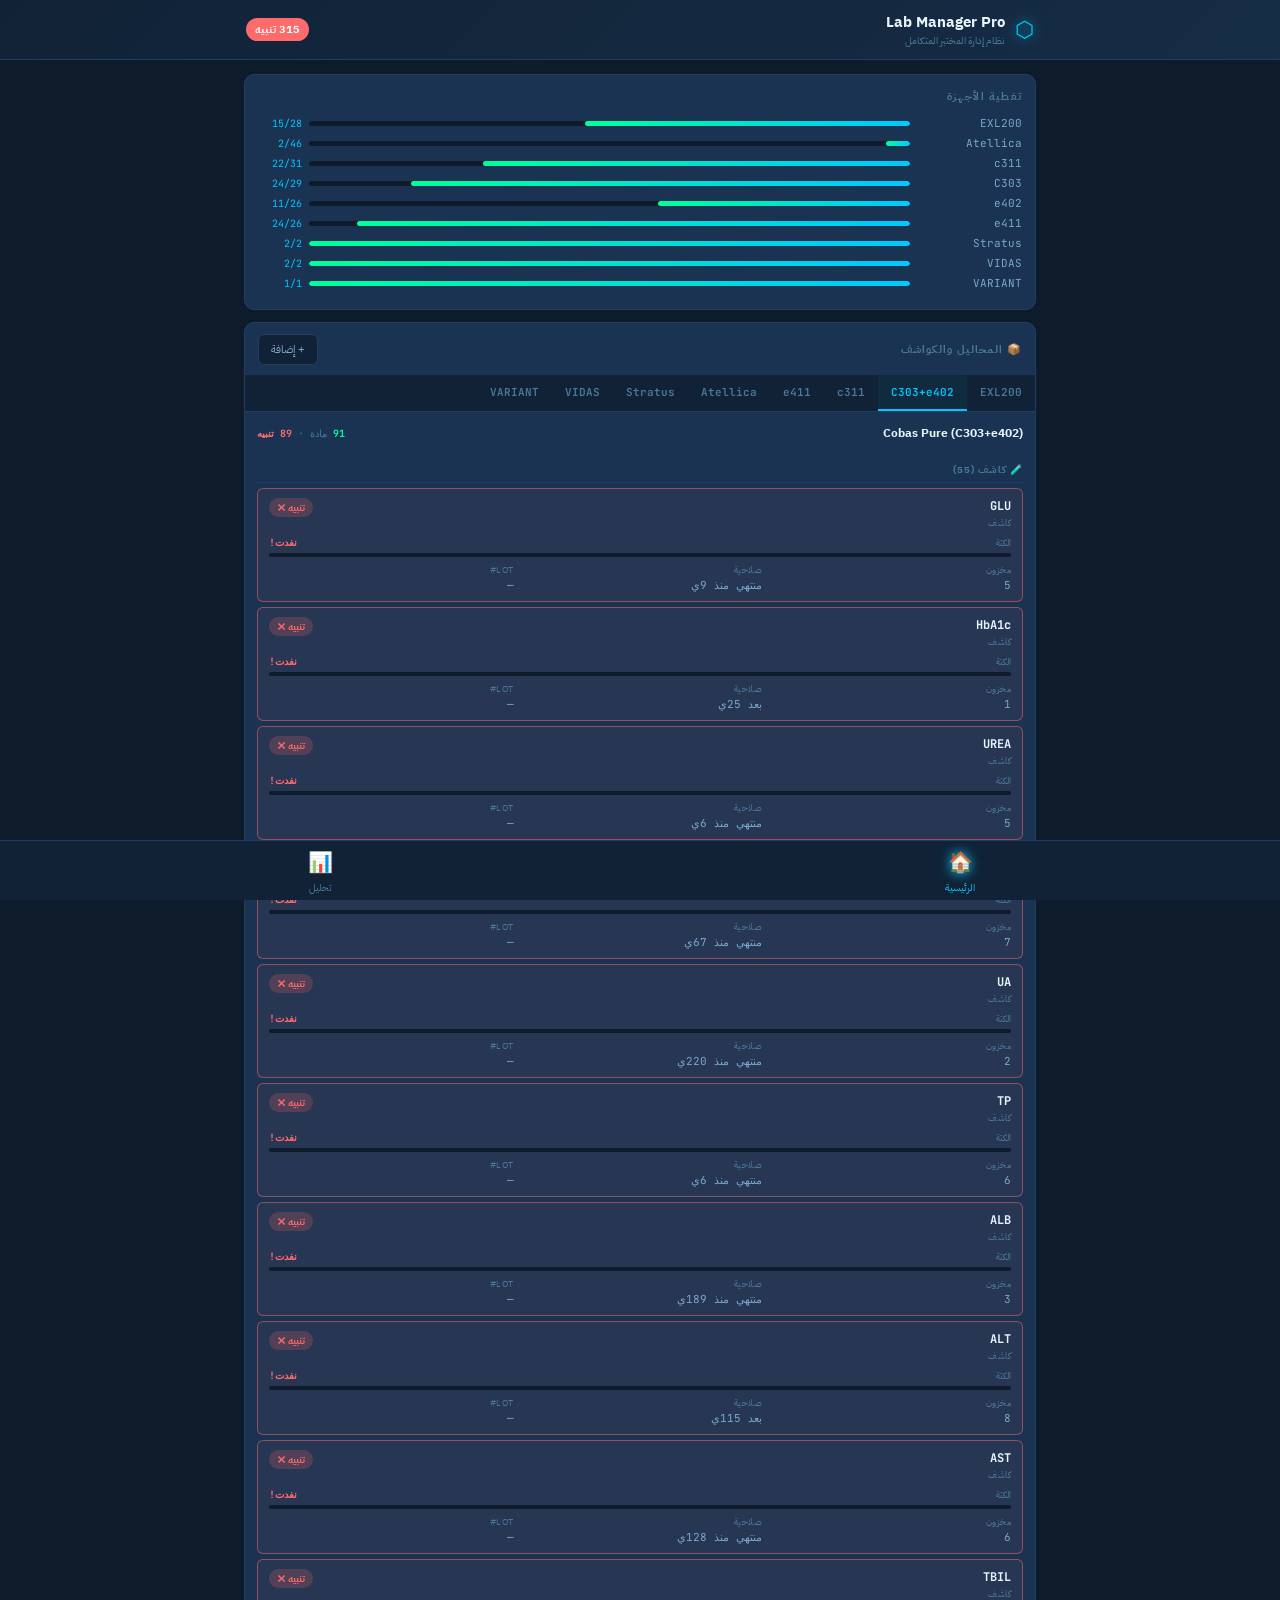
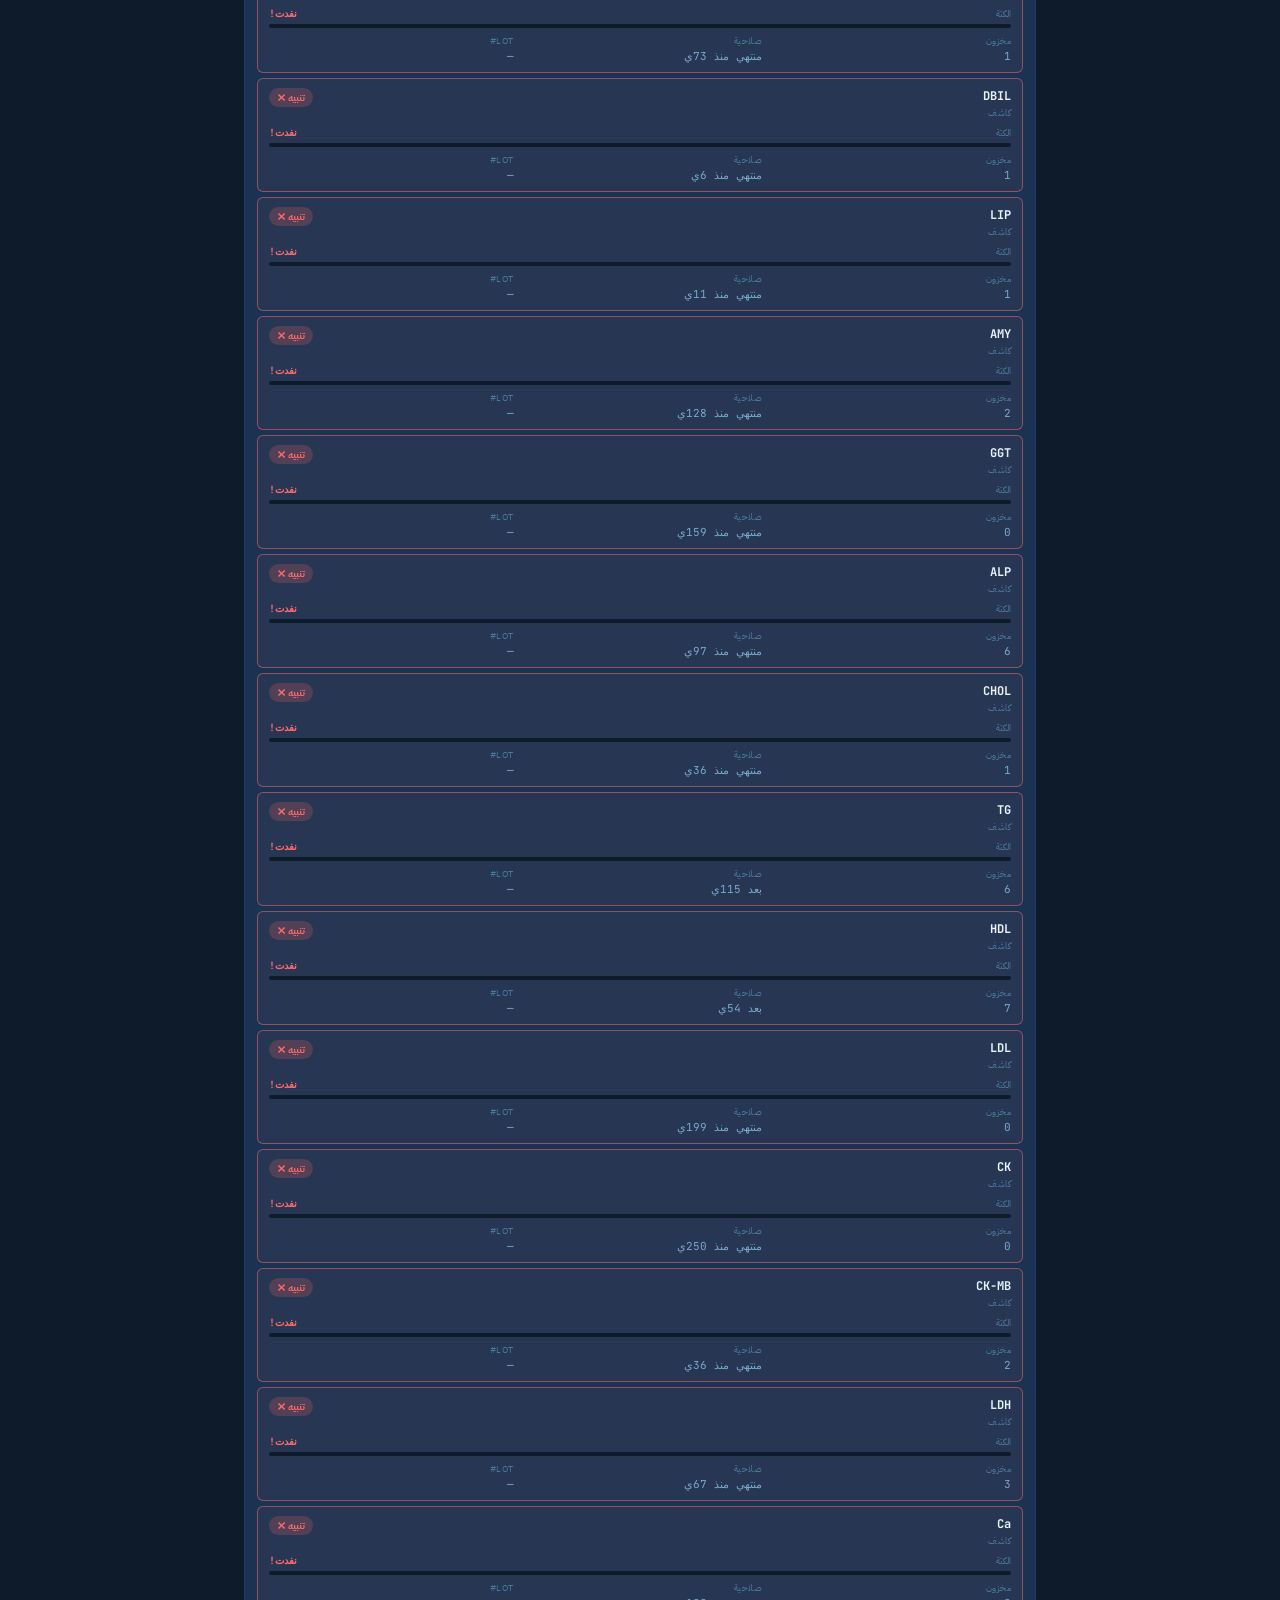
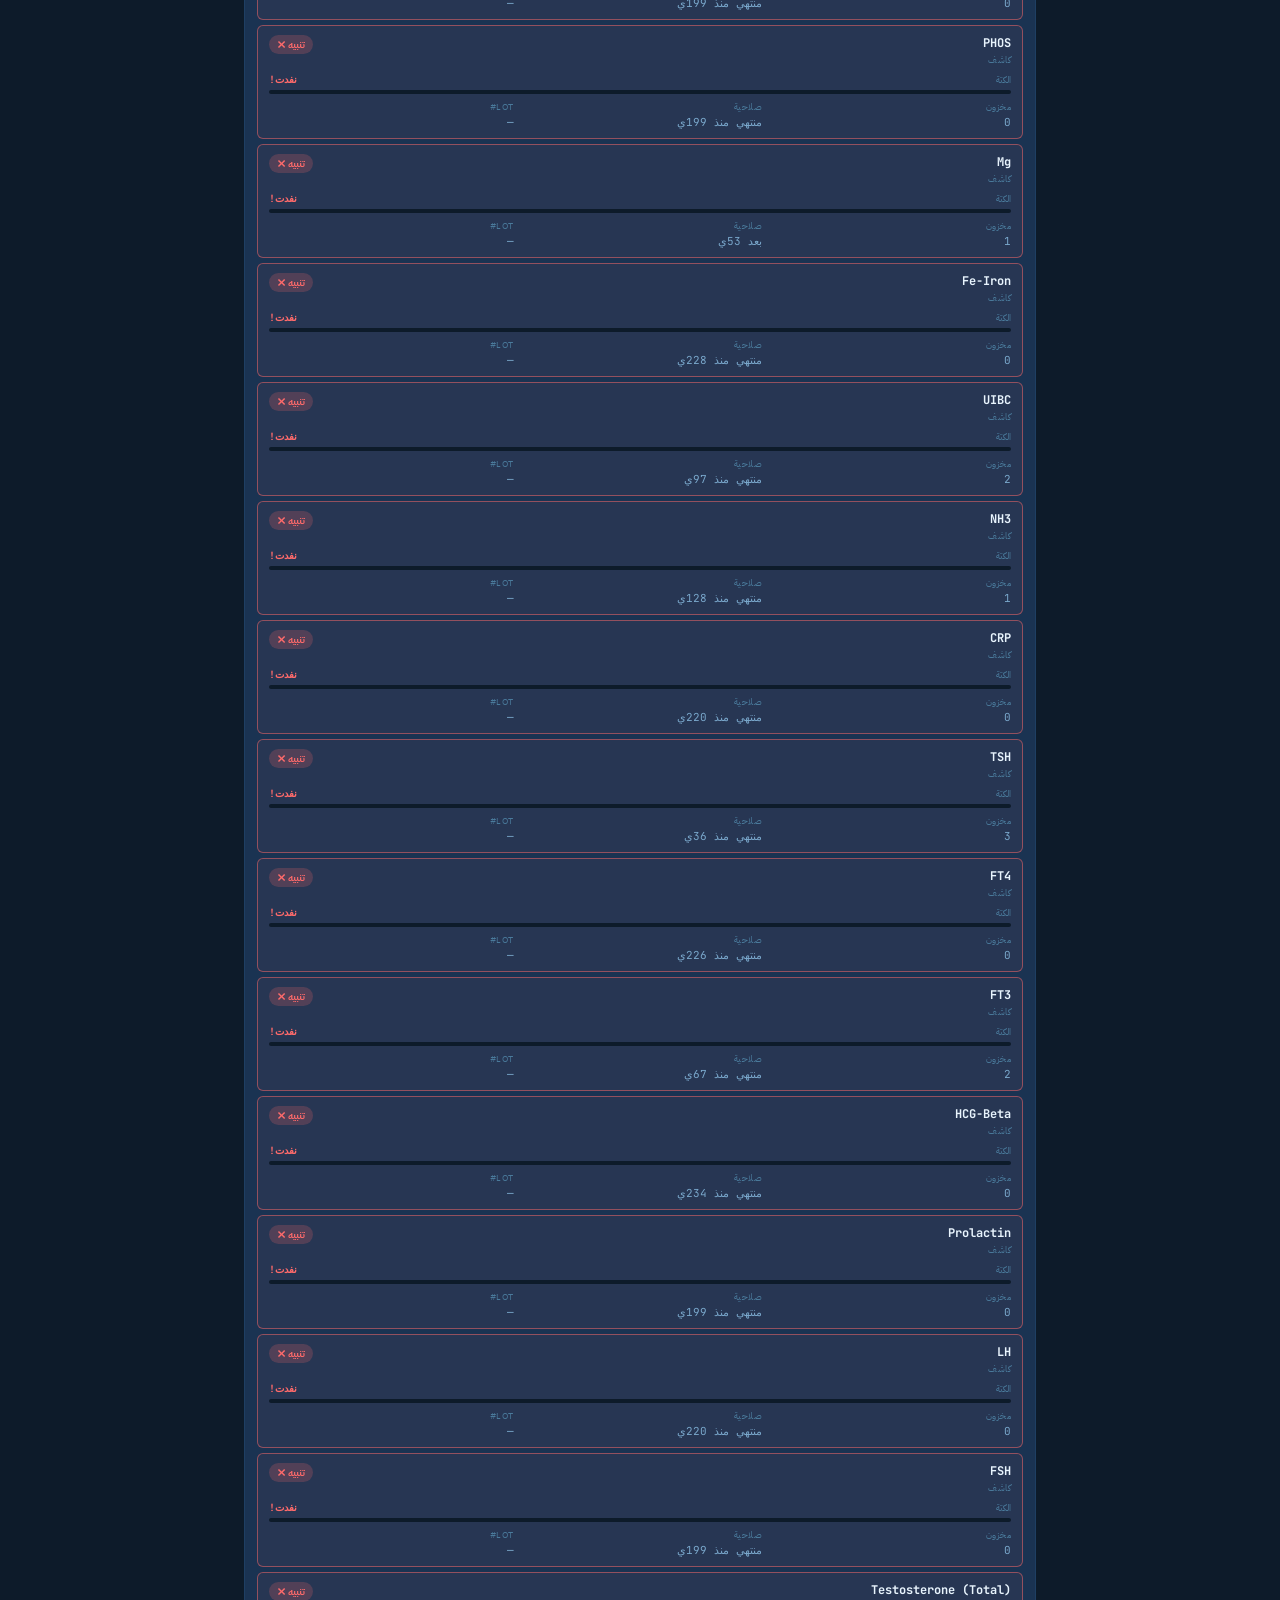
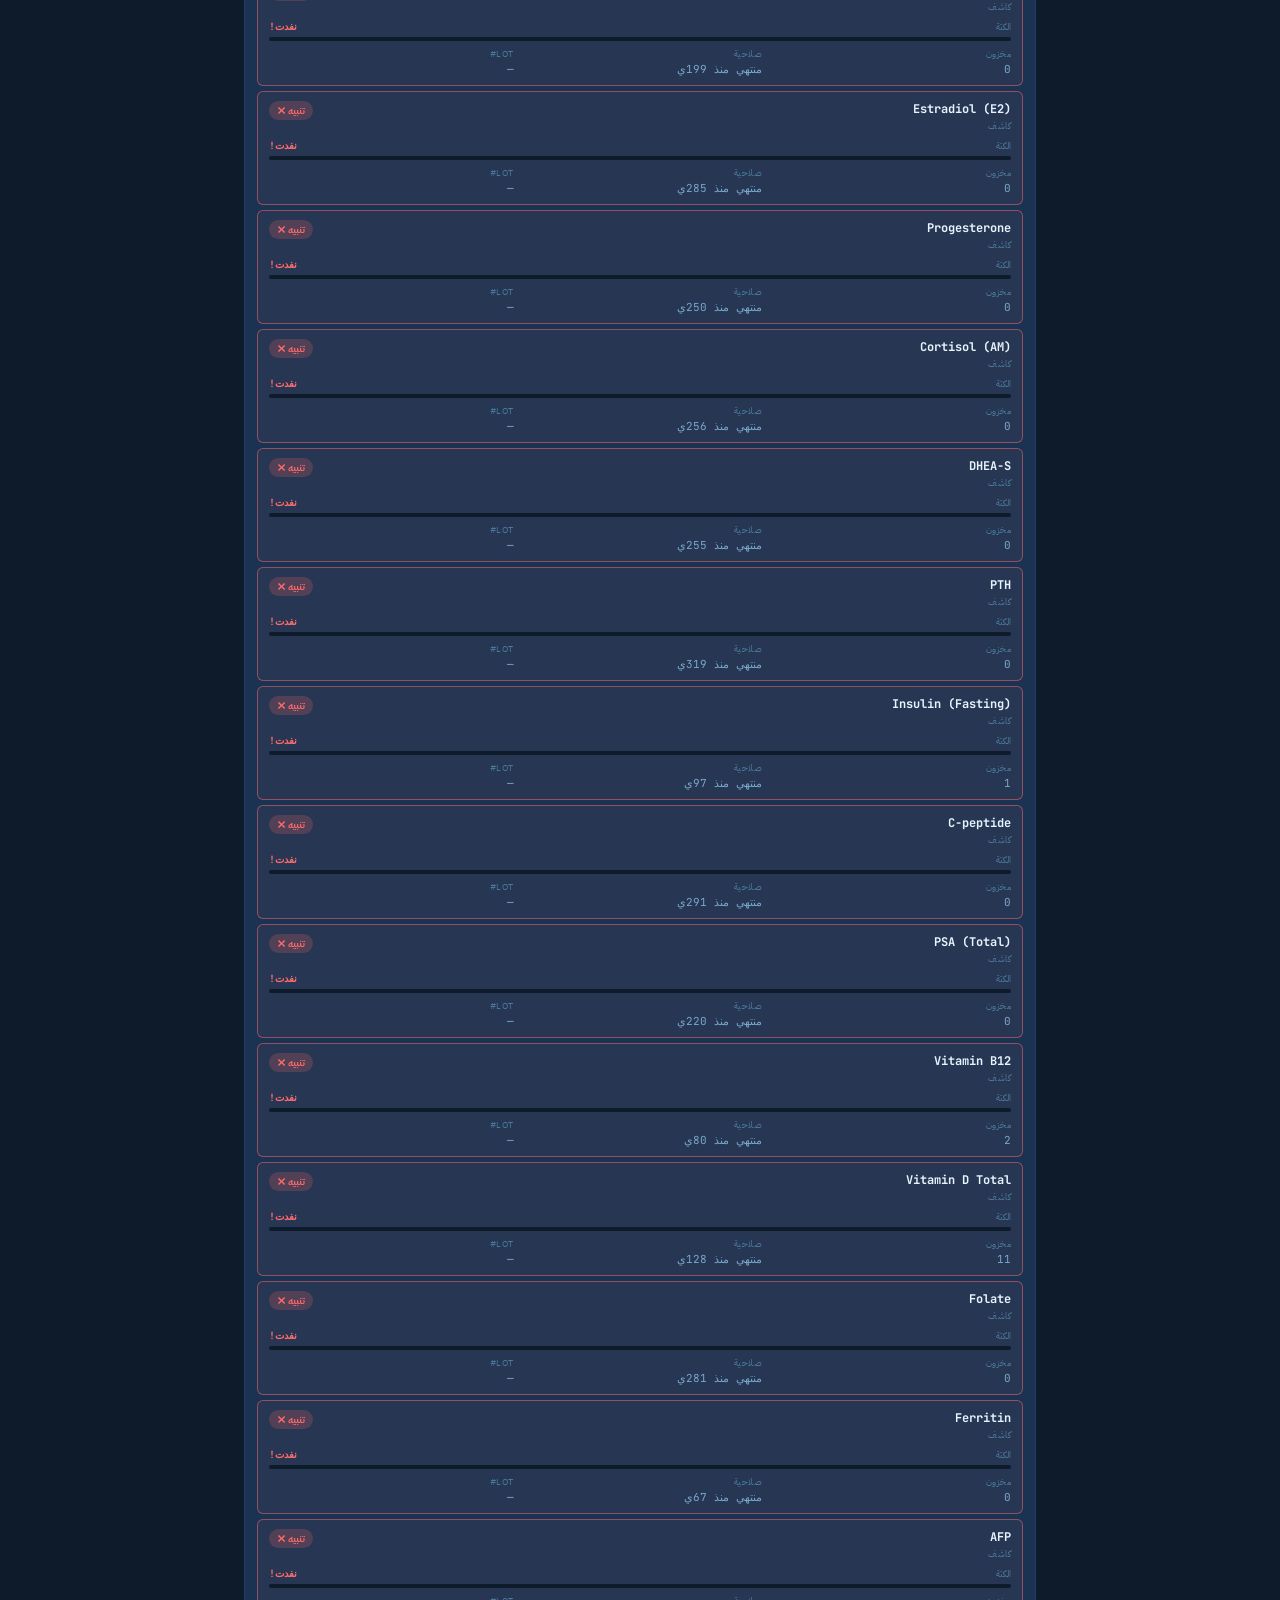
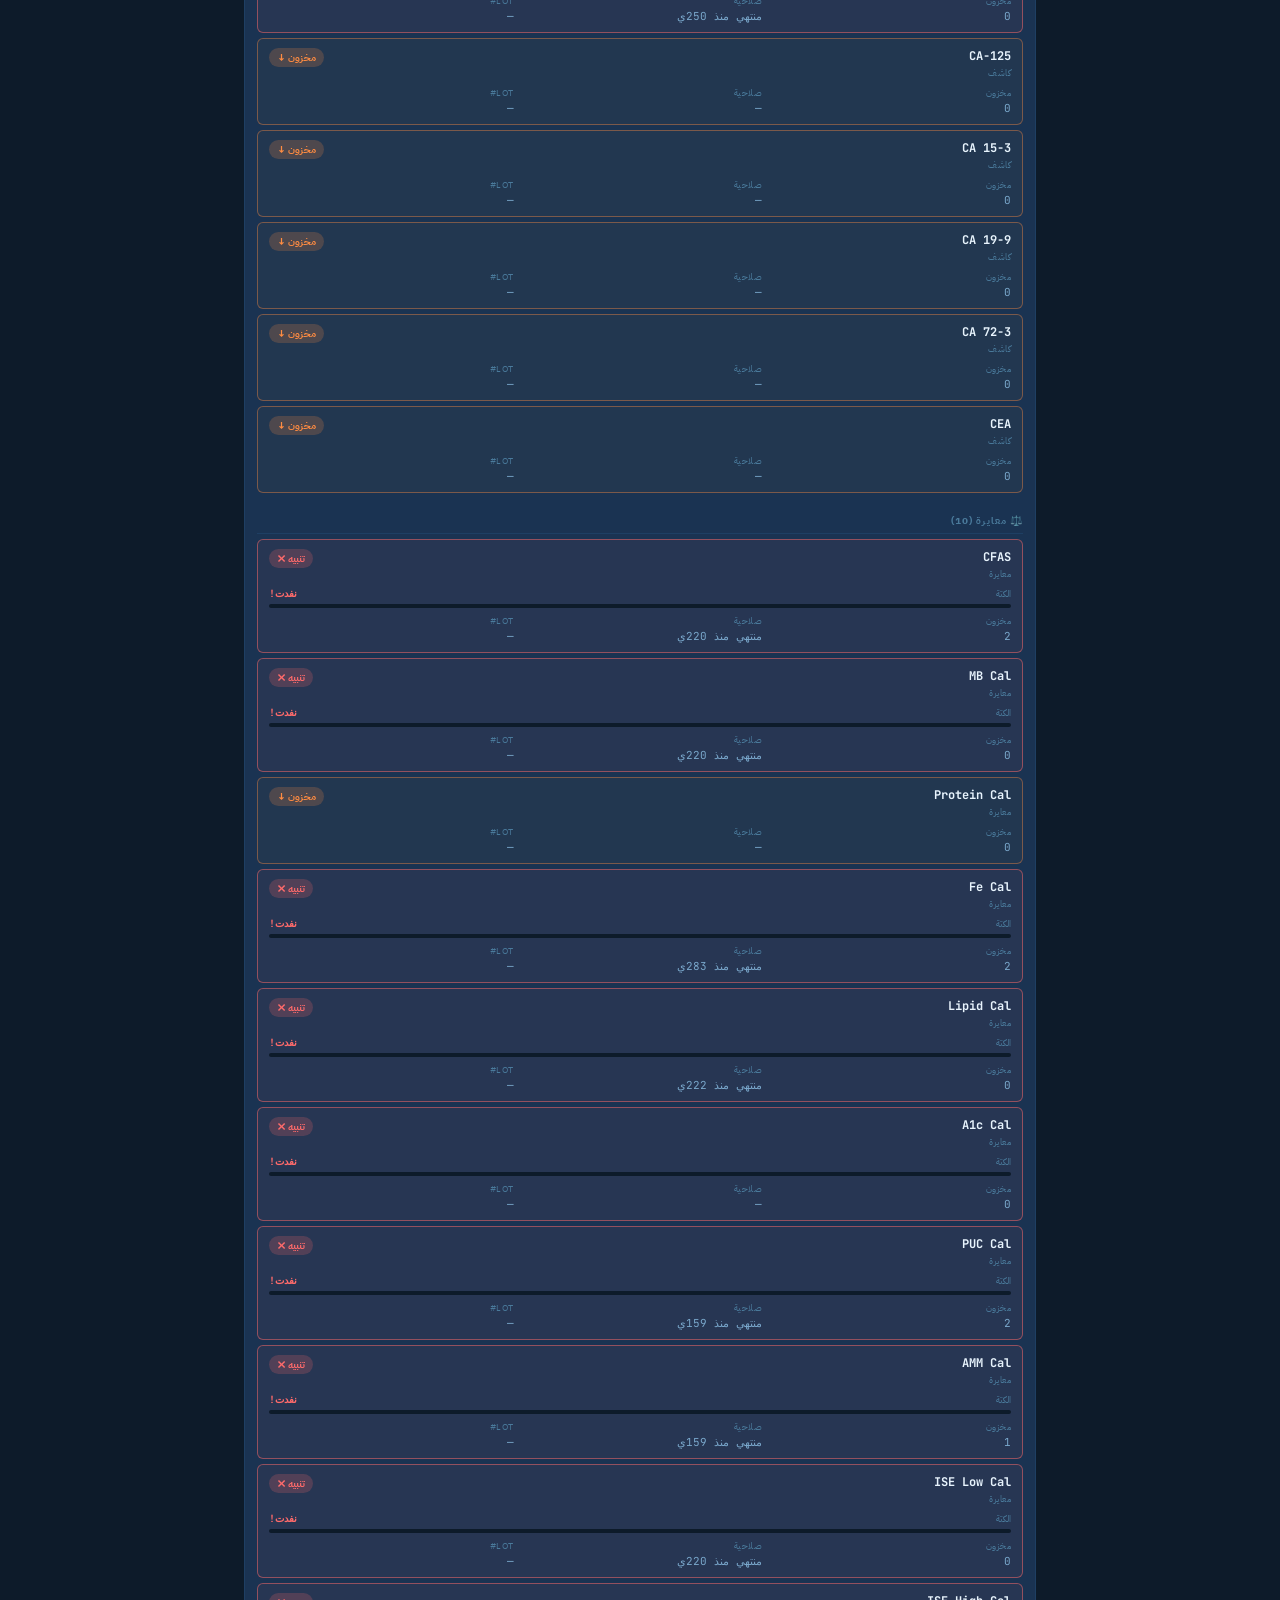
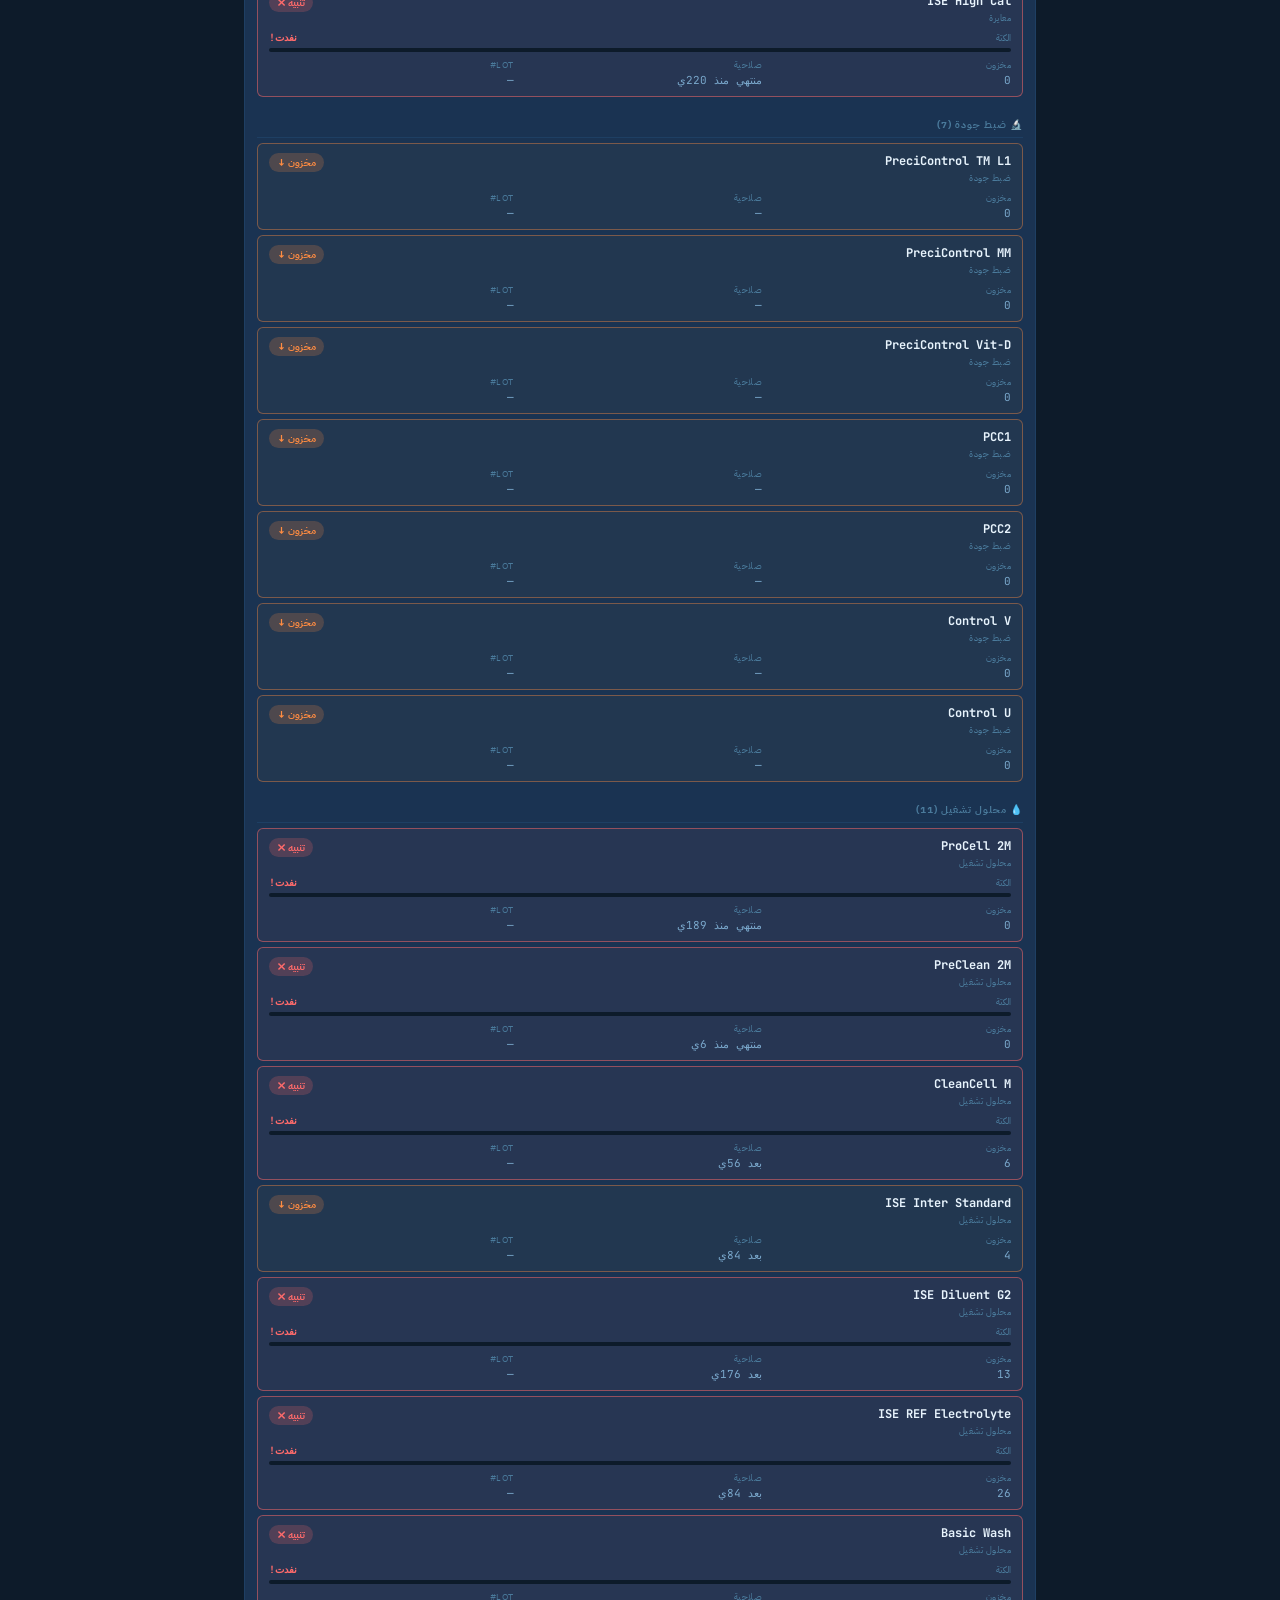
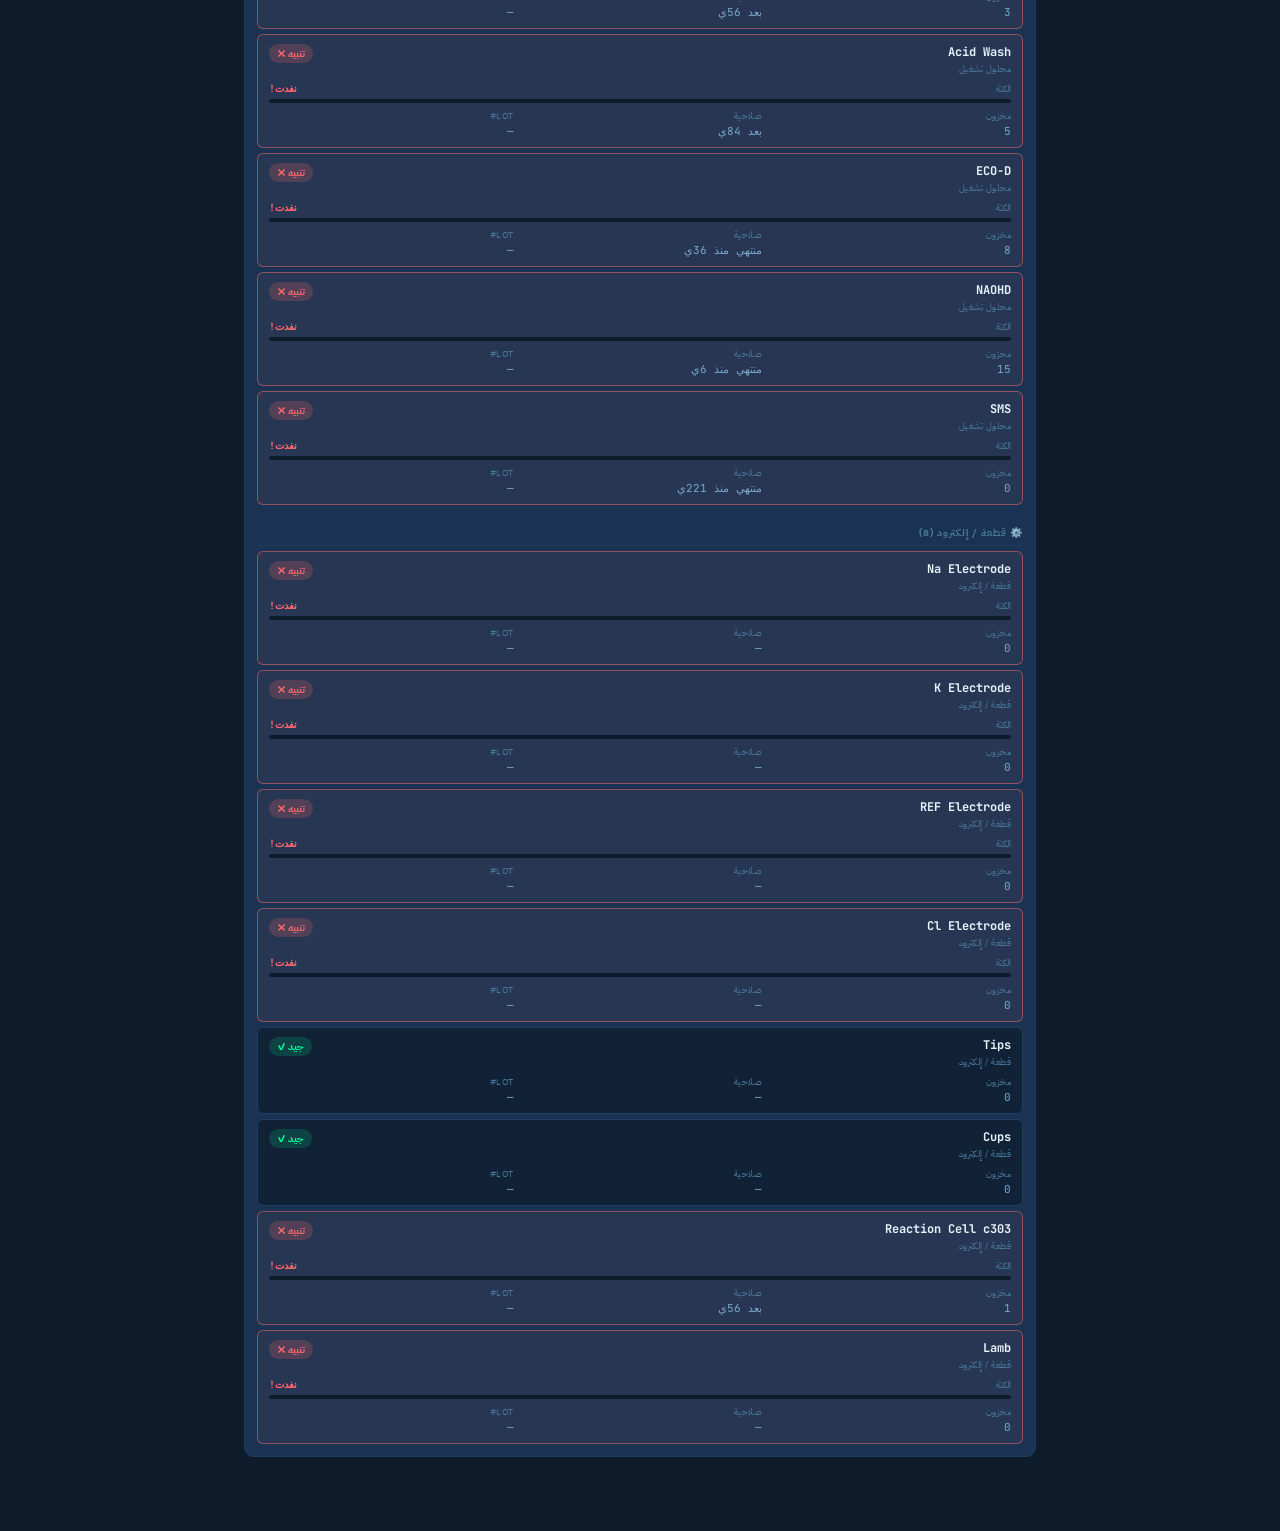
==== index.html @ 0c5a3dc3 "Update print statement from 'Hello' to 'Goodbye'" ====
<!DOCTYPE html>
<html lang="ar" dir="rtl">
<head>
<meta charset="UTF-8">
<meta name="viewport" content="width=device-width, initial-scale=1.0, maximum-scale=1.0">
<meta name="theme-color" content="#0d1b2a">
<meta name="apple-mobile-web-app-capable" content="yes">
<meta name="apple-mobile-web-app-status-bar-style" content="black-translucent">
<meta name="apple-mobile-web-app-title" content="Lab Manager">
<title>Lab Manager Pro</title>
<link rel="preconnect" href="https://fonts.googleapis.com">
<link href="https://fonts.googleapis.com/css2?family=IBM+Plex+Sans+Arabic:wght@300;400;500;600;700&family=JetBrains+Mono:wght@400;600&display=swap" rel="stylesheet">
<style>
:root{--bg:#0d1b2a;--bg2:#112236;--bg3:#162d46;--card:#1a3352;--border:#1e3f63;--accent:#00c8ff;--accent2:#00ff9d;--no:#ff6b6b;--warn:#ffe066;--orange:#ff8c42;--text:#e8f4fd;--text2:#7aa8cc;--text3:#4a7a9b;--font:'IBM Plex Sans Arabic',sans-serif;--mono:'JetBrains Mono',monospace;--radius:10px;--radius-sm:6px;--nav-h:60px;}
*{box-sizing:border-box;margin:0;padding:0;}
body{font-family:var(--font);background:var(--bg);color:var(--text);min-height:100vh;direction:rtl;font-size:14px;overflow-x:hidden;padding-bottom:var(--nav-h);}
header{background:linear-gradient(135deg,var(--bg2),var(--bg3));border-bottom:1px solid var(--border);position:sticky;top:0;z-index:100;}
.header-inner{max-width:820px;margin:0 auto;padding:11px 16px;display:flex;align-items:center;justify-content:space-between;}
.logo-area{display:flex;align-items:center;gap:10px;}
.logo-icon{font-size:22px;color:var(--accent);filter:drop-shadow(0 0 6px var(--accent));}
h1{font-size:15px;font-weight:700;}
.subtitle{font-size:10px;color:var(--text3);}
.alert-badge{background:var(--no);color:#fff;border-radius:12px;padding:3px 9px;font-size:11px;font-weight:700;cursor:pointer;display:none;}
.alert-badge.show{display:block;}
.bottom-nav{position:fixed;bottom:0;left:0;right:0;height:var(--nav-h);background:var(--bg2);border-top:1px solid var(--border);display:flex;z-index:200;}
.nav-btn{flex:1;display:flex;flex-direction:column;align-items:center;justify-content:center;gap:3px;background:none;border:none;color:var(--text3);cursor:pointer;font-family:var(--font);font-size:10px;transition:all 0.2s;}
.nav-btn .nav-icon{font-size:20px;}
.nav-btn.active{color:var(--accent);}
.nav-btn.active .nav-icon{filter:drop-shadow(0 0 6px var(--accent));}
.page{display:none;max-width:820px;margin:0 auto;padding:14px;flex-direction:column;gap:12px;}
.page.active{display:flex;}
.card{background:var(--card);border:1px solid var(--border);border-radius:var(--radius);padding:13px;}
.card-title{font-size:11px;font-weight:700;color:var(--text3);text-transform:uppercase;letter-spacing:1.2px;margin-bottom:11px;}
.coverage-row{display:grid;grid-template-columns:105px 1fr 44px;align-items:center;gap:7px;margin-bottom:6px;}
.cov-label{font-size:11px;color:var(--text2);font-family:var(--mono);white-space:nowrap;}
.cov-track{height:5px;background:var(--bg);border-radius:3px;overflow:hidden;}
.cov-fill{height:100%;border-radius:3px;background:linear-gradient(90deg,var(--accent2),var(--accent));transition:width 0.5s;}
.cov-pct{font-size:10px;font-family:var(--mono);color:var(--accent);}
.home-tabs-nav{display:flex;overflow-x:auto;scrollbar-width:none;border-bottom:1px solid var(--border);background:var(--bg2);}
.home-tabs-nav::-webkit-scrollbar{display:none;}
.home-tab-btn{flex-shrink:0;background:none;border:none;color:var(--text3);padding:10px 13px;cursor:pointer;font-family:var(--mono);font-size:11px;font-weight:600;border-bottom:2px solid transparent;white-space:nowrap;transition:all 0.2s;}
.home-tab-btn.active{color:var(--accent);border-bottom-color:var(--accent);background:rgba(0,200,255,0.05);}
.home-tab-content{display:none;padding:12px;}
.home-tab-content.active{display:block;}
.section-header{font-size:10px;font-weight:700;color:var(--text3);text-transform:uppercase;letter-spacing:1px;padding:8px 0 5px;border-bottom:1px solid var(--border);margin-bottom:5px;margin-top:12px;}
.section-header:first-of-type{margin-top:0;}
.reagent-list{display:flex;flex-direction:column;gap:5px;}
.reagent-item{background:var(--bg2);border:1px solid var(--border);border-radius:var(--radius-sm);padding:9px 11px;cursor:pointer;transition:border-color 0.15s;}
.reagent-item.status-red{border-color:rgba(255,107,107,0.5);background:rgba(255,107,107,0.06);}
.reagent-item.status-yellow{border-color:rgba(255,224,102,0.4);background:rgba(255,224,102,0.04);}
.reagent-item.status-orange{border-color:rgba(255,140,66,0.4);background:rgba(255,140,66,0.04);}
.reagent-top{display:flex;align-items:flex-start;justify-content:space-between;gap:8px;margin-bottom:6px;}
.reagent-name{font-family:var(--mono);font-size:12px;font-weight:700;color:var(--text);}
.reagent-type{font-size:9px;color:var(--text3);margin-top:2px;text-transform:uppercase;letter-spacing:0.5px;}
.status-pill{font-size:10px;padding:2px 8px;border-radius:10px;font-weight:700;white-space:nowrap;flex-shrink:0;}
.pill-ok{background:rgba(0,255,157,0.15);color:var(--accent2);}
.pill-red{background:rgba(255,107,107,0.2);color:var(--no);}
.pill-yellow{background:rgba(255,224,102,0.2);color:#b8940a;}
.pill-orange{background:rgba(255,140,66,0.2);color:var(--orange);}
.kit-progress{margin-bottom:6px;}
.kit-progress-label{display:flex;justify-content:space-between;margin-bottom:3px;}
.kpl-text{font-size:9px;color:var(--text3);}
.kpl-days{font-size:10px;font-family:var(--mono);font-weight:700;}
.kpl-days.green{color:var(--accent2);}
.kpl-days.yellow{color:var(--warn);}
.kpl-days.red{color:var(--no);}
.kit-bar-track{height:4px;background:var(--bg);border-radius:2px;overflow:hidden;}
.kit-bar-fill{height:100%;border-radius:2px;transition:width 0.5s;}
.kit-bar-fill.green{background:var(--accent2);}
.kit-bar-fill.yellow{background:var(--warn);}
.kit-bar-fill.red{background:var(--no);}
.reagent-meta{display:grid;grid-template-columns:1fr 1fr 1fr;gap:4px;}
.meta-field{display:flex;flex-direction:column;gap:1px;}
.meta-label{font-size:9px;color:var(--text3);text-transform:uppercase;letter-spacing:0.5px;}
.meta-val{font-size:11px;color:var(--text2);font-family:var(--mono);}
.tab-actions{display:flex;justify-content:space-between;align-items:center;margin-bottom:10px;}
.tab-dev-title{font-size:12px;font-weight:700;color:var(--text);}
.tab-dev-count{font-size:10px;font-family:var(--mono);color:var(--text3);}
.tab-dev-count span{color:var(--accent2);font-weight:700;}
.tab-nav-dev{display:flex;overflow-x:auto;border-bottom:1px solid var(--border);scrollbar-width:none;background:var(--bg2);}
.tab-nav-dev::-webkit-scrollbar{display:none;}
.tab-btn-dev{flex-shrink:0;background:none;border:none;color:var(--text3);padding:10px 13px;cursor:pointer;font-family:var(--mono);font-size:11px;font-weight:500;border-bottom:2px solid transparent;white-space:nowrap;transition:all 0.2s;}
.tab-btn-dev.active{color:var(--accent);border-bottom-color:var(--accent);}
.device-tab-content{display:none;padding:12px;}
.device-tab-content.active{display:block;}
.type-badge{display:inline-block;padding:2px 8px;border-radius:8px;font-size:10px;font-weight:700;margin-bottom:7px;}
.badge-chem{background:rgba(0,200,255,0.15);color:var(--accent);}
.badge-hormone{background:rgba(0,255,157,0.15);color:var(--accent2);}
.badge-both{background:rgba(255,165,0,0.15);color:#ffaa00;}
.badge-emergency{background:rgba(255,107,107,0.15);color:var(--no);}
.tests-grid{display:grid;grid-template-columns:repeat(auto-fill,minmax(138px,1fr));gap:4px;}
.test-item{display:flex;align-items:center;justify-content:space-between;padding:6px 9px;background:var(--bg2);border:1px solid var(--border);border-radius:var(--radius-sm);cursor:pointer;-webkit-tap-highlight-color:transparent;-webkit-user-select:none;user-select:none;}
.test-item.available{border-color:rgba(0,255,157,0.3);background:rgba(0,255,157,0.05);}
.test-item.unavailable{border-color:rgba(255,107,107,0.15);opacity:0.55;}
.test-name{font-family:var(--mono);font-size:11px;font-weight:600;}
.test-badge{font-size:10px;padding:2px 6px;border-radius:8px;font-weight:700;}
.test-item.available .test-badge{background:rgba(0,255,157,0.15);color:var(--accent2);}
.test-item.unavailable .test-badge{background:rgba(255,107,107,0.15);color:var(--no);}
.bulk-actions{display:flex;gap:6px;margin-bottom:9px;}
.btn-bulk{background:var(--bg2);border:1px solid var(--border);color:var(--text2);padding:4px 10px;border-radius:var(--radius-sm);cursor:pointer;font-family:var(--font);font-size:10px;}
.action-row{display:flex;gap:8px;flex-wrap:wrap;}
.btn-primary{background:linear-gradient(135deg,var(--accent),#0095cc);border:none;color:#000;padding:10px 18px;border-radius:var(--radius-sm);cursor:pointer;font-family:var(--font);font-size:13px;font-weight:700;}
.btn-secondary{background:var(--bg2);border:1px solid var(--border);color:var(--text2);padding:10px 14px;border-radius:var(--radius-sm);cursor:pointer;font-family:var(--font);font-size:12px;}
.btn-sm{background:var(--bg2);border:1px solid var(--border);color:var(--text2);padding:6px 12px;border-radius:var(--radius-sm);cursor:pointer;font-family:var(--font);font-size:11px;}
.result-box{margin-top:11px;border-top:1px solid var(--border);padding-top:11px;display:none;}
pre#result{font-family:var(--font);font-size:12px;line-height:1.8;color:var(--text);white-space:pre-wrap;word-break:break-word;}
.modal-overlay{position:fixed;inset:0;background:rgba(0,0,0,0.75);z-index:500;display:none;align-items:flex-end;justify-content:center;}
.modal-overlay.open{display:flex;}
.modal{background:var(--bg2);border:1px solid var(--border);border-radius:16px 16px 0 0;padding:18px;width:100%;max-width:620px;max-height:92vh;overflow-y:auto;}
.modal-title{font-size:14px;font-weight:700;margin-bottom:14px;display:flex;justify-content:space-between;align-items:center;}
.modal-close{background:none;border:none;color:var(--text3);font-size:22px;cursor:pointer;}
.form-group{margin-bottom:11px;}
.form-label{font-size:11px;color:var(--text3);margin-bottom:4px;display:block;}
.form-input{width:100%;background:var(--bg);border:1px solid var(--border);color:var(--text);padding:8px 11px;border-radius:var(--radius-sm);font-family:var(--font);font-size:13px;outline:none;}
.form-input:focus{border-color:var(--accent);}
.form-row{display:grid;grid-template-columns:1fr 1fr;gap:9px;}
.section-divider{border:none;border-top:1px solid var(--border);margin:12px 0;}
.modal-section-title{font-size:10px;font-weight:700;color:var(--text3);text-transform:uppercase;letter-spacing:1px;margin-bottom:9px;}
.btn-save{width:100%;background:linear-gradient(135deg,var(--accent),#0095cc);border:none;color:#000;padding:11px;border-radius:var(--radius-sm);font-family:var(--font);font-size:14px;font-weight:700;cursor:pointer;margin-top:7px;}
.btn-delete{width:100%;background:rgba(255,107,107,0.12);border:1px solid rgba(255,107,107,0.3);color:var(--no);padding:9px;border-radius:var(--radius-sm);font-family:var(--font);font-size:13px;cursor:pointer;margin-top:5px;}
.toast{position:fixed;bottom:76px;left:50%;transform:translateX(-50%) translateY(60px);opacity:0;background:var(--accent2);color:#000;padding:9px 18px;border-radius:20px;font-weight:700;font-size:12px;z-index:999;transition:transform 0.3s,opacity 0.3s;pointer-events:none;}
@media(max-width:480px){.tests-grid{grid-template-columns:repeat(2,1fr);}.reagent-meta{grid-template-columns:1fr 1fr;}}
::-webkit-scrollbar{width:3px;height:3px;}::-webkit-scrollbar-track{background:var(--bg);}::-webkit-scrollbar-thumb{background:var(--border);border-radius:2px;}
</style>
</head>
<body>
<header>
  <div class="header-inner">
    <div class="logo-area">
      <span class="logo-icon">⬡</span>
      <div><h1>Lab Manager Pro</h1><p class="subtitle">نظام إدارة المختبر المتكامل</p></div>
    </div>
    <span class="alert-badge" id="globalAlertBadge"></span>
  </div>
</header>
<div class="page active" id="page-home">
  <div class="card">
    <div class="card-title">تغطية الأجهزة</div>
    <div id="homeCoverage"></div>
  </div>
  <div class="card" style="padding:0;overflow:hidden;">
    <div style="display:flex;justify-content:space-between;align-items:center;padding:11px 13px 0;">
      <span style="font-size:11px;font-weight:700;color:var(--text3);text-transform:uppercase;letter-spacing:1px;">📦 المحاليل والكواشف</span>
      <button class="btn-sm" onclick="openAddSupply()">+ إضافة</button>
    </div>
    <div class="home-tabs-nav" id="homeTabsNav" style="margin-top:10px;border-radius:0;"></div>
    <div id="homeTabsContent"></div>
  </div>
</div>
<div class="page" id="page-analysis">
  <div class="card" style="padding:0;overflow:hidden;">
    <div class="tab-nav-dev" id="analysisTabNav"></div>
    <div id="analysisTabContent"></div>
  </div>
  <div class="card">
    <div class="card-title">🔍 التحليل الذكي</div>
    <div class="action-row">
      <button class="btn-primary" onclick="analyze()">تحليل الوضع</button>
      <button class="btn-secondary" onclick="openReportOptions()">تقرير كامل</button>
      <button class="btn-secondary" onclick="copyReport()">نسخ</button>
    </div>
    <div class="result-box" id="resultWrapper"><pre id="result"></pre></div>
  </div>
  <div class="card">
    <div class="card-title">💾 النسخ الاحتياطي</div>
    <div class="action-row">
      <button class="btn-secondary" onclick="exportData()">📤 تصدير البيانات</button>
      <button class="btn-secondary" onclick="document.getElementById('importFile').click()">📥 استيراد البيانات</button>
      <input type="file" id="importFile" accept=".json" style="display:none;" onchange="importData(event)">
    </div>
    <p style="font-size:10px;color:var(--text3);margin-top:8px;">التصدير: يحفظ ملف JSON على جهازك. الاستيراد: يستعيد البيانات من ملف سابق.</p>
  </div>
</div>
<nav class="bottom-nav">
  <button class="nav-btn active" onclick="showPage('home')" id="nav-home"><span class="nav-icon">🏠</span><span>الرئيسية</span></button>
  <button class="nav-btn" onclick="showPage('analysis')" id="nav-analysis"><span class="nav-icon">📊</span><span>تحليل</span></button>
</nav>
<div class="modal-overlay" id="reportModalOverlay" onclick="closeReportModal(event)">
  <div class="modal">
    <div class="modal-title"><span>📋 خيارات التقرير</span><button class="modal-close" onclick="closeReportModalDirect()">✕</button></div>
    <div class="modal-section-title">محتوى التقرير</div>
    <div style="display:flex;flex-direction:column;gap:9px;margin-bottom:14px;">
      <label style="display:flex;align-items:center;gap:10px;cursor:pointer;padding:9px;background:var(--bg);border:1px solid var(--border);border-radius:var(--radius-sm);"><input type="checkbox" id="rOptCoverage" checked style="width:16px;height:16px;accent-color:var(--accent);"><span style="font-size:13px;">📊 تغطية الأجهزة والاختبارات</span></label>
      <label style="display:flex;align-items:center;gap:10px;cursor:pointer;padding:9px;background:var(--bg);border:1px solid var(--border);border-radius:var(--radius-sm);"><input type="checkbox" id="rOptAlerts" checked style="width:16px;height:16px;accent-color:var(--accent);"><span style="font-size:13px;">⚠️ المواد التي تحتاج انتباهاً</span></label>
      <label style="display:flex;align-items:center;gap:10px;cursor:pointer;padding:9px;background:var(--bg);border:1px solid var(--border);border-radius:var(--radius-sm);"><input type="checkbox" id="rOptInfo" checked style="width:16px;height:16px;accent-color:var(--accent);"><span style="font-size:13px;">🏥 بيانات المنشأة والفني</span></label>
    </div>
    <div class="modal-section-title">إجراء</div>
    <div style="display:flex;flex-direction:column;gap:7px;">
      <button onclick="generateReport()" style="background:linear-gradient(135deg,var(--accent),#0095cc);border:none;color:#000;padding:11px;border-radius:var(--radius-sm);font-family:var(--font);font-size:13px;font-weight:700;cursor:pointer;">📄 عرض التقرير</button>
      <button onclick="printReport()" style="background:var(--bg);border:1px solid var(--border);color:var(--text);padding:10px;border-radius:var(--radius-sm);font-family:var(--font);font-size:13px;cursor:pointer;">🖨️ طباعة A4</button>
      <button onclick="shareReport()" style="background:var(--bg);border:1px solid var(--border);color:var(--text);padding:10px;border-radius:var(--radius-sm);font-family:var(--font);font-size:13px;cursor:pointer;">📤 مشاركة</button>
    </div>
  </div>
</div>
<div class="modal-overlay" id="modalOverlay" onclick="closeModal(event)">
  <div class="modal">
    <div class="modal-title"><span id="modalTitle">إضافة / تعديل</span><button class="modal-close" onclick="closeModalDirect()">✕</button></div>
    <div class="modal-section-title">📦 معلومات المادة</div>
    <div class="form-group"><label class="form-label">الاسم</label><input class="form-input" id="fName" placeholder="مثال: GLU"></div>
    <div class="form-row">
      <div class="form-group"><label class="form-label">النوع</label>
        <select class="form-input" id="fType">
          <option value="Reagent">Reagent — كاشف</option>
          <option value="Calibrator">Calibrator — معايرة</option>
          <option value="QC">QC — ضبط الجودة</option>
          <option value="Solution">Solution — محلول تشغيل</option>
          <option value="Part">Part — قطعة / إلكترود</option>
        </select>
      </div>
      <div class="form-group"><label class="form-label">الجهاز (نقل)</label>
        <select class="form-input" id="fDevice">
          <option value="dimension">Dimension EXL 200</option>
          <option value="cobas_pure">Cobas Pure (C303+e402)</option>
          <option value="cobas_c311">Cobas c311</option>
          <option value="cobas_e411">Cobas e411</option>
          <option value="atellica">Siemens Atellica</option>
          <option value="stratus">Stratus CS 200</option>
          <option value="vidas">Mini VIDAS</option>
          <option value="variant">VARIANT II</option>
        </select>
      </div>
    </div>
    <div class="form-row">
      <div class="form-group"><label class="form-label">Lot#</label><input class="form-input" id="fLot" placeholder="اختياري"></div>
      <div class="form-group"><label class="form-label">تاريخ الانتهاء</label><input class="form-input" id="fExpiry" type="date"></div>
    </div>
    <hr class="section-divider">
    <div class="modal-section-title">📊 المخزون</div>
    <div class="form-row">
      <div class="form-group"><label class="form-label">الكمية (كتات)</label><input class="form-input" id="fQty" type="number" min="0" placeholder="0"></div>
      <div class="form-group"><label class="form-label">حد التنبيه</label><input class="form-input" id="fMinQty" type="number" min="0" placeholder="5"></div>
    </div>
    <hr class="section-divider">
    <div class="modal-section-title">⏱ تتبع الكتة الحالية</div>
    <div class="form-row">
      <div class="form-group"><label class="form-label">تاريخ الفتح</label><input class="form-input" id="fOpenDate" type="date"></div>
      <div class="form-group"><label class="form-label">عمر الكتة (يوم)</label><input class="form-input" id="fKitDays" type="number" min="1" placeholder="14"></div>
    </div>
    <p style="font-size:10px;color:var(--text3);margin-top:-6px;margin-bottom:10px;">أسبوعان=14 | 3 أسابيع=21 | شهر=30</p>
    <div class="form-group"><label class="form-label">ملاحظة</label><input class="form-input" id="fNote" placeholder="اختياري"></div>
    <button class="btn-save" onclick="saveItem()">💾 حفظ</button>
    <button class="btn-delete" id="btnDelete" style="display:none;" onclick="confirmDelete()">🗑 حذف</button>
    <div id="deleteConfirm" style="display:none;margin-top:8px;background:rgba(255,107,107,0.1);border:1px solid rgba(255,107,107,0.35);border-radius:8px;padding:11px;text-align:center;">
      <p style="font-size:13px;margin-bottom:9px;">هل أنت متأكد من الحذف؟</p>
      <div style="display:flex;gap:8px;justify-content:center;">
        <button onclick="doDelete()" style="background:var(--no);border:none;color:#fff;padding:7px 18px;border-radius:6px;font-family:var(--font);font-size:13px;font-weight:700;cursor:pointer;">نعم، احذف</button>
        <button onclick="cancelDelete()" style="background:var(--bg);border:1px solid var(--border);color:var(--text2);padding:7px 18px;border-radius:6px;font-family:var(--font);font-size:13px;cursor:pointer;">إلغاء</button>
      </div>
    </div>
  </div>
</div>
<div class="toast" id="toast"></div>
<script>

var HARDCODED_DATA={"ts":{"dimension":{"GLU":"yes","HbA1c":"yes","UREA":"yes","CREA":"yes","UA":"yes","TP":"no","ALB":"no","ALT":"no","AST":"yes","TBIL":"yes","DBIL":"no","AMY":"no","LIP":"yes","GGT":"no","ALP":"yes","CK":"yes","CK-MB":"no","LDH":"no","CHOL":"no","TG":"yes","HDL":"yes","LDL":"no","Ca":"yes","PHOS":"no","Mg":"no","Fe-Iron":"yes","IBCT":"no","NH3":"yes","CRP":"yes","Na":"yes","K":"yes","Cl":"yes"},"atellica":{"GLU":"no","HbA1c":"no","UREA":"no","CREA":"no","UA":"no","NH3":"no","TP":"no","ALB":"no","ALT":"no","AST":"no","TBIL":"no","DBIL":"no","GGT":"no","ALP":"no","LIP":"no","AMY":"no","LDH":"no","CK":"no","CK-MB":"no","CHOL":"no","TG":"no","HDL":"no","LDL":"no","Na":"yes","K":"yes","Cl":"yes","Ca":"no","PHOS":"no","Mg":"no","Fe-Iron":"no","UIBC":"yes","CRP":"no","TnI":"yes","TSH":"no","FT4":"no","FT3":"no","LH":"no","FSH":"no","Prolactin":"no","Testosterone":"no","Estradiol-E2":"no","Progesterone":"no","Cortisol-AM":"yes","DHEA-S":"yes","PTH":"yes","Insulin":"no","C-peptide":"yes","Vitamin-B12":"yes","Vitamin-D":"yes","Folate":"yes","Ferritin":"yes","AFP":"no","CA-125":"no","CA-15-3":"yes","CA-19-9":"yes","CA-72-3":"yes","CEA":"no","PSA":"no","HCG-Beta":"no","Troponin":"no","IBCT":"no","Cortisol":"no"},"c311":{"GLU":"yes","HbA1c":"yes","UREA":"yes","CREA":"yes","UA":"yes","NH3":"yes","TP":"yes","ALB":"yes","ALT":"no","AST":"yes","TBIL":"yes","DBIL":"yes","GGT":"no","ALP":"yes","LIP":"yes","AMY":"no","LDH":"yes","CK":"yes","CK-MB":"yes","CHOL":"no","TG":"no","HDL":"no","LDL":"no","Na":"yes","K":"yes","Cl":"yes","Ca":"no","PHOS":"yes","Mg":"yes","Fe-Iron":"yes","UIBC":"no","CRP":"yes","TnI":"yes","ALBU2":"no","TPU3":"no"},"c303":{"GLU":"yes","HbA1c":"yes","UREA":"yes","CREA":"yes","UA":"no","NH3":"yes","TP":"yes","ALB":"yes","ALT":"yes","AST":"yes","TBIL":"yes","DBIL":"yes","GGT":"yes","ALP":"yes","LIP":"yes","AMY":"yes","LDH":"yes","CK":"no","CK-MB":"yes","CHOL":"no","TG":"yes","HDL":"yes","LDL":"no","Na":"yes","K":"yes","Cl":"yes","Ca":"yes","PHOS":"yes","Mg":"no","Fe-Iron":"yes","UIBC":"yes","CRP":"yes","TnI":"yes"},"e402":{"TSH":"no","FT4":"no","FT3":"no","LH":"no","FSH":"no","Prolactin":"no","Testosterone":"yes","Estradiol-E2":"yes","Progesterone":"no","Cortisol-AM":"yes","DHEA-S":"no","PTH":"no","Insulin":"yes","C-peptide":"no","Vitamin-B12":"yes","Vitamin-D":"yes","Folate":"no","Ferritin":"no","AFP":"no","CA-125":"yes","CA-15-3":"yes","CA-19-9":"yes","CA-72-3":"yes","CEA":"no","PSA":"yes","HCG-Beta":"no","Troponin":"yes","Testosterone (Total)":"no","Estradiol (E2)":"no","Cortisol (AM)":"no","Insulin (Fasting)":"yes","PSA (Total)":"yes","Vitamin B12":"yes","Vitamin D Total":"yes","CA 15-3":"yes","CA 19-9":"yes","CA 72-3":"yes"},"e411":{"TSH":"yes","FT4":"yes","FT3":"yes","LH":"yes","FSH":"yes","Prolactin":"yes","Testosterone":"yes","Estradiol-E2":"yes","Progesterone":"yes","Cortisol-AM":"yes","DHEA-S":"yes","PTH":"yes","Insulin":"yes","C-peptide":"yes","Vitamin-B12":"yes","Vitamin-D":"yes","Folate":"yes","Ferritin":"no","AFP":"yes","CA-125":"yes","CA-15-3":"yes","CA-19-9":"yes","CA-72-3":"yes","CEA":"yes","PSA":"yes","HCG-Beta":"no","Troponin":"yes","Testosterone (Total)":"yes","Estradiol (E2)":"no","Cortisol (AM)":"yes","Insulin (Fasting)":"yes","PSA (Total)":"yes","Vitamin B12":"yes","Vitamin D Total":"no","CA 15-3":"yes","CA 19-9":"yes","CA 72-3":"yes"},"stratus":{"Troponin-I":"yes","bHCG":"yes","Troponin I TestPak":"yes","bHCG Kit":"yes"},"vidas":{"Troponin-I":"yes","bHCG":"yes","bHCG Kit":"no","Troponin I TestPak":"no"},"variant":{"HbA1c":"yes","HbA1c Kit":"yes"}},"sd":{"dimension":[{"id":"dimension_0","name":"GLU","type":"Reagent","lot":"","expiry":"","qty":0,"minQty":5,"openDate":"","kitDays":14,"note":""},{"id":"dimension_1","name":"HbA1c","type":"Reagent","lot":"","expiry":"","qty":0,"minQty":5,"openDate":"","kitDays":21,"note":""},{"id":"dimension_2","name":"UREA","type":"Reagent","lot":"","expiry":"","qty":0,"minQty":5,"openDate":"","kitDays":14,"note":""},{"id":"dimension_3","name":"CREA","type":"Reagent","lot":"","expiry":"","qty":0,"minQty":5,"openDate":"","kitDays":14,"note":""},{"id":"dimension_4","name":"UA","type":"Reagent","lot":"","expiry":"","qty":0,"minQty":5,"openDate":"","kitDays":21,"note":""},{"id":"dimension_5","name":"TP","type":"Reagent","lot":"","expiry":"","qty":0,"minQty":5,"openDate":"","kitDays":21,"note":""},{"id":"dimension_6","name":"ALB","type":"Reagent","lot":"","expiry":"","qty":0,"minQty":5,"openDate":"","kitDays":21,"note":""},{"id":"dimension_7","name":"ALT","type":"Reagent","lot":"","expiry":"","qty":0,"minQty":5,"openDate":"","kitDays":21,"note":""},{"id":"dimension_8","name":"AST","type":"Reagent","lot":"","expiry":"","qty":0,"minQty":5,"openDate":"","kitDays":21,"note":""},{"id":"dimension_9","name":"TBIL","type":"Reagent","lot":"","expiry":"","qty":0,"minQty":5,"openDate":"","kitDays":21,"note":""},{"id":"dimension_10","name":"DBIL","type":"Reagent","lot":"","expiry":"","qty":0,"minQty":5,"openDate":"","kitDays":30,"note":""},{"id":"dimension_11","name":"AMY","type":"Reagent","lot":"","expiry":"","qty":0,"minQty":5,"openDate":"","kitDays":21,"note":""},{"id":"dimension_12","name":"LIP","type":"Reagent","lot":"","expiry":"","qty":0,"minQty":5,"openDate":"","kitDays":21,"note":""},{"id":"dimension_13","name":"GGT","type":"Reagent","lot":"","expiry":"","qty":0,"minQty":5,"openDate":"","kitDays":21,"note":""},{"id":"dimension_14","name":"ALP","type":"Reagent","lot":"","expiry":"","qty":0,"minQty":5,"openDate":"","kitDays":21,"note":""},{"id":"dimension_15","name":"CHOL","type":"Reagent","lot":"","expiry":"","qty":0,"minQty":5,"openDate":"","kitDays":14,"note":""},{"id":"dimension_16","name":"TG","type":"Reagent","lot":"","expiry":"","qty":0,"minQty":5,"openDate":"","kitDays":14,"note":""},{"id":"dimension_17","name":"HDL","type":"Reagent","lot":"","expiry":"","qty":0,"minQty":5,"openDate":"","kitDays":14,"note":""},{"id":"dimension_18","name":"LDL","type":"Reagent","lot":"","expiry":"","qty":0,"minQty":5,"openDate":"","kitDays":14,"note":""},{"id":"dimension_19","name":"CK","type":"Reagent","lot":"","expiry":"","qty":0,"minQty":5,"openDate":"","kitDays":14,"note":""},{"id":"dimension_20","name":"CK-MB","type":"Reagent","lot":"","expiry":"","qty":0,"minQty":5,"openDate":"","kitDays":14,"note":""},{"id":"dimension_21","name":"LDH","type":"Reagent","lot":"","expiry":"","qty":0,"minQty":5,"openDate":"","kitDays":21,"note":""},{"id":"dimension_22","name":"Ca","type":"Reagent","lot":"","expiry":"","qty":0,"minQty":5,"openDate":"","kitDays":21,"note":""},{"id":"dimension_23","name":"PHOS","type":"Reagent","lot":"","expiry":"","qty":0,"minQty":5,"openDate":"","kitDays":21,"note":""},{"id":"dimension_24","name":"Mg","type":"Reagent","lot":"","expiry":"","qty":0,"minQty":5,"openDate":"","kitDays":21,"note":""},{"id":"dimension_25","name":"Fe-Iron","type":"Reagent","lot":"","expiry":"","qty":0,"minQty":5,"openDate":"","kitDays":21,"note":""},{"id":"dimension_26","name":"IBCT","type":"Reagent","lot":"","expiry":"","qty":0,"minQty":5,"openDate":"","kitDays":21,"note":""},{"id":"dimension_27","name":"NH3","type":"Reagent","lot":"","expiry":"","qty":0,"minQty":5,"openDate":"","kitDays":30,"note":""},{"name":"Enz Cal CK-MB","type":"Calibrator","lot":"","expiry":"","qty":0,"minQty":5,"openDate":"2026-02-24","kitDays":14,"note":"","id":"dimension_28"},{"id":"dimension_29","name":"Multi Calibrator 2","type":"Calibrator","lot":"","expiry":"","qty":0,"minQty":5,"openDate":"","kitDays":21,"note":""},{"id":"dimension_30","name":"ALP Cal","type":"Calibrator","lot":"","expiry":"","qty":0,"minQty":5,"openDate":"","kitDays":21,"note":""},{"id":"dimension_31","name":"ALT Calibrator","type":"Calibrator","lot":"","expiry":"","qty":0,"minQty":5,"openDate":"","kitDays":21,"note":""},{"id":"dimension_32","name":"TP/ALB Cal","type":"Calibrator","lot":"","expiry":"","qty":0,"minQty":5,"openDate":"","kitDays":21,"note":""},{"id":"dimension_33","name":"Bil T/D Cal","type":"Calibrator","lot":"","expiry":"","qty":0,"minQty":5,"openDate":"","kitDays":21,"note":""},{"name":"Chem 1 Cal","type":"Calibrator","lot":"","expiry":"","qty":0,"minQty":5,"openDate":"2026-03-31","kitDays":21,"note":"","id":"dimension_34"},{"id":"dimension_35","name":"Iron Cal","type":"Calibrator","lot":"","expiry":"","qty":0,"minQty":5,"openDate":"","kitDays":21,"note":""},{"id":"dimension_36","name":"AMM Cal","type":"Calibrator","lot":"","expiry":"","qty":0,"minQty":5,"openDate":"","kitDays":21,"note":""},{"id":"dimension_37","name":"Lipase Cal","type":"Calibrator","lot":"","expiry":"","qty":0,"minQty":5,"openDate":"","kitDays":21,"note":""},{"id":"dimension_38","name":"Verify Enz","type":"Calibrator","lot":"","expiry":"","qty":0,"minQty":5,"openDate":"","kitDays":60,"note":""},{"name":"Chek Lyte Solution","type":"Calibrator","lot":"","expiry":"","qty":0,"minQty":5,"openDate":"2026-03-28","kitDays":60,"note":"لفحص ومعايرة الالكترولايت سمنس دايمنشن","id":"dimension_39"},{"name":"Sensor","type":"Part","lot":"","expiry":"","qty":0,"minQty":1,"openDate":"2026-01-31","kitDays":30,"note":"احتياج ضروري جداً","id":"dimension_40"},{"id":"dimension_41","name":"QC Level 2 & 3","type":"QC","lot":"","expiry":"","qty":0,"minQty":5,"openDate":"","kitDays":30,"note":""},{"id":"dimension_42","name":"A1c Control","type":"QC","lot":"","expiry":"","qty":0,"minQty":5,"openDate":"","kitDays":30,"note":""},{"id":"dimension_43","name":"CRP Control","type":"QC","lot":"","expiry":"","qty":0,"minQty":5,"openDate":"","kitDays":14,"note":""},{"name":"Standard A","type":"Solution","lot":"","expiry":"","qty":0,"minQty":5,"openDate":"2026-02-28","kitDays":30,"note":"احتياج ضروري جداً","id":"dimension_44"},{"id":"dimension_45","name":"Standard B","type":"Solution","lot":"","expiry":"","qty":0,"minQty":5,"openDate":"","kitDays":30,"note":""},{"id":"dimension_46","name":"Standard F","type":"Solution","lot":"","expiry":"","qty":0,"minQty":5,"openDate":"","kitDays":30,"note":""},{"id":"dimension_47","name":"Salt","type":"Solution","lot":"","expiry":"","qty":0,"minQty":5,"openDate":"","kitDays":30,"note":""},{"id":"dimension_48","name":"Diluent","type":"Solution","lot":"","expiry":"","qty":0,"minQty":5,"openDate":"","kitDays":30,"note":""},{"name":"CHE","type":"Reagent","lot":"","expiry":"","qty":0,"minQty":0,"openDate":"2025-12-31","kitDays":21,"note":"احتياج ضروري جداً فلكسه للكشف عن اداء جهاز الدايمنشن سمنس check","id":"dimension_1779305921666"}],"cobas_pure":[{"name":"GLU","type":"Reagent","lot":"","expiry":"2026-11-27","qty":5,"minQty":2,"openDate":"2026-05-21","kitDays":14,"note":"","id":"cobas_pure_0"},{"name":"HbA1c","type":"Reagent","lot":"","expiry":"2026-12-31","qty":1,"minQty":5,"openDate":"2026-05-21","kitDays":21,"note":"","id":"cobas_pure_1"},{"name":"UREA","type":"Reagent","lot":"","expiry":"2026-11-30","qty":5,"minQty":5,"openDate":"2026-05-21","kitDays":14,"note":"","id":"cobas_pure_2"},{"name":"CREA","type":"Reagent","lot":"","expiry":"2026-09-30","qty":7,"minQty":5,"openDate":"2026-05-21","kitDays":14,"note":"","id":"cobas_pure_3"},{"name":"UA","type":"Reagent","lot":"","expiry":"2026-04-30","qty":2,"minQty":5,"openDate":"2025-12-31","kitDays":21,"note":"","id":"cobas_pure_4"},{"name":"TP","type":"Reagent","lot":"","expiry":"2026-11-30","qty":6,"minQty":5,"openDate":"2026-05-21","kitDays":21,"note":"","id":"cobas_pure_5"},{"name":"ALB","type":"Reagent","lot":"","expiry":"2026-05-31","qty":3,"minQty":5,"openDate":"2026-05-21","kitDays":21,"note":"","id":"cobas_pure_6"},{"name":"ALT","type":"Reagent","lot":"","expiry":"2027-03-31","qty":8,"minQty":5,"openDate":"2026-05-21","kitDays":21,"note":"","id":"cobas_pure_7"},{"name":"AST","type":"Reagent","lot":"","expiry":"2026-07-31","qty":6,"minQty":5,"openDate":"2026-05-21","kitDays":21,"note":"","id":"cobas_pure_8"},{"name":"TBIL","type":"Reagent","lot":"","expiry":"2026-09-24","qty":1,"minQty":5,"openDate":"2026-05-21","kitDays":21,"note":"","id":"cobas_pure_9"},{"name":"DBIL","type":"Reagent","lot":"","expiry":"2026-11-30","qty":1,"minQty":5,"openDate":"2026-05-21","kitDays":30,"note":"","id":"cobas_pure_10"},{"name":"LIP","type":"Reagent","lot":"","expiry":"2026-11-25","qty":1,"minQty":5,"openDate":"2026-05-21","kitDays":21,"note":"","id":"cobas_pure_11"},{"name":"AMY","type":"Reagent","lot":"","expiry":"2026-07-31","qty":2,"minQty":5,"openDate":"2026-05-21","kitDays":21,"note":"","id":"cobas_pure_12"},{"name":"GGT","type":"Reagent","lot":"","expiry":"2026-06-30","qty":0,"minQty":5,"openDate":"2025-12-31","kitDays":21,"note":"","id":"cobas_pure_13"},{"name":"ALP","type":"Reagent","lot":"","expiry":"2026-08-31","qty":6,"minQty":5,"openDate":"2026-05-21","kitDays":21,"note":"","id":"cobas_pure_14"},{"name":"CHOL","type":"Reagent","lot":"","expiry":"2026-10-31","qty":1,"minQty":5,"openDate":"2026-05-21","kitDays":14,"note":"","id":"cobas_pure_15"},{"name":"TG","type":"Reagent","lot":"","expiry":"2027-03-31","qty":6,"minQty":5,"openDate":"2026-05-21","kitDays":14,"note":"","id":"cobas_pure_16"},{"name":"HDL","type":"Reagent","lot":"","expiry":"2027-01-29","qty":7,"minQty":5,"openDate":"2026-05-21","kitDays":14,"note":"","id":"cobas_pure_17"},{"name":"LDL","type":"Reagent","lot":"","expiry":"2026-05-21","qty":0,"minQty":5,"openDate":"2026-02-28","kitDays":14,"note":"","id":"cobas_pure_18"},{"name":"CK","type":"Reagent","lot":"","expiry":"2026-03-31","qty":0,"minQty":5,"openDate":"2025-12-29","kitDays":14,"note":"","id":"cobas_pure_19"},{"name":"CK-MB","type":"Reagent","lot":"","expiry":"2026-10-31","qty":2,"minQty":5,"openDate":"2026-05-21","kitDays":14,"note":"","id":"cobas_pure_20"},{"name":"LDH","type":"Reagent","lot":"","expiry":"2026-09-30","qty":3,"minQty":5,"openDate":"2026-05-21","kitDays":21,"note":"","id":"cobas_pure_21"},{"name":"Ca","type":"Reagent","lot":"","expiry":"2026-05-21","qty":0,"minQty":5,"openDate":"2026-01-25","kitDays":21,"note":"","id":"cobas_pure_22"},{"name":"PHOS","type":"Reagent","lot":"","expiry":"2026-05-21","qty":0,"minQty":5,"openDate":"2025-10-31","kitDays":21,"note":"","id":"cobas_pure_23"},{"name":"Mg","type":"Reagent","lot":"","expiry":"2027-01-28","qty":1,"minQty":5,"openDate":"2026-05-21","kitDays":21,"note":"","id":"cobas_pure_24"},{"name":"Fe-Iron","type":"Reagent","lot":"","expiry":"2026-04-22","qty":0,"minQty":5,"openDate":"2026-01-27","kitDays":21,"note":"","id":"cobas_pure_25"},{"name":"UIBC","type":"Reagent","lot":"","expiry":"2026-08-31","qty":2,"minQty":5,"openDate":"2026-05-21","kitDays":21,"note":"","id":"cobas_pure_26"},{"name":"NH3","type":"Reagent","lot":"","expiry":"2026-07-31","qty":1,"minQty":5,"openDate":"2026-05-21","kitDays":30,"note":"","id":"cobas_pure_27"},{"name":"CRP","type":"Reagent","lot":"","expiry":"2026-04-30","qty":0,"minQty":5,"openDate":"2025-12-31","kitDays":14,"note":"","id":"cobas_pure_28"},{"name":"TSH","type":"Reagent","lot":"","expiry":"2026-10-31","qty":3,"minQty":5,"openDate":"2026-05-21","kitDays":21,"note":"","id":"cobas_pure_29"},{"name":"FT4","type":"Reagent","lot":"","expiry":"2026-04-24","qty":0,"minQty":5,"openDate":"2025-12-31","kitDays":21,"note":"","id":"cobas_pure_30"},{"name":"FT3","type":"Reagent","lot":"","expiry":"2026-09-30","qty":2,"minQty":5,"openDate":"2026-05-21","kitDays":21,"note":"","id":"cobas_pure_31"},{"name":"HCG-Beta","type":"Reagent","lot":"","expiry":"2026-04-16","qty":0,"minQty":5,"openDate":"2026-01-27","kitDays":14,"note":"","id":"cobas_pure_32"},{"name":"Prolactin","type":"Reagent","lot":"","expiry":"2026-05-21","qty":0,"minQty":5,"openDate":"2025-12-31","kitDays":21,"note":"","id":"cobas_pure_33"},{"name":"LH","type":"Reagent","lot":"","expiry":"2026-04-30","qty":0,"minQty":5,"openDate":"2025-11-28","kitDays":21,"note":"","id":"cobas_pure_34"},{"name":"FSH","type":"Reagent","lot":"","expiry":"2026-05-21","qty":0,"minQty":5,"openDate":"2025-12-31","kitDays":21,"note":"","id":"cobas_pure_35"},{"name":"Testosterone (Total)","type":"Reagent","lot":"","expiry":"2026-05-21","qty":0,"minQty":5,"openDate":"2026-05-21","kitDays":21,"note":"","id":"cobas_pure_36"},{"name":"Estradiol (E2)","type":"Reagent","lot":"","expiry":"2026-02-24","qty":0,"minQty":5,"openDate":"2025-10-27","kitDays":21,"note":"","id":"cobas_pure_37"},{"name":"Progesterone","type":"Reagent","lot":"","expiry":"2026-03-31","qty":0,"minQty":5,"openDate":"2025-10-20","kitDays":21,"note":"","id":"cobas_pure_38"},{"name":"Cortisol (AM)","type":"Reagent","lot":"","expiry":"2026-03-25","qty":0,"minQty":5,"openDate":"2025-09-30","kitDays":21,"note":"","id":"cobas_pure_39"},{"name":"DHEA-S","type":"Reagent","lot":"","expiry":"2026-03-26","qty":0,"minQty":5,"openDate":"2025-08-31","kitDays":30,"note":"","id":"cobas_pure_40"},{"name":"PTH","type":"Reagent","lot":"","expiry":"2026-01-21","qty":0,"minQty":5,"openDate":"2025-04-30","kitDays":30,"note":"","id":"cobas_pure_41"},{"name":"Insulin (Fasting)","type":"Reagent","lot":"","expiry":"2026-08-31","qty":1,"minQty":5,"openDate":"2026-02-22","kitDays":21,"note":"","id":"cobas_pure_42"},{"name":"C-peptide","type":"Reagent","lot":"","expiry":"2026-02-18","qty":0,"minQty":5,"openDate":"2025-10-28","kitDays":30,"note":"","id":"cobas_pure_43"},{"name":"PSA (Total)","type":"Reagent","lot":"","expiry":"2026-04-30","qty":0,"minQty":5,"openDate":"2025-12-28","kitDays":21,"note":"","id":"cobas_pure_44"},{"name":"Vitamin B12","type":"Reagent","lot":"","expiry":"2026-09-17","qty":2,"minQty":5,"openDate":"2026-03-31","kitDays":21,"note":"","id":"cobas_pure_45"},{"name":"Vitamin D Total","type":"Reagent","lot":"","expiry":"2026-07-31","qty":11,"minQty":5,"openDate":"2026-04-30","kitDays":21,"note":"","id":"cobas_pure_46"},{"name":"Folate","type":"Reagent","lot":"","expiry":"2026-02-28","qty":0,"minQty":5,"openDate":"2025-11-30","kitDays":30,"note":"","id":"cobas_pure_47"},{"name":"Ferritin","type":"Reagent","lot":"","expiry":"2026-09-30","qty":0,"minQty":5,"openDate":"2026-01-31","kitDays":21,"note":"","id":"cobas_pure_48"},{"name":"AFP","type":"Reagent","lot":"","expiry":"2026-03-31","qty":0,"minQty":5,"openDate":"2025-11-30","kitDays":21,"note":"","id":"cobas_pure_49"},{"id":"cobas_pure_50","name":"CA-125","type":"Reagent","lot":"","expiry":"","qty":0,"minQty":5,"openDate":"","kitDays":21,"note":""},{"id":"cobas_pure_51","name":"CA 15-3","type":"Reagent","lot":"","expiry":"","qty":0,"minQty":5,"openDate":"","kitDays":21,"note":""},{"id":"cobas_pure_52","name":"CA 19-9","type":"Reagent","lot":"","expiry":"","qty":0,"minQty":5,"openDate":"","kitDays":21,"note":""},{"id":"cobas_pure_53","name":"CA 72-3","type":"Reagent","lot":"","expiry":"","qty":0,"minQty":5,"openDate":"","kitDays":21,"note":""},{"id":"cobas_pure_54","name":"CEA","type":"Reagent","lot":"","expiry":"","qty":0,"minQty":5,"openDate":"","kitDays":21,"note":""},{"name":"Na Electrode","type":"Part","lot":"","expiry":"","qty":0,"minQty":1,"openDate":"2026-01-31","kitDays":30,"note":"احتياج ضروري جداً","id":"cobas_pure_55"},{"name":"K Electrode","type":"Part","lot":"","expiry":"","qty":0,"minQty":1,"openDate":"2026-01-31","kitDays":30,"note":"احتياج ضروري جداً","id":"cobas_pure_56"},{"name":"REF Electrode","type":"Part","lot":"","expiry":"","qty":0,"minQty":1,"openDate":"2026-01-31","kitDays":30,"note":"احتياج ضروري جداً","id":"cobas_pure_57"},{"name":"Cl Electrode","type":"Part","lot":"","expiry":"","qty":0,"minQty":1,"openDate":"2026-01-31","kitDays":30,"note":"احتياج ضروري جداً","id":"cobas_pure_58"},{"name":"ProCell 2M","type":"Solution","lot":"","expiry":"2026-05-31","qty":0,"minQty":5,"openDate":"2026-05-21","kitDays":30,"note":"","id":"cobas_pure_59"},{"name":"PreClean 2M","type":"Solution","lot":"","expiry":"2026-11-30","qty":0,"minQty":5,"openDate":"2026-05-21","kitDays":30,"note":"","id":"cobas_pure_60"},{"name":"CleanCell M","type":"Solution","lot":"","expiry":"2027-01-31","qty":6,"minQty":5,"openDate":"2026-05-21","kitDays":30,"note":"","id":"cobas_pure_63"},{"name":"ISE Inter Standard","type":"Solution","lot":"","expiry":"2027-02-28","qty":4,"minQty":5,"openDate":"","kitDays":30,"note":"","id":"cobas_pure_64"},{"name":"ISE Diluent G2","type":"Solution","lot":"","expiry":"2027-05-31","qty":13,"minQty":5,"openDate":"2026-05-21","kitDays":30,"note":"","id":"cobas_pure_65"},{"name":"ISE REF Electrolyte","type":"Solution","lot":"","expiry":"2027-02-28","qty":26,"minQty":5,"openDate":"2026-05-21","kitDays":30,"note":"","id":"cobas_pure_66"},{"name":"Basic Wash","type":"Solution","lot":"","expiry":"2027-01-31","qty":3,"minQty":5,"openDate":"2026-05-21","kitDays":30,"note":"","id":"cobas_pure_67"},{"name":"Acid Wash","type":"Solution","lot":"","expiry":"2027-02-28","qty":5,"minQty":5,"openDate":"2026-05-21","kitDays":30,"note":"","id":"cobas_pure_68"},{"name":"CFAS","type":"Calibrator","lot":"","expiry":"2026-04-30","qty":2,"minQty":5,"openDate":"2026-05-21","kitDays":60,"note":"","id":"cobas_pure_69"},{"name":"MB Cal","type":"Calibrator","lot":"","expiry":"2026-04-30","qty":0,"minQty":5,"openDate":"2026-01-27","kitDays":21,"note":"","id":"cobas_pure_70"},{"id":"cobas_pure_71","name":"Protein Cal","type":"Calibrator","lot":"","expiry":"","qty":0,"minQty":5,"openDate":"","kitDays":21,"note":""},{"name":"Fe Cal","type":"Calibrator","lot":"","expiry":"2026-02-26","qty":2,"minQty":5,"openDate":"2025-11-30","kitDays":21,"note":"","id":"cobas_pure_72"},{"name":"Lipid Cal","type":"Calibrator","lot":"","expiry":"2026-04-28","qty":0,"minQty":5,"openDate":"2025-12-31","kitDays":21,"note":"","id":"cobas_pure_73"},{"name":"A1c Cal","type":"Calibrator","lot":"","expiry":"","qty":0,"minQty":5,"openDate":"2026-01-31","kitDays":21,"note":"احتياج ضروري جداً","id":"cobas_pure_74"},{"name":"PUC Cal","type":"Calibrator","lot":"","expiry":"2026-06-30","qty":2,"minQty":5,"openDate":"2026-03-31","kitDays":21,"note":"","id":"cobas_pure_75"},{"name":"AMM Cal","type":"Calibrator","lot":"","expiry":"2026-06-30","qty":1,"minQty":5,"openDate":"2026-03-31","kitDays":21,"note":"","id":"cobas_pure_76"},{"name":"ISE Low Cal","type":"Calibrator","lot":"","expiry":"2026-04-30","qty":0,"minQty":5,"openDate":"2026-01-27","kitDays":21,"note":"","id":"cobas_pure_77"},{"name":"ISE High Cal","type":"Calibrator","lot":"","expiry":"2026-04-30","qty":0,"minQty":5,"openDate":"2026-01-27","kitDays":21,"note":"","id":"cobas_pure_78"},{"id":"cobas_pure_79","name":"PreciControl TM L1","type":"QC","lot":"","expiry":"","qty":0,"minQty":5,"openDate":"","kitDays":30,"note":""},{"name":"PreciControl MM","type":"QC","lot":"","expiry":"","qty":0,"minQty":5,"openDate":"","kitDays":30,"note":"","id":"cobas_pure_80"},{"id":"cobas_pure_81","name":"PreciControl Vit-D","type":"QC","lot":"","expiry":"","qty":0,"minQty":5,"openDate":"","kitDays":30,"note":""},{"id":"cobas_pure_82","name":"PCC1","type":"QC","lot":"","expiry":"","qty":0,"minQty":5,"openDate":"","kitDays":30,"note":""},{"id":"cobas_pure_83","name":"PCC2","type":"QC","lot":"","expiry":"","qty":0,"minQty":5,"openDate":"","kitDays":30,"note":""},{"name":"Control V","type":"QC","lot":"","expiry":"","qty":0,"minQty":5,"openDate":"","kitDays":30,"note":"","id":"cobas_pure_1775064251617"},{"name":"Control U","type":"QC","lot":"","expiry":"","qty":0,"minQty":5,"openDate":"","kitDays":30,"note":"","id":"cobas_pure_1775064269592"},{"name":"Tips","type":"Part","lot":"","expiry":"","qty":0,"minQty":0,"openDate":"","kitDays":90,"note":"","id":"cobas_pure_1775065068622"},{"name":"Cups","type":"Part","lot":"","expiry":"","qty":0,"minQty":0,"openDate":"","kitDays":90,"note":"","id":"cobas_pure_1775065080294"},{"name":"Reaction Cell c303","type":"Part","lot":"","expiry":"2027-01-31","qty":1,"minQty":0,"openDate":"2026-05-21","kitDays":90,"note":"","id":"cobas_pure_1775065116912"},{"name":"Lamb","type":"Part","lot":"","expiry":"","qty":0,"minQty":0,"openDate":"2026-02-27","kitDays":30,"note":"احتياج ضروري جداً","id":"cobas_pure_1775065135127"},{"name":"ECO-D","type":"Solution","lot":"","expiry":"2026-10-31","qty":8,"minQty":0,"openDate":"2026-05-21","kitDays":30,"note":"","id":"cobas_pure_1779316890484"},{"name":"NAOHD","type":"Solution","lot":"","expiry":"2026-11-30","qty":15,"minQty":0,"openDate":"2026-05-21","kitDays":30,"note":"","id":"cobas_pure_1779316967893"},{"name":"SMS","type":"Solution","lot":"","expiry":"2026-04-29","qty":0,"minQty":0,"openDate":"2025-10-31","kitDays":30,"note":"","id":"cobas_pure_1779317060881"}],"cobas_c311":[{"name":"GLU","type":"Reagent","lot":"","expiry":"2026-10-31","qty":24,"minQty":5,"openDate":"2026-05-21","kitDays":14,"note":"","id":"cobas_c311_0"},{"name":"HbA1c","type":"Reagent","lot":"","expiry":"2026-11-30","qty":24,"minQty":5,"openDate":"2026-05-21","kitDays":21,"note":"","id":"cobas_c311_1"},{"name":"UREA","type":"Reagent","lot":"","expiry":"2026-10-31","qty":20,"minQty":5,"openDate":"2026-05-21","kitDays":14,"note":"","id":"cobas_c311_2"},{"name":"CREA","type":"Reagent","lot":"","expiry":"2027-02-28","qty":17,"minQty":5,"openDate":"2026-05-21","kitDays":14,"note":"","id":"cobas_c311_3"},{"name":"UA","type":"Reagent","lot":"","expiry":"2027-01-31","qty":10,"minQty":5,"openDate":"2026-05-21","kitDays":21,"note":"","id":"cobas_c311_4"},{"name":"TP","type":"Reagent","lot":"","expiry":"2026-11-30","qty":22,"minQty":5,"openDate":"2026-05-21","kitDays":21,"note":"","id":"cobas_c311_5"},{"name":"ALB","type":"Reagent","lot":"","expiry":"2026-11-30","qty":18,"minQty":5,"openDate":"2026-05-21","kitDays":21,"note":"","id":"cobas_c311_6"},{"name":"ALT","type":"Reagent","lot":"","expiry":"2026-08-31","qty":0,"minQty":5,"openDate":"2026-02-28","kitDays":21,"note":"","id":"cobas_c311_7"},{"name":"AST","type":"Reagent","lot":"","expiry":"2026-10-31","qty":18,"minQty":5,"openDate":"2026-05-21","kitDays":21,"note":"","id":"cobas_c311_8"},{"name":"TBIL","type":"Reagent","lot":"","expiry":"2027-01-31","qty":32,"minQty":5,"openDate":"2026-05-21","kitDays":21,"note":"","id":"cobas_c311_9"},{"name":"DBIL","type":"Reagent","lot":"","expiry":"2027-01-22","qty":35,"minQty":5,"openDate":"2026-05-21","kitDays":30,"note":"","id":"cobas_c311_10"},{"name":"LIP","type":"Reagent","lot":"","expiry":"2026-12-25","qty":12,"minQty":5,"openDate":"2026-05-21","kitDays":21,"note":"","id":"cobas_c311_11"},{"name":"AMY","type":"Reagent","lot":"","expiry":"2026-08-31","qty":4,"minQty":5,"openDate":"2026-05-21","kitDays":21,"note":"","id":"cobas_c311_12"},{"name":"GGT","type":"Reagent","lot":"","expiry":"2026-08-31","qty":0,"minQty":5,"openDate":"2026-02-12","kitDays":21,"note":"","id":"cobas_c311_13"},{"name":"ALP","type":"Reagent","lot":"","expiry":"2026-09-30","qty":19,"minQty":5,"openDate":"2026-05-21","kitDays":21,"note":"","id":"cobas_c311_14"},{"name":"CHOL","type":"Reagent","lot":"","expiry":"2026-08-31","qty":1,"minQty":5,"openDate":"2026-05-21","kitDays":14,"note":"","id":"cobas_c311_15"},{"name":"TG","type":"Reagent","lot":"","expiry":"2026-09-25","qty":0,"minQty":5,"openDate":"2026-01-29","kitDays":14,"note":"","id":"cobas_c311_16"},{"name":"HDL","type":"Reagent","lot":"","expiry":"2026-06-30","qty":0,"minQty":5,"openDate":"2026-02-10","kitDays":14,"note":"","id":"cobas_c311_17"},{"name":"LDL","type":"Reagent","lot":"","expiry":"2026-07-11","qty":1,"minQty":5,"openDate":"2026-05-21","kitDays":14,"note":"","id":"cobas_c311_18"},{"name":"CK","type":"Reagent","lot":"","expiry":"2027-01-12","qty":42,"minQty":5,"openDate":"2026-05-21","kitDays":14,"note":"","id":"cobas_c311_19"},{"name":"CK-MB","type":"Reagent","lot":"","expiry":"2027-01-09","qty":38,"minQty":5,"openDate":"2026-05-21","kitDays":14,"note":"","id":"cobas_c311_20"},{"name":"LDH","type":"Reagent","lot":"","expiry":"2026-09-30","qty":18,"minQty":5,"openDate":"2026-05-21","kitDays":21,"note":"","id":"cobas_c311_21"},{"name":"Ca","type":"Reagent","lot":"","expiry":"2026-06-18","qty":0,"minQty":5,"openDate":"2026-03-23","kitDays":21,"note":"","id":"cobas_c311_22"},{"name":"PHOS","type":"Reagent","lot":"","expiry":"2026-12-17","qty":22,"minQty":5,"openDate":"2026-05-21","kitDays":21,"note":"","id":"cobas_c311_23"},{"name":"Mg","type":"Reagent","lot":"","expiry":"2026-10-31","qty":17,"minQty":5,"openDate":"2026-05-21","kitDays":21,"note":"","id":"cobas_c311_24"},{"name":"Fe-Iron","type":"Reagent","lot":"","expiry":"2027-02-15","qty":21,"minQty":5,"openDate":"2026-05-21","kitDays":21,"note":"","id":"cobas_c311_25"},{"name":"UIBC","type":"Reagent","lot":"","expiry":"2026-06-22","qty":1,"minQty":5,"openDate":"2026-05-21","kitDays":21,"note":"","id":"cobas_c311_26"},{"name":"NH3","type":"Reagent","lot":"","expiry":"2026-12-19","qty":6,"minQty":5,"openDate":"2026-05-21","kitDays":30,"note":"","id":"cobas_c311_27"},{"name":"CRP","type":"Reagent","lot":"","expiry":"2027-01-06","qty":2,"minQty":5,"openDate":"2026-05-21","kitDays":14,"note":"","id":"cobas_c311_28"},{"name":"Na Electrode","type":"Part","lot":"","expiry":"2026-06-30","qty":0,"minQty":1,"openDate":"2026-02-25","kitDays":30,"note":"","id":"cobas_c311_29"},{"name":"K Electrode","type":"Part","lot":"","expiry":"2026-06-30","qty":0,"minQty":1,"openDate":"2026-03-31","kitDays":30,"note":"","id":"cobas_c311_30"},{"name":"REF Electrode","type":"Part","lot":"","expiry":"2026-06-30","qty":0,"minQty":1,"openDate":"2026-01-30","kitDays":90,"note":"","id":"cobas_c311_31"},{"name":"Cl Electrode","type":"Part","lot":"","expiry":"2026-07-29","qty":0,"minQty":1,"openDate":"2026-02-23","kitDays":30,"note":"","id":"cobas_c311_32"},{"name":"ISE Inter Standard","type":"Solution","lot":"","expiry":"2026-01-28","qty":0,"minQty":5,"openDate":"2025-11-30","kitDays":30,"note":"نفذ  المخزون لجهاز cobas c311","id":"cobas_c311_33"},{"name":"ISE Diluent G2","type":"Solution","lot":"","expiry":"2026-01-22","qty":6,"minQty":5,"openDate":"2025-09-30","kitDays":30,"note":"","id":"cobas_c311_34"},{"name":"ISE REF Electrolyte","type":"Solution","lot":"","expiry":"2026-07-31","qty":13,"minQty":5,"openDate":"2026-01-25","kitDays":30,"note":"","id":"cobas_c311_35"},{"name":"Cell Wash solution 1 /NAOHD","type":"Solution","lot":"","expiry":"2026-05-31","qty":2,"minQty":5,"openDate":"2026-05-21","kitDays":30,"note":"","id":"cobas_c311_36"},{"name":"Cell Wash Solution 2 /acid wash","type":"Solution","lot":"","expiry":"2026-06-30","qty":3,"minQty":5,"openDate":"2026-05-21","kitDays":30,"note":"","id":"cobas_c311_37"},{"name":"CFAS","type":"Calibrator","lot":"","expiry":"2027-02-28","qty":2,"minQty":5,"openDate":"2026-05-21","kitDays":60,"note":"","id":"cobas_c311_38"},{"name":"MB Cal","type":"Calibrator","lot":"","expiry":"","qty":0,"minQty":5,"openDate":"2025-12-31","kitDays":21,"note":"","id":"cobas_c311_39"},{"name":"Protein Cal","type":"Calibrator","lot":"","expiry":"2026-09-25","qty":5,"minQty":2,"openDate":"2026-05-21","kitDays":21,"note":"","id":"cobas_c311_40"},{"name":"Fe Cal","type":"Calibrator","lot":"","expiry":"","qty":0,"minQty":5,"openDate":"2025-12-31","kitDays":21,"note":"","id":"cobas_c311_41"},{"name":"Lipid Cal","type":"Calibrator","lot":"","expiry":"2026-03-17","qty":2,"minQty":5,"openDate":"2025-12-22","kitDays":21,"note":"","id":"cobas_c311_42"},{"name":"A1c Cal","type":"Calibrator","lot":"","expiry":"2026-03-25","qty":0,"minQty":5,"openDate":"2025-12-31","kitDays":21,"note":"","id":"cobas_c311_43"},{"name":"ISE Low Cal","type":"Calibrator","lot":"","expiry":"2026-02-26","qty":12,"minQty":5,"openDate":"2025-11-30","kitDays":21,"note":"","id":"cobas_c311_44"},{"name":"ISE High Cal","type":"Calibrator","lot":"","expiry":"2026-04-22","qty":12,"minQty":5,"openDate":"2025-12-08","kitDays":21,"note":"","id":"cobas_c311_45"},{"name":"Control MM","type":"QC","lot":"","expiry":"2026-07-31","qty":2,"minQty":1,"openDate":"2026-05-21","kitDays":30,"note":"","id":"cobas_c311_48"},{"name":"PCC1","type":"QC","lot":"","expiry":"2026-04-30","qty":3,"minQty":5,"openDate":"2025-12-31","kitDays":30,"note":"","id":"cobas_c311_49"},{"name":"PCC2","type":"QC","lot":"","expiry":"2026-04-30","qty":2,"minQty":5,"openDate":"2025-12-15","kitDays":30,"note":"","id":"cobas_c311_50"},{"name":"Sample cleaner 1","type":"Solution","lot":"","expiry":"2024-07-23","qty":3,"minQty":5,"openDate":"2026-03-29","kitDays":30,"note":"","id":"cobas_c311_1775064080868"},{"name":"Sample cleaner 2","type":"Solution","lot":"","expiry":"2025-01-19","qty":2,"minQty":5,"openDate":"2026-03-29","kitDays":30,"note":"","id":"cobas_c311_1775064117773"},{"name":"Reaction Cell c311","type":"Part","lot":"","expiry":"2026-11-30","qty":3,"minQty":0,"openDate":"2026-05-21","kitDays":90,"note":"","id":"cobas_c311_1775065015506"},{"name":"HALOGEN LAMP C311","type":"Part","lot":"","expiry":"2027-01-28","qty":0,"minQty":0,"openDate":"2026-01-31","kitDays":90,"note":"","id":"cobas_c311_1775065033115"},{"name":"ALBU2","type":"Reagent","lot":"","expiry":"2026-08-24","qty":0,"minQty":0,"openDate":"2025-06-24","kitDays":30,"note":"محلول قياس البروتين في البول Albumin ACR","id":"cobas_c311_1779309836400"},{"name":"TPU3","type":"Reagent","lot":"","expiry":"","qty":0,"minQty":0,"openDate":"2025-10-31","kitDays":30,"note":"محلول قياس البروتين في البول اسمه TPU3","id":"cobas_c311_1779309925958"},{"name":"Fe Standard","type":"Calibrator","lot":"","expiry":"2026-01-15","qty":2,"minQty":0,"openDate":"2025-08-25","kitDays":60,"note":"","id":"cobas_c311_1779312520555"}],"cobas_e411":[{"name":"TSH","type":"Reagent","lot":"","expiry":"2026-09-30","qty":70,"minQty":5,"openDate":"2026-05-21","kitDays":21,"note":"","id":"cobas_e411_0"},{"name":"FT4","type":"Reagent","lot":"","expiry":"2026-08-29","qty":20,"minQty":5,"openDate":"2026-05-21","kitDays":21,"note":"","id":"cobas_e411_1"},{"name":"FT3","type":"Reagent","lot":"","expiry":"2026-09-30","qty":23,"minQty":5,"openDate":"2026-05-21","kitDays":21,"note":"","id":"cobas_e411_2"},{"name":"HCG-Beta","type":"Reagent","lot":"","expiry":"2026-09-30","qty":4,"minQty":5,"openDate":"2026-05-21","kitDays":14,"note":"","id":"cobas_e411_3"},{"name":"Prolactin","type":"Reagent","lot":"","expiry":"2026-08-29","qty":6,"minQty":5,"openDate":"2026-05-21","kitDays":21,"note":"","id":"cobas_e411_4"},{"name":"LH","type":"Reagent","lot":"","expiry":"2026-10-30","qty":8,"minQty":5,"openDate":"2026-05-21","kitDays":21,"note":"","id":"cobas_e411_5"},{"name":"FSH","type":"Reagent","lot":"","expiry":"2026-08-29","qty":22,"minQty":5,"openDate":"2026-05-21","kitDays":21,"note":"","id":"cobas_e411_6"},{"name":"Testosterone (Total)","type":"Reagent","lot":"","expiry":"2026-10-31","qty":32,"minQty":5,"openDate":"2026-05-21","kitDays":21,"note":"","id":"cobas_e411_7"},{"name":"Estradiol (E2)","type":"Reagent","lot":"","expiry":"2025-09-24","qty":0,"minQty":5,"openDate":"2026-05-21","kitDays":21,"note":"","id":"cobas_e411_8"},{"name":"Progesterone","type":"Reagent","lot":"","expiry":"2026-09-26","qty":12,"minQty":5,"openDate":"2026-05-21","kitDays":21,"note":"","id":"cobas_e411_9"},{"name":"Cortisol (AM)","type":"Reagent","lot":"","expiry":"2026-09-29","qty":20,"minQty":5,"openDate":"2026-05-21","kitDays":21,"note":"","id":"cobas_e411_10"},{"name":"DHEA-S","type":"Reagent","lot":"","expiry":"2026-12-31","qty":6,"minQty":5,"openDate":"2026-05-21","kitDays":30,"note":"","id":"cobas_e411_11"},{"name":"PTH","type":"Reagent","lot":"","expiry":"2027-01-30","qty":22,"minQty":5,"openDate":"2026-05-21","kitDays":30,"note":"","id":"cobas_e411_12"},{"name":"Insulin (Fasting)","type":"Reagent","lot":"","expiry":"2026-09-26","qty":5,"minQty":5,"openDate":"2026-05-21","kitDays":21,"note":"","id":"cobas_e411_13"},{"name":"C-peptide","type":"Reagent","lot":"","expiry":"2026-11-30","qty":11,"minQty":5,"openDate":"2026-05-21","kitDays":30,"note":"","id":"cobas_e411_14"},{"name":"PSA (Total)","type":"Reagent","lot":"","expiry":"2026-10-29","qty":13,"minQty":5,"openDate":"2026-05-21","kitDays":21,"note":"","id":"cobas_e411_15"},{"name":"Vitamin B12","type":"Reagent","lot":"","expiry":"2027-08-31","qty":45,"minQty":5,"openDate":"2026-05-21","kitDays":21,"note":"","id":"cobas_e411_16"},{"name":"Vitamin D Total","type":"Reagent","lot":"","expiry":"2026-08-28","qty":0,"minQty":5,"openDate":"2026-01-07","kitDays":21,"note":"","id":"cobas_e411_17"},{"name":"Folate","type":"Reagent","lot":"","expiry":"2026-10-23","qty":7,"minQty":5,"openDate":"2026-05-21","kitDays":30,"note":"","id":"cobas_e411_18"},{"name":"Ferritin","type":"Reagent","lot":"","expiry":"2026-06-26","qty":0,"minQty":5,"openDate":"2025-11-25","kitDays":21,"note":"","id":"cobas_e411_19"},{"name":"AFP","type":"Reagent","lot":"","expiry":"2026-12-26","qty":8,"minQty":5,"openDate":"2026-05-21","kitDays":21,"note":"","id":"cobas_e411_20"},{"name":"CA-125","type":"Reagent","lot":"","expiry":"2026-12-26","qty":7,"minQty":5,"openDate":"2026-05-21","kitDays":21,"note":"","id":"cobas_e411_21"},{"name":"CA 15-3","type":"Reagent","lot":"","expiry":"2026-12-22","qty":8,"minQty":5,"openDate":"2026-05-21","kitDays":21,"note":"","id":"cobas_e411_22"},{"name":"CA 19-9","type":"Reagent","lot":"","expiry":"2027-03-27","qty":8,"minQty":5,"openDate":"2026-05-21","kitDays":21,"note":"","id":"cobas_e411_23"},{"name":"CA 72-3","type":"Reagent","lot":"","expiry":"2027-02-20","qty":9,"minQty":5,"openDate":"2026-05-21","kitDays":21,"note":"","id":"cobas_e411_24"},{"name":"CEA","type":"Reagent","lot":"","expiry":"2026-05-21","qty":0,"minQty":5,"openDate":"2026-02-24","kitDays":21,"note":"","id":"cobas_e411_25"},{"name":"TnI","type":"Reagent","lot":"","expiry":"2026-04-21","qty":0,"minQty":5,"openDate":"2025-10-22","kitDays":14,"note":"","id":"cobas_e411_26"},{"name":"ProCell","type":"Solution","lot":"","expiry":"2026-01-31","qty":15,"minQty":5,"openDate":"2026-05-21","kitDays":30,"note":"","id":"cobas_e411_27"},{"name":"Tips","type":"Part","lot":"","expiry":"2027-05-28","qty":90,"minQty":5,"openDate":"2026-05-21","kitDays":30,"note":"","id":"cobas_e411_29"},{"name":"cups","type":"Part","lot":"","expiry":"2027-01-22","qty":20,"minQty":5,"openDate":"2026-05-21","kitDays":30,"note":"","id":"cobas_e411_30"},{"name":"CleanCell","type":"Solution","lot":"","expiry":"2026-02-28","qty":7,"minQty":5,"openDate":"2026-05-21","kitDays":30,"note":"","id":"cobas_e411_31"},{"name":"PreciControl TM L1","type":"QC","lot":"","expiry":"2026-07-22","qty":2,"minQty":1,"openDate":"2026-05-21","kitDays":30,"note":"","id":"cobas_e411_35"},{"name":"PreciControl MM","type":"QC","lot":"","expiry":"2026-05-20","qty":0,"minQty":2,"openDate":"2026-01-18","kitDays":30,"note":"","id":"cobas_e411_36"},{"name":"PreciControl Vit-D","type":"QC","lot":"","expiry":"2026-09-24","qty":2,"minQty":1,"openDate":"2026-05-21","kitDays":30,"note":"","id":"cobas_e411_37"},{"name":"Control V","type":"QC","lot":"","expiry":"2026-07-31","qty":1,"minQty":1,"openDate":"2026-05-21","kitDays":30,"note":"","id":"cobas_e411_38"},{"name":"Control U","type":"QC","lot":"","expiry":"2026-10-31","qty":4,"minQty":2,"openDate":"2026-05-21","kitDays":30,"note":"","id":"cobas_e411_39"}],"atellica":[{"id":"atellica_0","name":"GLU","type":"Reagent","lot":"","expiry":"","qty":0,"minQty":5,"openDate":"","kitDays":14,"note":""},{"id":"atellica_1","name":"HbA1c","type":"Reagent","lot":"","expiry":"","qty":0,"minQty":5,"openDate":"","kitDays":21,"note":""},{"id":"atellica_2","name":"UREA","type":"Reagent","lot":"","expiry":"","qty":0,"minQty":5,"openDate":"","kitDays":14,"note":""},{"id":"atellica_3","name":"CREA","type":"Reagent","lot":"","expiry":"","qty":0,"minQty":5,"openDate":"","kitDays":14,"note":""},{"id":"atellica_4","name":"UA","type":"Reagent","lot":"","expiry":"","qty":0,"minQty":5,"openDate":"","kitDays":21,"note":""},{"id":"atellica_5","name":"TP","type":"Reagent","lot":"","expiry":"","qty":0,"minQty":5,"openDate":"","kitDays":21,"note":""},{"id":"atellica_6","name":"ALB","type":"Reagent","lot":"","expiry":"","qty":0,"minQty":5,"openDate":"","kitDays":21,"note":""},{"id":"atellica_7","name":"ALT","type":"Reagent","lot":"","expiry":"","qty":0,"minQty":5,"openDate":"","kitDays":21,"note":""},{"id":"atellica_8","name":"AST","type":"Reagent","lot":"","expiry":"","qty":0,"minQty":5,"openDate":"","kitDays":21,"note":""},{"id":"atellica_9","name":"TBIL","type":"Reagent","lot":"","expiry":"","qty":0,"minQty":5,"openDate":"","kitDays":21,"note":""},{"id":"atellica_10","name":"DBIL","type":"Reagent","lot":"","expiry":"","qty":0,"minQty":5,"openDate":"","kitDays":30,"note":""},{"id":"atellica_11","name":"AMY","type":"Reagent","lot":"","expiry":"","qty":0,"minQty":5,"openDate":"","kitDays":21,"note":""},{"id":"atellica_12","name":"LIP","type":"Reagent","lot":"","expiry":"","qty":0,"minQty":5,"openDate":"","kitDays":21,"note":""},{"id":"atellica_13","name":"GGT","type":"Reagent","lot":"","expiry":"","qty":0,"minQty":5,"openDate":"","kitDays":21,"note":""},{"id":"atellica_14","name":"ALP","type":"Reagent","lot":"","expiry":"","qty":0,"minQty":5,"openDate":"","kitDays":21,"note":""},{"id":"atellica_15","name":"CHOL","type":"Reagent","lot":"","expiry":"","qty":0,"minQty":5,"openDate":"","kitDays":14,"note":""},{"id":"atellica_16","name":"TG","type":"Reagent","lot":"","expiry":"","qty":0,"minQty":5,"openDate":"","kitDays":14,"note":""},{"id":"atellica_17","name":"HDL","type":"Reagent","lot":"","expiry":"","qty":0,"minQty":5,"openDate":"","kitDays":14,"note":""},{"id":"atellica_18","name":"LDL","type":"Reagent","lot":"","expiry":"","qty":0,"minQty":5,"openDate":"","kitDays":14,"note":""},{"id":"atellica_19","name":"CK","type":"Reagent","lot":"","expiry":"","qty":0,"minQty":5,"openDate":"","kitDays":14,"note":""},{"id":"atellica_20","name":"CK-MB","type":"Reagent","lot":"","expiry":"","qty":0,"minQty":5,"openDate":"","kitDays":14,"note":""},{"id":"atellica_21","name":"LDH","type":"Reagent","lot":"","expiry":"","qty":0,"minQty":5,"openDate":"","kitDays":21,"note":""},{"id":"atellica_22","name":"Ca","type":"Reagent","lot":"","expiry":"","qty":0,"minQty":5,"openDate":"","kitDays":21,"note":""},{"id":"atellica_23","name":"PHOS","type":"Reagent","lot":"","expiry":"","qty":0,"minQty":5,"openDate":"","kitDays":21,"note":""},{"id":"atellica_24","name":"Mg","type":"Reagent","lot":"","expiry":"","qty":0,"minQty":5,"openDate":"","kitDays":21,"note":""},{"id":"atellica_25","name":"Fe-Iron","type":"Reagent","lot":"","expiry":"","qty":0,"minQty":5,"openDate":"","kitDays":21,"note":""},{"id":"atellica_26","name":"IBCT","type":"Reagent","lot":"","expiry":"","qty":0,"minQty":5,"openDate":"","kitDays":21,"note":""},{"id":"atellica_27","name":"NH3","type":"Reagent","lot":"","expiry":"","qty":0,"minQty":5,"openDate":"","kitDays":30,"note":""},{"id":"atellica_28","name":"CRP","type":"Reagent","lot":"","expiry":"","qty":0,"minQty":5,"openDate":"","kitDays":14,"note":""},{"id":"atellica_29","name":"TSH","type":"Reagent","lot":"","expiry":"","qty":0,"minQty":5,"openDate":"","kitDays":21,"note":""},{"id":"atellica_30","name":"FT4","type":"Reagent","lot":"","expiry":"","qty":0,"minQty":5,"openDate":"","kitDays":21,"note":""},{"id":"atellica_31","name":"FT3","type":"Reagent","lot":"","expiry":"","qty":0,"minQty":5,"openDate":"","kitDays":21,"note":""},{"id":"atellica_32","name":"LH","type":"Reagent","lot":"","expiry":"","qty":0,"minQty":5,"openDate":"","kitDays":21,"note":""},{"id":"atellica_33","name":"FSH","type":"Reagent","lot":"","expiry":"","qty":0,"minQty":5,"openDate":"","kitDays":21,"note":""},{"id":"atellica_34","name":"Prolactin","type":"Reagent","lot":"","expiry":"","qty":0,"minQty":5,"openDate":"","kitDays":21,"note":""},{"id":"atellica_35","name":"Testosterone","type":"Reagent","lot":"","expiry":"","qty":0,"minQty":5,"openDate":"","kitDays":21,"note":""},{"id":"atellica_36","name":"Estradiol-E2","type":"Reagent","lot":"","expiry":"","qty":0,"minQty":5,"openDate":"","kitDays":21,"note":""},{"id":"atellica_37","name":"Progesterone","type":"Reagent","lot":"","expiry":"","qty":0,"minQty":5,"openDate":"","kitDays":21,"note":""},{"id":"atellica_38","name":"Cortisol","type":"Reagent","lot":"","expiry":"","qty":0,"minQty":5,"openDate":"","kitDays":21,"note":""},{"id":"atellica_39","name":"Insulin","type":"Reagent","lot":"","expiry":"","qty":0,"minQty":5,"openDate":"","kitDays":21,"note":""},{"id":"atellica_40","name":"HCG-Beta","type":"Reagent","lot":"","expiry":"","qty":0,"minQty":5,"openDate":"","kitDays":14,"note":""},{"id":"atellica_41","name":"AFP","type":"Reagent","lot":"","expiry":"","qty":0,"minQty":5,"openDate":"","kitDays":21,"note":""},{"id":"atellica_42","name":"PSA","type":"Reagent","lot":"","expiry":"","qty":0,"minQty":5,"openDate":"","kitDays":21,"note":""},{"id":"atellica_43","name":"CA-125","type":"Reagent","lot":"","expiry":"","qty":0,"minQty":5,"openDate":"","kitDays":21,"note":""},{"id":"atellica_44","name":"CEA","type":"Reagent","lot":"","expiry":"","qty":0,"minQty":5,"openDate":"","kitDays":21,"note":""},{"id":"atellica_45","name":"Troponin","type":"Reagent","lot":"","expiry":"","qty":0,"minQty":5,"openDate":"","kitDays":21,"note":""},{"id":"atellica_46","name":"Enz Cal CK-MB","type":"Calibrator","lot":"","expiry":"","qty":0,"minQty":5,"openDate":"","kitDays":14,"note":""},{"id":"atellica_47","name":"Multi Calibrator 2","type":"Calibrator","lot":"","expiry":"","qty":0,"minQty":5,"openDate":"","kitDays":21,"note":""},{"id":"atellica_48","name":"ALP Cal","type":"Calibrator","lot":"","expiry":"","qty":0,"minQty":5,"openDate":"","kitDays":21,"note":""},{"id":"atellica_49","name":"ALT Calibrator","type":"Calibrator","lot":"","expiry":"","qty":0,"minQty":5,"openDate":"","kitDays":21,"note":""},{"id":"atellica_50","name":"TP/ALB Cal","type":"Calibrator","lot":"","expiry":"","qty":0,"minQty":5,"openDate":"","kitDays":21,"note":""},{"id":"atellica_51","name":"Bil T/D Cal","type":"Calibrator","lot":"","expiry":"","qty":0,"minQty":5,"openDate":"","kitDays":21,"note":""},{"id":"atellica_52","name":"Chem 1 Cal","type":"Calibrator","lot":"","expiry":"","qty":0,"minQty":5,"openDate":"","kitDays":21,"note":""},{"id":"atellica_53","name":"Iron Cal","type":"Calibrator","lot":"","expiry":"","qty":0,"minQty":5,"openDate":"","kitDays":21,"note":""},{"id":"atellica_54","name":"AMM Cal","type":"Calibrator","lot":"","expiry":"","qty":0,"minQty":5,"openDate":"","kitDays":21,"note":""},{"id":"atellica_55","name":"Lipase Cal","type":"Calibrator","lot":"","expiry":"","qty":0,"minQty":5,"openDate":"","kitDays":21,"note":""},{"id":"atellica_56","name":"Verify Enz","type":"Calibrator","lot":"","expiry":"","qty":0,"minQty":5,"openDate":"","kitDays":60,"note":""},{"id":"atellica_57","name":"Chek Lyte Solution","type":"Calibrator","lot":"","expiry":"","qty":0,"minQty":5,"openDate":"","kitDays":60,"note":""},{"id":"atellica_58","name":"Sensor","type":"Part","lot":"","expiry":"","qty":0,"minQty":1,"openDate":"","kitDays":90,"note":""},{"name":"QC human assay chem Level 2 & 3","type":"QC","lot":"","expiry":"","qty":0,"minQty":5,"openDate":"","kitDays":30,"note":"","id":"atellica_59"},{"id":"atellica_60","name":"A1c Control","type":"QC","lot":"","expiry":"","qty":0,"minQty":5,"openDate":"","kitDays":30,"note":""},{"id":"atellica_61","name":"CRP Control","type":"QC","lot":"","expiry":"","qty":0,"minQty":5,"openDate":"","kitDays":14,"note":""},{"id":"atellica_62","name":"Standard A","type":"Solution","lot":"","expiry":"","qty":0,"minQty":5,"openDate":"","kitDays":30,"note":""},{"id":"atellica_63","name":"Standard B","type":"Solution","lot":"","expiry":"","qty":0,"minQty":5,"openDate":"","kitDays":30,"note":""},{"id":"atellica_64","name":"Standard F","type":"Solution","lot":"","expiry":"","qty":0,"minQty":5,"openDate":"","kitDays":30,"note":""},{"id":"atellica_65","name":"Salt","type":"Solution","lot":"","expiry":"","qty":0,"minQty":5,"openDate":"","kitDays":30,"note":""},{"id":"atellica_66","name":"Diluent","type":"Solution","lot":"","expiry":"","qty":0,"minQty":5,"openDate":"","kitDays":30,"note":""},{"name":"tips","type":"Part","lot":"","expiry":"","qty":0,"minQty":0,"openDate":"","kitDays":90,"note":"","id":"atellica_1775064896500"},{"name":"cups","type":"Part","lot":"","expiry":"","qty":0,"minQty":0,"openDate":"","kitDays":90,"note":"","id":"atellica_1775064914843"},{"name":"cell wash reaction","type":"Part","lot":"","expiry":"","qty":0,"minQty":0,"openDate":"","kitDays":90,"note":"","id":"atellica_1775064941490"},{"name":"lamb","type":"Part","lot":"","expiry":"","qty":0,"minQty":0,"openDate":"","kitDays":90,"note":"","id":"atellica_1775064958485"},{"name":"IA PREMIUM   1","type":"QC","lot":"","expiry":"2026-07-31","qty":3,"minQty":0,"openDate":"2026-04-20","kitDays":30,"note":"","id":"atellica_1776703281090"},{"name":"IA PREMIUM 3","type":"QC","lot":"","expiry":"2026-07-31","qty":4,"minQty":0,"openDate":"","kitDays":30,"note":"","id":"atellica_1776703381949"}],"stratus":[{"id":"stratus_0","name":"Troponin I TestPak","type":"Reagent","lot":"","expiry":"","qty":0,"minQty":5,"openDate":"","kitDays":14,"note":""},{"id":"stratus_1","name":"Troponin Calibrator","type":"Calibrator","lot":"","expiry":"","qty":0,"minQty":5,"openDate":"","kitDays":21,"note":""},{"id":"stratus_2","name":"Cardiac Control","type":"QC","lot":"","expiry":"","qty":0,"minQty":5,"openDate":"","kitDays":21,"note":""},{"id":"stratus_3","name":"bHCG Kit","type":"Reagent","lot":"","expiry":"","qty":0,"minQty":5,"openDate":"","kitDays":30,"note":""},{"id":"stratus_4","name":"bHCG Calibrator","type":"Calibrator","lot":"","expiry":"","qty":0,"minQty":5,"openDate":"","kitDays":21,"note":""},{"id":"stratus_5","name":"bHCG Control QC1 & QC2","type":"QC","lot":"","expiry":"","qty":0,"minQty":5,"openDate":"","kitDays":30,"note":""}],"vidas":[{"name":"bHCG Kit","type":"Reagent","lot":"","expiry":"2026-02-26","qty":0,"minQty":5,"openDate":"2025-07-30","kitDays":30,"note":"","id":"vidas_0"},{"id":"vidas_1","name":"bHCG Calibrator S1","type":"Calibrator","lot":"","expiry":"","qty":0,"minQty":5,"openDate":"","kitDays":21,"note":""},{"id":"vidas_2","name":"bHCG Control QC1","type":"QC","lot":"","expiry":"","qty":0,"minQty":5,"openDate":"","kitDays":30,"note":""},{"name":"Troponin I TestPak","type":"Reagent","lot":"","expiry":"2026-03-31","qty":0,"minQty":5,"openDate":"2025-10-27","kitDays":14,"note":"","id":"vidas_3"},{"id":"vidas_4","name":"Troponin Calibrator","type":"Calibrator","lot":"","expiry":"","qty":0,"minQty":5,"openDate":"","kitDays":21,"note":""},{"id":"vidas_5","name":"Cardiac Control","type":"QC","lot":"","expiry":"","qty":0,"minQty":5,"openDate":"","kitDays":21,"note":""}],"variant":[{"id":"variant_0","name":"HbA1c Kit","type":"Reagent","lot":"","expiry":"","qty":0,"minQty":5,"openDate":"","kitDays":21,"note":""},{"id":"variant_1","name":"Calibrator D1 / D2","type":"Calibrator","lot":"","expiry":"","qty":0,"minQty":5,"openDate":"","kitDays":21,"note":""},{"id":"variant_2","name":"HbA1c Control L1 / L2","type":"QC","lot":"","expiry":"","qty":0,"minQty":5,"openDate":"","kitDays":21,"note":""}]}};

var DEFAULT_KIT_DAYS={GLU:14,HbA1c:21,UREA:14,CREA:14,UA:21,NH3:30,TP:21,ALB:21,ALT:21,AST:21,TBIL:21,DBIL:30,GGT:21,ALP:21,LIP:21,AMY:21,LDH:21,CK:14,"CK-MB":14,CHOL:14,TG:14,HDL:14,LDL:14,Na:30,K:30,Cl:30,Ca:21,PHOS:21,Mg:21,"Fe-Iron":21,UIBC:21,CRP:14,TSH:21,FT4:21,FT3:21,LH:21,FSH:21,Prolactin:21,Testosterone:21,Estradiol:21,Progesterone:21,Cortisol:21,"DHEA-S":30,PTH:30,Insulin:21,"C-peptide":30,"Vitamin B12":21,"Vitamin D":21,Folate:30,Ferritin:21,AFP:21,"CA-125":21,"CA 15-3":21,"CA 19-9":21,"CA 72-3":21,CEA:21,PSA:21,"HCG-Beta":14,"Troponin I TestPak":14,"bHCG Kit":14,"TnI":14};
function getDefaultKitDays(n,t){for(var k in DEFAULT_KIT_DAYS){if(n.indexOf(k)!==-1)return DEFAULT_KIT_DAYS[k];}if(t==="QC")return 30;if(t==="Calibrator")return 60;if(t==="Solution")return 30;if(t==="Part")return 90;return 21;}

var CHEM_CATS={"السكر والكلى":["GLU","HbA1c","UREA","CREA","UA","NH3"],"البروتينات والكبد":["TP","ALB","ALT","AST","TBIL","DBIL","GGT","ALP"],"إنزيمات أخرى":["LIP","AMY","LDH","CK","CK-MB"],"الدهنيات":["CHOL","TG","HDL","LDL"],"الإلكتروليتات والمعادن":["Na","K","Cl","Ca","PHOS","Mg"],"الحديد والالتهاب":["Fe-Iron","UIBC","CRP"],"قلبية":["TnI"]};
var HORMONE_CATS={"الغدة الدرقية":["TSH","FT4","FT3"],"هرمونات التكاثر":["LH","FSH","Prolactin","Testosterone","Estradiol-E2","Progesterone"],"هرمونات أخرى":["Cortisol-AM","DHEA-S","PTH","Insulin","C-peptide"],"الفيتامينات":["Vitamin-B12","Vitamin-D","Folate","Ferritin"],"مؤشرات الأورام":["AFP","CA-125","CA-15-3","CA-19-9","CA-72-3","CEA","PSA"],"طوارئ":["HCG-Beta","Troponin"]};
var DIM_CATS={"السكر والإنزيمات":["GLU","HbA1c","UREA","CREA","UA","TP","ALB","ALT","AST","TBIL","DBIL","AMY","LIP","GGT","ALP","CK","CK-MB","LDH"],"الدهنيات":["CHOL","TG","HDL","LDL"],"المعادن والالتهاب":["Ca","PHOS","Mg","Fe-Iron","IBCT","NH3","CRP"],"الإلكتروليتات":["Na","K","Cl"]};
var ATELLICA_CATS=(function(){var r={};for(var k in CHEM_CATS)r[k]=CHEM_CATS[k];for(var k in HORMONE_CATS)r[k]=HORMONE_CATS[k];return r;})();

var ANALYSIS_DEVICES={
  dimension:{name:"Dimension EXL 200",short:"EXL200",type:"chem",typeLabel:"كيمياء",typeBadge:"badge-chem",categories:DIM_CATS},
  atellica:{name:"Siemens Atellica",short:"Atellica",type:"both",typeLabel:"كيمياء+هرمون",typeBadge:"badge-both",categories:ATELLICA_CATS},
  c311:{name:"Cobas c311",short:"c311",type:"chem",typeLabel:"كيمياء",typeBadge:"badge-chem",categories:CHEM_CATS},
  c303:{name:"Cobas C303",short:"C303",type:"chem",typeLabel:"كيمياء",typeBadge:"badge-chem",categories:CHEM_CATS},
  e402:{name:"Cobas e402",short:"e402",type:"hormone",typeLabel:"هرمون",typeBadge:"badge-hormone",categories:HORMONE_CATS},
  e411:{name:"Cobas e411",short:"e411",type:"hormone",typeLabel:"هرمون",typeBadge:"badge-hormone",categories:HORMONE_CATS},
  stratus:{name:"Stratus CS 200",short:"Stratus",type:"emergency",typeLabel:"طوارئ",typeBadge:"badge-emergency",categories:{"طوارئ قلبية":["Troponin-I","bHCG"]}},
  vidas:{name:"Mini VIDAS",short:"VIDAS",type:"emergency",typeLabel:"طوارئ",typeBadge:"badge-emergency",categories:{"طوارئ":["Troponin-I","bHCG"]}},
  variant:{name:"VARIANT II",short:"VARIANT",type:"chem",typeLabel:"HbA1c",typeBadge:"badge-chem",categories:{"HbA1c":["HbA1c"]}}
};

var SUPPLY_DEVICES={dimension:{label:"Dimension EXL 200"},cobas_pure:{label:"Cobas Pure (C303+e402)"},cobas_c311:{label:"Cobas c311"},cobas_e411:{label:"Cobas e411"},atellica:{label:"Siemens Atellica"},stratus:{label:"Stratus CS 200"},vidas:{label:"Mini VIDAS"},variant:{label:"VARIANT II"}};
var CHIP={dimension:"EXL200",cobas_pure:"C303+e402",cobas_c311:"c311",cobas_e411:"e411",atellica:"Atellica",stratus:"Stratus",vidas:"VIDAS",variant:"VARIANT"};
var TYPE_ICON={Reagent:"🧪",Calibrator:"⚖️",QC:"🔬",Solution:"💧",Part:"⚙️"};
var TYPE_AR={Reagent:"كاشف",Calibrator:"معايرة",QC:"ضبط جودة",Solution:"محلول تشغيل",Part:"قطعة / إلكترود"};

var REPORT_INFO={name:"سعد علي سعد القرني",title:"فني مختبر",facility:"تجمع عسير الصحي - مستشفى سبت العلايه",dept:"المختبر - قسم الكيمياء الحيويه"};
var WARN_DAYS=30,WARN_KIT_DAYS=7;
var testStatus={},supplyData={};
var curHomeDev="cobas_pure",editingItem=null;
var ANALYSIS_TO_SUPPLY={dimension:"dimension",atellica:"atellica",c311:"cobas_c311",c303:"cobas_pure",e402:"cobas_pure",e411:"cobas_e411",stratus:"stratus",vidas:"vidas",variant:"variant"};

function getStatus(item){var today=new Date();today.setHours(0,0,0,0);var s="ok";var reasons=[];if(Number(item.minQty)>0&&Number(item.qty)<=Number(item.minQty)){s="orange";reasons.push("مخزون منخفض");}if(item.expiry){var exp=new Date(item.expiry);exp.setHours(0,0,0,0);var diff=Math.floor((exp-today)/86400000);if(diff<0){s="red";reasons.push("انتهت الصلاحية");}else if(diff<=WARN_DAYS&&s!=="red"){s="yellow";reasons.push("صلاحية: بعد "+diff+" يوم");}}if(item.openDate&&item.kitDays&&Number(item.kitDays)>0){var opened=new Date(item.openDate);opened.setHours(0,0,0,0);var kitEnd=new Date(opened.getTime()+Number(item.kitDays)*86400000);var dl=Math.floor((kitEnd-today)/86400000);if(dl<0){s="red";reasons.push("الكتة نفدت");}else if(dl<=WARN_KIT_DAYS&&s!=="red"){s="yellow";reasons.push("باقي "+dl+"ي للكتة");}}return{status:s,reasons:reasons};}
function getKitProgress(item){if(!item.openDate||!item.kitDays||Number(item.kitDays)<=0)return null;var today=new Date();today.setHours(0,0,0,0);var opened=new Date(item.openDate);opened.setHours(0,0,0,0);var total=Number(item.kitDays);var elapsed=Math.floor((today-opened)/86400000);var remaining=total-elapsed;return{remaining:remaining,total:total,pct:Math.max(0,Math.min(100,Math.round(remaining/total*100)))};}
function pill(s){if(s==="red")return'<span class="status-pill pill-red">تنبيه ❌</span>';if(s==="yellow")return'<span class="status-pill pill-yellow">قارب ⚠️</span>';if(s==="orange")return'<span class="status-pill pill-orange">مخزون ↓</span>';return'<span class="status-pill pill-ok">جيد ✓</span>';}
function expiryText(e){if(!e)return"—";var t=new Date();t.setHours(0,0,0,0);var x=new Date(e);x.setHours(0,0,0,0);var d=Math.floor((x-t)/86400000);if(d<0)return"منتهي منذ "+Math.abs(d)+"ي";if(d===0)return"اليوم!";return"بعد "+d+"ي";}

function saveAll(){try{localStorage.setItem('labMgr_v8',JSON.stringify({ts:testStatus,sd:supplyData}));}catch(e){}}
function loadAll(){try{var r=localStorage.getItem('labMgr_v8');if(r){var p=JSON.parse(r);if(p&&(p.ts||p.sd))return p;}return JSON.parse(JSON.stringify(HARDCODED_DATA));}catch(e){return JSON.parse(JSON.stringify(HARDCODED_DATA));}}

function init(){var sv=loadAll();for(var d in ANALYSIS_DEVICES){testStatus[d]={};var cats=ANALYSIS_DEVICES[d].categories;for(var cat in cats)cats[cat].forEach(function(t){testStatus[d][t]=(sv.ts&&sv.ts[d]&&sv.ts[d][t]!==undefined)?sv.ts[d][t]:"yes";});}for(var d in SUPPLY_DEVICES){if(sv.sd&&sv.sd[d]){supplyData[d]=sv.sd[d];}else{supplyData[d]=(HARDCODED_DATA.sd[d]||[]).slice();}}buildHomeSupplyTabs();buildAnalysisTabs();refreshHome();}

function showPage(p){document.querySelectorAll(".page").forEach(function(e){e.classList.remove("active");});document.querySelectorAll(".nav-btn").forEach(function(e){e.classList.remove("active");});document.getElementById("page-"+p).classList.add("active");document.getElementById("nav-"+p).classList.add("active");refreshHome();}

function refreshHome(){var tot=0;for(var d in SUPPLY_DEVICES){(supplyData[d]||[]).forEach(function(i){if(getStatus(i).status!=="ok")tot++;});}var badge=document.getElementById("globalAlertBadge");if(tot>0){badge.textContent=tot+" تنبيه";badge.classList.add("show");}else{badge.classList.remove("show");}var cov=document.getElementById("homeCoverage");if(cov){cov.innerHTML=Object.keys(ANALYSIS_DEVICES).map(function(d){var ts=getDevTests(d);var av=ts.filter(function(t){return testStatus[d][t]==="yes";}).length;var p=ts.length?Math.round(av/ts.length*100):0;return'<div class="coverage-row"><div class="cov-label">'+ANALYSIS_DEVICES[d].short+'</div><div class="cov-track"><div class="cov-fill" style="width:'+p+'%"></div></div><div class="cov-pct">'+av+'/'+ts.length+'</div></div>';}).join("");}renderHomeTab(curHomeDev);}

function buildHomeSupplyTabs(){var nav=document.getElementById("homeTabsNav");var con=document.getElementById("homeTabsContent");nav.innerHTML="";con.innerHTML="";Object.keys(SUPPLY_DEVICES).forEach(function(d){var btn=document.createElement("button");btn.className="home-tab-btn"+(d===curHomeDev?" active":"");btn.textContent=CHIP[d]||d;btn.id="htab-btn-"+d;btn.onclick=function(){curHomeDev=d;document.querySelectorAll(".home-tab-btn").forEach(function(b){b.classList.remove("active");});document.querySelectorAll(".home-tab-content").forEach(function(c){c.classList.remove("active");});btn.classList.add("active");document.getElementById("htab-"+d).classList.add("active");renderHomeTab(d);};nav.appendChild(btn);var tab=document.createElement("div");tab.id="htab-"+d;tab.className="home-tab-content"+(d===curHomeDev?" active":"");con.appendChild(tab);});renderHomeTab(curHomeDev);}

function renderHomeTab(d){var tab=document.getElementById("htab-"+d);if(!tab)return;var items=supplyData[d]||[];var groups={Reagent:[],Calibrator:[],QC:[],Solution:[],Part:[]};items.forEach(function(i){if(groups[i.type])groups[i.type].push(i);else groups.Reagent.push(i);});var total=items.length;var alerts=items.filter(function(i){return getStatus(i).status!=="ok";}).length;var html='<div class="tab-actions"><span class="tab-dev-title">'+SUPPLY_DEVICES[d].label+'</span><span class="tab-dev-count"><span>'+total+'</span> مادة'+(alerts>0?' · <span style="color:var(--no);">'+alerts+' تنبيه</span>':'')+'</span></div>';if(!items.length){html+='<p style="color:var(--text3);font-size:12px;text-align:center;padding:16px;">لا توجد بيانات</p>';tab.innerHTML=html;return;}Object.keys(groups).forEach(function(t){var arr=groups[t];if(!arr.length)return;html+='<div class="section-header">'+TYPE_ICON[t]+" "+TYPE_AR[t]+" ("+arr.length+')</div><div class="reagent-list">';arr.forEach(function(item){var r=getStatus(item);var s=r.status;var kp=getKitProgress(item);html+='<div class="reagent-item status-'+s+'" onclick="editSupplyItem(\''+d+'\',\''+item.id+'\')">';html+='<div class="reagent-top"><div><div class="reagent-name">'+item.name+'</div><div class="reagent-type">'+TYPE_AR[item.type]+'</div></div>'+pill(s)+'</div>';if(kp!==null){var bc=kp.pct>40?"green":kp.pct>15?"yellow":"red";var dt=kp.remaining<=0?"نفدت!":"باقي "+kp.remaining+"ي";html+='<div class="kit-progress"><div class="kit-progress-label"><span class="kpl-text">الكتة</span><span class="kpl-days '+bc+'">'+dt+'</span></div><div class="kit-bar-track"><div class="kit-bar-fill '+bc+'" style="width:'+kp.pct+'%"></div></div></div>';}html+='<div class="reagent-meta"><div class="meta-field"><div class="meta-label">مخزون</div><div class="meta-val">'+item.qty+'</div></div><div class="meta-field"><div class="meta-label">صلاحية</div><div class="meta-val">'+expiryText(item.expiry)+'</div></div><div class="meta-field"><div class="meta-label">Lot#</div><div class="meta-val">'+(item.lot||"—")+'</div></div></div></div>';});html+='</div>';});tab.innerHTML=html;}

function openAddSupply(){editingItem={dev:curHomeDev,id:null};document.getElementById("modalTitle").textContent="إضافة — "+SUPPLY_DEVICES[curHomeDev].label;clearForm();document.getElementById("fDevice").value=curHomeDev;document.getElementById("btnDelete").style.display="none";openModal();}
function editSupplyItem(dev,id){var arr=supplyData[dev]||[];var item=null;for(var i=0;i<arr.length;i++){if(arr[i].id===id){item=arr[i];break;}}if(!item)return;editingItem={dev:dev,id:id};document.getElementById("modalTitle").textContent="تعديل: "+item.name;document.getElementById("fName").value=item.name||"";document.getElementById("fType").value=item.type||"Reagent";document.getElementById("fDevice").value=dev;document.getElementById("fLot").value=item.lot||"";document.getElementById("fExpiry").value=item.expiry||"";document.getElementById("fQty").value=item.qty!==undefined?item.qty:"";document.getElementById("fMinQty").value=item.minQty!==undefined?item.minQty:"";document.getElementById("fOpenDate").value=item.openDate||"";document.getElementById("fKitDays").value=item.kitDays!==undefined?item.kitDays:"";document.getElementById("fNote").value=item.note||"";document.getElementById("btnDelete").style.display="block";openModal();}
function clearForm(){["fName","fLot","fExpiry","fQty","fMinQty","fOpenDate","fKitDays","fNote"].forEach(function(f){document.getElementById(f).value="";});document.getElementById("fType").value="Reagent";document.getElementById("fDevice").value=curHomeDev;}
function openModal(){document.getElementById("deleteConfirm").style.display="none";document.getElementById("btnDelete").style.display=(editingItem&&editingItem.id)?"block":"none";document.getElementById("modalOverlay").classList.add("open");}
function closeModalDirect(){document.getElementById("modalOverlay").classList.remove("open");}
function closeModal(e){if(e.target===document.getElementById("modalOverlay"))closeModalDirect();}
function saveItem(){var name=document.getElementById("fName").value.trim();if(!name){showToast("أدخل اسم المادة");return;}var ei=editingItem;if(!ei){showToast("خطأ");return;}var newDev=document.getElementById("fDevice").value;var newObj={name:name,type:document.getElementById("fType").value,lot:document.getElementById("fLot").value.trim(),expiry:document.getElementById("fExpiry").value,qty:Number(document.getElementById("fQty").value)||0,minQty:Number(document.getElementById("fMinQty").value)||0,openDate:document.getElementById("fOpenDate").value,kitDays:Number(document.getElementById("fKitDays").value)||getDefaultKitDays(name,document.getElementById("fType").value),note:document.getElementById("fNote").value.trim()};if(ei.id){if(newDev!==ei.dev){supplyData[ei.dev]=(supplyData[ei.dev]||[]).filter(function(r){return r.id!==ei.id;});newObj.id=newDev+"_"+Date.now();if(!supplyData[newDev])supplyData[newDev]=[];supplyData[newDev].push(newObj);showToast("✓ نُقل إلى "+SUPPLY_DEVICES[newDev].label);}else{var newArr=[];var arr=supplyData[ei.dev]||[];for(var i=0;i<arr.length;i++){if(arr[i].id===ei.id){newObj.id=arr[i].id;newArr.push(newObj);}else{newArr.push(arr[i]);}}supplyData[ei.dev]=newArr;showToast("✓ تم الحفظ");}}else{newObj.id=newDev+"_"+Date.now();if(!supplyData[newDev])supplyData[newDev]=[];supplyData[newDev].push(newObj);showToast("✓ تمت الإضافة");}curHomeDev=newDev;document.querySelectorAll(".home-tab-btn").forEach(function(b){b.classList.remove("active");});document.querySelectorAll(".home-tab-content").forEach(function(c){c.classList.remove("active");});var ab=document.getElementById("htab-btn-"+newDev);var at=document.getElementById("htab-"+newDev);if(ab)ab.classList.add("active");if(at)at.classList.add("active");saveAll();closeModalDirect();buildAnalysisTabs();refreshHome();}
function confirmDelete(){document.getElementById("deleteConfirm").style.display="block";document.getElementById("btnDelete").style.display="none";}
function cancelDelete(){document.getElementById("deleteConfirm").style.display="none";document.getElementById("btnDelete").style.display="block";}
function doDelete(){var ei=editingItem;if(!ei||!ei.id){showToast("لا يوجد عنصر");return;}try{supplyData[ei.dev]=(supplyData[ei.dev]||[]).filter(function(r){return r.id!==ei.id;});saveAll();closeModalDirect();try{buildAnalysisTabs();}catch(e){}refreshHome();showToast("تم الحذف");}catch(e){showToast("تم الحذف");closeModalDirect();refreshHome();}}

var CHEM_NAMES=["GLU","HbA1c","UREA","CREA","UA","TP","ALB","ALT","AST","TBIL","DBIL","GGT","ALP","LIP","AMY","LDH","CK","CK-MB","CHOL","TG","HDL","LDL","Na","K","Cl","Ca","PHOS","Mg","Fe-Iron","UIBC","IBCT","NH3","CRP","TnI"];
var HORMONE_NAMES=["TSH","FT4","FT3","HCG-Beta","Prolactin","LH","FSH","Testosterone","Estradiol","Progesterone","Cortisol","DHEA-S","PTH","Insulin","C-peptide","PSA","Vitamin B12","Vitamin D","Folate","Ferritin","AFP","CA-125","CA 15-3","CA 19-9","CA 72-3","CEA"];
var DEV_TYPE_FILTER={dimension:"chem",atellica:"both",c311:"chem",c303:"chem",e402:"hormone",e411:"hormone",stratus:"emergency",vidas:"emergency",variant:"chem"};
function isChemTest(name){for(var i=0;i<CHEM_NAMES.length;i++){if(name.indexOf(CHEM_NAMES[i])!==-1||CHEM_NAMES[i].indexOf(name)!==-1)return true;}return false;}
function isHormoneTest(name){for(var i=0;i<HORMONE_NAMES.length;i++){if(name.indexOf(HORMONE_NAMES[i])!==-1||HORMONE_NAMES[i].indexOf(name)!==-1)return true;}return false;}
function getDevTests(d){var supKey=ANALYSIS_TO_SUPPLY[d];if(!supKey||!supplyData[supKey])return[];var items=supplyData[supKey]||[];var reagents=items.filter(function(i){return i.type==="Reagent";}).map(function(i){return i.name;}).filter(function(v,i,a){return a.indexOf(v)===i;});var f=DEV_TYPE_FILTER[d]||"both";if(f==="both")return reagents;if(f==="chem")return reagents.filter(function(n){return isChemTest(n);});if(f==="hormone")return reagents.filter(function(n){return isHormoneTest(n);});return reagents;}

function buildAnalysisTabs(){var nav=document.getElementById("analysisTabNav");var con=document.getElementById("analysisTabContent");nav.innerHTML="";con.innerHTML="";Object.keys(ANALYSIS_DEVICES).forEach(function(d,idx){var dev=ANALYSIS_DEVICES[d];var btn=document.createElement("button");btn.className="tab-btn-dev"+(idx===0?" active":"");btn.textContent=dev.short;btn.id="abtn-"+d;btn.onclick=function(){document.querySelectorAll(".tab-btn-dev").forEach(function(b){b.classList.remove("active");});document.querySelectorAll(".device-tab-content").forEach(function(c){c.classList.remove("active");});btn.classList.add("active");document.getElementById("atab-"+d).classList.add("active");};nav.appendChild(btn);var tab=document.createElement("div");tab.id="atab-"+d;tab.className="device-tab-content"+(idx===0?" active":"");tab.innerHTML=buildAnalysisTabContent(d,dev);con.appendChild(tab);});}
function buildAnalysisTabContent(d,dev){var dts=getDevTests(d);dts.forEach(function(t){if(testStatus[d][t]===undefined)testStatus[d][t]="yes";});var av=dts.filter(function(t){return testStatus[d][t]==="yes";}).length;var html='<div style="display:flex;justify-content:space-between;align-items:center;margin-bottom:9px;"><span class="type-badge '+dev.typeBadge+'">'+dev.typeLabel+'</span><span style="font-size:11px;font-family:var(--mono);color:var(--text3)"><span id="as-'+d+'" style="color:var(--accent2);font-weight:700;">'+av+'</span>/'+dts.length+'</span></div>';html+='<div class="bulk-actions"><button class="btn-bulk" onclick="setAll(\''+d+'\',\'yes\')">تفعيل الكل ✓</button><button class="btn-bulk" onclick="setAll(\''+d+'\',\'no\')">إلغاء الكل ✗</button></div>';if(dts.length===0){html+='<p style="color:var(--text3);font-size:12px;text-align:center;padding:14px;">لا توجد كواشف</p>';return html;}html+='<div class="tests-grid">';dts.forEach(function(t){var v=testStatus[d][t]||"yes";var sid=t.replace(/[^a-zA-Z0-9]/g,'-');html+='<div class="test-item '+(v==="yes"?"available":"unavailable")+'" id="ti-'+d+'-'+sid+'" onclick="toggleTest(\''+d+'\',\''+t+'\')" ><span class="test-name">'+t+'</span><span class="test-badge">'+(v==="yes"?"✓":"✗")+'</span></div>';});html+='</div>';return html;}
function toggleTest(d,t){testStatus[d][t]=testStatus[d][t]==="yes"?"no":"yes";var sid=t.replace(/[^a-zA-Z0-9]/g,'-');var el=document.getElementById("ti-"+d+"-"+sid);if(el){var v=testStatus[d][t];el.className="test-item "+(v==="yes"?"available":"unavailable");el.querySelector(".test-badge").textContent=v==="yes"?"✓":"✗";}var dts=getDevTests(d);var av=dts.filter(function(t2){return testStatus[d][t2]==="yes";}).length;var s=document.getElementById("as-"+d);if(s)s.textContent=av;saveAll();refreshHome();}
function setAll(d,v){getDevTests(d).forEach(function(t){testStatus[d][t]=v;});saveAll();buildAnalysisTabs();refreshHome();}

function analyze(){var L=["══════════════════════════════","📊 تقرير التحليل الذكي","══════════════════════════════\n"];var M=["🥇","🥈","🥉","4️⃣","5️⃣"];var cD=Object.keys(ANALYSIS_DEVICES).filter(function(d){return ANALYSIS_DEVICES[d].type==="chem"||ANALYSIS_DEVICES[d].type==="both";});L.push("🧪 أجهزة الكيمياء:\n──────────────────────────────");cD.map(function(d){var dts=getDevTests(d);return{d:d,a:dts.filter(function(t){return testStatus[d]&&testStatus[d][t]==="yes";}).length,total:dts.length};}).sort(function(a,b){return b.a-a.a;}).forEach(function(r,i){L.push((M[i]||"•")+" "+ANALYSIS_DEVICES[r.d].name+": "+r.a+"/"+r.total+" اختبار");});L.push("");var hD=Object.keys(ANALYSIS_DEVICES).filter(function(d){return ANALYSIS_DEVICES[d].type==="hormone"||ANALYSIS_DEVICES[d].type==="both";});L.push("🧬 أجهزة الهرمون:\n──────────────────────────────");hD.map(function(d){var dts=getDevTests(d);return{d:d,a:dts.filter(function(t){return testStatus[d]&&testStatus[d][t]==="yes";}).length,total:dts.length};}).sort(function(a,b){return b.a-a.a;}).forEach(function(r,i){L.push((M[i]||"•")+" "+ANALYSIS_DEVICES[r.d].name+": "+r.a+"/"+r.total+" اختبار");});L.push("\n⚡ أجهزة متخصصة:\n──────────────────────────────");L.push("• Stratus CS 200 + Mini VIDAS: Troponin I + bHCG");L.push("• VARIANT II: HbA1c\n");var al=[];for(var d in SUPPLY_DEVICES)(supplyData[d]||[]).forEach(function(i){var r=getStatus(i);if(r.status!=="ok")al.push({s:r.status,n:i.name,d:SUPPLY_DEVICES[d].label.split(" ")[0],reasons:r.reasons});});if(al.length){L.push("⚠️ مواد تحتاج انتباهاً ("+al.length+"):\n──────────────────────────────");al.sort(function(a,b){return{red:0,yellow:1,orange:2}[a.s]-{red:0,yellow:1,orange:2}[b.s];});al.forEach(function(a){L.push(({red:"❌",yellow:"⚠️",orange:"🔶"}[a.s])+" "+a.n+" ("+a.d+") — "+a.reasons.join("، "));});}else{L.push("✅ جميع المواد في وضع جيد");}showResult(L.join("\n"));}

function openReportOptions(){document.getElementById("reportModalOverlay").classList.add("open");}
function closeReportModalDirect(){document.getElementById("reportModalOverlay").classList.remove("open");}
function closeReportModal(e){if(e.target===document.getElementById("reportModalOverlay"))closeReportModalDirect();}
function buildReportText(){var inclCoverage=document.getElementById("rOptCoverage").checked;var inclAlerts=document.getElementById("rOptAlerts").checked;var inclInfo=document.getElementById("rOptInfo").checked;var now=new Date();var dateStr=now.toLocaleDateString("ar-SA",{weekday:"long",year:"numeric",month:"long",day:"numeric"});var timeStr=now.toLocaleTimeString("ar-SA",{hour:"2-digit",minute:"2-digit"});var L=["══════════════════════════════════","         📋 تقرير المختبر الكامل","══════════════════════════════════","📅 "+dateStr+"  🕐 "+timeStr];if(inclInfo){L.push("──────────────────────────────────");L.push("🏥 "+REPORT_INFO.facility);L.push("   "+REPORT_INFO.dept);L.push("👤 إعداد: "+REPORT_INFO.name+" — "+REPORT_INFO.title);}L.push("══════════════════════════════════\n");if(inclCoverage){L.push("📊 تغطية الأجهزة:\n──────────────────────────────────");Object.keys(ANALYSIS_DEVICES).forEach(function(d){var dev=ANALYSIS_DEVICES[d];var dts=getDevTests(d);var av=dts.filter(function(t){return testStatus[d][t]==="yes";});var mi=dts.filter(function(t){return testStatus[d][t]!=="yes";});var p=dts.length?Math.round(av.length/dts.length*100):0;L.push("🔹 "+dev.name+" ["+dev.typeLabel+"] — "+p+"%");L.push("   ✅ متوفر ("+av.length+"): "+(av.join(", ")||"—"));if(mi.length)L.push("   ❌ غير متوفر: "+mi.join(", "));L.push("");});}if(inclAlerts){L.push("⚠️ مواد تحتاج انتباهاً:\n──────────────────────────────────");var found=false;for(var d in SUPPLY_DEVICES){var cr=(supplyData[d]||[]).filter(function(r){return getStatus(r).status!=="ok";});if(cr.length){found=true;L.push("🔸 "+SUPPLY_DEVICES[d].label+":");cr.forEach(function(r){var rs=getStatus(r);var kp=getKitProgress(r);var ki=kp?(kp.remaining<=0?" | الكتة نفدت":" | باقي "+kp.remaining+"ي"):"";var icon=rs.status==="red"?"❌":rs.status==="yellow"?"⚠️":"🔶";L.push("   "+icon+" "+r.name+" | مخزون: "+r.qty+ki+" | صلاحية: "+expiryText(r.expiry));L.push("      "+rs.reasons.join("، "));});L.push("");}}if(!found)L.push("✅ جميع المواد في وضع جيد\n");}if(inclInfo){L.push("══════════════════════════════════");L.push("توقيع: "+REPORT_INFO.name);L.push("══════════════════════════════════");}return L.join("\n");}
function generateReport(){closeReportModalDirect();showResult(buildReportText());}
function printReport(){closeReportModalDirect();var inclCoverage=document.getElementById("rOptCoverage").checked;var inclAlerts=document.getElementById("rOptAlerts").checked;var inclInfo=document.getElementById("rOptInfo").checked;var now=new Date();var dateStr=now.toLocaleDateString("ar-SA",{weekday:"long",year:"numeric",month:"long",day:"numeric"});var timeStr=now.toLocaleTimeString("ar-SA",{hour:"2-digit",minute:"2-digit"});var h='<!DOCTYPE html><html lang="ar" dir="rtl"><head><meta charset="UTF-8"><title>تقرير المختبر</title><style>*{box-sizing:border-box;margin:0;padding:0;}body{font-family:Arial,sans-serif;direction:rtl;font-size:10pt;color:#000;padding:10mm;}@page{size:A4;margin:8mm;}.rh{text-align:center;border:2px solid #1a3352;border-radius:5px;padding:9px;margin-bottom:9px;background:#e8f0fc;}.rh h1{font-size:14pt;color:#0d2a4a;margin-bottom:3px;}.rh p{font-size:9pt;color:#333;margin:1px 0;}.rmeta{display:flex;justify-content:space-between;font-size:9pt;color:#333;margin-bottom:9px;padding:5px 8px;background:#f5f5f5;border:1px solid #ccc;border-radius:3px;}.db{margin-bottom:9px;page-break-inside:avoid;border:1px solid #1a3352;border-radius:4px;overflow:hidden;}.dt{background:#1a3352;color:#fff;padding:6px 9px;font-size:10.5pt;font-weight:bold;display:flex;justify-content:space-between;align-items:center;}.dbadge{font-size:8pt;background:rgba(255,255,255,0.2);padding:2px 6px;border-radius:8px;}.dbody{padding:7px 9px;}.ts{margin-bottom:5px;}.ts-title{font-size:8.5pt;font-weight:bold;color:#444;margin-bottom:3px;padding-bottom:2px;border-bottom:1px solid #eee;}.tg{display:grid;grid-template-columns:repeat(5,1fr);gap:3px;}.tc{padding:3px 4px;border-radius:3px;font-size:8.5pt;text-align:center;}.tc.av{background:#e6fff2;border:1px solid #6fcf97;color:#1a5c37;}.tc.un{background:#fff0f0;border:1px solid #eb5757;color:#7b1515;}.ab{margin-bottom:9px;page-break-inside:avoid;border:1px solid #9b2c2c;border-radius:4px;overflow:hidden;}.at{background:#9b2c2c;color:#fff;padding:6px 9px;font-size:10.5pt;font-weight:bold;}.abody{padding:7px 9px;}.ai{display:flex;gap:6px;padding:4px 0;border-bottom:1px solid #eee;font-size:9pt;}.ai:last-child{border-bottom:none;}.ai-name{font-weight:bold;font-size:9.5pt;}.ai-detail{font-size:8.5pt;color:#555;}.ai-dev{font-size:8pt;color:#888;}.rf{margin-top:10px;border-top:2px solid #1a3352;padding-top:8px;display:flex;justify-content:space-between;font-size:9pt;}.sign-line{border-top:1px solid #000;width:140px;margin:14px auto 2px;text-align:center;font-size:9pt;}@media print{.db{page-break-inside:avoid;}.ab{page-break-inside:avoid;}}</style></head><body>';h+='<div class="rh"><h1>📋 تقرير حالة المختبر</h1>';if(inclInfo){h+='<p>'+REPORT_INFO.facility+'</p><p>'+REPORT_INFO.dept+'</p>';}h+='</div>';h+='<div class="rmeta"><span>📅 '+dateStr+' — '+timeStr+'</span>'+(inclInfo?'<span>👤 '+REPORT_INFO.name+'</span>':'')+'</div>';if(inclCoverage){Object.keys(ANALYSIS_DEVICES).forEach(function(d){var dev=ANALYSIS_DEVICES[d];var dts=getDevTests(d);var av=dts.filter(function(t){return testStatus[d][t]==="yes";});var mi=dts.filter(function(t){return testStatus[d][t]!=="yes";});var p=dts.length?Math.round(av.length/dts.length*100):0;h+='<div class="db"><div class="dt"><span>'+dev.name+'</span><span class="dbadge">'+dev.typeLabel+' — '+p+'% ('+av.length+'/'+dts.length+')</span></div><div class="dbody">';if(av.length>0){h+='<div class="ts"><div class="ts-title">✅ متوفر ('+av.length+')</div><div class="tg">';av.forEach(function(t){h+='<div class="tc av">'+t+'</div>';});h+='</div></div>';}if(mi.length>0){h+='<div class="ts"><div class="ts-title">❌ غير متوفر ('+mi.length+')</div><div class="tg">';mi.forEach(function(t){h+='<div class="tc un">'+t+'</div>';});h+='</div></div>';}h+='</div></div>';});}if(inclAlerts){var allA=[];for(var d in SUPPLY_DEVICES)(supplyData[d]||[]).forEach(function(item){var rs=getStatus(item);if(rs.status!=="ok")allA.push({item:item,rs:rs,devLabel:SUPPLY_DEVICES[d].label});});allA.sort(function(a,b){return{red:0,yellow:1,orange:2}[a.rs.status]-{red:0,yellow:1,orange:2}[b.rs.status];});h+='<div class="ab">';if(allA.length>0){h+='<div class="at">⚠️ مواد تحتاج انتباهاً ('+allA.length+')</div><div class="abody">';allA.forEach(function(a){var icon=a.rs.status==="red"?"❌":a.rs.status==="yellow"?"⚠️":"🔶";var kp=getKitProgress(a.item);var ki=kp?(kp.remaining<=0?" | نفدت":" | باقي "+kp.remaining+"ي"):"";h+='<div class="ai"><span>'+icon+'</span><div><div class="ai-name">'+a.item.name+'</div><div class="ai-detail">مخزون: '+a.item.qty+ki+' | صلاحية: '+expiryText(a.item.expiry)+'</div><div class="ai-dev">'+a.devLabel+' — '+a.rs.reasons.join("، ")+'</div></div></div>';});h+='</div>';}else{h+='<div class="at" style="background:#1a6b3a;">✅ جميع المواد في وضع جيد</div>';}h+='</div>';}if(inclInfo){h+='<div class="rf"><div><div>'+REPORT_INFO.facility+'</div><div>'+REPORT_INFO.dept+'</div></div><div><div class="sign-line">'+REPORT_INFO.name+'<br>'+REPORT_INFO.title+'</div></div></div>';}h+='<scr'+'ipt>window.onload=function(){setTimeout(function(){window.print();},500);};<'+'/script></body></html>';var win=window.open("","_blank");if(!win){showToast("اسمح بالنوافذ المنبثقة");return;}win.document.write(h);win.document.close();}
function shareReport(){closeReportModalDirect();var text=buildReportText();if(navigator.share){navigator.share({title:"تقرير مختبر سبت العلايه",text:text}).catch(function(){copyToClipboard(text);});}else{copyToClipboard(text);}}
function copyReport(){var t=document.getElementById("result").textContent;if(!t.trim()){showToast("اضغط تحليل أولاً");return;}copyToClipboard(t);}
function copyToClipboard(text){if(navigator.clipboard&&navigator.clipboard.writeText){navigator.clipboard.writeText(text).then(function(){showToast("✓ تم النسخ");}).catch(function(){fc(text);});}else fc(text);}
function fc(t){var ta=document.createElement("textarea");ta.value=t;ta.style.position="fixed";ta.style.opacity="0";document.body.appendChild(ta);ta.select();try{document.execCommand("copy");showToast("✓ تم النسخ");}catch(e){}document.body.removeChild(ta);}
function showResult(t){var w=document.getElementById("resultWrapper");document.getElementById("result").textContent=t;w.style.display="block";setTimeout(function(){w.scrollIntoView({behavior:"smooth",block:"nearest"});},100);}
function showToast(msg){var t=document.getElementById("toast");t.textContent=msg;t.style.transform="translateX(-50%) translateY(0)";t.style.opacity="1";clearTimeout(window._tt);window._tt=setTimeout(function(){t.style.transform="translateX(-50%) translateY(60px)";t.style.opacity="0";},2000);}
function exportData(){try{var data={ts:testStatus,sd:supplyData};var json=JSON.stringify(data,null,2);var now=new Date();var fname="lab-backup-"+now.getFullYear()+"-"+(now.getMonth()+1)+"-"+now.getDate()+".json";if(navigator.share){var file=new File([json],[fname],{type:"application/json"});navigator.share({files:[file],title:fname}).then(function(){showToast("✓ تم التصدير");}).catch(function(){fallbackExport(json,fname);});}else{fallbackExport(json,fname);}}catch(e){showToast("خطأ في التصدير");}}
function fallbackExport(json,fname){var blob=new Blob([json],{type:"application/json"});var url=URL.createObjectURL(blob);var a=document.createElement("a");a.href=url;a.download=fname;document.body.appendChild(a);a.click();document.body.removeChild(a);URL.revokeObjectURL(url);showToast("✓ تم التصدير: "+fname);}
function importData(event){var file=event.target.files[0];if(!file){return;}var reader=new FileReader();reader.onload=function(e){try{var data=JSON.parse(e.target.result);if(!data||typeof data!=="object"){showToast("ملف غير صالح");return;}localStorage.setItem('labMgr_v8',JSON.stringify(data));showToast("✓ تم الاستيراد");setTimeout(function(){var sv=loadAll();for(var d in SUPPLY_DEVICES){if(sv.sd&&sv.sd[d])supplyData[d]=sv.sd[d];}for(var d in ANALYSIS_DEVICES){if(sv.ts&&sv.ts[d]){for(var t in sv.ts[d])testStatus[d][t]=sv.ts[d][t];}}buildAnalysisTabs();buildHomeSupplyTabs();refreshHome();showToast("✓ البيانات جاهزة");},500);}catch(e){showToast("خطأ — تأكد من صحة الملف");}};reader.readAsText(file);event.target.value="";}
init();

</script>
</body>
</html>
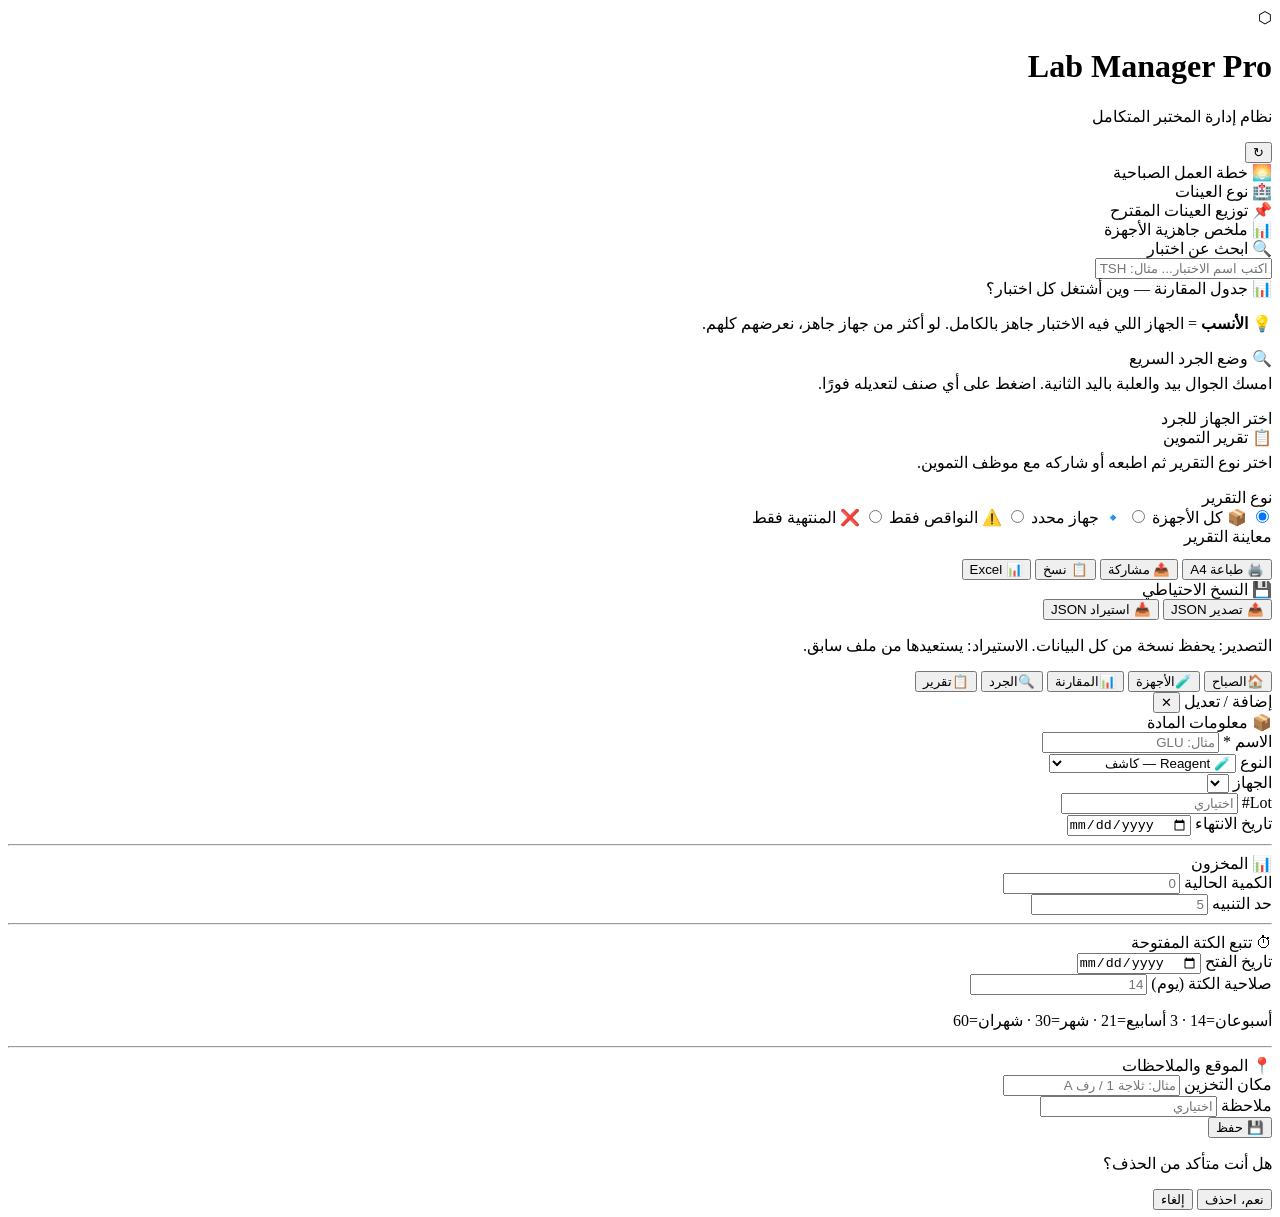
==== commit 7369f3d1: "Add initial HTML structure for Lab Manager Pro" ====
--- a/index.html
+++ b/index.html
@@ -3,348 +3,287 @@
 <head>
 <meta charset="UTF-8">
 <meta name="viewport" content="width=device-width, initial-scale=1.0, maximum-scale=1.0">
-<meta name="theme-color" content="#0d1b2a">
+<meta name="theme-color" content="#1565c0">
 <meta name="apple-mobile-web-app-capable" content="yes">
-<meta name="apple-mobile-web-app-status-bar-style" content="black-translucent">
+<meta name="apple-mobile-web-app-status-bar-style" content="default">
 <meta name="apple-mobile-web-app-title" content="Lab Manager">
-<title>Lab Manager Pro</title>
+<title>Lab Manager Pro v2</title>
 <link rel="preconnect" href="https://fonts.googleapis.com">
+<link rel="preconnect" href="https://fonts.gstatic.com" crossorigin>
 <link href="https://fonts.googleapis.com/css2?family=IBM+Plex+Sans+Arabic:wght@300;400;500;600;700&family=JetBrains+Mono:wght@400;600&display=swap" rel="stylesheet">
-<style>
-:root{--bg:#0d1b2a;--bg2:#112236;--bg3:#162d46;--card:#1a3352;--border:#1e3f63;--accent:#00c8ff;--accent2:#00ff9d;--no:#ff6b6b;--warn:#ffe066;--orange:#ff8c42;--text:#e8f4fd;--text2:#7aa8cc;--text3:#4a7a9b;--font:'IBM Plex Sans Arabic',sans-serif;--mono:'JetBrains Mono',monospace;--radius:10px;--radius-sm:6px;--nav-h:60px;}
-*{box-sizing:border-box;margin:0;padding:0;}
-body{font-family:var(--font);background:var(--bg);color:var(--text);min-height:100vh;direction:rtl;font-size:14px;overflow-x:hidden;padding-bottom:var(--nav-h);}
-header{background:linear-gradient(135deg,var(--bg2),var(--bg3));border-bottom:1px solid var(--border);position:sticky;top:0;z-index:100;}
-.header-inner{max-width:820px;margin:0 auto;padding:11px 16px;display:flex;align-items:center;justify-content:space-between;}
-.logo-area{display:flex;align-items:center;gap:10px;}
-.logo-icon{font-size:22px;color:var(--accent);filter:drop-shadow(0 0 6px var(--accent));}
-h1{font-size:15px;font-weight:700;}
-.subtitle{font-size:10px;color:var(--text3);}
-.alert-badge{background:var(--no);color:#fff;border-radius:12px;padding:3px 9px;font-size:11px;font-weight:700;cursor:pointer;display:none;}
-.alert-badge.show{display:block;}
-.bottom-nav{position:fixed;bottom:0;left:0;right:0;height:var(--nav-h);background:var(--bg2);border-top:1px solid var(--border);display:flex;z-index:200;}
-.nav-btn{flex:1;display:flex;flex-direction:column;align-items:center;justify-content:center;gap:3px;background:none;border:none;color:var(--text3);cursor:pointer;font-family:var(--font);font-size:10px;transition:all 0.2s;}
-.nav-btn .nav-icon{font-size:20px;}
-.nav-btn.active{color:var(--accent);}
-.nav-btn.active .nav-icon{filter:drop-shadow(0 0 6px var(--accent));}
-.page{display:none;max-width:820px;margin:0 auto;padding:14px;flex-direction:column;gap:12px;}
-.page.active{display:flex;}
-.card{background:var(--card);border:1px solid var(--border);border-radius:var(--radius);padding:13px;}
-.card-title{font-size:11px;font-weight:700;color:var(--text3);text-transform:uppercase;letter-spacing:1.2px;margin-bottom:11px;}
-.coverage-row{display:grid;grid-template-columns:105px 1fr 44px;align-items:center;gap:7px;margin-bottom:6px;}
-.cov-label{font-size:11px;color:var(--text2);font-family:var(--mono);white-space:nowrap;}
-.cov-track{height:5px;background:var(--bg);border-radius:3px;overflow:hidden;}
-.cov-fill{height:100%;border-radius:3px;background:linear-gradient(90deg,var(--accent2),var(--accent));transition:width 0.5s;}
-.cov-pct{font-size:10px;font-family:var(--mono);color:var(--accent);}
-.home-tabs-nav{display:flex;overflow-x:auto;scrollbar-width:none;border-bottom:1px solid var(--border);background:var(--bg2);}
-.home-tabs-nav::-webkit-scrollbar{display:none;}
-.home-tab-btn{flex-shrink:0;background:none;border:none;color:var(--text3);padding:10px 13px;cursor:pointer;font-family:var(--mono);font-size:11px;font-weight:600;border-bottom:2px solid transparent;white-space:nowrap;transition:all 0.2s;}
-.home-tab-btn.active{color:var(--accent);border-bottom-color:var(--accent);background:rgba(0,200,255,0.05);}
-.home-tab-content{display:none;padding:12px;}
-.home-tab-content.active{display:block;}
-.section-header{font-size:10px;font-weight:700;color:var(--text3);text-transform:uppercase;letter-spacing:1px;padding:8px 0 5px;border-bottom:1px solid var(--border);margin-bottom:5px;margin-top:12px;}
-.section-header:first-of-type{margin-top:0;}
-.reagent-list{display:flex;flex-direction:column;gap:5px;}
-.reagent-item{background:var(--bg2);border:1px solid var(--border);border-radius:var(--radius-sm);padding:9px 11px;cursor:pointer;transition:border-color 0.15s;}
-.reagent-item.status-red{border-color:rgba(255,107,107,0.5);background:rgba(255,107,107,0.06);}
-.reagent-item.status-yellow{border-color:rgba(255,224,102,0.4);background:rgba(255,224,102,0.04);}
-.reagent-item.status-orange{border-color:rgba(255,140,66,0.4);background:rgba(255,140,66,0.04);}
-.reagent-top{display:flex;align-items:flex-start;justify-content:space-between;gap:8px;margin-bottom:6px;}
-.reagent-name{font-family:var(--mono);font-size:12px;font-weight:700;color:var(--text);}
-.reagent-type{font-size:9px;color:var(--text3);margin-top:2px;text-transform:uppercase;letter-spacing:0.5px;}
-.status-pill{font-size:10px;padding:2px 8px;border-radius:10px;font-weight:700;white-space:nowrap;flex-shrink:0;}
-.pill-ok{background:rgba(0,255,157,0.15);color:var(--accent2);}
-.pill-red{background:rgba(255,107,107,0.2);color:var(--no);}
-.pill-yellow{background:rgba(255,224,102,0.2);color:#b8940a;}
-.pill-orange{background:rgba(255,140,66,0.2);color:var(--orange);}
-.kit-progress{margin-bottom:6px;}
-.kit-progress-label{display:flex;justify-content:space-between;margin-bottom:3px;}
-.kpl-text{font-size:9px;color:var(--text3);}
-.kpl-days{font-size:10px;font-family:var(--mono);font-weight:700;}
-.kpl-days.green{color:var(--accent2);}
-.kpl-days.yellow{color:var(--warn);}
-.kpl-days.red{color:var(--no);}
-.kit-bar-track{height:4px;background:var(--bg);border-radius:2px;overflow:hidden;}
-.kit-bar-fill{height:100%;border-radius:2px;transition:width 0.5s;}
-.kit-bar-fill.green{background:var(--accent2);}
-.kit-bar-fill.yellow{background:var(--warn);}
-.kit-bar-fill.red{background:var(--no);}
-.reagent-meta{display:grid;grid-template-columns:1fr 1fr 1fr;gap:4px;}
-.meta-field{display:flex;flex-direction:column;gap:1px;}
-.meta-label{font-size:9px;color:var(--text3);text-transform:uppercase;letter-spacing:0.5px;}
-.meta-val{font-size:11px;color:var(--text2);font-family:var(--mono);}
-.tab-actions{display:flex;justify-content:space-between;align-items:center;margin-bottom:10px;}
-.tab-dev-title{font-size:12px;font-weight:700;color:var(--text);}
-.tab-dev-count{font-size:10px;font-family:var(--mono);color:var(--text3);}
-.tab-dev-count span{color:var(--accent2);font-weight:700;}
-.tab-nav-dev{display:flex;overflow-x:auto;border-bottom:1px solid var(--border);scrollbar-width:none;background:var(--bg2);}
-.tab-nav-dev::-webkit-scrollbar{display:none;}
-.tab-btn-dev{flex-shrink:0;background:none;border:none;color:var(--text3);padding:10px 13px;cursor:pointer;font-family:var(--mono);font-size:11px;font-weight:500;border-bottom:2px solid transparent;white-space:nowrap;transition:all 0.2s;}
-.tab-btn-dev.active{color:var(--accent);border-bottom-color:var(--accent);}
-.device-tab-content{display:none;padding:12px;}
-.device-tab-content.active{display:block;}
-.type-badge{display:inline-block;padding:2px 8px;border-radius:8px;font-size:10px;font-weight:700;margin-bottom:7px;}
-.badge-chem{background:rgba(0,200,255,0.15);color:var(--accent);}
-.badge-hormone{background:rgba(0,255,157,0.15);color:var(--accent2);}
-.badge-both{background:rgba(255,165,0,0.15);color:#ffaa00;}
-.badge-emergency{background:rgba(255,107,107,0.15);color:var(--no);}
-.tests-grid{display:grid;grid-template-columns:repeat(auto-fill,minmax(138px,1fr));gap:4px;}
-.test-item{display:flex;align-items:center;justify-content:space-between;padding:6px 9px;background:var(--bg2);border:1px solid var(--border);border-radius:var(--radius-sm);cursor:pointer;-webkit-tap-highlight-color:transparent;-webkit-user-select:none;user-select:none;}
-.test-item.available{border-color:rgba(0,255,157,0.3);background:rgba(0,255,157,0.05);}
-.test-item.unavailable{border-color:rgba(255,107,107,0.15);opacity:0.55;}
-.test-name{font-family:var(--mono);font-size:11px;font-weight:600;}
-.test-badge{font-size:10px;padding:2px 6px;border-radius:8px;font-weight:700;}
-.test-item.available .test-badge{background:rgba(0,255,157,0.15);color:var(--accent2);}
-.test-item.unavailable .test-badge{background:rgba(255,107,107,0.15);color:var(--no);}
-.bulk-actions{display:flex;gap:6px;margin-bottom:9px;}
-.btn-bulk{background:var(--bg2);border:1px solid var(--border);color:var(--text2);padding:4px 10px;border-radius:var(--radius-sm);cursor:pointer;font-family:var(--font);font-size:10px;}
-.action-row{display:flex;gap:8px;flex-wrap:wrap;}
-.btn-primary{background:linear-gradient(135deg,var(--accent),#0095cc);border:none;color:#000;padding:10px 18px;border-radius:var(--radius-sm);cursor:pointer;font-family:var(--font);font-size:13px;font-weight:700;}
-.btn-secondary{background:var(--bg2);border:1px solid var(--border);color:var(--text2);padding:10px 14px;border-radius:var(--radius-sm);cursor:pointer;font-family:var(--font);font-size:12px;}
-.btn-sm{background:var(--bg2);border:1px solid var(--border);color:var(--text2);padding:6px 12px;border-radius:var(--radius-sm);cursor:pointer;font-family:var(--font);font-size:11px;}
-.result-box{margin-top:11px;border-top:1px solid var(--border);padding-top:11px;display:none;}
-pre#result{font-family:var(--font);font-size:12px;line-height:1.8;color:var(--text);white-space:pre-wrap;word-break:break-word;}
-.modal-overlay{position:fixed;inset:0;background:rgba(0,0,0,0.75);z-index:500;display:none;align-items:flex-end;justify-content:center;}
-.modal-overlay.open{display:flex;}
-.modal{background:var(--bg2);border:1px solid var(--border);border-radius:16px 16px 0 0;padding:18px;width:100%;max-width:620px;max-height:92vh;overflow-y:auto;}
-.modal-title{font-size:14px;font-weight:700;margin-bottom:14px;display:flex;justify-content:space-between;align-items:center;}
-.modal-close{background:none;border:none;color:var(--text3);font-size:22px;cursor:pointer;}
-.form-group{margin-bottom:11px;}
-.form-label{font-size:11px;color:var(--text3);margin-bottom:4px;display:block;}
-.form-input{width:100%;background:var(--bg);border:1px solid var(--border);color:var(--text);padding:8px 11px;border-radius:var(--radius-sm);font-family:var(--font);font-size:13px;outline:none;}
-.form-input:focus{border-color:var(--accent);}
-.form-row{display:grid;grid-template-columns:1fr 1fr;gap:9px;}
-.section-divider{border:none;border-top:1px solid var(--border);margin:12px 0;}
-.modal-section-title{font-size:10px;font-weight:700;color:var(--text3);text-transform:uppercase;letter-spacing:1px;margin-bottom:9px;}
-.btn-save{width:100%;background:linear-gradient(135deg,var(--accent),#0095cc);border:none;color:#000;padding:11px;border-radius:var(--radius-sm);font-family:var(--font);font-size:14px;font-weight:700;cursor:pointer;margin-top:7px;}
-.btn-delete{width:100%;background:rgba(255,107,107,0.12);border:1px solid rgba(255,107,107,0.3);color:var(--no);padding:9px;border-radius:var(--radius-sm);font-family:var(--font);font-size:13px;cursor:pointer;margin-top:5px;}
-.toast{position:fixed;bottom:76px;left:50%;transform:translateX(-50%) translateY(60px);opacity:0;background:var(--accent2);color:#000;padding:9px 18px;border-radius:20px;font-weight:700;font-size:12px;z-index:999;transition:transform 0.3s,opacity 0.3s;pointer-events:none;}
-@media(max-width:480px){.tests-grid{grid-template-columns:repeat(2,1fr);}.reagent-meta{grid-template-columns:1fr 1fr;}}
-::-webkit-scrollbar{width:3px;height:3px;}::-webkit-scrollbar-track{background:var(--bg);}::-webkit-scrollbar-thumb{background:var(--border);border-radius:2px;}
-</style>
+<link rel="stylesheet" href="style.css">
 </head>
 <body>
-<header>
+
+<!-- ═══════════════ الهيدر ═══════════════ -->
+<header class="app-header">
   <div class="header-inner">
     <div class="logo-area">
       <span class="logo-icon">⬡</span>
-      <div><h1>Lab Manager Pro</h1><p class="subtitle">نظام إدارة المختبر المتكامل</p></div>
-    </div>
-    <span class="alert-badge" id="globalAlertBadge"></span>
+      <div>
+        <h1>Lab Manager Pro</h1>
+        <p class="subtitle">نظام إدارة المختبر المتكامل</p>
+      </div>
+    </div>
+    <div class="header-actions">
+      <span class="alert-badge" id="globalAlertBadge" onclick="goToShortages()"></span>
+      <button class="icon-btn" id="refreshBtn" title="تحديث" onclick="refreshAll()">↻</button>
+    </div>
   </div>
 </header>
+
+<!-- ═══════════════ صفحة 1: الصباح ═══════════════ -->
 <div class="page active" id="page-home">
-  <div class="card">
-    <div class="card-title">تغطية الأجهزة</div>
-    <div id="homeCoverage"></div>
-  </div>
+
+  <div class="card hero-card">
+    <div class="hero-title">🌅 خطة العمل الصباحية</div>
+    <div class="hero-date" id="heroDate"></div>
+    <div class="hero-summary" id="heroSummary"></div>
+  </div>
+
+  <div class="card">
+    <div class="card-title">🏥 نوع العينات</div>
+    <div class="sample-filter" id="sampleFilter"></div>
+  </div>
+
+  <div class="card">
+    <div class="card-title">📌 توزيع العينات المقترح</div>
+    <div id="morningPlan" class="morning-plan"></div>
+  </div>
+
+  <div class="card">
+    <div class="card-title">📊 ملخص جاهزية الأجهزة</div>
+    <div id="deviceSummary"></div>
+  </div>
+
+</div>
+
+<!-- ═══════════════ صفحة 2: الأجهزة ═══════════════ -->
+<div class="page" id="page-devices">
+
   <div class="card" style="padding:0;overflow:hidden;">
-    <div style="display:flex;justify-content:space-between;align-items:center;padding:11px 13px 0;">
-      <span style="font-size:11px;font-weight:700;color:var(--text3);text-transform:uppercase;letter-spacing:1px;">📦 المحاليل والكواشف</span>
-      <button class="btn-sm" onclick="openAddSupply()">+ إضافة</button>
-    </div>
-    <div class="home-tabs-nav" id="homeTabsNav" style="margin-top:10px;border-radius:0;"></div>
-    <div id="homeTabsContent"></div>
-  </div>
-</div>
-<div class="page" id="page-analysis">
-  <div class="card" style="padding:0;overflow:hidden;">
-    <div class="tab-nav-dev" id="analysisTabNav"></div>
-    <div id="analysisTabContent"></div>
-  </div>
-  <div class="card">
-    <div class="card-title">🔍 التحليل الذكي</div>
-    <div class="action-row">
-      <button class="btn-primary" onclick="analyze()">تحليل الوضع</button>
-      <button class="btn-secondary" onclick="openReportOptions()">تقرير كامل</button>
-      <button class="btn-secondary" onclick="copyReport()">نسخ</button>
-    </div>
-    <div class="result-box" id="resultWrapper"><pre id="result"></pre></div>
-  </div>
+    <div class="dev-tabs-nav" id="devTabsNav"></div>
+    <div id="devTabsContent"></div>
+  </div>
+
+</div>
+
+<!-- ═══════════════ صفحة 3: المقارنة ═══════════════ -->
+<div class="page" id="page-compare">
+
+  <div class="card">
+    <div class="card-title">🔍 ابحث عن اختبار</div>
+    <input type="text" class="search-input" id="compareSearch" placeholder="اكتب اسم الاختبار... مثال: TSH" oninput="filterCompare()">
+  </div>
+
+  <div class="card">
+    <div class="card-title">📊 جدول المقارنة — وين أشتغل كل اختبار؟</div>
+    <div class="compare-wrapper">
+      <table class="compare-table" id="compareTable"></table>
+    </div>
+    <p class="hint">💡 <strong>الأنسب</strong> = الجهاز اللي فيه الاختبار جاهز بالكامل. لو أكثر من جهاز جاهز، نعرضهم كلهم.</p>
+  </div>
+
+</div>
+
+<!-- ═══════════════ صفحة 4: الجرد ═══════════════ -->
+<div class="page" id="page-audit">
+
+  <div class="card hero-card">
+    <div class="hero-title">🔍 وضع الجرد السريع</div>
+    <p class="hint" style="margin-top:6px;">امسك الجوال بيد والعلبة باليد الثانية. اضغط على أي صنف لتعديله فورًا.</p>
+  </div>
+
+  <div class="card">
+    <div class="card-title">اختر الجهاز للجرد</div>
+    <div class="audit-device-grid" id="auditDeviceGrid"></div>
+  </div>
+
+  <div id="auditContent"></div>
+
+</div>
+
+<!-- ═══════════════ صفحة 5: التقرير ═══════════════ -->
+<div class="page" id="page-report">
+
+  <div class="card hero-card">
+    <div class="hero-title">📋 تقرير التموين</div>
+    <p class="hint" style="margin-top:6px;">اختر نوع التقرير ثم اطبعه أو شاركه مع موظف التموين.</p>
+  </div>
+
+  <div class="card">
+    <div class="card-title">نوع التقرير</div>
+    <div class="report-options">
+      <label class="radio-card">
+        <input type="radio" name="reportType" value="all" checked onchange="updateReportPreview()">
+        <span>📦 كل الأجهزة</span>
+      </label>
+      <label class="radio-card">
+        <input type="radio" name="reportType" value="device" onchange="updateReportPreview()">
+        <span>🔹 جهاز محدد</span>
+      </label>
+      <label class="radio-card">
+        <input type="radio" name="reportType" value="shortages" onchange="updateReportPreview()">
+        <span>⚠️ النواقص فقط</span>
+      </label>
+      <label class="radio-card">
+        <input type="radio" name="reportType" value="expired" onchange="updateReportPreview()">
+        <span>❌ المنتهية فقط</span>
+      </label>
+    </div>
+    <div class="form-group" id="reportDeviceSelect" style="display:none;margin-top:12px;">
+      <label class="form-label">اختر الجهاز</label>
+      <select class="form-input" id="reportDeviceValue" onchange="updateReportPreview()"></select>
+    </div>
+  </div>
+
+  <div class="card">
+    <div class="card-title">معاينة التقرير</div>
+    <pre id="reportPreview" class="report-preview"></pre>
+    <div class="action-row" style="margin-top:12px;">
+      <button class="btn-primary" onclick="printReport()">🖨️ طباعة A4</button>
+      <button class="btn-secondary" onclick="shareReport()">📤 مشاركة</button>
+      <button class="btn-secondary" onclick="copyReport()">📋 نسخ</button>
+      <button class="btn-secondary" onclick="exportReportExcel()">📊 Excel</button>
+    </div>
+  </div>
+
   <div class="card">
     <div class="card-title">💾 النسخ الاحتياطي</div>
     <div class="action-row">
-      <button class="btn-secondary" onclick="exportData()">📤 تصدير البيانات</button>
-      <button class="btn-secondary" onclick="document.getElementById('importFile').click()">📥 استيراد البيانات</button>
+      <button class="btn-secondary" onclick="exportData()">📤 تصدير JSON</button>
+      <button class="btn-secondary" onclick="document.getElementById('importFile').click()">📥 استيراد JSON</button>
       <input type="file" id="importFile" accept=".json" style="display:none;" onchange="importData(event)">
     </div>
-    <p style="font-size:10px;color:var(--text3);margin-top:8px;">التصدير: يحفظ ملف JSON على جهازك. الاستيراد: يستعيد البيانات من ملف سابق.</p>
-  </div>
-</div>
+    <p class="hint">التصدير: يحفظ نسخة من كل البيانات. الاستيراد: يستعيدها من ملف سابق.</p>
+  </div>
+
+</div>
+
+<!-- ═══════════════ النافبار السفلي ═══════════════ -->
 <nav class="bottom-nav">
-  <button class="nav-btn active" onclick="showPage('home')" id="nav-home"><span class="nav-icon">🏠</span><span>الرئيسية</span></button>
-  <button class="nav-btn" onclick="showPage('analysis')" id="nav-analysis"><span class="nav-icon">📊</span><span>تحليل</span></button>
+  <button class="nav-btn active" onclick="showPage('home')" id="nav-home">
+    <span class="nav-icon">🏠</span><span>الصباح</span>
+  </button>
+  <button class="nav-btn" onclick="showPage('devices')" id="nav-devices">
+    <span class="nav-icon">🧪</span><span>الأجهزة</span>
+  </button>
+  <button class="nav-btn" onclick="showPage('compare')" id="nav-compare">
+    <span class="nav-icon">📊</span><span>المقارنة</span>
+  </button>
+  <button class="nav-btn" onclick="showPage('audit')" id="nav-audit">
+    <span class="nav-icon">🔍</span><span>الجرد</span>
+  </button>
+  <button class="nav-btn" onclick="showPage('report')" id="nav-report">
+    <span class="nav-icon">📋</span><span>تقرير</span>
+  </button>
 </nav>
-<div class="modal-overlay" id="reportModalOverlay" onclick="closeReportModal(event)">
-  <div class="modal">
-    <div class="modal-title"><span>📋 خيارات التقرير</span><button class="modal-close" onclick="closeReportModalDirect()">✕</button></div>
-    <div class="modal-section-title">محتوى التقرير</div>
-    <div style="display:flex;flex-direction:column;gap:9px;margin-bottom:14px;">
-      <label style="display:flex;align-items:center;gap:10px;cursor:pointer;padding:9px;background:var(--bg);border:1px solid var(--border);border-radius:var(--radius-sm);"><input type="checkbox" id="rOptCoverage" checked style="width:16px;height:16px;accent-color:var(--accent);"><span style="font-size:13px;">📊 تغطية الأجهزة والاختبارات</span></label>
-      <label style="display:flex;align-items:center;gap:10px;cursor:pointer;padding:9px;background:var(--bg);border:1px solid var(--border);border-radius:var(--radius-sm);"><input type="checkbox" id="rOptAlerts" checked style="width:16px;height:16px;accent-color:var(--accent);"><span style="font-size:13px;">⚠️ المواد التي تحتاج انتباهاً</span></label>
-      <label style="display:flex;align-items:center;gap:10px;cursor:pointer;padding:9px;background:var(--bg);border:1px solid var(--border);border-radius:var(--radius-sm);"><input type="checkbox" id="rOptInfo" checked style="width:16px;height:16px;accent-color:var(--accent);"><span style="font-size:13px;">🏥 بيانات المنشأة والفني</span></label>
-    </div>
-    <div class="modal-section-title">إجراء</div>
-    <div style="display:flex;flex-direction:column;gap:7px;">
-      <button onclick="generateReport()" style="background:linear-gradient(135deg,var(--accent),#0095cc);border:none;color:#000;padding:11px;border-radius:var(--radius-sm);font-family:var(--font);font-size:13px;font-weight:700;cursor:pointer;">📄 عرض التقرير</button>
-      <button onclick="printReport()" style="background:var(--bg);border:1px solid var(--border);color:var(--text);padding:10px;border-radius:var(--radius-sm);font-family:var(--font);font-size:13px;cursor:pointer;">🖨️ طباعة A4</button>
-      <button onclick="shareReport()" style="background:var(--bg);border:1px solid var(--border);color:var(--text);padding:10px;border-radius:var(--radius-sm);font-family:var(--font);font-size:13px;cursor:pointer;">📤 مشاركة</button>
-    </div>
-  </div>
-</div>
+
+<!-- ═══════════════ Modal الإضافة/التعديل ═══════════════ -->
 <div class="modal-overlay" id="modalOverlay" onclick="closeModal(event)">
   <div class="modal">
-    <div class="modal-title"><span id="modalTitle">إضافة / تعديل</span><button class="modal-close" onclick="closeModalDirect()">✕</button></div>
+    <div class="modal-title">
+      <span id="modalTitle">إضافة / تعديل</span>
+      <button class="modal-close" onclick="closeModalDirect()">✕</button>
+    </div>
+
     <div class="modal-section-title">📦 معلومات المادة</div>
-    <div class="form-group"><label class="form-label">الاسم</label><input class="form-input" id="fName" placeholder="مثال: GLU"></div>
-    <div class="form-row">
-      <div class="form-group"><label class="form-label">النوع</label>
+
+    <div class="form-group">
+      <label class="form-label">الاسم *</label>
+      <input class="form-input" id="fName" placeholder="مثال: GLU">
+    </div>
+
+    <div class="form-row">
+      <div class="form-group">
+        <label class="form-label">النوع</label>
         <select class="form-input" id="fType">
-          <option value="Reagent">Reagent — كاشف</option>
-          <option value="Calibrator">Calibrator — معايرة</option>
-          <option value="QC">QC — ضبط الجودة</option>
-          <option value="Solution">Solution — محلول تشغيل</option>
-          <option value="Part">Part — قطعة / إلكترود</option>
+          <option value="Reagent">🧪 Reagent — كاشف</option>
+          <option value="Calibrator">⚖️ Calibrator — معايرة</option>
+          <option value="QC">🔬 QC — ضبط جودة</option>
+          <option value="Solution">💧 Solution — محلول تشغيل</option>
+          <option value="Part">⚙️ Part — قطعة / إلكترود</option>
         </select>
       </div>
-      <div class="form-group"><label class="form-label">الجهاز (نقل)</label>
-        <select class="form-input" id="fDevice">
-          <option value="dimension">Dimension EXL 200</option>
-          <option value="cobas_pure">Cobas Pure (C303+e402)</option>
-          <option value="cobas_c311">Cobas c311</option>
-          <option value="cobas_e411">Cobas e411</option>
-          <option value="atellica">Siemens Atellica</option>
-          <option value="stratus">Stratus CS 200</option>
-          <option value="vidas">Mini VIDAS</option>
-          <option value="variant">VARIANT II</option>
-        </select>
-      </div>
-    </div>
-    <div class="form-row">
-      <div class="form-group"><label class="form-label">Lot#</label><input class="form-input" id="fLot" placeholder="اختياري"></div>
-      <div class="form-group"><label class="form-label">تاريخ الانتهاء</label><input class="form-input" id="fExpiry" type="date"></div>
-    </div>
+      <div class="form-group">
+        <label class="form-label">الجهاز</label>
+        <select class="form-input" id="fDevice"></select>
+      </div>
+    </div>
+
+    <div class="form-row">
+      <div class="form-group">
+        <label class="form-label">Lot#</label>
+        <input class="form-input" id="fLot" placeholder="اختياري">
+      </div>
+      <div class="form-group">
+        <label class="form-label">تاريخ الانتهاء</label>
+        <input class="form-input" id="fExpiry" type="date">
+      </div>
+    </div>
+
     <hr class="section-divider">
     <div class="modal-section-title">📊 المخزون</div>
-    <div class="form-row">
-      <div class="form-group"><label class="form-label">الكمية (كتات)</label><input class="form-input" id="fQty" type="number" min="0" placeholder="0"></div>
-      <div class="form-group"><label class="form-label">حد التنبيه</label><input class="form-input" id="fMinQty" type="number" min="0" placeholder="5"></div>
-    </div>
+
+    <div class="form-row">
+      <div class="form-group">
+        <label class="form-label">الكمية الحالية</label>
+        <input class="form-input" id="fQty" type="number" min="0" placeholder="0">
+      </div>
+      <div class="form-group">
+        <label class="form-label">حد التنبيه</label>
+        <input class="form-input" id="fMinQty" type="number" min="0" placeholder="5">
+      </div>
+    </div>
+
     <hr class="section-divider">
-    <div class="modal-section-title">⏱ تتبع الكتة الحالية</div>
-    <div class="form-row">
-      <div class="form-group"><label class="form-label">تاريخ الفتح</label><input class="form-input" id="fOpenDate" type="date"></div>
-      <div class="form-group"><label class="form-label">عمر الكتة (يوم)</label><input class="form-input" id="fKitDays" type="number" min="1" placeholder="14"></div>
-    </div>
-    <p style="font-size:10px;color:var(--text3);margin-top:-6px;margin-bottom:10px;">أسبوعان=14 | 3 أسابيع=21 | شهر=30</p>
-    <div class="form-group"><label class="form-label">ملاحظة</label><input class="form-input" id="fNote" placeholder="اختياري"></div>
+    <div class="modal-section-title">⏱ تتبع الكتة المفتوحة</div>
+
+    <div class="form-row">
+      <div class="form-group">
+        <label class="form-label">تاريخ الفتح</label>
+        <input class="form-input" id="fOpenDate" type="date">
+      </div>
+      <div class="form-group">
+        <label class="form-label">صلاحية الكتة (يوم)</label>
+        <input class="form-input" id="fKitDays" type="number" min="1" placeholder="14">
+      </div>
+    </div>
+    <p class="hint">أسبوعان=14 · 3 أسابيع=21 · شهر=30 · شهران=60</p>
+
+    <hr class="section-divider">
+    <div class="modal-section-title">📍 الموقع والملاحظات</div>
+
+    <div class="form-group">
+      <label class="form-label">مكان التخزين</label>
+      <input class="form-input" id="fLocation" placeholder="مثال: ثلاجة 1 / رف A">
+    </div>
+
+    <div class="form-group">
+      <label class="form-label">ملاحظة</label>
+      <input class="form-input" id="fNote" placeholder="اختياري">
+    </div>
+
     <button class="btn-save" onclick="saveItem()">💾 حفظ</button>
     <button class="btn-delete" id="btnDelete" style="display:none;" onclick="confirmDelete()">🗑 حذف</button>
-    <div id="deleteConfirm" style="display:none;margin-top:8px;background:rgba(255,107,107,0.1);border:1px solid rgba(255,107,107,0.35);border-radius:8px;padding:11px;text-align:center;">
-      <p style="font-size:13px;margin-bottom:9px;">هل أنت متأكد من الحذف؟</p>
-      <div style="display:flex;gap:8px;justify-content:center;">
-        <button onclick="doDelete()" style="background:var(--no);border:none;color:#fff;padding:7px 18px;border-radius:6px;font-family:var(--font);font-size:13px;font-weight:700;cursor:pointer;">نعم، احذف</button>
-        <button onclick="cancelDelete()" style="background:var(--bg);border:1px solid var(--border);color:var(--text2);padding:7px 18px;border-radius:6px;font-family:var(--font);font-size:13px;cursor:pointer;">إلغاء</button>
-      </div>
-    </div>
-  </div>
-</div>
+
+    <div id="deleteConfirm" class="delete-confirm">
+      <p>هل أنت متأكد من الحذف؟</p>
+      <div class="delete-confirm-actions">
+        <button class="btn-danger" onclick="doDelete()">نعم، احذف</button>
+        <button class="btn-cancel" onclick="cancelDelete()">إلغاء</button>
+      </div>
+    </div>
+  </div>
+</div>
+
+<!-- ═══════════════ Toast ═══════════════ -->
 <div class="toast" id="toast"></div>
-<script>
-
-var HARDCODED_DATA={"ts":{"dimension":{"GLU":"yes","HbA1c":"yes","UREA":"yes","CREA":"yes","UA":"yes","TP":"no","ALB":"no","ALT":"no","AST":"yes","TBIL":"yes","DBIL":"no","AMY":"no","LIP":"yes","GGT":"no","ALP":"yes","CK":"yes","CK-MB":"no","LDH":"no","CHOL":"no","TG":"yes","HDL":"yes","LDL":"no","Ca":"yes","PHOS":"no","Mg":"no","Fe-Iron":"yes","IBCT":"no","NH3":"yes","CRP":"yes","Na":"yes","K":"yes","Cl":"yes"},"atellica":{"GLU":"no","HbA1c":"no","UREA":"no","CREA":"no","UA":"no","NH3":"no","TP":"no","ALB":"no","ALT":"no","AST":"no","TBIL":"no","DBIL":"no","GGT":"no","ALP":"no","LIP":"no","AMY":"no","LDH":"no","CK":"no","CK-MB":"no","CHOL":"no","TG":"no","HDL":"no","LDL":"no","Na":"yes","K":"yes","Cl":"yes","Ca":"no","PHOS":"no","Mg":"no","Fe-Iron":"no","UIBC":"yes","CRP":"no","TnI":"yes","TSH":"no","FT4":"no","FT3":"no","LH":"no","FSH":"no","Prolactin":"no","Testosterone":"no","Estradiol-E2":"no","Progesterone":"no","Cortisol-AM":"yes","DHEA-S":"yes","PTH":"yes","Insulin":"no","C-peptide":"yes","Vitamin-B12":"yes","Vitamin-D":"yes","Folate":"yes","Ferritin":"yes","AFP":"no","CA-125":"no","CA-15-3":"yes","CA-19-9":"yes","CA-72-3":"yes","CEA":"no","PSA":"no","HCG-Beta":"no","Troponin":"no","IBCT":"no","Cortisol":"no"},"c311":{"GLU":"yes","HbA1c":"yes","UREA":"yes","CREA":"yes","UA":"yes","NH3":"yes","TP":"yes","ALB":"yes","ALT":"no","AST":"yes","TBIL":"yes","DBIL":"yes","GGT":"no","ALP":"yes","LIP":"yes","AMY":"no","LDH":"yes","CK":"yes","CK-MB":"yes","CHOL":"no","TG":"no","HDL":"no","LDL":"no","Na":"yes","K":"yes","Cl":"yes","Ca":"no","PHOS":"yes","Mg":"yes","Fe-Iron":"yes","UIBC":"no","CRP":"yes","TnI":"yes","ALBU2":"no","TPU3":"no"},"c303":{"GLU":"yes","HbA1c":"yes","UREA":"yes","CREA":"yes","UA":"no","NH3":"yes","TP":"yes","ALB":"yes","ALT":"yes","AST":"yes","TBIL":"yes","DBIL":"yes","GGT":"yes","ALP":"yes","LIP":"yes","AMY":"yes","LDH":"yes","CK":"no","CK-MB":"yes","CHOL":"no","TG":"yes","HDL":"yes","LDL":"no","Na":"yes","K":"yes","Cl":"yes","Ca":"yes","PHOS":"yes","Mg":"no","Fe-Iron":"yes","UIBC":"yes","CRP":"yes","TnI":"yes"},"e402":{"TSH":"no","FT4":"no","FT3":"no","LH":"no","FSH":"no","Prolactin":"no","Testosterone":"yes","Estradiol-E2":"yes","Progesterone":"no","Cortisol-AM":"yes","DHEA-S":"no","PTH":"no","Insulin":"yes","C-peptide":"no","Vitamin-B12":"yes","Vitamin-D":"yes","Folate":"no","Ferritin":"no","AFP":"no","CA-125":"yes","CA-15-3":"yes","CA-19-9":"yes","CA-72-3":"yes","CEA":"no","PSA":"yes","HCG-Beta":"no","Troponin":"yes","Testosterone (Total)":"no","Estradiol (E2)":"no","Cortisol (AM)":"no","Insulin (Fasting)":"yes","PSA (Total)":"yes","Vitamin B12":"yes","Vitamin D Total":"yes","CA 15-3":"yes","CA 19-9":"yes","CA 72-3":"yes"},"e411":{"TSH":"yes","FT4":"yes","FT3":"yes","LH":"yes","FSH":"yes","Prolactin":"yes","Testosterone":"yes","Estradiol-E2":"yes","Progesterone":"yes","Cortisol-AM":"yes","DHEA-S":"yes","PTH":"yes","Insulin":"yes","C-peptide":"yes","Vitamin-B12":"yes","Vitamin-D":"yes","Folate":"yes","Ferritin":"no","AFP":"yes","CA-125":"yes","CA-15-3":"yes","CA-19-9":"yes","CA-72-3":"yes","CEA":"yes","PSA":"yes","HCG-Beta":"no","Troponin":"yes","Testosterone (Total)":"yes","Estradiol (E2)":"no","Cortisol (AM)":"yes","Insulin (Fasting)":"yes","PSA (Total)":"yes","Vitamin B12":"yes","Vitamin D Total":"no","CA 15-3":"yes","CA 19-9":"yes","CA 72-3":"yes"},"stratus":{"Troponin-I":"yes","bHCG":"yes","Troponin I TestPak":"yes","bHCG Kit":"yes"},"vidas":{"Troponin-I":"yes","bHCG":"yes","bHCG Kit":"no","Troponin I TestPak":"no"},"variant":{"HbA1c":"yes","HbA1c Kit":"yes"}},"sd":{"dimension":[{"id":"dimension_0","name":"GLU","type":"Reagent","lot":"","expiry":"","qty":0,"minQty":5,"openDate":"","kitDays":14,"note":""},{"id":"dimension_1","name":"HbA1c","type":"Reagent","lot":"","expiry":"","qty":0,"minQty":5,"openDate":"","kitDays":21,"note":""},{"id":"dimension_2","name":"UREA","type":"Reagent","lot":"","expiry":"","qty":0,"minQty":5,"openDate":"","kitDays":14,"note":""},{"id":"dimension_3","name":"CREA","type":"Reagent","lot":"","expiry":"","qty":0,"minQty":5,"openDate":"","kitDays":14,"note":""},{"id":"dimension_4","name":"UA","type":"Reagent","lot":"","expiry":"","qty":0,"minQty":5,"openDate":"","kitDays":21,"note":""},{"id":"dimension_5","name":"TP","type":"Reagent","lot":"","expiry":"","qty":0,"minQty":5,"openDate":"","kitDays":21,"note":""},{"id":"dimension_6","name":"ALB","type":"Reagent","lot":"","expiry":"","qty":0,"minQty":5,"openDate":"","kitDays":21,"note":""},{"id":"dimension_7","name":"ALT","type":"Reagent","lot":"","expiry":"","qty":0,"minQty":5,"openDate":"","kitDays":21,"note":""},{"id":"dimension_8","name":"AST","type":"Reagent","lot":"","expiry":"","qty":0,"minQty":5,"openDate":"","kitDays":21,"note":""},{"id":"dimension_9","name":"TBIL","type":"Reagent","lot":"","expiry":"","qty":0,"minQty":5,"openDate":"","kitDays":21,"note":""},{"id":"dimension_10","name":"DBIL","type":"Reagent","lot":"","expiry":"","qty":0,"minQty":5,"openDate":"","kitDays":30,"note":""},{"id":"dimension_11","name":"AMY","type":"Reagent","lot":"","expiry":"","qty":0,"minQty":5,"openDate":"","kitDays":21,"note":""},{"id":"dimension_12","name":"LIP","type":"Reagent","lot":"","expiry":"","qty":0,"minQty":5,"openDate":"","kitDays":21,"note":""},{"id":"dimension_13","name":"GGT","type":"Reagent","lot":"","expiry":"","qty":0,"minQty":5,"openDate":"","kitDays":21,"note":""},{"id":"dimension_14","name":"ALP","type":"Reagent","lot":"","expiry":"","qty":0,"minQty":5,"openDate":"","kitDays":21,"note":""},{"id":"dimension_15","name":"CHOL","type":"Reagent","lot":"","expiry":"","qty":0,"minQty":5,"openDate":"","kitDays":14,"note":""},{"id":"dimension_16","name":"TG","type":"Reagent","lot":"","expiry":"","qty":0,"minQty":5,"openDate":"","kitDays":14,"note":""},{"id":"dimension_17","name":"HDL","type":"Reagent","lot":"","expiry":"","qty":0,"minQty":5,"openDate":"","kitDays":14,"note":""},{"id":"dimension_18","name":"LDL","type":"Reagent","lot":"","expiry":"","qty":0,"minQty":5,"openDate":"","kitDays":14,"note":""},{"id":"dimension_19","name":"CK","type":"Reagent","lot":"","expiry":"","qty":0,"minQty":5,"openDate":"","kitDays":14,"note":""},{"id":"dimension_20","name":"CK-MB","type":"Reagent","lot":"","expiry":"","qty":0,"minQty":5,"openDate":"","kitDays":14,"note":""},{"id":"dimension_21","name":"LDH","type":"Reagent","lot":"","expiry":"","qty":0,"minQty":5,"openDate":"","kitDays":21,"note":""},{"id":"dimension_22","name":"Ca","type":"Reagent","lot":"","expiry":"","qty":0,"minQty":5,"openDate":"","kitDays":21,"note":""},{"id":"dimension_23","name":"PHOS","type":"Reagent","lot":"","expiry":"","qty":0,"minQty":5,"openDate":"","kitDays":21,"note":""},{"id":"dimension_24","name":"Mg","type":"Reagent","lot":"","expiry":"","qty":0,"minQty":5,"openDate":"","kitDays":21,"note":""},{"id":"dimension_25","name":"Fe-Iron","type":"Reagent","lot":"","expiry":"","qty":0,"minQty":5,"openDate":"","kitDays":21,"note":""},{"id":"dimension_26","name":"IBCT","type":"Reagent","lot":"","expiry":"","qty":0,"minQty":5,"openDate":"","kitDays":21,"note":""},{"id":"dimension_27","name":"NH3","type":"Reagent","lot":"","expiry":"","qty":0,"minQty":5,"openDate":"","kitDays":30,"note":""},{"name":"Enz Cal CK-MB","type":"Calibrator","lot":"","expiry":"","qty":0,"minQty":5,"openDate":"2026-02-24","kitDays":14,"note":"","id":"dimension_28"},{"id":"dimension_29","name":"Multi Calibrator 2","type":"Calibrator","lot":"","expiry":"","qty":0,"minQty":5,"openDate":"","kitDays":21,"note":""},{"id":"dimension_30","name":"ALP Cal","type":"Calibrator","lot":"","expiry":"","qty":0,"minQty":5,"openDate":"","kitDays":21,"note":""},{"id":"dimension_31","name":"ALT Calibrator","type":"Calibrator","lot":"","expiry":"","qty":0,"minQty":5,"openDate":"","kitDays":21,"note":""},{"id":"dimension_32","name":"TP/ALB Cal","type":"Calibrator","lot":"","expiry":"","qty":0,"minQty":5,"openDate":"","kitDays":21,"note":""},{"id":"dimension_33","name":"Bil T/D Cal","type":"Calibrator","lot":"","expiry":"","qty":0,"minQty":5,"openDate":"","kitDays":21,"note":""},{"name":"Chem 1 Cal","type":"Calibrator","lot":"","expiry":"","qty":0,"minQty":5,"openDate":"2026-03-31","kitDays":21,"note":"","id":"dimension_34"},{"id":"dimension_35","name":"Iron Cal","type":"Calibrator","lot":"","expiry":"","qty":0,"minQty":5,"openDate":"","kitDays":21,"note":""},{"id":"dimension_36","name":"AMM Cal","type":"Calibrator","lot":"","expiry":"","qty":0,"minQty":5,"openDate":"","kitDays":21,"note":""},{"id":"dimension_37","name":"Lipase Cal","type":"Calibrator","lot":"","expiry":"","qty":0,"minQty":5,"openDate":"","kitDays":21,"note":""},{"id":"dimension_38","name":"Verify Enz","type":"Calibrator","lot":"","expiry":"","qty":0,"minQty":5,"openDate":"","kitDays":60,"note":""},{"name":"Chek Lyte Solution","type":"Calibrator","lot":"","expiry":"","qty":0,"minQty":5,"openDate":"2026-03-28","kitDays":60,"note":"لفحص ومعايرة الالكترولايت سمنس دايمنشن","id":"dimension_39"},{"name":"Sensor","type":"Part","lot":"","expiry":"","qty":0,"minQty":1,"openDate":"2026-01-31","kitDays":30,"note":"احتياج ضروري جداً","id":"dimension_40"},{"id":"dimension_41","name":"QC Level 2 & 3","type":"QC","lot":"","expiry":"","qty":0,"minQty":5,"openDate":"","kitDays":30,"note":""},{"id":"dimension_42","name":"A1c Control","type":"QC","lot":"","expiry":"","qty":0,"minQty":5,"openDate":"","kitDays":30,"note":""},{"id":"dimension_43","name":"CRP Control","type":"QC","lot":"","expiry":"","qty":0,"minQty":5,"openDate":"","kitDays":14,"note":""},{"name":"Standard A","type":"Solution","lot":"","expiry":"","qty":0,"minQty":5,"openDate":"2026-02-28","kitDays":30,"note":"احتياج ضروري جداً","id":"dimension_44"},{"id":"dimension_45","name":"Standard B","type":"Solution","lot":"","expiry":"","qty":0,"minQty":5,"openDate":"","kitDays":30,"note":""},{"id":"dimension_46","name":"Standard F","type":"Solution","lot":"","expiry":"","qty":0,"minQty":5,"openDate":"","kitDays":30,"note":""},{"id":"dimension_47","name":"Salt","type":"Solution","lot":"","expiry":"","qty":0,"minQty":5,"openDate":"","kitDays":30,"note":""},{"id":"dimension_48","name":"Diluent","type":"Solution","lot":"","expiry":"","qty":0,"minQty":5,"openDate":"","kitDays":30,"note":""},{"name":"CHE","type":"Reagent","lot":"","expiry":"","qty":0,"minQty":0,"openDate":"2025-12-31","kitDays":21,"note":"احتياج ضروري جداً فلكسه للكشف عن اداء جهاز الدايمنشن سمنس check","id":"dimension_1779305921666"}],"cobas_pure":[{"name":"GLU","type":"Reagent","lot":"","expiry":"2026-11-27","qty":5,"minQty":2,"openDate":"2026-05-21","kitDays":14,"note":"","id":"cobas_pure_0"},{"name":"HbA1c","type":"Reagent","lot":"","expiry":"2026-12-31","qty":1,"minQty":5,"openDate":"2026-05-21","kitDays":21,"note":"","id":"cobas_pure_1"},{"name":"UREA","type":"Reagent","lot":"","expiry":"2026-11-30","qty":5,"minQty":5,"openDate":"2026-05-21","kitDays":14,"note":"","id":"cobas_pure_2"},{"name":"CREA","type":"Reagent","lot":"","expiry":"2026-09-30","qty":7,"minQty":5,"openDate":"2026-05-21","kitDays":14,"note":"","id":"cobas_pure_3"},{"name":"UA","type":"Reagent","lot":"","expiry":"2026-04-30","qty":2,"minQty":5,"openDate":"2025-12-31","kitDays":21,"note":"","id":"cobas_pure_4"},{"name":"TP","type":"Reagent","lot":"","expiry":"2026-11-30","qty":6,"minQty":5,"openDate":"2026-05-21","kitDays":21,"note":"","id":"cobas_pure_5"},{"name":"ALB","type":"Reagent","lot":"","expiry":"2026-05-31","qty":3,"minQty":5,"openDate":"2026-05-21","kitDays":21,"note":"","id":"cobas_pure_6"},{"name":"ALT","type":"Reagent","lot":"","expiry":"2027-03-31","qty":8,"minQty":5,"openDate":"2026-05-21","kitDays":21,"note":"","id":"cobas_pure_7"},{"name":"AST","type":"Reagent","lot":"","expiry":"2026-07-31","qty":6,"minQty":5,"openDate":"2026-05-21","kitDays":21,"note":"","id":"cobas_pure_8"},{"name":"TBIL","type":"Reagent","lot":"","expiry":"2026-09-24","qty":1,"minQty":5,"openDate":"2026-05-21","kitDays":21,"note":"","id":"cobas_pure_9"},{"name":"DBIL","type":"Reagent","lot":"","expiry":"2026-11-30","qty":1,"minQty":5,"openDate":"2026-05-21","kitDays":30,"note":"","id":"cobas_pure_10"},{"name":"LIP","type":"Reagent","lot":"","expiry":"2026-11-25","qty":1,"minQty":5,"openDate":"2026-05-21","kitDays":21,"note":"","id":"cobas_pure_11"},{"name":"AMY","type":"Reagent","lot":"","expiry":"2026-07-31","qty":2,"minQty":5,"openDate":"2026-05-21","kitDays":21,"note":"","id":"cobas_pure_12"},{"name":"GGT","type":"Reagent","lot":"","expiry":"2026-06-30","qty":0,"minQty":5,"openDate":"2025-12-31","kitDays":21,"note":"","id":"cobas_pure_13"},{"name":"ALP","type":"Reagent","lot":"","expiry":"2026-08-31","qty":6,"minQty":5,"openDate":"2026-05-21","kitDays":21,"note":"","id":"cobas_pure_14"},{"name":"CHOL","type":"Reagent","lot":"","expiry":"2026-10-31","qty":1,"minQty":5,"openDate":"2026-05-21","kitDays":14,"note":"","id":"cobas_pure_15"},{"name":"TG","type":"Reagent","lot":"","expiry":"2027-03-31","qty":6,"minQty":5,"openDate":"2026-05-21","kitDays":14,"note":"","id":"cobas_pure_16"},{"name":"HDL","type":"Reagent","lot":"","expiry":"2027-01-29","qty":7,"minQty":5,"openDate":"2026-05-21","kitDays":14,"note":"","id":"cobas_pure_17"},{"name":"LDL","type":"Reagent","lot":"","expiry":"2026-05-21","qty":0,"minQty":5,"openDate":"2026-02-28","kitDays":14,"note":"","id":"cobas_pure_18"},{"name":"CK","type":"Reagent","lot":"","expiry":"2026-03-31","qty":0,"minQty":5,"openDate":"2025-12-29","kitDays":14,"note":"","id":"cobas_pure_19"},{"name":"CK-MB","type":"Reagent","lot":"","expiry":"2026-10-31","qty":2,"minQty":5,"openDate":"2026-05-21","kitDays":14,"note":"","id":"cobas_pure_20"},{"name":"LDH","type":"Reagent","lot":"","expiry":"2026-09-30","qty":3,"minQty":5,"openDate":"2026-05-21","kitDays":21,"note":"","id":"cobas_pure_21"},{"name":"Ca","type":"Reagent","lot":"","expiry":"2026-05-21","qty":0,"minQty":5,"openDate":"2026-01-25","kitDays":21,"note":"","id":"cobas_pure_22"},{"name":"PHOS","type":"Reagent","lot":"","expiry":"2026-05-21","qty":0,"minQty":5,"openDate":"2025-10-31","kitDays":21,"note":"","id":"cobas_pure_23"},{"name":"Mg","type":"Reagent","lot":"","expiry":"2027-01-28","qty":1,"minQty":5,"openDate":"2026-05-21","kitDays":21,"note":"","id":"cobas_pure_24"},{"name":"Fe-Iron","type":"Reagent","lot":"","expiry":"2026-04-22","qty":0,"minQty":5,"openDate":"2026-01-27","kitDays":21,"note":"","id":"cobas_pure_25"},{"name":"UIBC","type":"Reagent","lot":"","expiry":"2026-08-31","qty":2,"minQty":5,"openDate":"2026-05-21","kitDays":21,"note":"","id":"cobas_pure_26"},{"name":"NH3","type":"Reagent","lot":"","expiry":"2026-07-31","qty":1,"minQty":5,"openDate":"2026-05-21","kitDays":30,"note":"","id":"cobas_pure_27"},{"name":"CRP","type":"Reagent","lot":"","expiry":"2026-04-30","qty":0,"minQty":5,"openDate":"2025-12-31","kitDays":14,"note":"","id":"cobas_pure_28"},{"name":"TSH","type":"Reagent","lot":"","expiry":"2026-10-31","qty":3,"minQty":5,"openDate":"2026-05-21","kitDays":21,"note":"","id":"cobas_pure_29"},{"name":"FT4","type":"Reagent","lot":"","expiry":"2026-04-24","qty":0,"minQty":5,"openDate":"2025-12-31","kitDays":21,"note":"","id":"cobas_pure_30"},{"name":"FT3","type":"Reagent","lot":"","expiry":"2026-09-30","qty":2,"minQty":5,"openDate":"2026-05-21","kitDays":21,"note":"","id":"cobas_pure_31"},{"name":"HCG-Beta","type":"Reagent","lot":"","expiry":"2026-04-16","qty":0,"minQty":5,"openDate":"2026-01-27","kitDays":14,"note":"","id":"cobas_pure_32"},{"name":"Prolactin","type":"Reagent","lot":"","expiry":"2026-05-21","qty":0,"minQty":5,"openDate":"2025-12-31","kitDays":21,"note":"","id":"cobas_pure_33"},{"name":"LH","type":"Reagent","lot":"","expiry":"2026-04-30","qty":0,"minQty":5,"openDate":"2025-11-28","kitDays":21,"note":"","id":"cobas_pure_34"},{"name":"FSH","type":"Reagent","lot":"","expiry":"2026-05-21","qty":0,"minQty":5,"openDate":"2025-12-31","kitDays":21,"note":"","id":"cobas_pure_35"},{"name":"Testosterone (Total)","type":"Reagent","lot":"","expiry":"2026-05-21","qty":0,"minQty":5,"openDate":"2026-05-21","kitDays":21,"note":"","id":"cobas_pure_36"},{"name":"Estradiol (E2)","type":"Reagent","lot":"","expiry":"2026-02-24","qty":0,"minQty":5,"openDate":"2025-10-27","kitDays":21,"note":"","id":"cobas_pure_37"},{"name":"Progesterone","type":"Reagent","lot":"","expiry":"2026-03-31","qty":0,"minQty":5,"openDate":"2025-10-20","kitDays":21,"note":"","id":"cobas_pure_38"},{"name":"Cortisol (AM)","type":"Reagent","lot":"","expiry":"2026-03-25","qty":0,"minQty":5,"openDate":"2025-09-30","kitDays":21,"note":"","id":"cobas_pure_39"},{"name":"DHEA-S","type":"Reagent","lot":"","expiry":"2026-03-26","qty":0,"minQty":5,"openDate":"2025-08-31","kitDays":30,"note":"","id":"cobas_pure_40"},{"name":"PTH","type":"Reagent","lot":"","expiry":"2026-01-21","qty":0,"minQty":5,"openDate":"2025-04-30","kitDays":30,"note":"","id":"cobas_pure_41"},{"name":"Insulin (Fasting)","type":"Reagent","lot":"","expiry":"2026-08-31","qty":1,"minQty":5,"openDate":"2026-02-22","kitDays":21,"note":"","id":"cobas_pure_42"},{"name":"C-peptide","type":"Reagent","lot":"","expiry":"2026-02-18","qty":0,"minQty":5,"openDate":"2025-10-28","kitDays":30,"note":"","id":"cobas_pure_43"},{"name":"PSA (Total)","type":"Reagent","lot":"","expiry":"2026-04-30","qty":0,"minQty":5,"openDate":"2025-12-28","kitDays":21,"note":"","id":"cobas_pure_44"},{"name":"Vitamin B12","type":"Reagent","lot":"","expiry":"2026-09-17","qty":2,"minQty":5,"openDate":"2026-03-31","kitDays":21,"note":"","id":"cobas_pure_45"},{"name":"Vitamin D Total","type":"Reagent","lot":"","expiry":"2026-07-31","qty":11,"minQty":5,"openDate":"2026-04-30","kitDays":21,"note":"","id":"cobas_pure_46"},{"name":"Folate","type":"Reagent","lot":"","expiry":"2026-02-28","qty":0,"minQty":5,"openDate":"2025-11-30","kitDays":30,"note":"","id":"cobas_pure_47"},{"name":"Ferritin","type":"Reagent","lot":"","expiry":"2026-09-30","qty":0,"minQty":5,"openDate":"2026-01-31","kitDays":21,"note":"","id":"cobas_pure_48"},{"name":"AFP","type":"Reagent","lot":"","expiry":"2026-03-31","qty":0,"minQty":5,"openDate":"2025-11-30","kitDays":21,"note":"","id":"cobas_pure_49"},{"id":"cobas_pure_50","name":"CA-125","type":"Reagent","lot":"","expiry":"","qty":0,"minQty":5,"openDate":"","kitDays":21,"note":""},{"id":"cobas_pure_51","name":"CA 15-3","type":"Reagent","lot":"","expiry":"","qty":0,"minQty":5,"openDate":"","kitDays":21,"note":""},{"id":"cobas_pure_52","name":"CA 19-9","type":"Reagent","lot":"","expiry":"","qty":0,"minQty":5,"openDate":"","kitDays":21,"note":""},{"id":"cobas_pure_53","name":"CA 72-3","type":"Reagent","lot":"","expiry":"","qty":0,"minQty":5,"openDate":"","kitDays":21,"note":""},{"id":"cobas_pure_54","name":"CEA","type":"Reagent","lot":"","expiry":"","qty":0,"minQty":5,"openDate":"","kitDays":21,"note":""},{"name":"Na Electrode","type":"Part","lot":"","expiry":"","qty":0,"minQty":1,"openDate":"2026-01-31","kitDays":30,"note":"احتياج ضروري جداً","id":"cobas_pure_55"},{"name":"K Electrode","type":"Part","lot":"","expiry":"","qty":0,"minQty":1,"openDate":"2026-01-31","kitDays":30,"note":"احتياج ضروري جداً","id":"cobas_pure_56"},{"name":"REF Electrode","type":"Part","lot":"","expiry":"","qty":0,"minQty":1,"openDate":"2026-01-31","kitDays":30,"note":"احتياج ضروري جداً","id":"cobas_pure_57"},{"name":"Cl Electrode","type":"Part","lot":"","expiry":"","qty":0,"minQty":1,"openDate":"2026-01-31","kitDays":30,"note":"احتياج ضروري جداً","id":"cobas_pure_58"},{"name":"ProCell 2M","type":"Solution","lot":"","expiry":"2026-05-31","qty":0,"minQty":5,"openDate":"2026-05-21","kitDays":30,"note":"","id":"cobas_pure_59"},{"name":"PreClean 2M","type":"Solution","lot":"","expiry":"2026-11-30","qty":0,"minQty":5,"openDate":"2026-05-21","kitDays":30,"note":"","id":"cobas_pure_60"},{"name":"CleanCell M","type":"Solution","lot":"","expiry":"2027-01-31","qty":6,"minQty":5,"openDate":"2026-05-21","kitDays":30,"note":"","id":"cobas_pure_63"},{"name":"ISE Inter Standard","type":"Solution","lot":"","expiry":"2027-02-28","qty":4,"minQty":5,"openDate":"","kitDays":30,"note":"","id":"cobas_pure_64"},{"name":"ISE Diluent G2","type":"Solution","lot":"","expiry":"2027-05-31","qty":13,"minQty":5,"openDate":"2026-05-21","kitDays":30,"note":"","id":"cobas_pure_65"},{"name":"ISE REF Electrolyte","type":"Solution","lot":"","expiry":"2027-02-28","qty":26,"minQty":5,"openDate":"2026-05-21","kitDays":30,"note":"","id":"cobas_pure_66"},{"name":"Basic Wash","type":"Solution","lot":"","expiry":"2027-01-31","qty":3,"minQty":5,"openDate":"2026-05-21","kitDays":30,"note":"","id":"cobas_pure_67"},{"name":"Acid Wash","type":"Solution","lot":"","expiry":"2027-02-28","qty":5,"minQty":5,"openDate":"2026-05-21","kitDays":30,"note":"","id":"cobas_pure_68"},{"name":"CFAS","type":"Calibrator","lot":"","expiry":"2026-04-30","qty":2,"minQty":5,"openDate":"2026-05-21","kitDays":60,"note":"","id":"cobas_pure_69"},{"name":"MB Cal","type":"Calibrator","lot":"","expiry":"2026-04-30","qty":0,"minQty":5,"openDate":"2026-01-27","kitDays":21,"note":"","id":"cobas_pure_70"},{"id":"cobas_pure_71","name":"Protein Cal","type":"Calibrator","lot":"","expiry":"","qty":0,"minQty":5,"openDate":"","kitDays":21,"note":""},{"name":"Fe Cal","type":"Calibrator","lot":"","expiry":"2026-02-26","qty":2,"minQty":5,"openDate":"2025-11-30","kitDays":21,"note":"","id":"cobas_pure_72"},{"name":"Lipid Cal","type":"Calibrator","lot":"","expiry":"2026-04-28","qty":0,"minQty":5,"openDate":"2025-12-31","kitDays":21,"note":"","id":"cobas_pure_73"},{"name":"A1c Cal","type":"Calibrator","lot":"","expiry":"","qty":0,"minQty":5,"openDate":"2026-01-31","kitDays":21,"note":"احتياج ضروري جداً","id":"cobas_pure_74"},{"name":"PUC Cal","type":"Calibrator","lot":"","expiry":"2026-06-30","qty":2,"minQty":5,"openDate":"2026-03-31","kitDays":21,"note":"","id":"cobas_pure_75"},{"name":"AMM Cal","type":"Calibrator","lot":"","expiry":"2026-06-30","qty":1,"minQty":5,"openDate":"2026-03-31","kitDays":21,"note":"","id":"cobas_pure_76"},{"name":"ISE Low Cal","type":"Calibrator","lot":"","expiry":"2026-04-30","qty":0,"minQty":5,"openDate":"2026-01-27","kitDays":21,"note":"","id":"cobas_pure_77"},{"name":"ISE High Cal","type":"Calibrator","lot":"","expiry":"2026-04-30","qty":0,"minQty":5,"openDate":"2026-01-27","kitDays":21,"note":"","id":"cobas_pure_78"},{"id":"cobas_pure_79","name":"PreciControl TM L1","type":"QC","lot":"","expiry":"","qty":0,"minQty":5,"openDate":"","kitDays":30,"note":""},{"name":"PreciControl MM","type":"QC","lot":"","expiry":"","qty":0,"minQty":5,"openDate":"","kitDays":30,"note":"","id":"cobas_pure_80"},{"id":"cobas_pure_81","name":"PreciControl Vit-D","type":"QC","lot":"","expiry":"","qty":0,"minQty":5,"openDate":"","kitDays":30,"note":""},{"id":"cobas_pure_82","name":"PCC1","type":"QC","lot":"","expiry":"","qty":0,"minQty":5,"openDate":"","kitDays":30,"note":""},{"id":"cobas_pure_83","name":"PCC2","type":"QC","lot":"","expiry":"","qty":0,"minQty":5,"openDate":"","kitDays":30,"note":""},{"name":"Control V","type":"QC","lot":"","expiry":"","qty":0,"minQty":5,"openDate":"","kitDays":30,"note":"","id":"cobas_pure_1775064251617"},{"name":"Control U","type":"QC","lot":"","expiry":"","qty":0,"minQty":5,"openDate":"","kitDays":30,"note":"","id":"cobas_pure_1775064269592"},{"name":"Tips","type":"Part","lot":"","expiry":"","qty":0,"minQty":0,"openDate":"","kitDays":90,"note":"","id":"cobas_pure_1775065068622"},{"name":"Cups","type":"Part","lot":"","expiry":"","qty":0,"minQty":0,"openDate":"","kitDays":90,"note":"","id":"cobas_pure_1775065080294"},{"name":"Reaction Cell c303","type":"Part","lot":"","expiry":"2027-01-31","qty":1,"minQty":0,"openDate":"2026-05-21","kitDays":90,"note":"","id":"cobas_pure_1775065116912"},{"name":"Lamb","type":"Part","lot":"","expiry":"","qty":0,"minQty":0,"openDate":"2026-02-27","kitDays":30,"note":"احتياج ضروري جداً","id":"cobas_pure_1775065135127"},{"name":"ECO-D","type":"Solution","lot":"","expiry":"2026-10-31","qty":8,"minQty":0,"openDate":"2026-05-21","kitDays":30,"note":"","id":"cobas_pure_1779316890484"},{"name":"NAOHD","type":"Solution","lot":"","expiry":"2026-11-30","qty":15,"minQty":0,"openDate":"2026-05-21","kitDays":30,"note":"","id":"cobas_pure_1779316967893"},{"name":"SMS","type":"Solution","lot":"","expiry":"2026-04-29","qty":0,"minQty":0,"openDate":"2025-10-31","kitDays":30,"note":"","id":"cobas_pure_1779317060881"}],"cobas_c311":[{"name":"GLU","type":"Reagent","lot":"","expiry":"2026-10-31","qty":24,"minQty":5,"openDate":"2026-05-21","kitDays":14,"note":"","id":"cobas_c311_0"},{"name":"HbA1c","type":"Reagent","lot":"","expiry":"2026-11-30","qty":24,"minQty":5,"openDate":"2026-05-21","kitDays":21,"note":"","id":"cobas_c311_1"},{"name":"UREA","type":"Reagent","lot":"","expiry":"2026-10-31","qty":20,"minQty":5,"openDate":"2026-05-21","kitDays":14,"note":"","id":"cobas_c311_2"},{"name":"CREA","type":"Reagent","lot":"","expiry":"2027-02-28","qty":17,"minQty":5,"openDate":"2026-05-21","kitDays":14,"note":"","id":"cobas_c311_3"},{"name":"UA","type":"Reagent","lot":"","expiry":"2027-01-31","qty":10,"minQty":5,"openDate":"2026-05-21","kitDays":21,"note":"","id":"cobas_c311_4"},{"name":"TP","type":"Reagent","lot":"","expiry":"2026-11-30","qty":22,"minQty":5,"openDate":"2026-05-21","kitDays":21,"note":"","id":"cobas_c311_5"},{"name":"ALB","type":"Reagent","lot":"","expiry":"2026-11-30","qty":18,"minQty":5,"openDate":"2026-05-21","kitDays":21,"note":"","id":"cobas_c311_6"},{"name":"ALT","type":"Reagent","lot":"","expiry":"2026-08-31","qty":0,"minQty":5,"openDate":"2026-02-28","kitDays":21,"note":"","id":"cobas_c311_7"},{"name":"AST","type":"Reagent","lot":"","expiry":"2026-10-31","qty":18,"minQty":5,"openDate":"2026-05-21","kitDays":21,"note":"","id":"cobas_c311_8"},{"name":"TBIL","type":"Reagent","lot":"","expiry":"2027-01-31","qty":32,"minQty":5,"openDate":"2026-05-21","kitDays":21,"note":"","id":"cobas_c311_9"},{"name":"DBIL","type":"Reagent","lot":"","expiry":"2027-01-22","qty":35,"minQty":5,"openDate":"2026-05-21","kitDays":30,"note":"","id":"cobas_c311_10"},{"name":"LIP","type":"Reagent","lot":"","expiry":"2026-12-25","qty":12,"minQty":5,"openDate":"2026-05-21","kitDays":21,"note":"","id":"cobas_c311_11"},{"name":"AMY","type":"Reagent","lot":"","expiry":"2026-08-31","qty":4,"minQty":5,"openDate":"2026-05-21","kitDays":21,"note":"","id":"cobas_c311_12"},{"name":"GGT","type":"Reagent","lot":"","expiry":"2026-08-31","qty":0,"minQty":5,"openDate":"2026-02-12","kitDays":21,"note":"","id":"cobas_c311_13"},{"name":"ALP","type":"Reagent","lot":"","expiry":"2026-09-30","qty":19,"minQty":5,"openDate":"2026-05-21","kitDays":21,"note":"","id":"cobas_c311_14"},{"name":"CHOL","type":"Reagent","lot":"","expiry":"2026-08-31","qty":1,"minQty":5,"openDate":"2026-05-21","kitDays":14,"note":"","id":"cobas_c311_15"},{"name":"TG","type":"Reagent","lot":"","expiry":"2026-09-25","qty":0,"minQty":5,"openDate":"2026-01-29","kitDays":14,"note":"","id":"cobas_c311_16"},{"name":"HDL","type":"Reagent","lot":"","expiry":"2026-06-30","qty":0,"minQty":5,"openDate":"2026-02-10","kitDays":14,"note":"","id":"cobas_c311_17"},{"name":"LDL","type":"Reagent","lot":"","expiry":"2026-07-11","qty":1,"minQty":5,"openDate":"2026-05-21","kitDays":14,"note":"","id":"cobas_c311_18"},{"name":"CK","type":"Reagent","lot":"","expiry":"2027-01-12","qty":42,"minQty":5,"openDate":"2026-05-21","kitDays":14,"note":"","id":"cobas_c311_19"},{"name":"CK-MB","type":"Reagent","lot":"","expiry":"2027-01-09","qty":38,"minQty":5,"openDate":"2026-05-21","kitDays":14,"note":"","id":"cobas_c311_20"},{"name":"LDH","type":"Reagent","lot":"","expiry":"2026-09-30","qty":18,"minQty":5,"openDate":"2026-05-21","kitDays":21,"note":"","id":"cobas_c311_21"},{"name":"Ca","type":"Reagent","lot":"","expiry":"2026-06-18","qty":0,"minQty":5,"openDate":"2026-03-23","kitDays":21,"note":"","id":"cobas_c311_22"},{"name":"PHOS","type":"Reagent","lot":"","expiry":"2026-12-17","qty":22,"minQty":5,"openDate":"2026-05-21","kitDays":21,"note":"","id":"cobas_c311_23"},{"name":"Mg","type":"Reagent","lot":"","expiry":"2026-10-31","qty":17,"minQty":5,"openDate":"2026-05-21","kitDays":21,"note":"","id":"cobas_c311_24"},{"name":"Fe-Iron","type":"Reagent","lot":"","expiry":"2027-02-15","qty":21,"minQty":5,"openDate":"2026-05-21","kitDays":21,"note":"","id":"cobas_c311_25"},{"name":"UIBC","type":"Reagent","lot":"","expiry":"2026-06-22","qty":1,"minQty":5,"openDate":"2026-05-21","kitDays":21,"note":"","id":"cobas_c311_26"},{"name":"NH3","type":"Reagent","lot":"","expiry":"2026-12-19","qty":6,"minQty":5,"openDate":"2026-05-21","kitDays":30,"note":"","id":"cobas_c311_27"},{"name":"CRP","type":"Reagent","lot":"","expiry":"2027-01-06","qty":2,"minQty":5,"openDate":"2026-05-21","kitDays":14,"note":"","id":"cobas_c311_28"},{"name":"Na Electrode","type":"Part","lot":"","expiry":"2026-06-30","qty":0,"minQty":1,"openDate":"2026-02-25","kitDays":30,"note":"","id":"cobas_c311_29"},{"name":"K Electrode","type":"Part","lot":"","expiry":"2026-06-30","qty":0,"minQty":1,"openDate":"2026-03-31","kitDays":30,"note":"","id":"cobas_c311_30"},{"name":"REF Electrode","type":"Part","lot":"","expiry":"2026-06-30","qty":0,"minQty":1,"openDate":"2026-01-30","kitDays":90,"note":"","id":"cobas_c311_31"},{"name":"Cl Electrode","type":"Part","lot":"","expiry":"2026-07-29","qty":0,"minQty":1,"openDate":"2026-02-23","kitDays":30,"note":"","id":"cobas_c311_32"},{"name":"ISE Inter Standard","type":"Solution","lot":"","expiry":"2026-01-28","qty":0,"minQty":5,"openDate":"2025-11-30","kitDays":30,"note":"نفذ  المخزون لجهاز cobas c311","id":"cobas_c311_33"},{"name":"ISE Diluent G2","type":"Solution","lot":"","expiry":"2026-01-22","qty":6,"minQty":5,"openDate":"2025-09-30","kitDays":30,"note":"","id":"cobas_c311_34"},{"name":"ISE REF Electrolyte","type":"Solution","lot":"","expiry":"2026-07-31","qty":13,"minQty":5,"openDate":"2026-01-25","kitDays":30,"note":"","id":"cobas_c311_35"},{"name":"Cell Wash solution 1 /NAOHD","type":"Solution","lot":"","expiry":"2026-05-31","qty":2,"minQty":5,"openDate":"2026-05-21","kitDays":30,"note":"","id":"cobas_c311_36"},{"name":"Cell Wash Solution 2 /acid wash","type":"Solution","lot":"","expiry":"2026-06-30","qty":3,"minQty":5,"openDate":"2026-05-21","kitDays":30,"note":"","id":"cobas_c311_37"},{"name":"CFAS","type":"Calibrator","lot":"","expiry":"2027-02-28","qty":2,"minQty":5,"openDate":"2026-05-21","kitDays":60,"note":"","id":"cobas_c311_38"},{"name":"MB Cal","type":"Calibrator","lot":"","expiry":"","qty":0,"minQty":5,"openDate":"2025-12-31","kitDays":21,"note":"","id":"cobas_c311_39"},{"name":"Protein Cal","type":"Calibrator","lot":"","expiry":"2026-09-25","qty":5,"minQty":2,"openDate":"2026-05-21","kitDays":21,"note":"","id":"cobas_c311_40"},{"name":"Fe Cal","type":"Calibrator","lot":"","expiry":"","qty":0,"minQty":5,"openDate":"2025-12-31","kitDays":21,"note":"","id":"cobas_c311_41"},{"name":"Lipid Cal","type":"Calibrator","lot":"","expiry":"2026-03-17","qty":2,"minQty":5,"openDate":"2025-12-22","kitDays":21,"note":"","id":"cobas_c311_42"},{"name":"A1c Cal","type":"Calibrator","lot":"","expiry":"2026-03-25","qty":0,"minQty":5,"openDate":"2025-12-31","kitDays":21,"note":"","id":"cobas_c311_43"},{"name":"ISE Low Cal","type":"Calibrator","lot":"","expiry":"2026-02-26","qty":12,"minQty":5,"openDate":"2025-11-30","kitDays":21,"note":"","id":"cobas_c311_44"},{"name":"ISE High Cal","type":"Calibrator","lot":"","expiry":"2026-04-22","qty":12,"minQty":5,"openDate":"2025-12-08","kitDays":21,"note":"","id":"cobas_c311_45"},{"name":"Control MM","type":"QC","lot":"","expiry":"2026-07-31","qty":2,"minQty":1,"openDate":"2026-05-21","kitDays":30,"note":"","id":"cobas_c311_48"},{"name":"PCC1","type":"QC","lot":"","expiry":"2026-04-30","qty":3,"minQty":5,"openDate":"2025-12-31","kitDays":30,"note":"","id":"cobas_c311_49"},{"name":"PCC2","type":"QC","lot":"","expiry":"2026-04-30","qty":2,"minQty":5,"openDate":"2025-12-15","kitDays":30,"note":"","id":"cobas_c311_50"},{"name":"Sample cleaner 1","type":"Solution","lot":"","expiry":"2024-07-23","qty":3,"minQty":5,"openDate":"2026-03-29","kitDays":30,"note":"","id":"cobas_c311_1775064080868"},{"name":"Sample cleaner 2","type":"Solution","lot":"","expiry":"2025-01-19","qty":2,"minQty":5,"openDate":"2026-03-29","kitDays":30,"note":"","id":"cobas_c311_1775064117773"},{"name":"Reaction Cell c311","type":"Part","lot":"","expiry":"2026-11-30","qty":3,"minQty":0,"openDate":"2026-05-21","kitDays":90,"note":"","id":"cobas_c311_1775065015506"},{"name":"HALOGEN LAMP C311","type":"Part","lot":"","expiry":"2027-01-28","qty":0,"minQty":0,"openDate":"2026-01-31","kitDays":90,"note":"","id":"cobas_c311_1775065033115"},{"name":"ALBU2","type":"Reagent","lot":"","expiry":"2026-08-24","qty":0,"minQty":0,"openDate":"2025-06-24","kitDays":30,"note":"محلول قياس البروتين في البول Albumin ACR","id":"cobas_c311_1779309836400"},{"name":"TPU3","type":"Reagent","lot":"","expiry":"","qty":0,"minQty":0,"openDate":"2025-10-31","kitDays":30,"note":"محلول قياس البروتين في البول اسمه TPU3","id":"cobas_c311_1779309925958"},{"name":"Fe Standard","type":"Calibrator","lot":"","expiry":"2026-01-15","qty":2,"minQty":0,"openDate":"2025-08-25","kitDays":60,"note":"","id":"cobas_c311_1779312520555"}],"cobas_e411":[{"name":"TSH","type":"Reagent","lot":"","expiry":"2026-09-30","qty":70,"minQty":5,"openDate":"2026-05-21","kitDays":21,"note":"","id":"cobas_e411_0"},{"name":"FT4","type":"Reagent","lot":"","expiry":"2026-08-29","qty":20,"minQty":5,"openDate":"2026-05-21","kitDays":21,"note":"","id":"cobas_e411_1"},{"name":"FT3","type":"Reagent","lot":"","expiry":"2026-09-30","qty":23,"minQty":5,"openDate":"2026-05-21","kitDays":21,"note":"","id":"cobas_e411_2"},{"name":"HCG-Beta","type":"Reagent","lot":"","expiry":"2026-09-30","qty":4,"minQty":5,"openDate":"2026-05-21","kitDays":14,"note":"","id":"cobas_e411_3"},{"name":"Prolactin","type":"Reagent","lot":"","expiry":"2026-08-29","qty":6,"minQty":5,"openDate":"2026-05-21","kitDays":21,"note":"","id":"cobas_e411_4"},{"name":"LH","type":"Reagent","lot":"","expiry":"2026-10-30","qty":8,"minQty":5,"openDate":"2026-05-21","kitDays":21,"note":"","id":"cobas_e411_5"},{"name":"FSH","type":"Reagent","lot":"","expiry":"2026-08-29","qty":22,"minQty":5,"openDate":"2026-05-21","kitDays":21,"note":"","id":"cobas_e411_6"},{"name":"Testosterone (Total)","type":"Reagent","lot":"","expiry":"2026-10-31","qty":32,"minQty":5,"openDate":"2026-05-21","kitDays":21,"note":"","id":"cobas_e411_7"},{"name":"Estradiol (E2)","type":"Reagent","lot":"","expiry":"2025-09-24","qty":0,"minQty":5,"openDate":"2026-05-21","kitDays":21,"note":"","id":"cobas_e411_8"},{"name":"Progesterone","type":"Reagent","lot":"","expiry":"2026-09-26","qty":12,"minQty":5,"openDate":"2026-05-21","kitDays":21,"note":"","id":"cobas_e411_9"},{"name":"Cortisol (AM)","type":"Reagent","lot":"","expiry":"2026-09-29","qty":20,"minQty":5,"openDate":"2026-05-21","kitDays":21,"note":"","id":"cobas_e411_10"},{"name":"DHEA-S","type":"Reagent","lot":"","expiry":"2026-12-31","qty":6,"minQty":5,"openDate":"2026-05-21","kitDays":30,"note":"","id":"cobas_e411_11"},{"name":"PTH","type":"Reagent","lot":"","expiry":"2027-01-30","qty":22,"minQty":5,"openDate":"2026-05-21","kitDays":30,"note":"","id":"cobas_e411_12"},{"name":"Insulin (Fasting)","type":"Reagent","lot":"","expiry":"2026-09-26","qty":5,"minQty":5,"openDate":"2026-05-21","kitDays":21,"note":"","id":"cobas_e411_13"},{"name":"C-peptide","type":"Reagent","lot":"","expiry":"2026-11-30","qty":11,"minQty":5,"openDate":"2026-05-21","kitDays":30,"note":"","id":"cobas_e411_14"},{"name":"PSA (Total)","type":"Reagent","lot":"","expiry":"2026-10-29","qty":13,"minQty":5,"openDate":"2026-05-21","kitDays":21,"note":"","id":"cobas_e411_15"},{"name":"Vitamin B12","type":"Reagent","lot":"","expiry":"2027-08-31","qty":45,"minQty":5,"openDate":"2026-05-21","kitDays":21,"note":"","id":"cobas_e411_16"},{"name":"Vitamin D Total","type":"Reagent","lot":"","expiry":"2026-08-28","qty":0,"minQty":5,"openDate":"2026-01-07","kitDays":21,"note":"","id":"cobas_e411_17"},{"name":"Folate","type":"Reagent","lot":"","expiry":"2026-10-23","qty":7,"minQty":5,"openDate":"2026-05-21","kitDays":30,"note":"","id":"cobas_e411_18"},{"name":"Ferritin","type":"Reagent","lot":"","expiry":"2026-06-26","qty":0,"minQty":5,"openDate":"2025-11-25","kitDays":21,"note":"","id":"cobas_e411_19"},{"name":"AFP","type":"Reagent","lot":"","expiry":"2026-12-26","qty":8,"minQty":5,"openDate":"2026-05-21","kitDays":21,"note":"","id":"cobas_e411_20"},{"name":"CA-125","type":"Reagent","lot":"","expiry":"2026-12-26","qty":7,"minQty":5,"openDate":"2026-05-21","kitDays":21,"note":"","id":"cobas_e411_21"},{"name":"CA 15-3","type":"Reagent","lot":"","expiry":"2026-12-22","qty":8,"minQty":5,"openDate":"2026-05-21","kitDays":21,"note":"","id":"cobas_e411_22"},{"name":"CA 19-9","type":"Reagent","lot":"","expiry":"2027-03-27","qty":8,"minQty":5,"openDate":"2026-05-21","kitDays":21,"note":"","id":"cobas_e411_23"},{"name":"CA 72-3","type":"Reagent","lot":"","expiry":"2027-02-20","qty":9,"minQty":5,"openDate":"2026-05-21","kitDays":21,"note":"","id":"cobas_e411_24"},{"name":"CEA","type":"Reagent","lot":"","expiry":"2026-05-21","qty":0,"minQty":5,"openDate":"2026-02-24","kitDays":21,"note":"","id":"cobas_e411_25"},{"name":"TnI","type":"Reagent","lot":"","expiry":"2026-04-21","qty":0,"minQty":5,"openDate":"2025-10-22","kitDays":14,"note":"","id":"cobas_e411_26"},{"name":"ProCell","type":"Solution","lot":"","expiry":"2026-01-31","qty":15,"minQty":5,"openDate":"2026-05-21","kitDays":30,"note":"","id":"cobas_e411_27"},{"name":"Tips","type":"Part","lot":"","expiry":"2027-05-28","qty":90,"minQty":5,"openDate":"2026-05-21","kitDays":30,"note":"","id":"cobas_e411_29"},{"name":"cups","type":"Part","lot":"","expiry":"2027-01-22","qty":20,"minQty":5,"openDate":"2026-05-21","kitDays":30,"note":"","id":"cobas_e411_30"},{"name":"CleanCell","type":"Solution","lot":"","expiry":"2026-02-28","qty":7,"minQty":5,"openDate":"2026-05-21","kitDays":30,"note":"","id":"cobas_e411_31"},{"name":"PreciControl TM L1","type":"QC","lot":"","expiry":"2026-07-22","qty":2,"minQty":1,"openDate":"2026-05-21","kitDays":30,"note":"","id":"cobas_e411_35"},{"name":"PreciControl MM","type":"QC","lot":"","expiry":"2026-05-20","qty":0,"minQty":2,"openDate":"2026-01-18","kitDays":30,"note":"","id":"cobas_e411_36"},{"name":"PreciControl Vit-D","type":"QC","lot":"","expiry":"2026-09-24","qty":2,"minQty":1,"openDate":"2026-05-21","kitDays":30,"note":"","id":"cobas_e411_37"},{"name":"Control V","type":"QC","lot":"","expiry":"2026-07-31","qty":1,"minQty":1,"openDate":"2026-05-21","kitDays":30,"note":"","id":"cobas_e411_38"},{"name":"Control U","type":"QC","lot":"","expiry":"2026-10-31","qty":4,"minQty":2,"openDate":"2026-05-21","kitDays":30,"note":"","id":"cobas_e411_39"}],"atellica":[{"id":"atellica_0","name":"GLU","type":"Reagent","lot":"","expiry":"","qty":0,"minQty":5,"openDate":"","kitDays":14,"note":""},{"id":"atellica_1","name":"HbA1c","type":"Reagent","lot":"","expiry":"","qty":0,"minQty":5,"openDate":"","kitDays":21,"note":""},{"id":"atellica_2","name":"UREA","type":"Reagent","lot":"","expiry":"","qty":0,"minQty":5,"openDate":"","kitDays":14,"note":""},{"id":"atellica_3","name":"CREA","type":"Reagent","lot":"","expiry":"","qty":0,"minQty":5,"openDate":"","kitDays":14,"note":""},{"id":"atellica_4","name":"UA","type":"Reagent","lot":"","expiry":"","qty":0,"minQty":5,"openDate":"","kitDays":21,"note":""},{"id":"atellica_5","name":"TP","type":"Reagent","lot":"","expiry":"","qty":0,"minQty":5,"openDate":"","kitDays":21,"note":""},{"id":"atellica_6","name":"ALB","type":"Reagent","lot":"","expiry":"","qty":0,"minQty":5,"openDate":"","kitDays":21,"note":""},{"id":"atellica_7","name":"ALT","type":"Reagent","lot":"","expiry":"","qty":0,"minQty":5,"openDate":"","kitDays":21,"note":""},{"id":"atellica_8","name":"AST","type":"Reagent","lot":"","expiry":"","qty":0,"minQty":5,"openDate":"","kitDays":21,"note":""},{"id":"atellica_9","name":"TBIL","type":"Reagent","lot":"","expiry":"","qty":0,"minQty":5,"openDate":"","kitDays":21,"note":""},{"id":"atellica_10","name":"DBIL","type":"Reagent","lot":"","expiry":"","qty":0,"minQty":5,"openDate":"","kitDays":30,"note":""},{"id":"atellica_11","name":"AMY","type":"Reagent","lot":"","expiry":"","qty":0,"minQty":5,"openDate":"","kitDays":21,"note":""},{"id":"atellica_12","name":"LIP","type":"Reagent","lot":"","expiry":"","qty":0,"minQty":5,"openDate":"","kitDays":21,"note":""},{"id":"atellica_13","name":"GGT","type":"Reagent","lot":"","expiry":"","qty":0,"minQty":5,"openDate":"","kitDays":21,"note":""},{"id":"atellica_14","name":"ALP","type":"Reagent","lot":"","expiry":"","qty":0,"minQty":5,"openDate":"","kitDays":21,"note":""},{"id":"atellica_15","name":"CHOL","type":"Reagent","lot":"","expiry":"","qty":0,"minQty":5,"openDate":"","kitDays":14,"note":""},{"id":"atellica_16","name":"TG","type":"Reagent","lot":"","expiry":"","qty":0,"minQty":5,"openDate":"","kitDays":14,"note":""},{"id":"atellica_17","name":"HDL","type":"Reagent","lot":"","expiry":"","qty":0,"minQty":5,"openDate":"","kitDays":14,"note":""},{"id":"atellica_18","name":"LDL","type":"Reagent","lot":"","expiry":"","qty":0,"minQty":5,"openDate":"","kitDays":14,"note":""},{"id":"atellica_19","name":"CK","type":"Reagent","lot":"","expiry":"","qty":0,"minQty":5,"openDate":"","kitDays":14,"note":""},{"id":"atellica_20","name":"CK-MB","type":"Reagent","lot":"","expiry":"","qty":0,"minQty":5,"openDate":"","kitDays":14,"note":""},{"id":"atellica_21","name":"LDH","type":"Reagent","lot":"","expiry":"","qty":0,"minQty":5,"openDate":"","kitDays":21,"note":""},{"id":"atellica_22","name":"Ca","type":"Reagent","lot":"","expiry":"","qty":0,"minQty":5,"openDate":"","kitDays":21,"note":""},{"id":"atellica_23","name":"PHOS","type":"Reagent","lot":"","expiry":"","qty":0,"minQty":5,"openDate":"","kitDays":21,"note":""},{"id":"atellica_24","name":"Mg","type":"Reagent","lot":"","expiry":"","qty":0,"minQty":5,"openDate":"","kitDays":21,"note":""},{"id":"atellica_25","name":"Fe-Iron","type":"Reagent","lot":"","expiry":"","qty":0,"minQty":5,"openDate":"","kitDays":21,"note":""},{"id":"atellica_26","name":"IBCT","type":"Reagent","lot":"","expiry":"","qty":0,"minQty":5,"openDate":"","kitDays":21,"note":""},{"id":"atellica_27","name":"NH3","type":"Reagent","lot":"","expiry":"","qty":0,"minQty":5,"openDate":"","kitDays":30,"note":""},{"id":"atellica_28","name":"CRP","type":"Reagent","lot":"","expiry":"","qty":0,"minQty":5,"openDate":"","kitDays":14,"note":""},{"id":"atellica_29","name":"TSH","type":"Reagent","lot":"","expiry":"","qty":0,"minQty":5,"openDate":"","kitDays":21,"note":""},{"id":"atellica_30","name":"FT4","type":"Reagent","lot":"","expiry":"","qty":0,"minQty":5,"openDate":"","kitDays":21,"note":""},{"id":"atellica_31","name":"FT3","type":"Reagent","lot":"","expiry":"","qty":0,"minQty":5,"openDate":"","kitDays":21,"note":""},{"id":"atellica_32","name":"LH","type":"Reagent","lot":"","expiry":"","qty":0,"minQty":5,"openDate":"","kitDays":21,"note":""},{"id":"atellica_33","name":"FSH","type":"Reagent","lot":"","expiry":"","qty":0,"minQty":5,"openDate":"","kitDays":21,"note":""},{"id":"atellica_34","name":"Prolactin","type":"Reagent","lot":"","expiry":"","qty":0,"minQty":5,"openDate":"","kitDays":21,"note":""},{"id":"atellica_35","name":"Testosterone","type":"Reagent","lot":"","expiry":"","qty":0,"minQty":5,"openDate":"","kitDays":21,"note":""},{"id":"atellica_36","name":"Estradiol-E2","type":"Reagent","lot":"","expiry":"","qty":0,"minQty":5,"openDate":"","kitDays":21,"note":""},{"id":"atellica_37","name":"Progesterone","type":"Reagent","lot":"","expiry":"","qty":0,"minQty":5,"openDate":"","kitDays":21,"note":""},{"id":"atellica_38","name":"Cortisol","type":"Reagent","lot":"","expiry":"","qty":0,"minQty":5,"openDate":"","kitDays":21,"note":""},{"id":"atellica_39","name":"Insulin","type":"Reagent","lot":"","expiry":"","qty":0,"minQty":5,"openDate":"","kitDays":21,"note":""},{"id":"atellica_40","name":"HCG-Beta","type":"Reagent","lot":"","expiry":"","qty":0,"minQty":5,"openDate":"","kitDays":14,"note":""},{"id":"atellica_41","name":"AFP","type":"Reagent","lot":"","expiry":"","qty":0,"minQty":5,"openDate":"","kitDays":21,"note":""},{"id":"atellica_42","name":"PSA","type":"Reagent","lot":"","expiry":"","qty":0,"minQty":5,"openDate":"","kitDays":21,"note":""},{"id":"atellica_43","name":"CA-125","type":"Reagent","lot":"","expiry":"","qty":0,"minQty":5,"openDate":"","kitDays":21,"note":""},{"id":"atellica_44","name":"CEA","type":"Reagent","lot":"","expiry":"","qty":0,"minQty":5,"openDate":"","kitDays":21,"note":""},{"id":"atellica_45","name":"Troponin","type":"Reagent","lot":"","expiry":"","qty":0,"minQty":5,"openDate":"","kitDays":21,"note":""},{"id":"atellica_46","name":"Enz Cal CK-MB","type":"Calibrator","lot":"","expiry":"","qty":0,"minQty":5,"openDate":"","kitDays":14,"note":""},{"id":"atellica_47","name":"Multi Calibrator 2","type":"Calibrator","lot":"","expiry":"","qty":0,"minQty":5,"openDate":"","kitDays":21,"note":""},{"id":"atellica_48","name":"ALP Cal","type":"Calibrator","lot":"","expiry":"","qty":0,"minQty":5,"openDate":"","kitDays":21,"note":""},{"id":"atellica_49","name":"ALT Calibrator","type":"Calibrator","lot":"","expiry":"","qty":0,"minQty":5,"openDate":"","kitDays":21,"note":""},{"id":"atellica_50","name":"TP/ALB Cal","type":"Calibrator","lot":"","expiry":"","qty":0,"minQty":5,"openDate":"","kitDays":21,"note":""},{"id":"atellica_51","name":"Bil T/D Cal","type":"Calibrator","lot":"","expiry":"","qty":0,"minQty":5,"openDate":"","kitDays":21,"note":""},{"id":"atellica_52","name":"Chem 1 Cal","type":"Calibrator","lot":"","expiry":"","qty":0,"minQty":5,"openDate":"","kitDays":21,"note":""},{"id":"atellica_53","name":"Iron Cal","type":"Calibrator","lot":"","expiry":"","qty":0,"minQty":5,"openDate":"","kitDays":21,"note":""},{"id":"atellica_54","name":"AMM Cal","type":"Calibrator","lot":"","expiry":"","qty":0,"minQty":5,"openDate":"","kitDays":21,"note":""},{"id":"atellica_55","name":"Lipase Cal","type":"Calibrator","lot":"","expiry":"","qty":0,"minQty":5,"openDate":"","kitDays":21,"note":""},{"id":"atellica_56","name":"Verify Enz","type":"Calibrator","lot":"","expiry":"","qty":0,"minQty":5,"openDate":"","kitDays":60,"note":""},{"id":"atellica_57","name":"Chek Lyte Solution","type":"Calibrator","lot":"","expiry":"","qty":0,"minQty":5,"openDate":"","kitDays":60,"note":""},{"id":"atellica_58","name":"Sensor","type":"Part","lot":"","expiry":"","qty":0,"minQty":1,"openDate":"","kitDays":90,"note":""},{"name":"QC human assay chem Level 2 & 3","type":"QC","lot":"","expiry":"","qty":0,"minQty":5,"openDate":"","kitDays":30,"note":"","id":"atellica_59"},{"id":"atellica_60","name":"A1c Control","type":"QC","lot":"","expiry":"","qty":0,"minQty":5,"openDate":"","kitDays":30,"note":""},{"id":"atellica_61","name":"CRP Control","type":"QC","lot":"","expiry":"","qty":0,"minQty":5,"openDate":"","kitDays":14,"note":""},{"id":"atellica_62","name":"Standard A","type":"Solution","lot":"","expiry":"","qty":0,"minQty":5,"openDate":"","kitDays":30,"note":""},{"id":"atellica_63","name":"Standard B","type":"Solution","lot":"","expiry":"","qty":0,"minQty":5,"openDate":"","kitDays":30,"note":""},{"id":"atellica_64","name":"Standard F","type":"Solution","lot":"","expiry":"","qty":0,"minQty":5,"openDate":"","kitDays":30,"note":""},{"id":"atellica_65","name":"Salt","type":"Solution","lot":"","expiry":"","qty":0,"minQty":5,"openDate":"","kitDays":30,"note":""},{"id":"atellica_66","name":"Diluent","type":"Solution","lot":"","expiry":"","qty":0,"minQty":5,"openDate":"","kitDays":30,"note":""},{"name":"tips","type":"Part","lot":"","expiry":"","qty":0,"minQty":0,"openDate":"","kitDays":90,"note":"","id":"atellica_1775064896500"},{"name":"cups","type":"Part","lot":"","expiry":"","qty":0,"minQty":0,"openDate":"","kitDays":90,"note":"","id":"atellica_1775064914843"},{"name":"cell wash reaction","type":"Part","lot":"","expiry":"","qty":0,"minQty":0,"openDate":"","kitDays":90,"note":"","id":"atellica_1775064941490"},{"name":"lamb","type":"Part","lot":"","expiry":"","qty":0,"minQty":0,"openDate":"","kitDays":90,"note":"","id":"atellica_1775064958485"},{"name":"IA PREMIUM   1","type":"QC","lot":"","expiry":"2026-07-31","qty":3,"minQty":0,"openDate":"2026-04-20","kitDays":30,"note":"","id":"atellica_1776703281090"},{"name":"IA PREMIUM 3","type":"QC","lot":"","expiry":"2026-07-31","qty":4,"minQty":0,"openDate":"","kitDays":30,"note":"","id":"atellica_1776703381949"}],"stratus":[{"id":"stratus_0","name":"Troponin I TestPak","type":"Reagent","lot":"","expiry":"","qty":0,"minQty":5,"openDate":"","kitDays":14,"note":""},{"id":"stratus_1","name":"Troponin Calibrator","type":"Calibrator","lot":"","expiry":"","qty":0,"minQty":5,"openDate":"","kitDays":21,"note":""},{"id":"stratus_2","name":"Cardiac Control","type":"QC","lot":"","expiry":"","qty":0,"minQty":5,"openDate":"","kitDays":21,"note":""},{"id":"stratus_3","name":"bHCG Kit","type":"Reagent","lot":"","expiry":"","qty":0,"minQty":5,"openDate":"","kitDays":30,"note":""},{"id":"stratus_4","name":"bHCG Calibrator","type":"Calibrator","lot":"","expiry":"","qty":0,"minQty":5,"openDate":"","kitDays":21,"note":""},{"id":"stratus_5","name":"bHCG Control QC1 & QC2","type":"QC","lot":"","expiry":"","qty":0,"minQty":5,"openDate":"","kitDays":30,"note":""}],"vidas":[{"name":"bHCG Kit","type":"Reagent","lot":"","expiry":"2026-02-26","qty":0,"minQty":5,"openDate":"2025-07-30","kitDays":30,"note":"","id":"vidas_0"},{"id":"vidas_1","name":"bHCG Calibrator S1","type":"Calibrator","lot":"","expiry":"","qty":0,"minQty":5,"openDate":"","kitDays":21,"note":""},{"id":"vidas_2","name":"bHCG Control QC1","type":"QC","lot":"","expiry":"","qty":0,"minQty":5,"openDate":"","kitDays":30,"note":""},{"name":"Troponin I TestPak","type":"Reagent","lot":"","expiry":"2026-03-31","qty":0,"minQty":5,"openDate":"2025-10-27","kitDays":14,"note":"","id":"vidas_3"},{"id":"vidas_4","name":"Troponin Calibrator","type":"Calibrator","lot":"","expiry":"","qty":0,"minQty":5,"openDate":"","kitDays":21,"note":""},{"id":"vidas_5","name":"Cardiac Control","type":"QC","lot":"","expiry":"","qty":0,"minQty":5,"openDate":"","kitDays":21,"note":""}],"variant":[{"id":"variant_0","name":"HbA1c Kit","type":"Reagent","lot":"","expiry":"","qty":0,"minQty":5,"openDate":"","kitDays":21,"note":""},{"id":"variant_1","name":"Calibrator D1 / D2","type":"Calibrator","lot":"","expiry":"","qty":0,"minQty":5,"openDate":"","kitDays":21,"note":""},{"id":"variant_2","name":"HbA1c Control L1 / L2","type":"QC","lot":"","expiry":"","qty":0,"minQty":5,"openDate":"","kitDays":21,"note":""}]}};
-
-var DEFAULT_KIT_DAYS={GLU:14,HbA1c:21,UREA:14,CREA:14,UA:21,NH3:30,TP:21,ALB:21,ALT:21,AST:21,TBIL:21,DBIL:30,GGT:21,ALP:21,LIP:21,AMY:21,LDH:21,CK:14,"CK-MB":14,CHOL:14,TG:14,HDL:14,LDL:14,Na:30,K:30,Cl:30,Ca:21,PHOS:21,Mg:21,"Fe-Iron":21,UIBC:21,CRP:14,TSH:21,FT4:21,FT3:21,LH:21,FSH:21,Prolactin:21,Testosterone:21,Estradiol:21,Progesterone:21,Cortisol:21,"DHEA-S":30,PTH:30,Insulin:21,"C-peptide":30,"Vitamin B12":21,"Vitamin D":21,Folate:30,Ferritin:21,AFP:21,"CA-125":21,"CA 15-3":21,"CA 19-9":21,"CA 72-3":21,CEA:21,PSA:21,"HCG-Beta":14,"Troponin I TestPak":14,"bHCG Kit":14,"TnI":14};
-function getDefaultKitDays(n,t){for(var k in DEFAULT_KIT_DAYS){if(n.indexOf(k)!==-1)return DEFAULT_KIT_DAYS[k];}if(t==="QC")return 30;if(t==="Calibrator")return 60;if(t==="Solution")return 30;if(t==="Part")return 90;return 21;}
-
-var CHEM_CATS={"السكر والكلى":["GLU","HbA1c","UREA","CREA","UA","NH3"],"البروتينات والكبد":["TP","ALB","ALT","AST","TBIL","DBIL","GGT","ALP"],"إنزيمات أخرى":["LIP","AMY","LDH","CK","CK-MB"],"الدهنيات":["CHOL","TG","HDL","LDL"],"الإلكتروليتات والمعادن":["Na","K","Cl","Ca","PHOS","Mg"],"الحديد والالتهاب":["Fe-Iron","UIBC","CRP"],"قلبية":["TnI"]};
-var HORMONE_CATS={"الغدة الدرقية":["TSH","FT4","FT3"],"هرمونات التكاثر":["LH","FSH","Prolactin","Testosterone","Estradiol-E2","Progesterone"],"هرمونات أخرى":["Cortisol-AM","DHEA-S","PTH","Insulin","C-peptide"],"الفيتامينات":["Vitamin-B12","Vitamin-D","Folate","Ferritin"],"مؤشرات الأورام":["AFP","CA-125","CA-15-3","CA-19-9","CA-72-3","CEA","PSA"],"طوارئ":["HCG-Beta","Troponin"]};
-var DIM_CATS={"السكر والإنزيمات":["GLU","HbA1c","UREA","CREA","UA","TP","ALB","ALT","AST","TBIL","DBIL","AMY","LIP","GGT","ALP","CK","CK-MB","LDH"],"الدهنيات":["CHOL","TG","HDL","LDL"],"المعادن والالتهاب":["Ca","PHOS","Mg","Fe-Iron","IBCT","NH3","CRP"],"الإلكتروليتات":["Na","K","Cl"]};
-var ATELLICA_CATS=(function(){var r={};for(var k in CHEM_CATS)r[k]=CHEM_CATS[k];for(var k in HORMONE_CATS)r[k]=HORMONE_CATS[k];return r;})();
-
-var ANALYSIS_DEVICES={
-  dimension:{name:"Dimension EXL 200",short:"EXL200",type:"chem",typeLabel:"كيمياء",typeBadge:"badge-chem",categories:DIM_CATS},
-  atellica:{name:"Siemens Atellica",short:"Atellica",type:"both",typeLabel:"كيمياء+هرمون",typeBadge:"badge-both",categories:ATELLICA_CATS},
-  c311:{name:"Cobas c311",short:"c311",type:"chem",typeLabel:"كيمياء",typeBadge:"badge-chem",categories:CHEM_CATS},
-  c303:{name:"Cobas C303",short:"C303",type:"chem",typeLabel:"كيمياء",typeBadge:"badge-chem",categories:CHEM_CATS},
-  e402:{name:"Cobas e402",short:"e402",type:"hormone",typeLabel:"هرمون",typeBadge:"badge-hormone",categories:HORMONE_CATS},
-  e411:{name:"Cobas e411",short:"e411",type:"hormone",typeLabel:"هرمون",typeBadge:"badge-hormone",categories:HORMONE_CATS},
-  stratus:{name:"Stratus CS 200",short:"Stratus",type:"emergency",typeLabel:"طوارئ",typeBadge:"badge-emergency",categories:{"طوارئ قلبية":["Troponin-I","bHCG"]}},
-  vidas:{name:"Mini VIDAS",short:"VIDAS",type:"emergency",typeLabel:"طوارئ",typeBadge:"badge-emergency",categories:{"طوارئ":["Troponin-I","bHCG"]}},
-  variant:{name:"VARIANT II",short:"VARIANT",type:"chem",typeLabel:"HbA1c",typeBadge:"badge-chem",categories:{"HbA1c":["HbA1c"]}}
-};
-
-var SUPPLY_DEVICES={dimension:{label:"Dimension EXL 200"},cobas_pure:{label:"Cobas Pure (C303+e402)"},cobas_c311:{label:"Cobas c311"},cobas_e411:{label:"Cobas e411"},atellica:{label:"Siemens Atellica"},stratus:{label:"Stratus CS 200"},vidas:{label:"Mini VIDAS"},variant:{label:"VARIANT II"}};
-var CHIP={dimension:"EXL200",cobas_pure:"C303+e402",cobas_c311:"c311",cobas_e411:"e411",atellica:"Atellica",stratus:"Stratus",vidas:"VIDAS",variant:"VARIANT"};
-var TYPE_ICON={Reagent:"🧪",Calibrator:"⚖️",QC:"🔬",Solution:"💧",Part:"⚙️"};
-var TYPE_AR={Reagent:"كاشف",Calibrator:"معايرة",QC:"ضبط جودة",Solution:"محلول تشغيل",Part:"قطعة / إلكترود"};
-
-var REPORT_INFO={name:"سعد علي سعد القرني",title:"فني مختبر",facility:"تجمع عسير الصحي - مستشفى سبت العلايه",dept:"المختبر - قسم الكيمياء الحيويه"};
-var WARN_DAYS=30,WARN_KIT_DAYS=7;
-var testStatus={},supplyData={};
-var curHomeDev="cobas_pure",editingItem=null;
-var ANALYSIS_TO_SUPPLY={dimension:"dimension",atellica:"atellica",c311:"cobas_c311",c303:"cobas_pure",e402:"cobas_pure",e411:"cobas_e411",stratus:"stratus",vidas:"vidas",variant:"variant"};
-
-function getStatus(item){var today=new Date();today.setHours(0,0,0,0);var s="ok";var reasons=[];if(Number(item.minQty)>0&&Number(item.qty)<=Number(item.minQty)){s="orange";reasons.push("مخزون منخفض");}if(item.expiry){var exp=new Date(item.expiry);exp.setHours(0,0,0,0);var diff=Math.floor((exp-today)/86400000);if(diff<0){s="red";reasons.push("انتهت الصلاحية");}else if(diff<=WARN_DAYS&&s!=="red"){s="yellow";reasons.push("صلاحية: بعد "+diff+" يوم");}}if(item.openDate&&item.kitDays&&Number(item.kitDays)>0){var opened=new Date(item.openDate);opened.setHours(0,0,0,0);var kitEnd=new Date(opened.getTime()+Number(item.kitDays)*86400000);var dl=Math.floor((kitEnd-today)/86400000);if(dl<0){s="red";reasons.push("الكتة نفدت");}else if(dl<=WARN_KIT_DAYS&&s!=="red"){s="yellow";reasons.push("باقي "+dl+"ي للكتة");}}return{status:s,reasons:reasons};}
-function getKitProgress(item){if(!item.openDate||!item.kitDays||Number(item.kitDays)<=0)return null;var today=new Date();today.setHours(0,0,0,0);var opened=new Date(item.openDate);opened.setHours(0,0,0,0);var total=Number(item.kitDays);var elapsed=Math.floor((today-opened)/86400000);var remaining=total-elapsed;return{remaining:remaining,total:total,pct:Math.max(0,Math.min(100,Math.round(remaining/total*100)))};}
-function pill(s){if(s==="red")return'<span class="status-pill pill-red">تنبيه ❌</span>';if(s==="yellow")return'<span class="status-pill pill-yellow">قارب ⚠️</span>';if(s==="orange")return'<span class="status-pill pill-orange">مخزون ↓</span>';return'<span class="status-pill pill-ok">جيد ✓</span>';}
-function expiryText(e){if(!e)return"—";var t=new Date();t.setHours(0,0,0,0);var x=new Date(e);x.setHours(0,0,0,0);var d=Math.floor((x-t)/86400000);if(d<0)return"منتهي منذ "+Math.abs(d)+"ي";if(d===0)return"اليوم!";return"بعد "+d+"ي";}
-
-function saveAll(){try{localStorage.setItem('labMgr_v8',JSON.stringify({ts:testStatus,sd:supplyData}));}catch(e){}}
-function loadAll(){try{var r=localStorage.getItem('labMgr_v8');if(r){var p=JSON.parse(r);if(p&&(p.ts||p.sd))return p;}return JSON.parse(JSON.stringify(HARDCODED_DATA));}catch(e){return JSON.parse(JSON.stringify(HARDCODED_DATA));}}
-
-function init(){var sv=loadAll();for(var d in ANALYSIS_DEVICES){testStatus[d]={};var cats=ANALYSIS_DEVICES[d].categories;for(var cat in cats)cats[cat].forEach(function(t){testStatus[d][t]=(sv.ts&&sv.ts[d]&&sv.ts[d][t]!==undefined)?sv.ts[d][t]:"yes";});}for(var d in SUPPLY_DEVICES){if(sv.sd&&sv.sd[d]){supplyData[d]=sv.sd[d];}else{supplyData[d]=(HARDCODED_DATA.sd[d]||[]).slice();}}buildHomeSupplyTabs();buildAnalysisTabs();refreshHome();}
-
-function showPage(p){document.querySelectorAll(".page").forEach(function(e){e.classList.remove("active");});document.querySelectorAll(".nav-btn").forEach(function(e){e.classList.remove("active");});document.getElementById("page-"+p).classList.add("active");document.getElementById("nav-"+p).classList.add("active");refreshHome();}
-
-function refreshHome(){var tot=0;for(var d in SUPPLY_DEVICES){(supplyData[d]||[]).forEach(function(i){if(getStatus(i).status!=="ok")tot++;});}var badge=document.getElementById("globalAlertBadge");if(tot>0){badge.textContent=tot+" تنبيه";badge.classList.add("show");}else{badge.classList.remove("show");}var cov=document.getElementById("homeCoverage");if(cov){cov.innerHTML=Object.keys(ANALYSIS_DEVICES).map(function(d){var ts=getDevTests(d);var av=ts.filter(function(t){return testStatus[d][t]==="yes";}).length;var p=ts.length?Math.round(av/ts.length*100):0;return'<div class="coverage-row"><div class="cov-label">'+ANALYSIS_DEVICES[d].short+'</div><div class="cov-track"><div class="cov-fill" style="width:'+p+'%"></div></div><div class="cov-pct">'+av+'/'+ts.length+'</div></div>';}).join("");}renderHomeTab(curHomeDev);}
-
-function buildHomeSupplyTabs(){var nav=document.getElementById("homeTabsNav");var con=document.getElementById("homeTabsContent");nav.innerHTML="";con.innerHTML="";Object.keys(SUPPLY_DEVICES).forEach(function(d){var btn=document.createElement("button");btn.className="home-tab-btn"+(d===curHomeDev?" active":"");btn.textContent=CHIP[d]||d;btn.id="htab-btn-"+d;btn.onclick=function(){curHomeDev=d;document.querySelectorAll(".home-tab-btn").forEach(function(b){b.classList.remove("active");});document.querySelectorAll(".home-tab-content").forEach(function(c){c.classList.remove("active");});btn.classList.add("active");document.getElementById("htab-"+d).classList.add("active");renderHomeTab(d);};nav.appendChild(btn);var tab=document.createElement("div");tab.id="htab-"+d;tab.className="home-tab-content"+(d===curHomeDev?" active":"");con.appendChild(tab);});renderHomeTab(curHomeDev);}
-
-function renderHomeTab(d){var tab=document.getElementById("htab-"+d);if(!tab)return;var items=supplyData[d]||[];var groups={Reagent:[],Calibrator:[],QC:[],Solution:[],Part:[]};items.forEach(function(i){if(groups[i.type])groups[i.type].push(i);else groups.Reagent.push(i);});var total=items.length;var alerts=items.filter(function(i){return getStatus(i).status!=="ok";}).length;var html='<div class="tab-actions"><span class="tab-dev-title">'+SUPPLY_DEVICES[d].label+'</span><span class="tab-dev-count"><span>'+total+'</span> مادة'+(alerts>0?' · <span style="color:var(--no);">'+alerts+' تنبيه</span>':'')+'</span></div>';if(!items.length){html+='<p style="color:var(--text3);font-size:12px;text-align:center;padding:16px;">لا توجد بيانات</p>';tab.innerHTML=html;return;}Object.keys(groups).forEach(function(t){var arr=groups[t];if(!arr.length)return;html+='<div class="section-header">'+TYPE_ICON[t]+" "+TYPE_AR[t]+" ("+arr.length+')</div><div class="reagent-list">';arr.forEach(function(item){var r=getStatus(item);var s=r.status;var kp=getKitProgress(item);html+='<div class="reagent-item status-'+s+'" onclick="editSupplyItem(\''+d+'\',\''+item.id+'\')">';html+='<div class="reagent-top"><div><div class="reagent-name">'+item.name+'</div><div class="reagent-type">'+TYPE_AR[item.type]+'</div></div>'+pill(s)+'</div>';if(kp!==null){var bc=kp.pct>40?"green":kp.pct>15?"yellow":"red";var dt=kp.remaining<=0?"نفدت!":"باقي "+kp.remaining+"ي";html+='<div class="kit-progress"><div class="kit-progress-label"><span class="kpl-text">الكتة</span><span class="kpl-days '+bc+'">'+dt+'</span></div><div class="kit-bar-track"><div class="kit-bar-fill '+bc+'" style="width:'+kp.pct+'%"></div></div></div>';}html+='<div class="reagent-meta"><div class="meta-field"><div class="meta-label">مخزون</div><div class="meta-val">'+item.qty+'</div></div><div class="meta-field"><div class="meta-label">صلاحية</div><div class="meta-val">'+expiryText(item.expiry)+'</div></div><div class="meta-field"><div class="meta-label">Lot#</div><div class="meta-val">'+(item.lot||"—")+'</div></div></div></div>';});html+='</div>';});tab.innerHTML=html;}
-
-function openAddSupply(){editingItem={dev:curHomeDev,id:null};document.getElementById("modalTitle").textContent="إضافة — "+SUPPLY_DEVICES[curHomeDev].label;clearForm();document.getElementById("fDevice").value=curHomeDev;document.getElementById("btnDelete").style.display="none";openModal();}
-function editSupplyItem(dev,id){var arr=supplyData[dev]||[];var item=null;for(var i=0;i<arr.length;i++){if(arr[i].id===id){item=arr[i];break;}}if(!item)return;editingItem={dev:dev,id:id};document.getElementById("modalTitle").textContent="تعديل: "+item.name;document.getElementById("fName").value=item.name||"";document.getElementById("fType").value=item.type||"Reagent";document.getElementById("fDevice").value=dev;document.getElementById("fLot").value=item.lot||"";document.getElementById("fExpiry").value=item.expiry||"";document.getElementById("fQty").value=item.qty!==undefined?item.qty:"";document.getElementById("fMinQty").value=item.minQty!==undefined?item.minQty:"";document.getElementById("fOpenDate").value=item.openDate||"";document.getElementById("fKitDays").value=item.kitDays!==undefined?item.kitDays:"";document.getElementById("fNote").value=item.note||"";document.getElementById("btnDelete").style.display="block";openModal();}
-function clearForm(){["fName","fLot","fExpiry","fQty","fMinQty","fOpenDate","fKitDays","fNote"].forEach(function(f){document.getElementById(f).value="";});document.getElementById("fType").value="Reagent";document.getElementById("fDevice").value=curHomeDev;}
-function openModal(){document.getElementById("deleteConfirm").style.display="none";document.getElementById("btnDelete").style.display=(editingItem&&editingItem.id)?"block":"none";document.getElementById("modalOverlay").classList.add("open");}
-function closeModalDirect(){document.getElementById("modalOverlay").classList.remove("open");}
-function closeModal(e){if(e.target===document.getElementById("modalOverlay"))closeModalDirect();}
-function saveItem(){var name=document.getElementById("fName").value.trim();if(!name){showToast("أدخل اسم المادة");return;}var ei=editingItem;if(!ei){showToast("خطأ");return;}var newDev=document.getElementById("fDevice").value;var newObj={name:name,type:document.getElementById("fType").value,lot:document.getElementById("fLot").value.trim(),expiry:document.getElementById("fExpiry").value,qty:Number(document.getElementById("fQty").value)||0,minQty:Number(document.getElementById("fMinQty").value)||0,openDate:document.getElementById("fOpenDate").value,kitDays:Number(document.getElementById("fKitDays").value)||getDefaultKitDays(name,document.getElementById("fType").value),note:document.getElementById("fNote").value.trim()};if(ei.id){if(newDev!==ei.dev){supplyData[ei.dev]=(supplyData[ei.dev]||[]).filter(function(r){return r.id!==ei.id;});newObj.id=newDev+"_"+Date.now();if(!supplyData[newDev])supplyData[newDev]=[];supplyData[newDev].push(newObj);showToast("✓ نُقل إلى "+SUPPLY_DEVICES[newDev].label);}else{var newArr=[];var arr=supplyData[ei.dev]||[];for(var i=0;i<arr.length;i++){if(arr[i].id===ei.id){newObj.id=arr[i].id;newArr.push(newObj);}else{newArr.push(arr[i]);}}supplyData[ei.dev]=newArr;showToast("✓ تم الحفظ");}}else{newObj.id=newDev+"_"+Date.now();if(!supplyData[newDev])supplyData[newDev]=[];supplyData[newDev].push(newObj);showToast("✓ تمت الإضافة");}curHomeDev=newDev;document.querySelectorAll(".home-tab-btn").forEach(function(b){b.classList.remove("active");});document.querySelectorAll(".home-tab-content").forEach(function(c){c.classList.remove("active");});var ab=document.getElementById("htab-btn-"+newDev);var at=document.getElementById("htab-"+newDev);if(ab)ab.classList.add("active");if(at)at.classList.add("active");saveAll();closeModalDirect();buildAnalysisTabs();refreshHome();}
-function confirmDelete(){document.getElementById("deleteConfirm").style.display="block";document.getElementById("btnDelete").style.display="none";}
-function cancelDelete(){document.getElementById("deleteConfirm").style.display="none";document.getElementById("btnDelete").style.display="block";}
-function doDelete(){var ei=editingItem;if(!ei||!ei.id){showToast("لا يوجد عنصر");return;}try{supplyData[ei.dev]=(supplyData[ei.dev]||[]).filter(function(r){return r.id!==ei.id;});saveAll();closeModalDirect();try{buildAnalysisTabs();}catch(e){}refreshHome();showToast("تم الحذف");}catch(e){showToast("تم الحذف");closeModalDirect();refreshHome();}}
-
-var CHEM_NAMES=["GLU","HbA1c","UREA","CREA","UA","TP","ALB","ALT","AST","TBIL","DBIL","GGT","ALP","LIP","AMY","LDH","CK","CK-MB","CHOL","TG","HDL","LDL","Na","K","Cl","Ca","PHOS","Mg","Fe-Iron","UIBC","IBCT","NH3","CRP","TnI"];
-var HORMONE_NAMES=["TSH","FT4","FT3","HCG-Beta","Prolactin","LH","FSH","Testosterone","Estradiol","Progesterone","Cortisol","DHEA-S","PTH","Insulin","C-peptide","PSA","Vitamin B12","Vitamin D","Folate","Ferritin","AFP","CA-125","CA 15-3","CA 19-9","CA 72-3","CEA"];
-var DEV_TYPE_FILTER={dimension:"chem",atellica:"both",c311:"chem",c303:"chem",e402:"hormone",e411:"hormone",stratus:"emergency",vidas:"emergency",variant:"chem"};
-function isChemTest(name){for(var i=0;i<CHEM_NAMES.length;i++){if(name.indexOf(CHEM_NAMES[i])!==-1||CHEM_NAMES[i].indexOf(name)!==-1)return true;}return false;}
-function isHormoneTest(name){for(var i=0;i<HORMONE_NAMES.length;i++){if(name.indexOf(HORMONE_NAMES[i])!==-1||HORMONE_NAMES[i].indexOf(name)!==-1)return true;}return false;}
-function getDevTests(d){var supKey=ANALYSIS_TO_SUPPLY[d];if(!supKey||!supplyData[supKey])return[];var items=supplyData[supKey]||[];var reagents=items.filter(function(i){return i.type==="Reagent";}).map(function(i){return i.name;}).filter(function(v,i,a){return a.indexOf(v)===i;});var f=DEV_TYPE_FILTER[d]||"both";if(f==="both")return reagents;if(f==="chem")return reagents.filter(function(n){return isChemTest(n);});if(f==="hormone")return reagents.filter(function(n){return isHormoneTest(n);});return reagents;}
-
-function buildAnalysisTabs(){var nav=document.getElementById("analysisTabNav");var con=document.getElementById("analysisTabContent");nav.innerHTML="";con.innerHTML="";Object.keys(ANALYSIS_DEVICES).forEach(function(d,idx){var dev=ANALYSIS_DEVICES[d];var btn=document.createElement("button");btn.className="tab-btn-dev"+(idx===0?" active":"");btn.textContent=dev.short;btn.id="abtn-"+d;btn.onclick=function(){document.querySelectorAll(".tab-btn-dev").forEach(function(b){b.classList.remove("active");});document.querySelectorAll(".device-tab-content").forEach(function(c){c.classList.remove("active");});btn.classList.add("active");document.getElementById("atab-"+d).classList.add("active");};nav.appendChild(btn);var tab=document.createElement("div");tab.id="atab-"+d;tab.className="device-tab-content"+(idx===0?" active":"");tab.innerHTML=buildAnalysisTabContent(d,dev);con.appendChild(tab);});}
-function buildAnalysisTabContent(d,dev){var dts=getDevTests(d);dts.forEach(function(t){if(testStatus[d][t]===undefined)testStatus[d][t]="yes";});var av=dts.filter(function(t){return testStatus[d][t]==="yes";}).length;var html='<div style="display:flex;justify-content:space-between;align-items:center;margin-bottom:9px;"><span class="type-badge '+dev.typeBadge+'">'+dev.typeLabel+'</span><span style="font-size:11px;font-family:var(--mono);color:var(--text3)"><span id="as-'+d+'" style="color:var(--accent2);font-weight:700;">'+av+'</span>/'+dts.length+'</span></div>';html+='<div class="bulk-actions"><button class="btn-bulk" onclick="setAll(\''+d+'\',\'yes\')">تفعيل الكل ✓</button><button class="btn-bulk" onclick="setAll(\''+d+'\',\'no\')">إلغاء الكل ✗</button></div>';if(dts.length===0){html+='<p style="color:var(--text3);font-size:12px;text-align:center;padding:14px;">لا توجد كواشف</p>';return html;}html+='<div class="tests-grid">';dts.forEach(function(t){var v=testStatus[d][t]||"yes";var sid=t.replace(/[^a-zA-Z0-9]/g,'-');html+='<div class="test-item '+(v==="yes"?"available":"unavailable")+'" id="ti-'+d+'-'+sid+'" onclick="toggleTest(\''+d+'\',\''+t+'\')" ><span class="test-name">'+t+'</span><span class="test-badge">'+(v==="yes"?"✓":"✗")+'</span></div>';});html+='</div>';return html;}
-function toggleTest(d,t){testStatus[d][t]=testStatus[d][t]==="yes"?"no":"yes";var sid=t.replace(/[^a-zA-Z0-9]/g,'-');var el=document.getElementById("ti-"+d+"-"+sid);if(el){var v=testStatus[d][t];el.className="test-item "+(v==="yes"?"available":"unavailable");el.querySelector(".test-badge").textContent=v==="yes"?"✓":"✗";}var dts=getDevTests(d);var av=dts.filter(function(t2){return testStatus[d][t2]==="yes";}).length;var s=document.getElementById("as-"+d);if(s)s.textContent=av;saveAll();refreshHome();}
-function setAll(d,v){getDevTests(d).forEach(function(t){testStatus[d][t]=v;});saveAll();buildAnalysisTabs();refreshHome();}
-
-function analyze(){var L=["══════════════════════════════","📊 تقرير التحليل الذكي","══════════════════════════════\n"];var M=["🥇","🥈","🥉","4️⃣","5️⃣"];var cD=Object.keys(ANALYSIS_DEVICES).filter(function(d){return ANALYSIS_DEVICES[d].type==="chem"||ANALYSIS_DEVICES[d].type==="both";});L.push("🧪 أجهزة الكيمياء:\n──────────────────────────────");cD.map(function(d){var dts=getDevTests(d);return{d:d,a:dts.filter(function(t){return testStatus[d]&&testStatus[d][t]==="yes";}).length,total:dts.length};}).sort(function(a,b){return b.a-a.a;}).forEach(function(r,i){L.push((M[i]||"•")+" "+ANALYSIS_DEVICES[r.d].name+": "+r.a+"/"+r.total+" اختبار");});L.push("");var hD=Object.keys(ANALYSIS_DEVICES).filter(function(d){return ANALYSIS_DEVICES[d].type==="hormone"||ANALYSIS_DEVICES[d].type==="both";});L.push("🧬 أجهزة الهرمون:\n──────────────────────────────");hD.map(function(d){var dts=getDevTests(d);return{d:d,a:dts.filter(function(t){return testStatus[d]&&testStatus[d][t]==="yes";}).length,total:dts.length};}).sort(function(a,b){return b.a-a.a;}).forEach(function(r,i){L.push((M[i]||"•")+" "+ANALYSIS_DEVICES[r.d].name+": "+r.a+"/"+r.total+" اختبار");});L.push("\n⚡ أجهزة متخصصة:\n──────────────────────────────");L.push("• Stratus CS 200 + Mini VIDAS: Troponin I + bHCG");L.push("• VARIANT II: HbA1c\n");var al=[];for(var d in SUPPLY_DEVICES)(supplyData[d]||[]).forEach(function(i){var r=getStatus(i);if(r.status!=="ok")al.push({s:r.status,n:i.name,d:SUPPLY_DEVICES[d].label.split(" ")[0],reasons:r.reasons});});if(al.length){L.push("⚠️ مواد تحتاج انتباهاً ("+al.length+"):\n──────────────────────────────");al.sort(function(a,b){return{red:0,yellow:1,orange:2}[a.s]-{red:0,yellow:1,orange:2}[b.s];});al.forEach(function(a){L.push(({red:"❌",yellow:"⚠️",orange:"🔶"}[a.s])+" "+a.n+" ("+a.d+") — "+a.reasons.join("، "));});}else{L.push("✅ جميع المواد في وضع جيد");}showResult(L.join("\n"));}
-
-function openReportOptions(){document.getElementById("reportModalOverlay").classList.add("open");}
-function closeReportModalDirect(){document.getElementById("reportModalOverlay").classList.remove("open");}
-function closeReportModal(e){if(e.target===document.getElementById("reportModalOverlay"))closeReportModalDirect();}
-function buildReportText(){var inclCoverage=document.getElementById("rOptCoverage").checked;var inclAlerts=document.getElementById("rOptAlerts").checked;var inclInfo=document.getElementById("rOptInfo").checked;var now=new Date();var dateStr=now.toLocaleDateString("ar-SA",{weekday:"long",year:"numeric",month:"long",day:"numeric"});var timeStr=now.toLocaleTimeString("ar-SA",{hour:"2-digit",minute:"2-digit"});var L=["══════════════════════════════════","         📋 تقرير المختبر الكامل","══════════════════════════════════","📅 "+dateStr+"  🕐 "+timeStr];if(inclInfo){L.push("──────────────────────────────────");L.push("🏥 "+REPORT_INFO.facility);L.push("   "+REPORT_INFO.dept);L.push("👤 إعداد: "+REPORT_INFO.name+" — "+REPORT_INFO.title);}L.push("══════════════════════════════════\n");if(inclCoverage){L.push("📊 تغطية الأجهزة:\n──────────────────────────────────");Object.keys(ANALYSIS_DEVICES).forEach(function(d){var dev=ANALYSIS_DEVICES[d];var dts=getDevTests(d);var av=dts.filter(function(t){return testStatus[d][t]==="yes";});var mi=dts.filter(function(t){return testStatus[d][t]!=="yes";});var p=dts.length?Math.round(av.length/dts.length*100):0;L.push("🔹 "+dev.name+" ["+dev.typeLabel+"] — "+p+"%");L.push("   ✅ متوفر ("+av.length+"): "+(av.join(", ")||"—"));if(mi.length)L.push("   ❌ غير متوفر: "+mi.join(", "));L.push("");});}if(inclAlerts){L.push("⚠️ مواد تحتاج انتباهاً:\n──────────────────────────────────");var found=false;for(var d in SUPPLY_DEVICES){var cr=(supplyData[d]||[]).filter(function(r){return getStatus(r).status!=="ok";});if(cr.length){found=true;L.push("🔸 "+SUPPLY_DEVICES[d].label+":");cr.forEach(function(r){var rs=getStatus(r);var kp=getKitProgress(r);var ki=kp?(kp.remaining<=0?" | الكتة نفدت":" | باقي "+kp.remaining+"ي"):"";var icon=rs.status==="red"?"❌":rs.status==="yellow"?"⚠️":"🔶";L.push("   "+icon+" "+r.name+" | مخزون: "+r.qty+ki+" | صلاحية: "+expiryText(r.expiry));L.push("      "+rs.reasons.join("، "));});L.push("");}}if(!found)L.push("✅ جميع المواد في وضع جيد\n");}if(inclInfo){L.push("══════════════════════════════════");L.push("توقيع: "+REPORT_INFO.name);L.push("══════════════════════════════════");}return L.join("\n");}
-function generateReport(){closeReportModalDirect();showResult(buildReportText());}
-function printReport(){closeReportModalDirect();var inclCoverage=document.getElementById("rOptCoverage").checked;var inclAlerts=document.getElementById("rOptAlerts").checked;var inclInfo=document.getElementById("rOptInfo").checked;var now=new Date();var dateStr=now.toLocaleDateString("ar-SA",{weekday:"long",year:"numeric",month:"long",day:"numeric"});var timeStr=now.toLocaleTimeString("ar-SA",{hour:"2-digit",minute:"2-digit"});var h='<!DOCTYPE html><html lang="ar" dir="rtl"><head><meta charset="UTF-8"><title>تقرير المختبر</title><style>*{box-sizing:border-box;margin:0;padding:0;}body{font-family:Arial,sans-serif;direction:rtl;font-size:10pt;color:#000;padding:10mm;}@page{size:A4;margin:8mm;}.rh{text-align:center;border:2px solid #1a3352;border-radius:5px;padding:9px;margin-bottom:9px;background:#e8f0fc;}.rh h1{font-size:14pt;color:#0d2a4a;margin-bottom:3px;}.rh p{font-size:9pt;color:#333;margin:1px 0;}.rmeta{display:flex;justify-content:space-between;font-size:9pt;color:#333;margin-bottom:9px;padding:5px 8px;background:#f5f5f5;border:1px solid #ccc;border-radius:3px;}.db{margin-bottom:9px;page-break-inside:avoid;border:1px solid #1a3352;border-radius:4px;overflow:hidden;}.dt{background:#1a3352;color:#fff;padding:6px 9px;font-size:10.5pt;font-weight:bold;display:flex;justify-content:space-between;align-items:center;}.dbadge{font-size:8pt;background:rgba(255,255,255,0.2);padding:2px 6px;border-radius:8px;}.dbody{padding:7px 9px;}.ts{margin-bottom:5px;}.ts-title{font-size:8.5pt;font-weight:bold;color:#444;margin-bottom:3px;padding-bottom:2px;border-bottom:1px solid #eee;}.tg{display:grid;grid-template-columns:repeat(5,1fr);gap:3px;}.tc{padding:3px 4px;border-radius:3px;font-size:8.5pt;text-align:center;}.tc.av{background:#e6fff2;border:1px solid #6fcf97;color:#1a5c37;}.tc.un{background:#fff0f0;border:1px solid #eb5757;color:#7b1515;}.ab{margin-bottom:9px;page-break-inside:avoid;border:1px solid #9b2c2c;border-radius:4px;overflow:hidden;}.at{background:#9b2c2c;color:#fff;padding:6px 9px;font-size:10.5pt;font-weight:bold;}.abody{padding:7px 9px;}.ai{display:flex;gap:6px;padding:4px 0;border-bottom:1px solid #eee;font-size:9pt;}.ai:last-child{border-bottom:none;}.ai-name{font-weight:bold;font-size:9.5pt;}.ai-detail{font-size:8.5pt;color:#555;}.ai-dev{font-size:8pt;color:#888;}.rf{margin-top:10px;border-top:2px solid #1a3352;padding-top:8px;display:flex;justify-content:space-between;font-size:9pt;}.sign-line{border-top:1px solid #000;width:140px;margin:14px auto 2px;text-align:center;font-size:9pt;}@media print{.db{page-break-inside:avoid;}.ab{page-break-inside:avoid;}}</style></head><body>';h+='<div class="rh"><h1>📋 تقرير حالة المختبر</h1>';if(inclInfo){h+='<p>'+REPORT_INFO.facility+'</p><p>'+REPORT_INFO.dept+'</p>';}h+='</div>';h+='<div class="rmeta"><span>📅 '+dateStr+' — '+timeStr+'</span>'+(inclInfo?'<span>👤 '+REPORT_INFO.name+'</span>':'')+'</div>';if(inclCoverage){Object.keys(ANALYSIS_DEVICES).forEach(function(d){var dev=ANALYSIS_DEVICES[d];var dts=getDevTests(d);var av=dts.filter(function(t){return testStatus[d][t]==="yes";});var mi=dts.filter(function(t){return testStatus[d][t]!=="yes";});var p=dts.length?Math.round(av.length/dts.length*100):0;h+='<div class="db"><div class="dt"><span>'+dev.name+'</span><span class="dbadge">'+dev.typeLabel+' — '+p+'% ('+av.length+'/'+dts.length+')</span></div><div class="dbody">';if(av.length>0){h+='<div class="ts"><div class="ts-title">✅ متوفر ('+av.length+')</div><div class="tg">';av.forEach(function(t){h+='<div class="tc av">'+t+'</div>';});h+='</div></div>';}if(mi.length>0){h+='<div class="ts"><div class="ts-title">❌ غير متوفر ('+mi.length+')</div><div class="tg">';mi.forEach(function(t){h+='<div class="tc un">'+t+'</div>';});h+='</div></div>';}h+='</div></div>';});}if(inclAlerts){var allA=[];for(var d in SUPPLY_DEVICES)(supplyData[d]||[]).forEach(function(item){var rs=getStatus(item);if(rs.status!=="ok")allA.push({item:item,rs:rs,devLabel:SUPPLY_DEVICES[d].label});});allA.sort(function(a,b){return{red:0,yellow:1,orange:2}[a.rs.status]-{red:0,yellow:1,orange:2}[b.rs.status];});h+='<div class="ab">';if(allA.length>0){h+='<div class="at">⚠️ مواد تحتاج انتباهاً ('+allA.length+')</div><div class="abody">';allA.forEach(function(a){var icon=a.rs.status==="red"?"❌":a.rs.status==="yellow"?"⚠️":"🔶";var kp=getKitProgress(a.item);var ki=kp?(kp.remaining<=0?" | نفدت":" | باقي "+kp.remaining+"ي"):"";h+='<div class="ai"><span>'+icon+'</span><div><div class="ai-name">'+a.item.name+'</div><div class="ai-detail">مخزون: '+a.item.qty+ki+' | صلاحية: '+expiryText(a.item.expiry)+'</div><div class="ai-dev">'+a.devLabel+' — '+a.rs.reasons.join("، ")+'</div></div></div>';});h+='</div>';}else{h+='<div class="at" style="background:#1a6b3a;">✅ جميع المواد في وضع جيد</div>';}h+='</div>';}if(inclInfo){h+='<div class="rf"><div><div>'+REPORT_INFO.facility+'</div><div>'+REPORT_INFO.dept+'</div></div><div><div class="sign-line">'+REPORT_INFO.name+'<br>'+REPORT_INFO.title+'</div></div></div>';}h+='<scr'+'ipt>window.onload=function(){setTimeout(function(){window.print();},500);};<'+'/script></body></html>';var win=window.open("","_blank");if(!win){showToast("اسمح بالنوافذ المنبثقة");return;}win.document.write(h);win.document.close();}
-function shareReport(){closeReportModalDirect();var text=buildReportText();if(navigator.share){navigator.share({title:"تقرير مختبر سبت العلايه",text:text}).catch(function(){copyToClipboard(text);});}else{copyToClipboard(text);}}
-function copyReport(){var t=document.getElementById("result").textContent;if(!t.trim()){showToast("اضغط تحليل أولاً");return;}copyToClipboard(t);}
-function copyToClipboard(text){if(navigator.clipboard&&navigator.clipboard.writeText){navigator.clipboard.writeText(text).then(function(){showToast("✓ تم النسخ");}).catch(function(){fc(text);});}else fc(text);}
-function fc(t){var ta=document.createElement("textarea");ta.value=t;ta.style.position="fixed";ta.style.opacity="0";document.body.appendChild(ta);ta.select();try{document.execCommand("copy");showToast("✓ تم النسخ");}catch(e){}document.body.removeChild(ta);}
-function showResult(t){var w=document.getElementById("resultWrapper");document.getElementById("result").textContent=t;w.style.display="block";setTimeout(function(){w.scrollIntoView({behavior:"smooth",block:"nearest"});},100);}
-function showToast(msg){var t=document.getElementById("toast");t.textContent=msg;t.style.transform="translateX(-50%) translateY(0)";t.style.opacity="1";clearTimeout(window._tt);window._tt=setTimeout(function(){t.style.transform="translateX(-50%) translateY(60px)";t.style.opacity="0";},2000);}
-function exportData(){try{var data={ts:testStatus,sd:supplyData};var json=JSON.stringify(data,null,2);var now=new Date();var fname="lab-backup-"+now.getFullYear()+"-"+(now.getMonth()+1)+"-"+now.getDate()+".json";if(navigator.share){var file=new File([json],[fname],{type:"application/json"});navigator.share({files:[file],title:fname}).then(function(){showToast("✓ تم التصدير");}).catch(function(){fallbackExport(json,fname);});}else{fallbackExport(json,fname);}}catch(e){showToast("خطأ في التصدير");}}
-function fallbackExport(json,fname){var blob=new Blob([json],{type:"application/json"});var url=URL.createObjectURL(blob);var a=document.createElement("a");a.href=url;a.download=fname;document.body.appendChild(a);a.click();document.body.removeChild(a);URL.revokeObjectURL(url);showToast("✓ تم التصدير: "+fname);}
-function importData(event){var file=event.target.files[0];if(!file){return;}var reader=new FileReader();reader.onload=function(e){try{var data=JSON.parse(e.target.result);if(!data||typeof data!=="object"){showToast("ملف غير صالح");return;}localStorage.setItem('labMgr_v8',JSON.stringify(data));showToast("✓ تم الاستيراد");setTimeout(function(){var sv=loadAll();for(var d in SUPPLY_DEVICES){if(sv.sd&&sv.sd[d])supplyData[d]=sv.sd[d];}for(var d in ANALYSIS_DEVICES){if(sv.ts&&sv.ts[d]){for(var t in sv.ts[d])testStatus[d][t]=sv.ts[d][t];}}buildAnalysisTabs();buildHomeSupplyTabs();refreshHome();showToast("✓ البيانات جاهزة");},500);}catch(e){showToast("خطأ — تأكد من صحة الملف");}};reader.readAsText(file);event.target.value="";}
-init();
-
-</script>
+
+<!-- ═══════════════ Scripts ═══════════════ -->
+<script src="data.js"></script>
+<script src="shared.js"></script>
+<script src="app.js"></script>
+
 </body>
 </html>
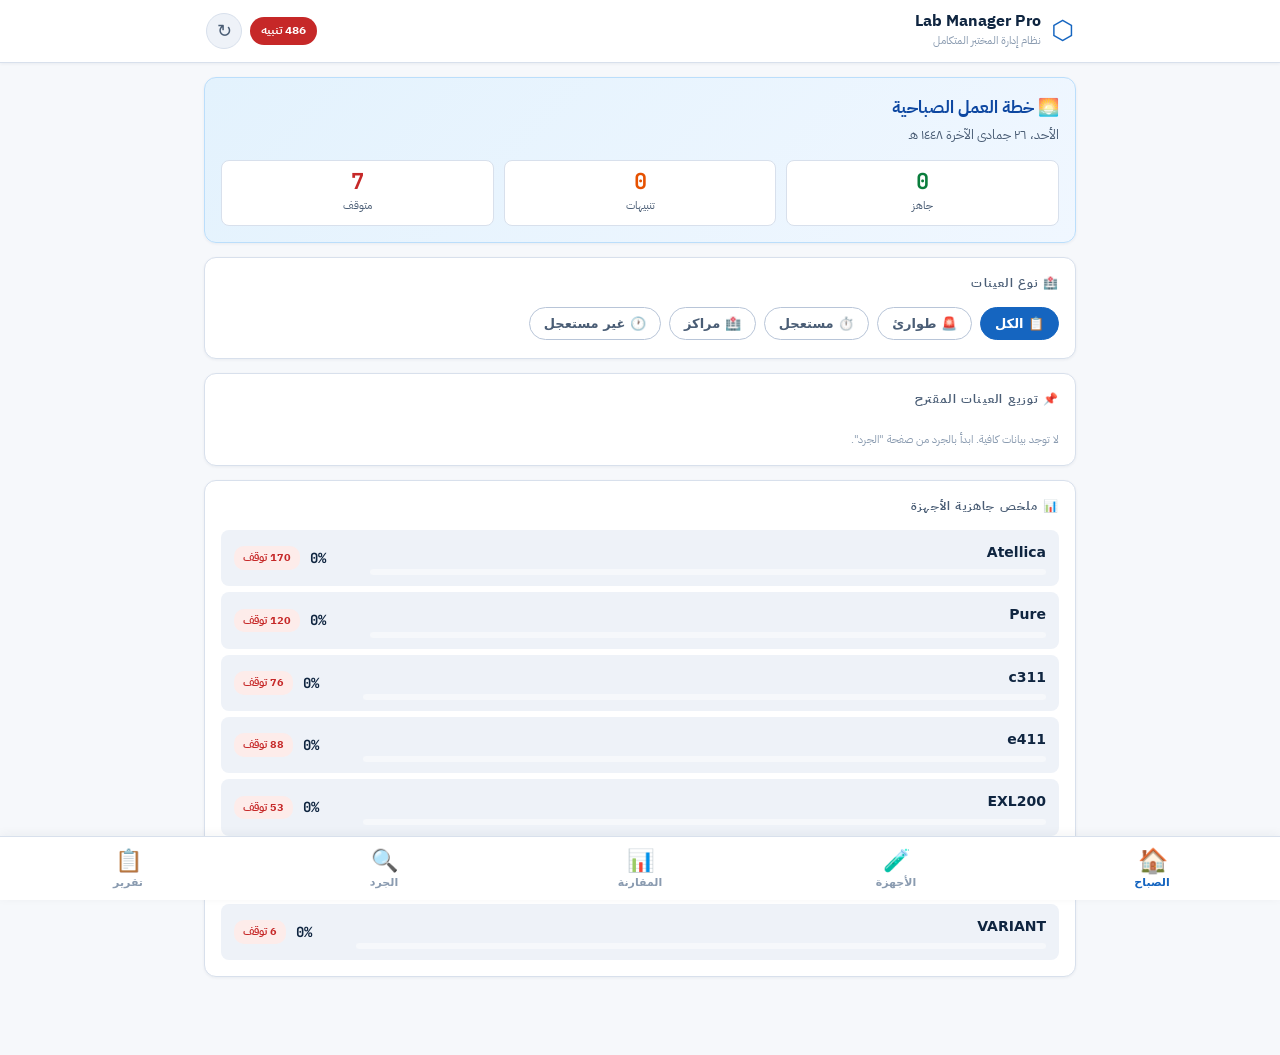
==== commit e5c708bc: "Add files via upload" ====
--- a/index.html
+++ b/index.html
@@ -284,6 +284,12 @@
 <script src="data.js"></script>
 <script src="shared.js"></script>
 <script src="app.js"></script>
+<script>
+  // تهيئة التطبيق عند تحميل الصفحة
+  document.addEventListener('DOMContentLoaded', function() {
+    init();
+  });
+</script>
 
 </body>
 </html>
--- a/style.css
+++ b/style.css
@@ -0,0 +1,1175 @@
+/* ═══════════════════════════════════════════════════════════
+   Lab Manager Pro v2 — الواجهة الفاتحة
+   ═══════════════════════════════════════════════════════════ */
+
+:root {
+  /* ── الألوان الأساسية ── */
+  --bg:        #f6f8fb;   /* خلفية الصفحة */
+  --bg2:       #ffffff;   /* خلفية البطاقات */
+  --bg3:       #eef2f8;   /* خلفية عناصر داخلية */
+  --border:    #d8e0ec;   /* حدود خفيفة */
+  --border2:   #b8c5d8;   /* حدود أوضح */
+
+  /* ── النصوص ── */
+  --text:      #0f2540;   /* نص أساسي — كحلي داكن واضح في الشمس */
+  --text2:     #4a5d75;   /* نص ثانوي */
+  --text3:     #8a9bb0;   /* نص باهت */
+
+  /* ── الألوان الدلالية ── */
+  --primary:   #1565c0;   /* أزرق طبي */
+  --primary-d: #0d47a1;
+  --ok:        #0a7d3c;   /* أخضر نجاح */
+  --warn:      #e65100;   /* برتقالي تحذير */
+  --danger:    #c62828;   /* أحمر خطر */
+  --info:      #0277bd;   /* أزرق معلومة */
+
+  /* ── حالات فاتحة ── */
+  --ok-bg:     #e6f4ea;
+  --warn-bg:   #fff3e0;
+  --danger-bg: #fdecea;
+  --info-bg:   #e3f2fd;
+
+  /* ── الخطوط ── */
+  --font: 'IBM Plex Sans Arabic', system-ui, -apple-system, sans-serif;
+  --mono: 'JetBrains Mono', 'Courier New', monospace;
+
+  /* ── الأبعاد ── */
+  --radius:    12px;
+  --radius-sm: 8px;
+  --radius-lg: 16px;
+  --nav-h:     64px;
+  --header-h:  62px;
+
+  /* ── الظلال ── */
+  --shadow-sm: 0 1px 3px rgba(15,37,64,0.06);
+  --shadow:    0 2px 8px rgba(15,37,64,0.08);
+  --shadow-lg: 0 8px 24px rgba(15,37,64,0.12);
+}
+
+/* ═══════════════ Reset ═══════════════ */
+* { box-sizing: border-box; margin: 0; padding: 0; }
+
+html { scroll-behavior: smooth; }
+
+body {
+  font-family: var(--font);
+  background: var(--bg);
+  color: var(--text);
+  min-height: 100vh;
+  direction: rtl;
+  font-size: 15px;
+  line-height: 1.6;
+  overflow-x: hidden;
+  padding-bottom: var(--nav-h);
+  -webkit-font-smoothing: antialiased;
+  -webkit-tap-highlight-color: transparent;
+}
+
+/* ═══════════════ الهيدر ═══════════════ */
+.app-header {
+  background: var(--bg2);
+  border-bottom: 1px solid var(--border);
+  position: sticky;
+  top: 0;
+  z-index: 100;
+  box-shadow: var(--shadow-sm);
+}
+
+.header-inner {
+  max-width: 900px;
+  margin: 0 auto;
+  padding: 10px 16px;
+  display: flex;
+  align-items: center;
+  justify-content: space-between;
+  min-height: var(--header-h);
+}
+
+.logo-area {
+  display: flex;
+  align-items: center;
+  gap: 10px;
+}
+
+.logo-icon {
+  font-size: 26px;
+  color: var(--primary);
+  font-weight: 700;
+}
+
+h1 {
+  font-size: 16px;
+  font-weight: 700;
+  color: var(--text);
+  line-height: 1.2;
+}
+
+.subtitle {
+  font-size: 11px;
+  color: var(--text3);
+  margin-top: 1px;
+}
+
+.header-actions {
+  display: flex;
+  align-items: center;
+  gap: 8px;
+}
+
+.alert-badge {
+  background: var(--danger);
+  color: #fff;
+  border-radius: 14px;
+  padding: 4px 11px;
+  font-size: 12px;
+  font-weight: 700;
+  cursor: pointer;
+  display: none;
+  transition: transform 0.15s;
+}
+
+.alert-badge.show { display: inline-block; }
+.alert-badge:active { transform: scale(0.95); }
+
+.icon-btn {
+  background: var(--bg3);
+  border: 1px solid var(--border);
+  color: var(--text2);
+  width: 36px;
+  height: 36px;
+  border-radius: 50%;
+  font-size: 18px;
+  cursor: pointer;
+  display: flex;
+  align-items: center;
+  justify-content: center;
+  transition: all 0.2s;
+}
+
+.icon-btn:active {
+  transform: scale(0.92);
+  background: var(--primary);
+  color: #fff;
+}
+
+/* ═══════════════ الصفحات ═══════════════ */
+.page {
+  display: none;
+  max-width: 900px;
+  margin: 0 auto;
+  padding: 14px;
+  flex-direction: column;
+  gap: 14px;
+}
+
+.page.active { display: flex; }
+
+/* ═══════════════ البطاقات ═══════════════ */
+.card {
+  background: var(--bg2);
+  border: 1px solid var(--border);
+  border-radius: var(--radius);
+  padding: 16px;
+  box-shadow: var(--shadow-sm);
+}
+
+.card-title {
+  font-size: 12px;
+  font-weight: 700;
+  color: var(--text2);
+  text-transform: uppercase;
+  letter-spacing: 1.2px;
+  margin-bottom: 14px;
+  display: flex;
+  align-items: center;
+  gap: 6px;
+}
+
+/* ═══════════════ بطاقة الصباح ═══════════════ */
+.hero-card {
+  background: linear-gradient(135deg, #e3f2fd 0%, #f0f7ff 100%);
+  border-color: #bbdefb;
+}
+
+.hero-title {
+  font-size: 17px;
+  font-weight: 700;
+  color: var(--primary-d);
+}
+
+.hero-date {
+  font-size: 13px;
+  color: var(--text2);
+  margin-top: 4px;
+}
+
+.hero-summary {
+  margin-top: 14px;
+  display: grid;
+  grid-template-columns: repeat(3, 1fr);
+  gap: 10px;
+}
+
+.summary-stat {
+  background: var(--bg2);
+  border-radius: var(--radius-sm);
+  padding: 10px 8px;
+  text-align: center;
+  border: 1px solid var(--border);
+}
+
+.summary-stat .stat-value {
+  font-size: 22px;
+  font-weight: 700;
+  font-family: var(--mono);
+  line-height: 1;
+}
+
+.summary-stat .stat-label {
+  font-size: 11px;
+  color: var(--text2);
+  margin-top: 4px;
+}
+
+.summary-stat.ok .stat-value     { color: var(--ok); }
+.summary-stat.warn .stat-value   { color: var(--warn); }
+.summary-stat.danger .stat-value { color: var(--danger); }
+
+/* ═══════════════ فلاتر نوع العينة ═══════════════ */
+.sample-filter {
+  display: flex;
+  gap: 8px;
+  overflow-x: auto;
+  scrollbar-width: none;
+  padding-bottom: 2px;
+}
+
+.sample-filter::-webkit-scrollbar { display: none; }
+
+.sample-chip {
+  flex-shrink: 0;
+  padding: 8px 14px;
+  border-radius: 20px;
+  border: 1.5px solid var(--border2);
+  background: var(--bg2);
+  color: var(--text2);
+  font-size: 13px;
+  font-weight: 600;
+  cursor: pointer;
+  transition: all 0.2s;
+  font-family: var(--font);
+  display: flex;
+  align-items: center;
+  gap: 5px;
+}
+
+.sample-chip.active {
+  background: var(--primary);
+  color: #fff;
+  border-color: var(--primary);
+}
+
+.sample-chip:active { transform: scale(0.96); }
+
+/* ═══════════════ خطة الصباح ═══════════════ */
+.morning-plan {
+  display: flex;
+  flex-direction: column;
+  gap: 8px;
+}
+
+.plan-item {
+  display: grid;
+  grid-template-columns: 24px 1fr auto;
+  align-items: center;
+  gap: 10px;
+  padding: 11px 13px;
+  background: var(--bg3);
+  border-radius: var(--radius-sm);
+  border-right: 4px solid var(--primary);
+}
+
+.plan-item.priority-emergency { border-right-color: var(--danger); background: var(--danger-bg); }
+.plan-item.priority-urgent    { border-right-color: var(--warn);   background: var(--warn-bg); }
+.plan-item.priority-routine   { border-right-color: var(--primary); }
+
+.plan-test {
+  font-family: var(--mono);
+  font-weight: 700;
+  font-size: 14px;
+  color: var(--text);
+}
+
+.plan-device {
+  font-size: 12px;
+  color: var(--text2);
+  margin-top: 2px;
+}
+
+.plan-arrow {
+  color: var(--primary);
+  font-size: 18px;
+  font-weight: 700;
+}
+
+/* ═══════════════ ملخص الأجهزة ═══════════════ */
+.device-summary-row {
+  display: grid;
+  grid-template-columns: 1fr auto auto;
+  align-items: center;
+  gap: 10px;
+  padding: 11px 13px;
+  background: var(--bg3);
+  border-radius: var(--radius-sm);
+  margin-bottom: 6px;
+}
+
+.device-summary-row:last-child { margin-bottom: 0; }
+
+.dsr-name {
+  font-size: 14px;
+  font-weight: 600;
+  color: var(--text);
+}
+
+.dsr-bar-track {
+  height: 6px;
+  background: var(--bg);
+  border-radius: 3px;
+  overflow: hidden;
+  margin-top: 6px;
+}
+
+.dsr-bar-fill {
+  height: 100%;
+  border-radius: 3px;
+  background: linear-gradient(90deg, var(--ok), var(--primary));
+  transition: width 0.5s;
+}
+
+.dsr-pct {
+  font-family: var(--mono);
+  font-size: 14px;
+  font-weight: 700;
+  color: var(--text);
+  min-width: 50px;
+  text-align: left;
+}
+
+.dsr-badge {
+  font-size: 11px;
+  padding: 3px 9px;
+  border-radius: 10px;
+  font-weight: 700;
+  white-space: nowrap;
+}
+
+.dsr-badge.ok     { background: var(--ok-bg);     color: var(--ok); }
+.dsr-badge.warn   { background: var(--warn-bg);   color: var(--warn); }
+.dsr-badge.danger { background: var(--danger-bg); color: var(--danger); }
+
+/* ═══════════════ تبويبات الأجهزة ═══════════════ */
+.dev-tabs-nav {
+  display: flex;
+  overflow-x: auto;
+  scrollbar-width: none;
+  background: var(--bg3);
+  border-bottom: 1px solid var(--border);
+}
+
+.dev-tabs-nav::-webkit-scrollbar { display: none; }
+
+.dev-tab-btn {
+  flex-shrink: 0;
+  background: none;
+  border: none;
+  color: var(--text2);
+  padding: 13px 16px;
+  cursor: pointer;
+  font-family: var(--mono);
+  font-size: 12px;
+  font-weight: 600;
+  border-bottom: 3px solid transparent;
+  white-space: nowrap;
+  transition: all 0.2s;
+}
+
+.dev-tab-btn.active {
+  color: var(--primary);
+  border-bottom-color: var(--primary);
+  background: var(--bg2);
+}
+
+.dev-tab-content { display: none; padding: 14px; }
+.dev-tab-content.active { display: block; }
+
+/* ═══════════════ أقسام داخل الأجهزة ═══════════════ */
+.section-header {
+  font-size: 11px;
+  font-weight: 700;
+  color: var(--text2);
+  text-transform: uppercase;
+  letter-spacing: 1px;
+  padding: 10px 0 6px;
+  border-bottom: 2px solid var(--border);
+  margin: 14px 0 8px;
+  display: flex;
+  justify-content: space-between;
+  align-items: center;
+}
+
+.section-header:first-child { margin-top: 0; }
+
+.section-count {
+  font-family: var(--mono);
+  font-size: 12px;
+  color: var(--text3);
+  font-weight: 600;
+}
+
+/* ═══════════════ بطاقة صنف ═══════════════ */
+.reagent-list {
+  display: flex;
+  flex-direction: column;
+  gap: 7px;
+}
+
+.reagent-item {
+  background: var(--bg2);
+  border: 1.5px solid var(--border);
+  border-radius: var(--radius-sm);
+  padding: 11px 13px;
+  cursor: pointer;
+  transition: all 0.15s;
+  position: relative;
+}
+
+.reagent-item:active { transform: scale(0.99); }
+
+.reagent-item.status-red    { border-color: #e57373; background: var(--danger-bg); }
+.reagent-item.status-yellow { border-color: #ffb74d; background: var(--warn-bg); }
+.reagent-item.status-orange { border-color: #ffb74d; background: #fff8e1; }
+
+.reagent-item.status-ok { border-color: var(--border); }
+
+.reagent-top {
+  display: flex;
+  align-items: flex-start;
+  justify-content: space-between;
+  gap: 8px;
+  margin-bottom: 8px;
+}
+
+.reagent-name {
+  font-family: var(--mono);
+  font-size: 13px;
+  font-weight: 700;
+  color: var(--text);
+}
+
+.reagent-type {
+  font-size: 10px;
+  color: var(--text3);
+  margin-top: 2px;
+  text-transform: uppercase;
+  letter-spacing: 0.5px;
+}
+
+.reagent-shared {
+  font-size: 10px;
+  color: var(--info);
+  background: var(--info-bg);
+  padding: 1px 6px;
+  border-radius: 8px;
+  margin-top: 3px;
+  display: inline-block;
+}
+
+.status-pill {
+  font-size: 11px;
+  padding: 3px 10px;
+  border-radius: 12px;
+  font-weight: 700;
+  white-space: nowrap;
+  flex-shrink: 0;
+}
+
+.pill-ok     { background: var(--ok-bg);     color: var(--ok); }
+.pill-red    { background: var(--danger-bg); color: var(--danger); }
+.pill-yellow { background: var(--warn-bg);   color: var(--warn); }
+.pill-orange { background: #fff8e1;          color: #e65100; }
+
+/* ═══════════════ شريط تقدم الكتة ═══════════════ */
+.kit-progress { margin-bottom: 8px; }
+
+.kit-progress-label {
+  display: flex;
+  justify-content: space-between;
+  margin-bottom: 4px;
+}
+
+.kpl-text { font-size: 10px; color: var(--text3); }
+
+.kpl-days {
+  font-size: 11px;
+  font-family: var(--mono);
+  font-weight: 700;
+}
+
+.kpl-days.green  { color: var(--ok); }
+.kpl-days.yellow { color: var(--warn); }
+.kpl-days.red    { color: var(--danger); }
+
+.kit-bar-track {
+  height: 5px;
+  background: var(--bg3);
+  border-radius: 3px;
+  overflow: hidden;
+}
+
+.kit-bar-fill {
+  height: 100%;
+  border-radius: 3px;
+  transition: width 0.5s;
+}
+
+.kit-bar-fill.green  { background: var(--ok); }
+.kit-bar-fill.yellow { background: var(--warn); }
+.kit-bar-fill.red    { background: var(--danger); }
+
+/* ═══════════════ بيانات الصنف ═══════════════ */
+.reagent-meta {
+  display: grid;
+  grid-template-columns: 1fr 1fr 1fr 1fr;
+  gap: 8px;
+}
+
+.meta-field {
+  display: flex;
+  flex-direction: column;
+  gap: 2px;
+}
+
+.meta-label {
+  font-size: 10px;
+  color: var(--text3);
+  text-transform: uppercase;
+  letter-spacing: 0.5px;
+}
+
+.meta-val {
+  font-size: 12px;
+  color: var(--text2);
+  font-family: var(--mono);
+  font-weight: 600;
+}
+
+/* ═══════════════ جدول المقارنة ═══════════════ */
+.compare-wrapper {
+  overflow-x: auto;
+  border-radius: var(--radius-sm);
+  border: 1px solid var(--border);
+}
+
+.compare-table {
+  width: 100%;
+  border-collapse: collapse;
+  font-size: 13px;
+  min-width: 600px;
+}
+
+.compare-table thead {
+  background: var(--bg3);
+  position: sticky;
+  top: 0;
+}
+
+.compare-table th {
+  padding: 11px 9px;
+  text-align: center;
+  font-weight: 700;
+  color: var(--text2);
+  font-size: 11px;
+  text-transform: uppercase;
+  letter-spacing: 0.5px;
+  border-bottom: 2px solid var(--border);
+  white-space: nowrap;
+}
+
+.compare-table th:first-child {
+  text-align: right;
+  position: sticky;
+  right: 0;
+  background: var(--bg3);
+  z-index: 2;
+}
+
+.compare-table td {
+  padding: 10px 9px;
+  text-align: center;
+  border-bottom: 1px solid var(--border);
+  font-family: var(--mono);
+  font-size: 12px;
+}
+
+.compare-table td:first-child {
+  text-align: right;
+  font-weight: 700;
+  position: sticky;
+  right: 0;
+  background: var(--bg2);
+  font-family: var(--font);
+  z-index: 1;
+}
+
+.compare-table tr:hover td { background: var(--bg3); }
+.compare-table tr:hover td:first-child { background: var(--bg3); }
+
+.compare-table tr.row-best td {
+  background: var(--ok-bg);
+}
+
+.compare-table tr.row-best td:first-child {
+  background: var(--ok-bg);
+  color: var(--ok);
+}
+
+.cell-ok      { color: var(--ok); font-weight: 700; }
+.cell-no      { color: var(--danger); font-weight: 700; }
+.cell-partial { color: var(--warn); font-weight: 700; }
+.cell-na      { color: var(--text3); }
+
+.best-device-tag {
+  display: inline-block;
+  background: var(--ok);
+  color: #fff;
+  font-size: 10px;
+  padding: 2px 7px;
+  border-radius: 8px;
+  font-family: var(--font);
+  font-weight: 700;
+  margin: 1px;
+}
+
+/* ═══════════════ حقل البحث ═══════════════ */
+.search-input {
+  width: 100%;
+  background: var(--bg3);
+  border: 1.5px solid var(--border);
+  color: var(--text);
+  padding: 11px 14px;
+  border-radius: var(--radius-sm);
+  font-family: var(--font);
+  font-size: 15px;
+  outline: none;
+  transition: border-color 0.2s;
+}
+
+.search-input:focus {
+  border-color: var(--primary);
+  background: var(--bg2);
+}
+
+/* ═══════════════ وضع الجرد ═══════════════ */
+.audit-device-grid {
+  display: grid;
+  grid-template-columns: repeat(auto-fill, minmax(140px, 1fr));
+  gap: 8px;
+}
+
+.audit-device-btn {
+  padding: 14px 12px;
+  background: var(--bg3);
+  border: 1.5px solid var(--border);
+  border-radius: var(--radius-sm);
+  cursor: pointer;
+  font-family: var(--font);
+  font-size: 13px;
+  font-weight: 600;
+  color: var(--text);
+  text-align: center;
+  transition: all 0.2s;
+}
+
+.audit-device-btn:active { transform: scale(0.97); }
+
+.audit-device-btn.active {
+  background: var(--primary);
+  color: #fff;
+  border-color: var(--primary);
+}
+
+.audit-device-btn .adb-count {
+  display: block;
+  font-family: var(--mono);
+  font-size: 11px;
+  color: var(--text3);
+  margin-top: 4px;
+  font-weight: 500;
+}
+
+.audit-device-btn.active .adb-count { color: rgba(255,255,255,0.8); }
+
+/* أزرار الكمية السريعة */
+.qty-quick {
+  display: flex;
+  gap: 6px;
+  margin-top: 8px;
+  flex-wrap: wrap;
+}
+
+.qty-btn {
+  flex: 1;
+  min-width: 44px;
+  padding: 9px 6px;
+  background: var(--bg3);
+  border: 1.5px solid var(--border);
+  border-radius: var(--radius-sm);
+  font-family: var(--mono);
+  font-size: 15px;
+  font-weight: 700;
+  color: var(--text);
+  cursor: pointer;
+  transition: all 0.15s;
+}
+
+.qty-btn:active {
+  background: var(--primary);
+  color: #fff;
+  border-color: var(--primary);
+}
+
+/* ═══════════════ أزرار ═══════════════ */
+.btn-primary {
+  background: var(--primary);
+  border: none;
+  color: #fff;
+  padding: 12px 20px;
+  border-radius: var(--radius-sm);
+  cursor: pointer;
+  font-family: var(--font);
+  font-size: 14px;
+  font-weight: 700;
+  transition: all 0.15s;
+  box-shadow: var(--shadow-sm);
+}
+
+.btn-primary:active {
+  transform: scale(0.97);
+  background: var(--primary-d);
+}
+
+.btn-secondary {
+  background: var(--bg2);
+  border: 1.5px solid var(--border2);
+  color: var(--text);
+  padding: 11px 16px;
+  border-radius: var(--radius-sm);
+  cursor: pointer;
+  font-family: var(--font);
+  font-size: 13px;
+  font-weight: 600;
+  transition: all 0.15s;
+}
+
+.btn-secondary:active {
+  transform: scale(0.97);
+  background: var(--bg3);
+}
+
+.btn-sm {
+  background: var(--primary);
+  border: none;
+  color: #fff;
+  padding: 7px 14px;
+  border-radius: var(--radius-sm);
+  cursor: pointer;
+  font-family: var(--font);
+  font-size: 12px;
+  font-weight: 700;
+}
+
+.btn-save {
+  width: 100%;
+  background: var(--ok);
+  border: none;
+  color: #fff;
+  padding: 14px;
+  border-radius: var(--radius-sm);
+  font-family: var(--font);
+  font-size: 15px;
+  font-weight: 700;
+  cursor: pointer;
+  margin-top: 14px;
+  transition: all 0.15s;
+}
+
+.btn-save:active { transform: scale(0.98); background: #06622e; }
+
+.btn-delete {
+  width: 100%;
+  background: var(--danger-bg);
+  border: 1.5px solid #e57373;
+  color: var(--danger);
+  padding: 12px;
+  border-radius: var(--radius-sm);
+  font-family: var(--font);
+  font-size: 14px;
+  font-weight: 600;
+  cursor: pointer;
+  margin-top: 8px;
+}
+
+.btn-danger {
+  background: var(--danger);
+  border: none;
+  color: #fff;
+  padding: 9px 22px;
+  border-radius: var(--radius-sm);
+  font-family: var(--font);
+  font-size: 14px;
+  font-weight: 700;
+  cursor: pointer;
+}
+
+.btn-cancel {
+  background: var(--bg2);
+  border: 1px solid var(--border);
+  color: var(--text2);
+  padding: 9px 22px;
+  border-radius: var(--radius-sm);
+  font-family: var(--font);
+  font-size: 14px;
+  cursor: pointer;
+}
+
+.action-row {
+  display: flex;
+  gap: 8px;
+  flex-wrap: wrap;
+}
+
+/* ═══════════════ خيارات التقرير ═══════════════ */
+.report-options {
+  display: grid;
+  grid-template-columns: 1fr 1fr;
+  gap: 8px;
+}
+
+.radio-card {
+  display: flex;
+  align-items: center;
+  gap: 8px;
+  padding: 12px 14px;
+  background: var(--bg3);
+  border: 1.5px solid var(--border);
+  border-radius: var(--radius-sm);
+  cursor: pointer;
+  font-size: 13px;
+  font-weight: 600;
+  transition: all 0.15s;
+}
+
+.radio-card:has(input:checked) {
+  background: var(--info-bg);
+  border-color: var(--primary);
+  color: var(--primary-d);
+}
+
+.radio-card input {
+  width: 16px;
+  height: 16px;
+  accent-color: var(--primary);
+  cursor: pointer;
+}
+
+/* ═══════════════ معاينة التقرير ═══════════════ */
+.report-preview {
+  font-family: var(--font);
+  font-size: 12px;
+  line-height: 1.9;
+  color: var(--text);
+  white-space: pre-wrap;
+  word-break: break-word;
+  background: var(--bg3);
+  border: 1px solid var(--border);
+  border-radius: var(--radius-sm);
+  padding: 14px;
+  max-height: 400px;
+  overflow-y: auto;
+}
+
+/* ═══════════════ نافذة Modal ═══════════════ */
+.modal-overlay {
+  position: fixed;
+  inset: 0;
+  background: rgba(15,37,64,0.5);
+  backdrop-filter: blur(4px);
+  -webkit-backdrop-filter: blur(4px);
+  z-index: 500;
+  display: none;
+  align-items: flex-end;
+  justify-content: center;
+}
+
+.modal-overlay.open { display: flex; }
+
+.modal {
+  background: var(--bg2);
+  border-radius: var(--radius-lg) var(--radius-lg) 0 0;
+  padding: 20px;
+  width: 100%;
+  max-width: 640px;
+  max-height: 92vh;
+  overflow-y: auto;
+  animation: slideUp 0.25s ease-out;
+}
+
+@keyframes slideUp {
+  from { transform: translateY(100%); }
+  to { transform: translateY(0); }
+}
+
+.modal-title {
+  font-size: 16px;
+  font-weight: 700;
+  margin-bottom: 16px;
+  display: flex;
+  justify-content: space-between;
+  align-items: center;
+  color: var(--text);
+}
+
+.modal-close {
+  background: var(--bg3);
+  border: none;
+  color: var(--text2);
+  font-size: 20px;
+  cursor: pointer;
+  width: 34px;
+  height: 34px;
+  border-radius: 50%;
+  display: flex;
+  align-items: center;
+  justify-content: center;
+}
+
+.modal-section-title {
+  font-size: 11px;
+  font-weight: 700;
+  color: var(--text2);
+  text-transform: uppercase;
+  letter-spacing: 1px;
+  margin-bottom: 10px;
+  margin-top: 4px;
+}
+
+.form-group { margin-bottom: 12px; }
+
+.form-label {
+  font-size: 12px;
+  color: var(--text2);
+  margin-bottom: 5px;
+  display: block;
+  font-weight: 600;
+}
+
+.form-input {
+  width: 100%;
+  background: var(--bg3);
+  border: 1.5px solid var(--border);
+  color: var(--text);
+  padding: 11px 13px;
+  border-radius: var(--radius-sm);
+  font-family: var(--font);
+  font-size: 14px;
+  outline: none;
+  transition: all 0.2s;
+}
+
+.form-input:focus {
+  border-color: var(--primary);
+  background: var(--bg2);
+}
+
+.form-row {
+  display: grid;
+  grid-template-columns: 1fr 1fr;
+  gap: 10px;
+}
+
+.section-divider {
+  border: none;
+  border-top: 1px solid var(--border);
+  margin: 16px 0;
+}
+
+.delete-confirm {
+  display: none;
+  margin-top: 10px;
+  background: var(--danger-bg);
+  border: 1.5px solid #e57373;
+  border-radius: var(--radius-sm);
+  padding: 14px;
+  text-align: center;
+}
+
+.delete-confirm p {
+  font-size: 14px;
+  margin-bottom: 11px;
+  color: var(--danger);
+  font-weight: 600;
+}
+
+.delete-confirm-actions {
+  display: flex;
+  gap: 10px;
+  justify-content: center;
+}
+
+/* ═══════════════ Toast ═══════════════ */
+.toast {
+  position: fixed;
+  bottom: calc(var(--nav-h) + 16px);
+  left: 50%;
+  transform: translateX(-50%) translateY(80px);
+  opacity: 0;
+  background: var(--text);
+  color: #fff;
+  padding: 12px 22px;
+  border-radius: 24px;
+  font-weight: 700;
+  font-size: 13px;
+  z-index: 999;
+  transition: transform 0.3s, opacity 0.3s;
+  pointer-events: none;
+  box-shadow: var(--shadow-lg);
+  white-space: nowrap;
+}
+
+.toast.show {
+  transform: translateX(-50%) translateY(0);
+  opacity: 1;
+}
+
+.toast.success { background: var(--ok); }
+.toast.error   { background: var(--danger); }
+.toast.warn    { background: var(--warn); }
+
+/* ═══════════════ النافبار السفلي ═══════════════ */
+.bottom-nav {
+  position: fixed;
+  bottom: 0;
+  left: 0;
+  right: 0;
+  height: var(--nav-h);
+  background: var(--bg2);
+  border-top: 1px solid var(--border);
+  display: flex;
+  z-index: 200;
+  box-shadow: 0 -2px 10px rgba(15,37,64,0.05);
+}
+
+.nav-btn {
+  flex: 1;
+  display: flex;
+  flex-direction: column;
+  align-items: center;
+  justify-content: center;
+  gap: 3px;
+  background: none;
+  border: none;
+  color: var(--text3);
+  cursor: pointer;
+  font-family: var(--font);
+  font-size: 11px;
+  font-weight: 600;
+  transition: all 0.2s;
+  padding: 6px 4px;
+}
+
+.nav-btn .nav-icon {
+  font-size: 22px;
+  transition: transform 0.2s;
+}
+
+.nav-btn.active {
+  color: var(--primary);
+}
+
+.nav-btn.active .nav-icon {
+  transform: scale(1.1);
+}
+
+.nav-btn:active { background: var(--bg3); }
+
+/* ═══════════════ نصيحة ═══════════════ */
+.hint {
+  font-size: 11px;
+  color: var(--text3);
+  margin-top: 8px;
+  line-height: 1.6;
+}
+
+/* ═══════════════ Scrollbar ═══════════════ */
+::-webkit-scrollbar { width: 6px; height: 6px; }
+::-webkit-scrollbar-track { background: var(--bg3); }
+::-webkit-scrollbar-thumb {
+  background: var(--border2);
+  border-radius: 3px;
+}
+::-webkit-scrollbar-thumb:hover { background: var(--text3); }
+
+/* ═══════════════ Responsive ═══════════════ */
+@media (max-width: 480px) {
+  .hero-summary { grid-template-columns: repeat(3, 1fr); gap: 6px; }
+  .summary-stat { padding: 8px 4px; }
+  .summary-stat .stat-value { font-size: 18px; }
+  .summary-stat .stat-label { font-size: 10px; }
+
+  .reagent-meta { grid-template-columns: 1fr 1fr; }
+  .report-options { grid-template-columns: 1fr; }
+  .form-row { grid-template-columns: 1fr; }
+
+  .compare-table { font-size: 12px; }
+  .compare-table th, .compare-table td { padding: 8px 6px; }
+}
+
+/* ═══════════════ الطباعة A4 ═══════════════ */
+@media print {
+  body {
+    background: #fff;
+    padding: 0;
+    font-size: 10pt;
+  }
+
+  .app-header,
+  .bottom-nav,
+  .toast,
+  .modal-overlay,
+  .action-row,
+  .search-input,
+  .hint,
+  .icon-btn,
+  .alert-badge {
+    display: none !important;
+  }
+
+  .page {
+    display: none !important;
+    padding: 0;
+    max-width: 100%;
+  }
+
+  .page.active { display: block !important; }
+
+  .card {
+    box-shadow: none;
+    border: 1px solid #ccc;
+    page-break-inside: avoid;
+    margin-bottom: 10px;
+  }
+
+  .compare-table { font-size: 9pt; }
+  .compare-table th, .compare-table td { padding: 5px 4px; }
+}
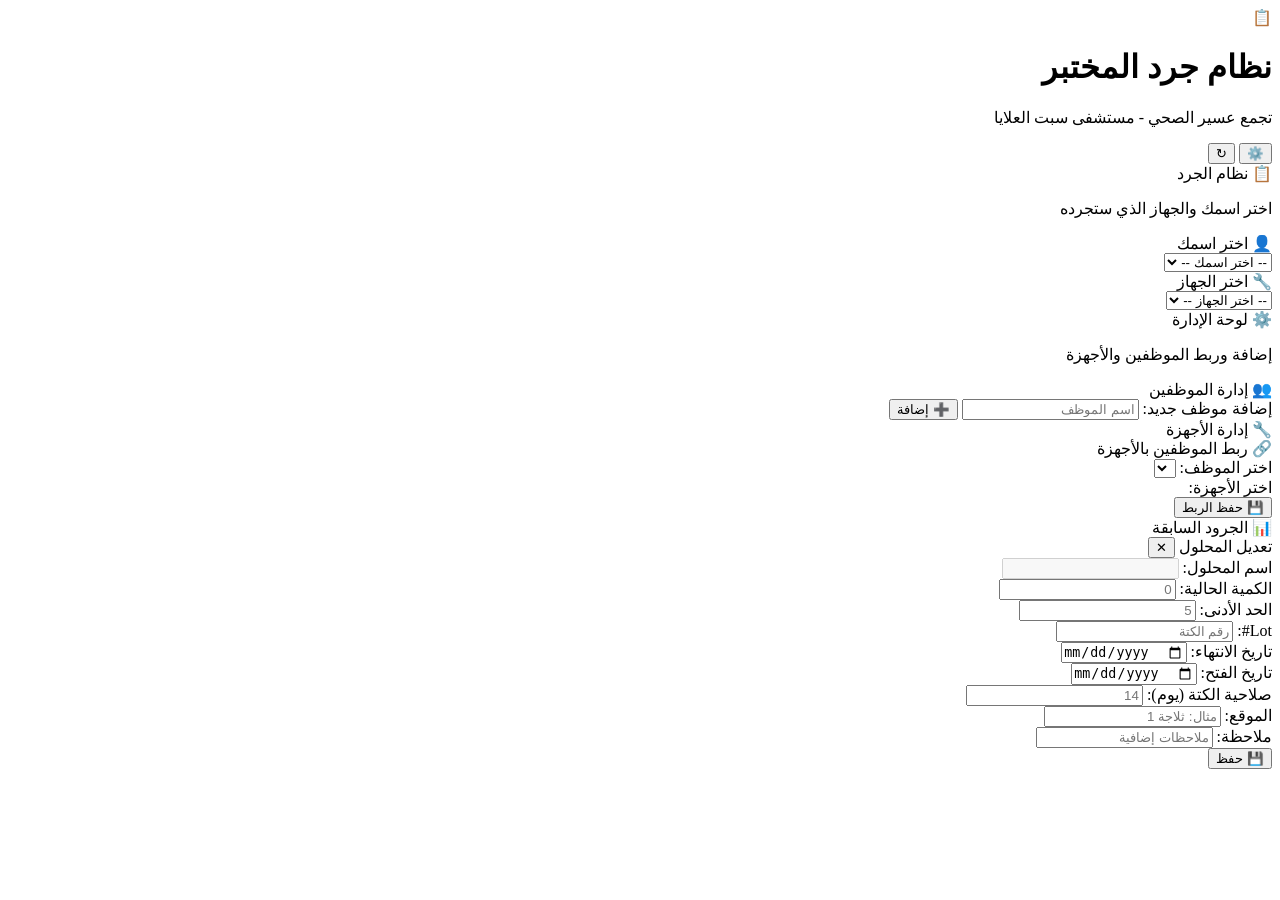
==== commit 480d2898: "Add files via upload" ====
--- a/index.html
+++ b/index.html
@@ -4,14 +4,11 @@
 <meta charset="UTF-8">
 <meta name="viewport" content="width=device-width, initial-scale=1.0, maximum-scale=1.0">
 <meta name="theme-color" content="#1565c0">
-<meta name="apple-mobile-web-app-capable" content="yes">
-<meta name="apple-mobile-web-app-status-bar-style" content="default">
-<meta name="apple-mobile-web-app-title" content="Lab Manager">
-<title>Lab Manager Pro v2</title>
+<title>نظام جرد المختبر - Lab Inventory</title>
 <link rel="preconnect" href="https://fonts.googleapis.com">
 <link rel="preconnect" href="https://fonts.gstatic.com" crossorigin>
 <link href="https://fonts.googleapis.com/css2?family=IBM+Plex+Sans+Arabic:wght@300;400;500;600;700&family=JetBrains+Mono:wght@400;600&display=swap" rel="stylesheet">
-<link rel="stylesheet" href="style.css">
+<link rel="stylesheet" href="style-new.css">
 </head>
 <body>
 
@@ -19,261 +16,158 @@
 <header class="app-header">
   <div class="header-inner">
     <div class="logo-area">
-      <span class="logo-icon">⬡</span>
+      <span class="logo-icon">📋</span>
       <div>
-        <h1>Lab Manager Pro</h1>
-        <p class="subtitle">نظام إدارة المختبر المتكامل</p>
+        <h1>نظام جرد المختبر</h1>
+        <p class="subtitle">تجمع عسير الصحي - مستشفى سبت العلايا</p>
       </div>
     </div>
     <div class="header-actions">
-      <span class="alert-badge" id="globalAlertBadge" onclick="goToShortages()"></span>
+      <button class="icon-btn" id="settingsBtn" title="الإدارة" onclick="showPage('admin')">⚙️</button>
       <button class="icon-btn" id="refreshBtn" title="تحديث" onclick="refreshAll()">↻</button>
     </div>
   </div>
 </header>
 
-<!-- ═══════════════ صفحة 1: الصباح ═══════════════ -->
-<div class="page active" id="page-home">
+<!-- ═══════════════ صفحة 1: الموظف (الجرد) ═══════════════ -->
+<div class="page active" id="page-inventory">
 
   <div class="card hero-card">
-    <div class="hero-title">🌅 خطة العمل الصباحية</div>
-    <div class="hero-date" id="heroDate"></div>
-    <div class="hero-summary" id="heroSummary"></div>
+    <div class="hero-title">📋 نظام الجرد</div>
+    <p class="hint">اختر اسمك والجهاز الذي ستجرده</p>
   </div>
 
   <div class="card">
-    <div class="card-title">🏥 نوع العينات</div>
-    <div class="sample-filter" id="sampleFilter"></div>
+    <div class="card-title">👤 اختر اسمك</div>
+    <select class="form-input" id="employeeSelect" onchange="updateDevices()">
+      <option value="">-- اختر اسمك --</option>
+    </select>
   </div>
 
   <div class="card">
-    <div class="card-title">📌 توزيع العينات المقترح</div>
-    <div id="morningPlan" class="morning-plan"></div>
+    <div class="card-title">🔧 اختر الجهاز</div>
+    <select class="form-input" id="deviceSelect" onchange="startInventory()">
+      <option value="">-- اختر الجهاز --</option>
+    </select>
   </div>
 
+  <div id="inventoryContent"></div>
+
+</div>
+
+<!-- ═══════════════ صفحة 2: الإدارة ═══════════════ -->
+<div class="page" id="page-admin">
+
+  <div class="card hero-card">
+    <div class="hero-title">⚙️ لوحة الإدارة</div>
+    <p class="hint">إضافة وربط الموظفين والأجهزة</p>
+  </div>
+
+  <!-- ─── قسم الموظفين ─── -->
   <div class="card">
-    <div class="card-title">📊 ملخص جاهزية الأجهزة</div>
-    <div id="deviceSummary"></div>
+    <div class="card-title">👥 إدارة الموظفين</div>
+    <div class="admin-section">
+      <div class="form-group">
+        <label class="form-label">إضافة موظف جديد:</label>
+        <input class="form-input" id="newEmployeeName" placeholder="اسم الموظف">
+        <button class="btn-primary" onclick="addEmployee()">➕ إضافة</button>
+      </div>
+      <div class="employees-list" id="employeesList"></div>
+    </div>
+  </div>
+
+  <!-- ─── قسم الأجهزة ─── -->
+  <div class="card">
+    <div class="card-title">🔧 إدارة الأجهزة</div>
+    <div class="admin-section">
+      <div id="devicesList"></div>
+    </div>
+  </div>
+
+  <!-- ─── قسم الربط ─── -->
+  <div class="card">
+    <div class="card-title">🔗 ربط الموظفين بالأجهزة</div>
+    <div class="admin-section">
+      <div class="form-row">
+        <div class="form-group">
+          <label class="form-label">اختر الموظف:</label>
+          <select class="form-input" id="adminEmployeeSelect"></select>
+        </div>
+        <div class="form-group">
+          <label class="form-label">اختر الأجهزة:</label>
+          <div id="adminDevicesCheckbox"></div>
+        </div>
+      </div>
+      <button class="btn-primary" onclick="saveEmployeeDevices()">💾 حفظ الربط</button>
+    </div>
+  </div>
+
+  <!-- ─── عرض الجرود ─── -->
+  <div class="card">
+    <div class="card-title">📊 الجرود السابقة</div>
+    <div class="admin-section">
+      <div id="previousInventories"></div>
+    </div>
   </div>
 
 </div>
-
-<!-- ═══════════════ صفحة 2: الأجهزة ═══════════════ -->
-<div class="page" id="page-devices">
-
-  <div class="card" style="padding:0;overflow:hidden;">
-    <div class="dev-tabs-nav" id="devTabsNav"></div>
-    <div id="devTabsContent"></div>
-  </div>
-
-</div>
-
-<!-- ═══════════════ صفحة 3: المقارنة ═══════════════ -->
-<div class="page" id="page-compare">
-
-  <div class="card">
-    <div class="card-title">🔍 ابحث عن اختبار</div>
-    <input type="text" class="search-input" id="compareSearch" placeholder="اكتب اسم الاختبار... مثال: TSH" oninput="filterCompare()">
-  </div>
-
-  <div class="card">
-    <div class="card-title">📊 جدول المقارنة — وين أشتغل كل اختبار؟</div>
-    <div class="compare-wrapper">
-      <table class="compare-table" id="compareTable"></table>
-    </div>
-    <p class="hint">💡 <strong>الأنسب</strong> = الجهاز اللي فيه الاختبار جاهز بالكامل. لو أكثر من جهاز جاهز، نعرضهم كلهم.</p>
-  </div>
-
-</div>
-
-<!-- ═══════════════ صفحة 4: الجرد ═══════════════ -->
-<div class="page" id="page-audit">
-
-  <div class="card hero-card">
-    <div class="hero-title">🔍 وضع الجرد السريع</div>
-    <p class="hint" style="margin-top:6px;">امسك الجوال بيد والعلبة باليد الثانية. اضغط على أي صنف لتعديله فورًا.</p>
-  </div>
-
-  <div class="card">
-    <div class="card-title">اختر الجهاز للجرد</div>
-    <div class="audit-device-grid" id="auditDeviceGrid"></div>
-  </div>
-
-  <div id="auditContent"></div>
-
-</div>
-
-<!-- ═══════════════ صفحة 5: التقرير ═══════════════ -->
-<div class="page" id="page-report">
-
-  <div class="card hero-card">
-    <div class="hero-title">📋 تقرير التموين</div>
-    <p class="hint" style="margin-top:6px;">اختر نوع التقرير ثم اطبعه أو شاركه مع موظف التموين.</p>
-  </div>
-
-  <div class="card">
-    <div class="card-title">نوع التقرير</div>
-    <div class="report-options">
-      <label class="radio-card">
-        <input type="radio" name="reportType" value="all" checked onchange="updateReportPreview()">
-        <span>📦 كل الأجهزة</span>
-      </label>
-      <label class="radio-card">
-        <input type="radio" name="reportType" value="device" onchange="updateReportPreview()">
-        <span>🔹 جهاز محدد</span>
-      </label>
-      <label class="radio-card">
-        <input type="radio" name="reportType" value="shortages" onchange="updateReportPreview()">
-        <span>⚠️ النواقص فقط</span>
-      </label>
-      <label class="radio-card">
-        <input type="radio" name="reportType" value="expired" onchange="updateReportPreview()">
-        <span>❌ المنتهية فقط</span>
-      </label>
-    </div>
-    <div class="form-group" id="reportDeviceSelect" style="display:none;margin-top:12px;">
-      <label class="form-label">اختر الجهاز</label>
-      <select class="form-input" id="reportDeviceValue" onchange="updateReportPreview()"></select>
-    </div>
-  </div>
-
-  <div class="card">
-    <div class="card-title">معاينة التقرير</div>
-    <pre id="reportPreview" class="report-preview"></pre>
-    <div class="action-row" style="margin-top:12px;">
-      <button class="btn-primary" onclick="printReport()">🖨️ طباعة A4</button>
-      <button class="btn-secondary" onclick="shareReport()">📤 مشاركة</button>
-      <button class="btn-secondary" onclick="copyReport()">📋 نسخ</button>
-      <button class="btn-secondary" onclick="exportReportExcel()">📊 Excel</button>
-    </div>
-  </div>
-
-  <div class="card">
-    <div class="card-title">💾 النسخ الاحتياطي</div>
-    <div class="action-row">
-      <button class="btn-secondary" onclick="exportData()">📤 تصدير JSON</button>
-      <button class="btn-secondary" onclick="document.getElementById('importFile').click()">📥 استيراد JSON</button>
-      <input type="file" id="importFile" accept=".json" style="display:none;" onchange="importData(event)">
-    </div>
-    <p class="hint">التصدير: يحفظ نسخة من كل البيانات. الاستيراد: يستعيدها من ملف سابق.</p>
-  </div>
-
-</div>
-
-<!-- ═══════════════ النافبار السفلي ═══════════════ -->
-<nav class="bottom-nav">
-  <button class="nav-btn active" onclick="showPage('home')" id="nav-home">
-    <span class="nav-icon">🏠</span><span>الصباح</span>
-  </button>
-  <button class="nav-btn" onclick="showPage('devices')" id="nav-devices">
-    <span class="nav-icon">🧪</span><span>الأجهزة</span>
-  </button>
-  <button class="nav-btn" onclick="showPage('compare')" id="nav-compare">
-    <span class="nav-icon">📊</span><span>المقارنة</span>
-  </button>
-  <button class="nav-btn" onclick="showPage('audit')" id="nav-audit">
-    <span class="nav-icon">🔍</span><span>الجرد</span>
-  </button>
-  <button class="nav-btn" onclick="showPage('report')" id="nav-report">
-    <span class="nav-icon">📋</span><span>تقرير</span>
-  </button>
-</nav>
 
 <!-- ═══════════════ Modal الإضافة/التعديل ═══════════════ -->
 <div class="modal-overlay" id="modalOverlay" onclick="closeModal(event)">
   <div class="modal">
     <div class="modal-title">
-      <span id="modalTitle">إضافة / تعديل</span>
+      <span id="modalTitle">تعديل المحلول</span>
       <button class="modal-close" onclick="closeModalDirect()">✕</button>
     </div>
 
-    <div class="modal-section-title">📦 معلومات المادة</div>
-
     <div class="form-group">
-      <label class="form-label">الاسم *</label>
-      <input class="form-input" id="fName" placeholder="مثال: GLU">
+      <label class="form-label">اسم المحلول:</label>
+      <input class="form-input" id="itemName" disabled>
     </div>
 
     <div class="form-row">
       <div class="form-group">
-        <label class="form-label">النوع</label>
-        <select class="form-input" id="fType">
-          <option value="Reagent">🧪 Reagent — كاشف</option>
-          <option value="Calibrator">⚖️ Calibrator — معايرة</option>
-          <option value="QC">🔬 QC — ضبط جودة</option>
-          <option value="Solution">💧 Solution — محلول تشغيل</option>
-          <option value="Part">⚙️ Part — قطعة / إلكترود</option>
-        </select>
+        <label class="form-label">الكمية الحالية:</label>
+        <input class="form-input" id="itemQty" type="number" min="0" placeholder="0">
       </div>
       <div class="form-group">
-        <label class="form-label">الجهاز</label>
-        <select class="form-input" id="fDevice"></select>
+        <label class="form-label">الحد الأدنى:</label>
+        <input class="form-input" id="itemMinQty" type="number" min="0" placeholder="5">
       </div>
     </div>
 
     <div class="form-row">
       <div class="form-group">
-        <label class="form-label">Lot#</label>
-        <input class="form-input" id="fLot" placeholder="اختياري">
+        <label class="form-label">Lot#:</label>
+        <input class="form-input" id="itemLot" placeholder="رقم الكتة">
       </div>
       <div class="form-group">
-        <label class="form-label">تاريخ الانتهاء</label>
-        <input class="form-input" id="fExpiry" type="date">
+        <label class="form-label">تاريخ الانتهاء:</label>
+        <input class="form-input" id="itemExpiry" type="date">
       </div>
     </div>
 
-    <hr class="section-divider">
-    <div class="modal-section-title">📊 المخزون</div>
-
-    <div class="form-row">
-      <div class="form-group">
-        <label class="form-label">الكمية الحالية</label>
-        <input class="form-input" id="fQty" type="number" min="0" placeholder="0">
-      </div>
-      <div class="form-group">
-        <label class="form-label">حد التنبيه</label>
-        <input class="form-input" id="fMinQty" type="number" min="0" placeholder="5">
-      </div>
-    </div>
-
-    <hr class="section-divider">
-    <div class="modal-section-title">⏱ تتبع الكتة المفتوحة</div>
-
-    <div class="form-row">
-      <div class="form-group">
-        <label class="form-label">تاريخ الفتح</label>
-        <input class="form-input" id="fOpenDate" type="date">
-      </div>
-      <div class="form-group">
-        <label class="form-label">صلاحية الكتة (يوم)</label>
-        <input class="form-input" id="fKitDays" type="number" min="1" placeholder="14">
-      </div>
-    </div>
-    <p class="hint">أسبوعان=14 · 3 أسابيع=21 · شهر=30 · شهران=60</p>
-
-    <hr class="section-divider">
-    <div class="modal-section-title">📍 الموقع والملاحظات</div>
-
     <div class="form-group">
-      <label class="form-label">مكان التخزين</label>
-      <input class="form-input" id="fLocation" placeholder="مثال: ثلاجة 1 / رف A">
+      <label class="form-label">تاريخ الفتح:</label>
+      <input class="form-input" id="itemOpenDate" type="date">
     </div>
 
     <div class="form-group">
-      <label class="form-label">ملاحظة</label>
-      <input class="form-input" id="fNote" placeholder="اختياري">
+      <label class="form-label">صلاحية الكتة (يوم):</label>
+      <input class="form-input" id="itemKitDays" type="number" min="1" placeholder="14">
+    </div>
+
+    <div class="form-group">
+      <label class="form-label">الموقع:</label>
+      <input class="form-input" id="itemLocation" placeholder="مثال: ثلاجة 1">
+    </div>
+
+    <div class="form-group">
+      <label class="form-label">ملاحظة:</label>
+      <input class="form-input" id="itemNote" placeholder="ملاحظات إضافية">
     </div>
 
     <button class="btn-save" onclick="saveItem()">💾 حفظ</button>
-    <button class="btn-delete" id="btnDelete" style="display:none;" onclick="confirmDelete()">🗑 حذف</button>
-
-    <div id="deleteConfirm" class="delete-confirm">
-      <p>هل أنت متأكد من الحذف؟</p>
-      <div class="delete-confirm-actions">
-        <button class="btn-danger" onclick="doDelete()">نعم، احذف</button>
-        <button class="btn-cancel" onclick="cancelDelete()">إلغاء</button>
-      </div>
-    </div>
   </div>
 </div>
 
@@ -282,12 +176,10 @@
 
 <!-- ═══════════════ Scripts ═══════════════ -->
 <script src="data.js"></script>
-<script src="shared.js"></script>
-<script src="app.js"></script>
+<script src="inventory-system.js"></script>
 <script>
-  // تهيئة التطبيق عند تحميل الصفحة
   document.addEventListener('DOMContentLoaded', function() {
-    init();
+    initInventorySystem();
   });
 </script>
 
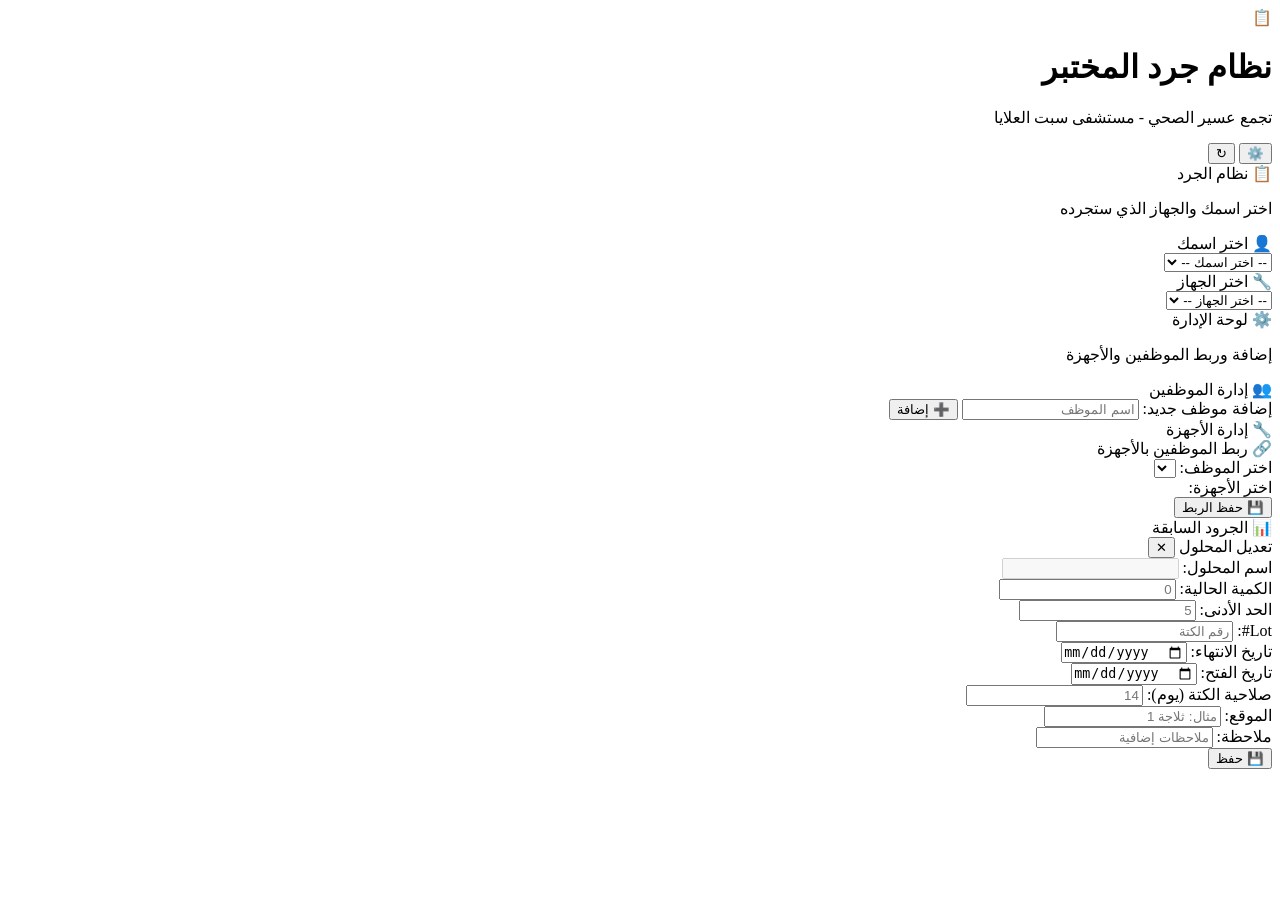
==== commit a03b821c: "Add initial HTML structure for Lab Inventory system" ====
--- a/index.html
+++ b/index.html
@@ -7,8 +7,8 @@
 <title>نظام جرد المختبر - Lab Inventory</title>
 <link rel="preconnect" href="https://fonts.googleapis.com">
 <link rel="preconnect" href="https://fonts.gstatic.com" crossorigin>
-<link href="https://fonts.googleapis.com/css2?family=IBM+Plex+Sans+Arabic:wght@300;400;500;600;700&family=JetBrains+Mono:wght@400;600&display=swap" rel="stylesheet">
-<link rel="stylesheet" href="style-new.css">
+<link href="https://fonts.googleapis.com/css2?family=IBM+Plex+Sans+Arabic:wght@300;400;500;600;700&display=swap" rel="stylesheet">
+<link rel="stylesheet" href="./style.css">
 </head>
 <body>
 
@@ -63,7 +63,6 @@
     <p class="hint">إضافة وربط الموظفين والأجهزة</p>
   </div>
 
-  <!-- ─── قسم الموظفين ─── -->
   <div class="card">
     <div class="card-title">👥 إدارة الموظفين</div>
     <div class="admin-section">
@@ -76,7 +75,6 @@
     </div>
   </div>
 
-  <!-- ─── قسم الأجهزة ─── -->
   <div class="card">
     <div class="card-title">🔧 إدارة الأجهزة</div>
     <div class="admin-section">
@@ -84,14 +82,13 @@
     </div>
   </div>
 
-  <!-- ─── قسم الربط ─── -->
   <div class="card">
     <div class="card-title">🔗 ربط الموظفين بالأجهزة</div>
     <div class="admin-section">
       <div class="form-row">
         <div class="form-group">
           <label class="form-label">اختر الموظف:</label>
-          <select class="form-input" id="adminEmployeeSelect"></select>
+          <select class="form-input" id="adminEmployeeSelect" onchange="renderDeviceCheckboxes()"></select>
         </div>
         <div class="form-group">
           <label class="form-label">اختر الأجهزة:</label>
@@ -102,7 +99,6 @@
     </div>
   </div>
 
-  <!-- ─── عرض الجرود ─── -->
   <div class="card">
     <div class="card-title">📊 الجرود السابقة</div>
     <div class="admin-section">
@@ -175,10 +171,13 @@
 <div class="toast" id="toast"></div>
 
 <!-- ═══════════════ Scripts ═══════════════ -->
-<script src="data.js"></script>
-<script src="inventory-system.js"></script>
+<script src="./data.js"></script>
+<script src="./inventory-system.js"></script>
 <script>
   document.addEventListener('DOMContentLoaded', function() {
+    console.log('✅ تم تحميل البيانات بنجاح');
+    console.log('📊 عدد الموظفين:', EMPLOYEES_LIST.length);
+    console.log('🔧 عدد الأجهزة:', Object.keys(SUPPLY_DATA).length);
     initInventorySystem();
   });
 </script>
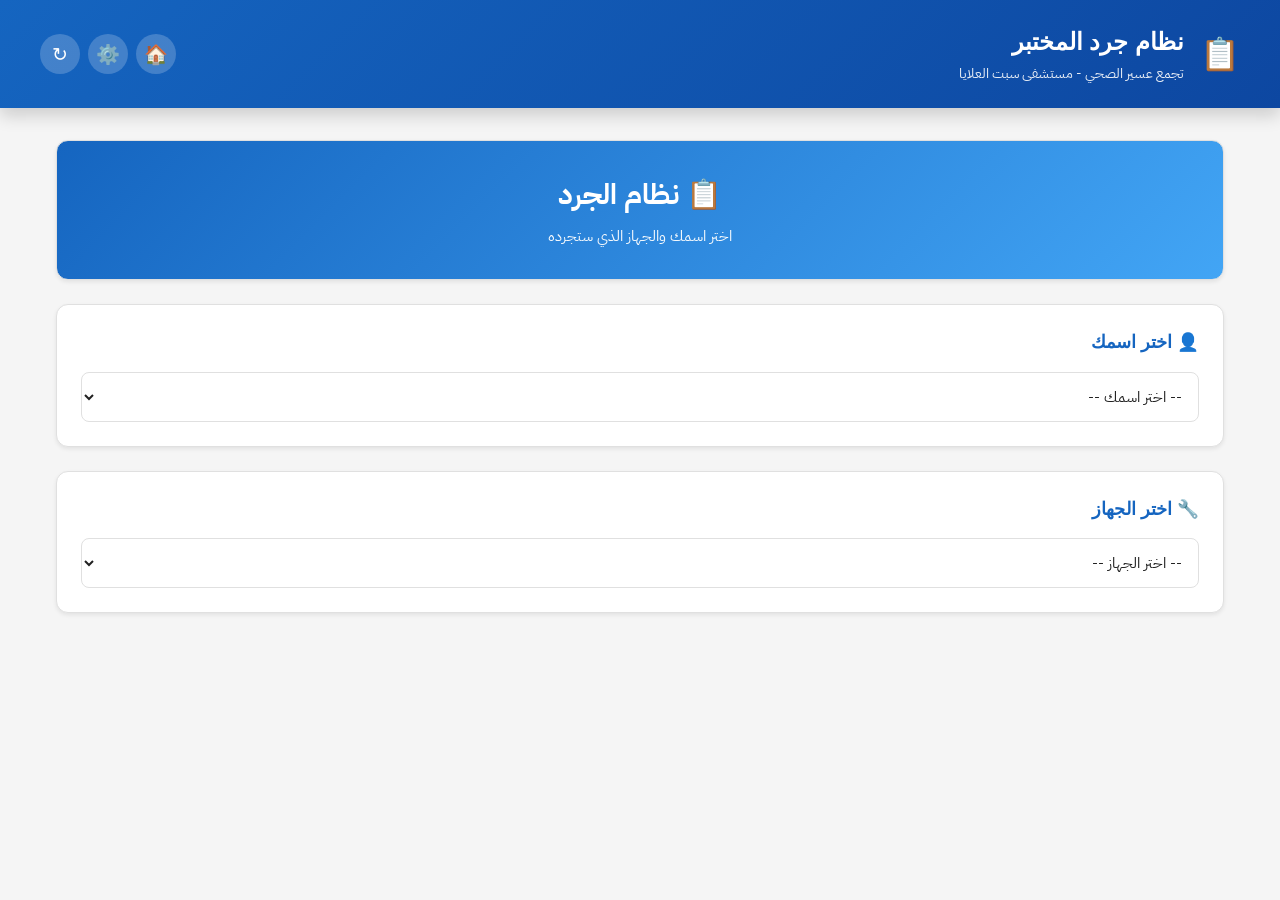
==== commit 69d49373: "Add initial HTML structure for Lab Inventory system" ====
--- a/index.html
+++ b/index.html
@@ -23,6 +23,7 @@
       </div>
     </div>
     <div class="header-actions">
+      <button class="icon-btn" id="homeBtn" title="الرئيسية" onclick="showPage('inventory')">🏠</button>
       <button class="icon-btn" id="settingsBtn" title="الإدارة" onclick="showPage('admin')">⚙️</button>
       <button class="icon-btn" id="refreshBtn" title="تحديث" onclick="refreshAll()">↻</button>
     </div>
@@ -174,12 +175,35 @@
 <script src="./data.js"></script>
 <script src="./inventory-system.js"></script>
 <script>
+  // معالج الأخطاء العام
+  window.addEventListener('error', function(event) {
+    console.error('❌ خطأ:', event.error);
+  });
+
+  // تهيئة النظام
   document.addEventListener('DOMContentLoaded', function() {
-    console.log('✅ تم تحميل البيانات بنجاح');
-    console.log('📊 عدد الموظفين:', EMPLOYEES_LIST.length);
-    console.log('🔧 عدد الأجهزة:', Object.keys(SUPPLY_DATA).length);
-    initInventorySystem();
+    try {
+      console.log('✅ تم تحميل الصفحة بنجاح');
+      console.log('📊 عدد الموظفين:', EMPLOYEES_LIST ? EMPLOYEES_LIST.length : 0);
+      console.log('🔧 عدد الأجهزة:', SUPPLY_DATA ? Object.keys(SUPPLY_DATA).length : 0);
+      
+      if (typeof initInventorySystem === 'function') {
+        initInventorySystem();
+        console.log('✅ تم تهيئة النظام بنجاح');
+      } else {
+        console.error('❌ دالة initInventorySystem غير موجودة');
+      }
+    } catch (error) {
+      console.error('❌ خطأ في التهيئة:', error);
+      alert('⚠️ حدث خطأ في تحميل النظام. تحقق من Console');
+    }
   });
+
+  // اختبار الدوال
+  console.log('🔍 اختبار الدوال:');
+  console.log('showPage:', typeof showPage);
+  console.log('startInventory:', typeof startInventory);
+  console.log('editSupply:', typeof editSupply);
 </script>
 
 </body>
--- a/style.css
+++ b/style.css
@@ -0,0 +1,618 @@
+/* ═════════════════════════════════════════════════════════ */
+/* نظام جرد المختبر - الأسلوب الاحترافي المحسن */
+/* ═════════════════════════════════════════════════════════ */
+
+:root {
+  /* الألوان */
+  --primary: #1565c0;
+  --primary-light: #42a5f5;
+  --primary-dark: #0d47a1;
+  --accent: #ff6f00;
+  --accent-light: #ffb74d;
+  --success: #2e7d32;
+  --success-light: #66bb6a;
+  --warning: #f57c00;
+  --warning-light: #ffb74d;
+  --error: #c62828;
+  --error-light: #ef5350;
+  --info: #0277bd;
+  --info-light: #4fc3f7;
+
+  --bg-primary: #f5f5f5;
+  --bg-secondary: #ffffff;
+  --bg-tertiary: #fafafa;
+  --text-primary: #212121;
+  --text-secondary: #757575;
+  --text-tertiary: #9e9e9e;
+  --border-color: #e0e0e0;
+  --shadow-sm: 0 2px 4px rgba(0,0,0,0.08);
+  --shadow-md: 0 4px 8px rgba(0,0,0,0.12);
+  --shadow-lg: 0 8px 16px rgba(0,0,0,0.16);
+  --radius: 8px;
+  --radius-lg: 12px;
+
+  --transition: all 0.3s cubic-bezier(0.4, 0, 0.2, 1);
+}
+
+/* ═════════════════════════════════════════════════════════ */
+/* الأساس */
+/* ═════════════════════════════════════════════════════════ */
+
+* {
+  box-sizing: border-box;
+  margin: 0;
+  padding: 0;
+}
+
+html, body {
+  width: 100%;
+  height: 100%;
+}
+
+body {
+  font-family: 'IBM Plex Sans Arabic', -apple-system, BlinkMacSystemFont, 'Segoe UI', sans-serif;
+  background-color: var(--bg-primary);
+  color: var(--text-primary);
+  line-height: 1.5;
+  font-size: 14px;
+}
+
+/* ═════════════════════════════════════════════════════════ */
+/* الهيدر */
+/* ═════════════════════════════════════════════════════════ */
+
+.app-header {
+  background: linear-gradient(135deg, var(--primary) 0%, var(--primary-dark) 100%);
+  color: white;
+  padding: 1.5rem;
+  position: sticky;
+  top: 0;
+  z-index: 100;
+  box-shadow: var(--shadow-lg);
+}
+
+.header-inner {
+  max-width: 1200px;
+  margin: 0 auto;
+  display: flex;
+  justify-content: space-between;
+  align-items: center;
+  gap: 2rem;
+}
+
+.logo-area {
+  display: flex;
+  align-items: center;
+  gap: 1rem;
+}
+
+.logo-icon {
+  font-size: 2rem;
+}
+
+.logo-area h1 {
+  font-size: 1.5rem;
+  font-weight: 600;
+  margin-bottom: 0.25rem;
+}
+
+.logo-area .subtitle {
+  font-size: 0.85rem;
+  opacity: 0.9;
+}
+
+.header-actions {
+  display: flex;
+  gap: 0.5rem;
+}
+
+/* ═════════════════════════════════════════════════════════ */
+/* الأزرار */
+/* ═════════════════════════════════════════════════════════ */
+
+.icon-btn {
+  width: 40px;
+  height: 40px;
+  border-radius: 50%;
+  border: none;
+  background-color: rgba(255, 255, 255, 0.2);
+  color: white;
+  font-size: 1.2rem;
+  cursor: pointer;
+  transition: var(--transition);
+  display: flex;
+  align-items: center;
+  justify-content: center;
+}
+
+.icon-btn:hover {
+  background-color: rgba(255, 255, 255, 0.3);
+  transform: scale(1.05);
+}
+
+.icon-btn:active {
+  transform: scale(0.95);
+}
+
+.btn-primary {
+  padding: 0.75rem 1.5rem;
+  border: none;
+  background: linear-gradient(135deg, var(--primary) 0%, var(--primary-light) 100%);
+  color: white;
+  border-radius: var(--radius);
+  font-size: 0.95rem;
+  font-weight: 600;
+  cursor: pointer;
+  transition: var(--transition);
+  box-shadow: var(--shadow-sm);
+  font-family: inherit;
+}
+
+.btn-primary:hover {
+  box-shadow: var(--shadow-md);
+  transform: translateY(-2px);
+}
+
+.btn-primary:active {
+  transform: translateY(0);
+}
+
+.btn-save {
+  width: 100%;
+  padding: 1rem;
+  border: none;
+  background: linear-gradient(135deg, var(--success) 0%, var(--success-light) 100%);
+  color: white;
+  border-radius: var(--radius);
+  font-size: 1rem;
+  font-weight: 600;
+  cursor: pointer;
+  transition: var(--transition);
+  margin-top: 1rem;
+}
+
+.btn-save:hover {
+  box-shadow: var(--shadow-md);
+  transform: translateY(-2px);
+}
+
+/* ═════════════════════════════════════════════════════════ */
+/* الصفحات */
+/* ═════════════════════════════════════════════════════════ */
+
+.page {
+  display: none;
+  max-width: 1200px;
+  margin: 2rem auto;
+  padding: 0 1rem 3rem 1rem;
+  animation: fadeIn 0.3s ease-in;
+}
+
+.page.active {
+  display: block;
+}
+
+@keyframes fadeIn {
+  from {
+    opacity: 0;
+    transform: translateY(10px);
+  }
+  to {
+    opacity: 1;
+    transform: translateY(0);
+  }
+}
+
+/* ═════════════════════════════════════════════════════════ */
+/* الـ Cards */
+/* ═════════════════════════════════════════════════════════ */
+
+.card {
+  background: var(--bg-secondary);
+  border-radius: var(--radius-lg);
+  padding: 1.5rem;
+  margin-bottom: 1.5rem;
+  box-shadow: var(--shadow-sm);
+  border: 1px solid var(--border-color);
+  transition: var(--transition);
+}
+
+.card:hover {
+  box-shadow: var(--shadow-md);
+}
+
+.card-title {
+  font-size: 1.1rem;
+  font-weight: 600;
+  margin-bottom: 1rem;
+  color: var(--primary);
+  display: flex;
+  align-items: center;
+  gap: 0.5rem;
+}
+
+.hero-card {
+  background: linear-gradient(135deg, var(--primary) 0%, var(--primary-light) 100%);
+  color: white;
+  text-align: center;
+  padding: 2rem;
+}
+
+.hero-title {
+  font-size: 1.8rem;
+  font-weight: 700;
+  margin-bottom: 0.5rem;
+}
+
+.hero-card .hint {
+  opacity: 0.95;
+  font-size: 0.95rem;
+}
+
+/* ═════════════════════════════════════════════════════════ */
+/* النماذج */
+/* ═════════════════════════════════════════════════════════ */
+
+.form-group {
+  margin-bottom: 1rem;
+}
+
+.form-label {
+  display: block;
+  margin-bottom: 0.5rem;
+  font-weight: 500;
+  color: var(--text-primary);
+  font-size: 0.9rem;
+}
+
+.form-input,
+select {
+  width: 100%;
+  padding: 0.75rem;
+  border: 1px solid var(--border-color);
+  border-radius: var(--radius);
+  font-size: 0.95rem;
+  font-family: inherit;
+  transition: var(--transition);
+  background-color: var(--bg-secondary);
+  color: var(--text-primary);
+}
+
+.form-input:focus,
+select:focus {
+  outline: none;
+  border-color: var(--primary);
+  box-shadow: 0 0 0 3px rgba(21, 101, 192, 0.1);
+}
+
+.form-row {
+  display: grid;
+  grid-template-columns: 1fr 1fr;
+  gap: 1rem;
+}
+
+@media (max-width: 768px) {
+  .form-row {
+    grid-template-columns: 1fr;
+  }
+}
+
+/* ═════════════════════════════════════════════════════════ */
+/* الجداول */
+/* ═════════════════════════════════════════════════════════ */
+
+.inventory-table {
+  width: 100%;
+  border-collapse: collapse;
+  margin-top: 1rem;
+  background: var(--bg-secondary);
+  border-radius: var(--radius);
+  overflow: hidden;
+  box-shadow: var(--shadow-sm);
+}
+
+.inventory-table thead {
+  background: linear-gradient(135deg, var(--primary) 0%, var(--primary-light) 100%);
+  color: white;
+  font-weight: 600;
+}
+
+.inventory-table th {
+  padding: 1rem;
+  text-align: right;
+  font-size: 0.9rem;
+}
+
+.inventory-table td {
+  padding: 1rem;
+  border-bottom: 1px solid var(--border-color);
+}
+
+.inventory-table tbody tr:hover {
+  background-color: var(--bg-tertiary);
+}
+
+.inventory-table .status-badge {
+  display: inline-block;
+  padding: 0.35rem 0.75rem;
+  border-radius: 20px;
+  font-size: 0.8rem;
+  font-weight: 600;
+}
+
+.status-ok {
+  background-color: #c8e6c9;
+  color: var(--success);
+}
+
+.status-warning {
+  background-color: #ffe0b2;
+  color: var(--warning);
+}
+
+.status-danger {
+  background-color: #ffcdd2;
+  color: var(--error);
+}
+
+.edit-btn {
+  padding: 0.5rem 1rem;
+  background: var(--primary);
+  color: white;
+  border: none;
+  border-radius: var(--radius);
+  cursor: pointer;
+  font-size: 0.85rem;
+  transition: var(--transition);
+}
+
+.edit-btn:hover {
+  background: var(--primary-dark);
+  transform: scale(1.05);
+}
+
+/* ═════════════════════════════════════════════════════════ */
+/* Modal */
+/* ═════════════════════════════════════════════════════════ */
+
+.modal-overlay {
+  display: none;
+  position: fixed;
+  top: 0;
+  left: 0;
+  right: 0;
+  bottom: 0;
+  background: rgba(0, 0, 0, 0.5);
+  z-index: 200;
+  overflow-y: auto;
+  padding: 1rem;
+  animation: fadeIn 0.3s ease-in;
+}
+
+.modal-overlay.active {
+  display: flex;
+  align-items: center;
+  justify-content: center;
+}
+
+.modal {
+  background: var(--bg-secondary);
+  border-radius: var(--radius-lg);
+  padding: 2rem;
+  width: 100%;
+  max-width: 600px;
+  max-height: 90vh;
+  overflow-y: auto;
+  box-shadow: var(--shadow-lg);
+}
+
+.modal-title {
+  display: flex;
+  justify-content: space-between;
+  align-items: center;
+  margin-bottom: 1.5rem;
+  font-size: 1.3rem;
+  font-weight: 600;
+  color: var(--primary);
+}
+
+.modal-close {
+  background: none;
+  border: none;
+  font-size: 1.5rem;
+  cursor: pointer;
+  color: var(--text-secondary);
+  transition: var(--transition);
+}
+
+.modal-close:hover {
+  color: var(--error);
+  transform: rotate(90deg);
+}
+
+/* ═════════════════════════════════════════════════════════ */
+/* Admin Section */
+/* ═════════════════════════════════════════════════════════ */
+
+.admin-section {
+  margin-top: 1rem;
+}
+
+.employees-list,
+.devices-list {
+  display: grid;
+  grid-template-columns: repeat(auto-fill, minmax(200px, 1fr));
+  gap: 1rem;
+  margin-top: 1rem;
+}
+
+.item-badge {
+  background: var(--bg-tertiary);
+  padding: 0.75rem;
+  border-radius: var(--radius);
+  border: 1px solid var(--border-color);
+  display: flex;
+  justify-content: space-between;
+  align-items: center;
+  transition: var(--transition);
+}
+
+.item-badge:hover {
+  border-color: var(--primary);
+  background: white;
+  box-shadow: var(--shadow-sm);
+}
+
+.item-badge .badge-text {
+  flex: 1;
+  font-weight: 500;
+}
+
+.item-badge .badge-btn {
+  background: var(--error);
+  color: white;
+  border: none;
+  padding: 0.35rem 0.6rem;
+  border-radius: 4px;
+  cursor: pointer;
+  font-size: 0.8rem;
+  transition: var(--transition);
+}
+
+.item-badge .badge-btn:hover {
+  background: var(--error-light);
+  transform: scale(1.05);
+}
+
+/* ═════════════════════════════════════════════════════════ */
+/* Toast */
+/* ═════════════════════════════════════════════════════════ */
+
+.toast {
+  display: none;
+  position: fixed;
+  bottom: 2rem;
+  right: 2rem;
+  background: var(--text-primary);
+  color: white;
+  padding: 1rem 1.5rem;
+  border-radius: var(--radius);
+  box-shadow: var(--shadow-lg);
+  z-index: 300;
+  animation: slideUp 0.3s ease-in;
+  max-width: 400px;
+}
+
+.toast.active {
+  display: block;
+}
+
+.toast.success {
+  background: var(--success);
+}
+
+.toast.error {
+  background: var(--error);
+}
+
+.toast.warning {
+  background: var(--warning);
+}
+
+@keyframes slideUp {
+  from {
+    transform: translateY(100px);
+    opacity: 0;
+  }
+  to {
+    transform: translateY(0);
+    opacity: 1;
+  }
+}
+
+/* ═════════════════════════════════════════════════════════ */
+/* Print Styles */
+/* ═════════════════════════════════════════════════════════ */
+
+@media print {
+  body {
+    background: white;
+  }
+
+  .app-header,
+  .header-actions,
+  .btn-primary,
+  .edit-btn,
+  #modalOverlay {
+    display: none !important;
+  }
+
+  .card {
+    box-shadow: none;
+    page-break-inside: avoid;
+    margin-bottom: 2rem;
+  }
+
+  .inventory-table {
+    box-shadow: none;
+  }
+
+  .page {
+    max-width: 100%;
+    margin: 0;
+    padding: 0;
+  }
+}
+
+/* ═════════════════════════════════════════════════════════ */
+/* Responsive */
+/* ═════════════════════════════════════════════════════════ */
+
+@media (max-width: 768px) {
+  .app-header {
+    padding: 1rem;
+  }
+
+  .header-inner {
+    gap: 1rem;
+    flex-wrap: wrap;
+  }
+
+  .logo-area h1 {
+    font-size: 1.2rem;
+  }
+
+  .logo-area .subtitle {
+    font-size: 0.75rem;
+  }
+
+  .page {
+    margin: 1rem auto;
+    padding: 0 0.75rem 2rem 0.75rem;
+  }
+
+  .card {
+    padding: 1rem;
+  }
+
+  .modal {
+    padding: 1.5rem;
+  }
+
+  .inventory-table th,
+  .inventory-table td {
+    padding: 0.75rem 0.5rem;
+    font-size: 0.85rem;
+  }
+
+  .toast {
+    right: 1rem;
+    left: 1rem;
+    max-width: none;
+  }
+
+  .employees-list,
+  .devices-list {
+    grid-template-columns: 1fr;
+  }
+}
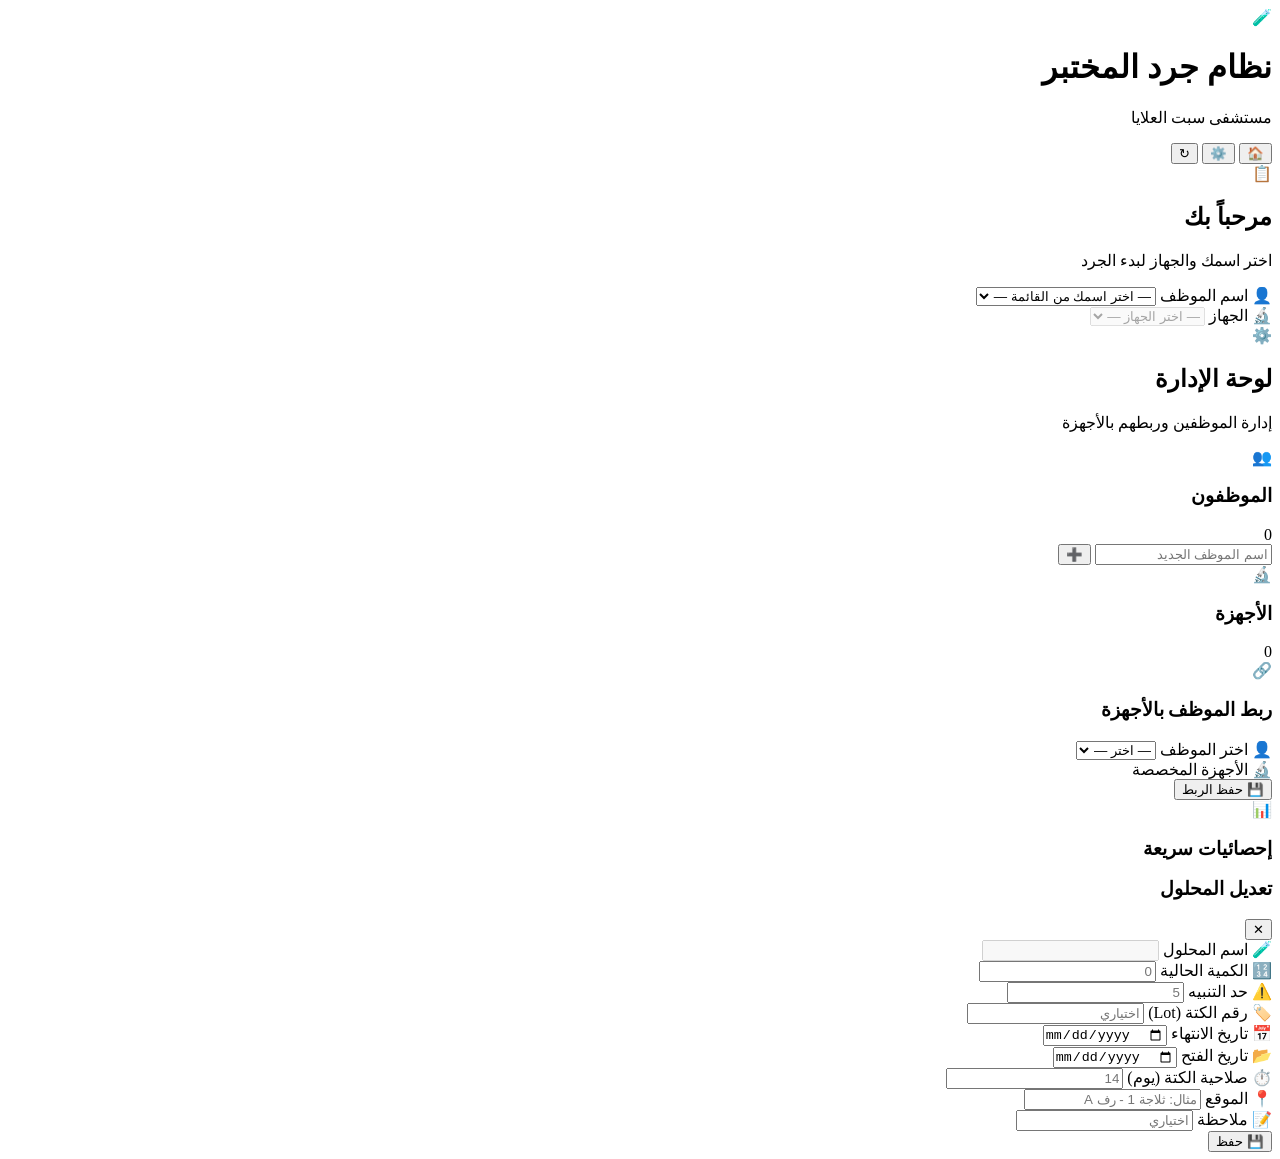
==== commit 11dc971a: "Add initial HTML structure for lab inventory system" ====
--- a/index.html
+++ b/index.html
@@ -2,12 +2,15 @@
 <html lang="ar" dir="rtl">
 <head>
 <meta charset="UTF-8">
-<meta name="viewport" content="width=device-width, initial-scale=1.0, maximum-scale=1.0">
+<meta name="viewport" content="width=device-width, initial-scale=1.0, maximum-scale=1.0, user-scalable=no">
 <meta name="theme-color" content="#1565c0">
-<title>نظام جرد المختبر - Lab Inventory</title>
+<meta name="apple-mobile-web-app-capable" content="yes">
+<meta name="apple-mobile-web-app-status-bar-style" content="default">
+<meta name="apple-mobile-web-app-title" content="جرد المختبر">
+<title>نظام جرد المختبر | Lab Inventory</title>
 <link rel="preconnect" href="https://fonts.googleapis.com">
 <link rel="preconnect" href="https://fonts.gstatic.com" crossorigin>
-<link href="https://fonts.googleapis.com/css2?family=IBM+Plex+Sans+Arabic:wght@300;400;500;600;700&display=swap" rel="stylesheet">
+<link href="https://fonts.googleapis.com/css2?family=IBM+Plex+Sans+Arabic:wght@300;400;500;600;700&family=JetBrains+Mono:wght@400;600&display=swap" rel="stylesheet">
 <link rel="stylesheet" href="./style.css">
 </head>
 <body>
@@ -16,39 +19,52 @@
 <header class="app-header">
   <div class="header-inner">
     <div class="logo-area">
-      <span class="logo-icon">📋</span>
-      <div>
+      <span class="logo-icon">🧪</span>
+      <div class="logo-text">
         <h1>نظام جرد المختبر</h1>
-        <p class="subtitle">تجمع عسير الصحي - مستشفى سبت العلايا</p>
+        <p class="subtitle">مستشفى سبت العلايا</p>
       </div>
     </div>
     <div class="header-actions">
-      <button class="icon-btn" id="homeBtn" title="الرئيسية" onclick="showPage('inventory')">🏠</button>
-      <button class="icon-btn" id="settingsBtn" title="الإدارة" onclick="showPage('admin')">⚙️</button>
-      <button class="icon-btn" id="refreshBtn" title="تحديث" onclick="refreshAll()">↻</button>
+      <button class="icon-btn" id="homeBtn" title="الرئيسية" onclick="goHome()">
+        <span>🏠</span>
+      </button>
+      <button class="icon-btn" id="adminBtn" title="الإدارة" onclick="goAdmin()">
+        <span>⚙️</span>
+      </button>
+      <button class="icon-btn" id="refreshBtn" title="تحديث" onclick="refreshAll()">
+        <span>↻</span>
+      </button>
     </div>
   </div>
 </header>
 
-<!-- ═══════════════ صفحة 1: الموظف (الجرد) ═══════════════ -->
+<!-- ═══════════════ الصفحة 1: الجرد ═══════════════ -->
 <div class="page active" id="page-inventory">
 
-  <div class="card hero-card">
-    <div class="hero-title">📋 نظام الجرد</div>
-    <p class="hint">اختر اسمك والجهاز الذي ستجرده</p>
-  </div>
-
-  <div class="card">
-    <div class="card-title">👤 اختر اسمك</div>
-    <select class="form-input" id="employeeSelect" onchange="updateDevices()">
-      <option value="">-- اختر اسمك --</option>
+  <div class="card welcome-card">
+    <div class="welcome-icon">📋</div>
+    <h2 class="welcome-title">مرحباً بك</h2>
+    <p class="welcome-text">اختر اسمك والجهاز لبدء الجرد</p>
+  </div>
+
+  <div class="card">
+    <label class="field-label">
+      <span class="field-icon">👤</span>
+      <span>اسم الموظف</span>
+    </label>
+    <select class="form-select" id="employeeSelect" onchange="onEmployeeChange()">
+      <option value="">— اختر اسمك من القائمة —</option>
     </select>
   </div>
 
   <div class="card">
-    <div class="card-title">🔧 اختر الجهاز</div>
-    <select class="form-input" id="deviceSelect" onchange="startInventory()">
-      <option value="">-- اختر الجهاز --</option>
+    <label class="field-label">
+      <span class="field-icon">🔬</span>
+      <span>الجهاز</span>
+    </label>
+    <select class="form-select" id="deviceSelect" onchange="onDeviceChange()" disabled>
+      <option value="">— اختر الجهاز —</option>
     </select>
   </div>
 
@@ -56,115 +72,179 @@
 
 </div>
 
-<!-- ═══════════════ صفحة 2: الإدارة ═══════════════ -->
+<!-- ═══════════════ الصفحة 2: الإدارة ═══════════════ -->
 <div class="page" id="page-admin">
 
-  <div class="card hero-card">
-    <div class="hero-title">⚙️ لوحة الإدارة</div>
-    <p class="hint">إضافة وربط الموظفين والأجهزة</p>
-  </div>
-
-  <div class="card">
-    <div class="card-title">👥 إدارة الموظفين</div>
-    <div class="admin-section">
+  <div class="card welcome-card">
+    <div class="welcome-icon">⚙️</div>
+    <h2 class="welcome-title">لوحة الإدارة</h2>
+    <p class="welcome-text">إدارة الموظفين وربطهم بالأجهزة</p>
+  </div>
+
+  <!-- إدارة الموظفين -->
+  <div class="card">
+    <div class="card-header">
+      <span class="card-icon">👥</span>
+      <h3 class="card-title">الموظفون</h3>
+      <span class="card-badge" id="employeesCount">0</span>
+    </div>
+
+    <div class="add-employee-row">
+      <input 
+        type="text" 
+        class="form-input" 
+        id="newEmployeeName" 
+        placeholder="اسم الموظف الجديد"
+      >
+      <button class="btn-icon-primary" onclick="addNewEmployee()" title="إضافة">
+        ➕
+      </button>
+    </div>
+
+    <div class="employees-list" id="employeesList"></div>
+  </div>
+
+  <!-- إدارة الأجهزة -->
+  <div class="card">
+    <div class="card-header">
+      <span class="card-icon">🔬</span>
+      <h3 class="card-title">الأجهزة</h3>
+      <span class="card-badge" id="devicesCount">0</span>
+    </div>
+    <div class="devices-list" id="devicesList"></div>
+  </div>
+
+  <!-- ربط الموظفين بالأجهزة -->
+  <div class="card">
+    <div class="card-header">
+      <span class="card-icon">🔗</span>
+      <h3 class="card-title">ربط الموظف بالأجهزة</h3>
+    </div>
+
+    <div class="form-group">
+      <label class="field-label">
+        <span class="field-icon">👤</span>
+        <span>اختر الموظف</span>
+      </label>
+      <select class="form-select" id="adminEmployeeSelect" onchange="renderDeviceCheckboxes()">
+        <option value="">— اختر —</option>
+      </select>
+    </div>
+
+    <div class="form-group">
+      <label class="field-label">
+        <span class="field-icon">🔬</span>
+        <span>الأجهزة المخصصة</span>
+      </label>
+      <div class="checkbox-grid" id="adminDevicesCheckbox"></div>
+    </div>
+
+    <button class="btn-primary-full" onclick="saveEmployeeDevices()">
+      💾 حفظ الربط
+    </button>
+  </div>
+
+  <!-- الإحصائيات -->
+  <div class="card">
+    <div class="card-header">
+      <span class="card-icon">📊</span>
+      <h3 class="card-title">إحصائيات سريعة</h3>
+    </div>
+    <div class="stats-grid" id="statsGrid"></div>
+  </div>
+
+</div>
+
+<!-- ═══════════════ نافذة التعديل ═══════════════ -->
+<div class="modal-overlay" id="modalOverlay" onclick="handleOverlayClick(event)">
+  <div class="modal">
+    <div class="modal-header">
+      <h3 class="modal-title" id="modalTitle">تعديل المحلول</h3>
+      <button class="modal-close" onclick="closeModal()">✕</button>
+    </div>
+
+    <div class="modal-body">
+
       <div class="form-group">
-        <label class="form-label">إضافة موظف جديد:</label>
-        <input class="form-input" id="newEmployeeName" placeholder="اسم الموظف">
-        <button class="btn-primary" onclick="addEmployee()">➕ إضافة</button>
-      </div>
-      <div class="employees-list" id="employeesList"></div>
-    </div>
-  </div>
-
-  <div class="card">
-    <div class="card-title">🔧 إدارة الأجهزة</div>
-    <div class="admin-section">
-      <div id="devicesList"></div>
-    </div>
-  </div>
-
-  <div class="card">
-    <div class="card-title">🔗 ربط الموظفين بالأجهزة</div>
-    <div class="admin-section">
-      <div class="form-row">
-        <div class="form-group">
-          <label class="form-label">اختر الموظف:</label>
-          <select class="form-input" id="adminEmployeeSelect" onchange="renderDeviceCheckboxes()"></select>
-        </div>
-        <div class="form-group">
-          <label class="form-label">اختر الأجهزة:</label>
-          <div id="adminDevicesCheckbox"></div>
-        </div>
-      </div>
-      <button class="btn-primary" onclick="saveEmployeeDevices()">💾 حفظ الربط</button>
-    </div>
-  </div>
-
-  <div class="card">
-    <div class="card-title">📊 الجرود السابقة</div>
-    <div class="admin-section">
-      <div id="previousInventories"></div>
-    </div>
-  </div>
-
-</div>
-
-<!-- ═══════════════ Modal الإضافة/التعديل ═══════════════ -->
-<div class="modal-overlay" id="modalOverlay" onclick="closeModal(event)">
-  <div class="modal">
-    <div class="modal-title">
-      <span id="modalTitle">تعديل المحلول</span>
-      <button class="modal-close" onclick="closeModalDirect()">✕</button>
-    </div>
-
-    <div class="form-group">
-      <label class="form-label">اسم المحلول:</label>
-      <input class="form-input" id="itemName" disabled>
-    </div>
-
-    <div class="form-row">
+        <label class="field-label">
+          <span class="field-icon">🧪</span>
+          <span>اسم المحلول</span>
+        </label>
+        <input class="form-input" id="itemName" disabled>
+      </div>
+
+      <div class="form-row-2">
+        <div class="form-group">
+          <label class="field-label">
+            <span class="field-icon">🔢</span>
+            <span>الكمية الحالية</span>
+          </label>
+          <input class="form-input" id="itemQty" type="number" min="0" placeholder="0" inputmode="numeric">
+        </div>
+        <div class="form-group">
+          <label class="field-label">
+            <span class="field-icon">⚠️</span>
+            <span>حد التنبيه</span>
+          </label>
+          <input class="form-input" id="itemMinQty" type="number" min="0" placeholder="5" inputmode="numeric">
+        </div>
+      </div>
+
+      <div class="form-row-2">
+        <div class="form-group">
+          <label class="field-label">
+            <span class="field-icon">🏷️</span>
+            <span>رقم الكتة (Lot)</span>
+          </label>
+          <input class="form-input" id="itemLot" placeholder="اختياري">
+        </div>
+        <div class="form-group">
+          <label class="field-label">
+            <span class="field-icon">📅</span>
+            <span>تاريخ الانتهاء</span>
+          </label>
+          <input class="form-input" id="itemExpiry" type="date">
+        </div>
+      </div>
+
+      <div class="form-row-2">
+        <div class="form-group">
+          <label class="field-label">
+            <span class="field-icon">📂</span>
+            <span>تاريخ الفتح</span>
+          </label>
+          <input class="form-input" id="itemOpenDate" type="date">
+        </div>
+        <div class="form-group">
+          <label class="field-label">
+            <span class="field-icon">⏱️</span>
+            <span>صلاحية الكتة (يوم)</span>
+          </label>
+          <input class="form-input" id="itemKitDays" type="number" min="1" placeholder="14" inputmode="numeric">
+        </div>
+      </div>
+
       <div class="form-group">
-        <label class="form-label">الكمية الحالية:</label>
-        <input class="form-input" id="itemQty" type="number" min="0" placeholder="0">
-      </div>
+        <label class="field-label">
+          <span class="field-icon">📍</span>
+          <span>الموقع</span>
+        </label>
+        <input class="form-input" id="itemLocation" placeholder="مثال: ثلاجة 1 - رف A">
+      </div>
+
       <div class="form-group">
-        <label class="form-label">الحد الأدنى:</label>
-        <input class="form-input" id="itemMinQty" type="number" min="0" placeholder="5">
-      </div>
-    </div>
-
-    <div class="form-row">
-      <div class="form-group">
-        <label class="form-label">Lot#:</label>
-        <input class="form-input" id="itemLot" placeholder="رقم الكتة">
-      </div>
-      <div class="form-group">
-        <label class="form-label">تاريخ الانتهاء:</label>
-        <input class="form-input" id="itemExpiry" type="date">
-      </div>
-    </div>
-
-    <div class="form-group">
-      <label class="form-label">تاريخ الفتح:</label>
-      <input class="form-input" id="itemOpenDate" type="date">
-    </div>
-
-    <div class="form-group">
-      <label class="form-label">صلاحية الكتة (يوم):</label>
-      <input class="form-input" id="itemKitDays" type="number" min="1" placeholder="14">
-    </div>
-
-    <div class="form-group">
-      <label class="form-label">الموقع:</label>
-      <input class="form-input" id="itemLocation" placeholder="مثال: ثلاجة 1">
-    </div>
-
-    <div class="form-group">
-      <label class="form-label">ملاحظة:</label>
-      <input class="form-input" id="itemNote" placeholder="ملاحظات إضافية">
-    </div>
-
-    <button class="btn-save" onclick="saveItem()">💾 حفظ</button>
+        <label class="field-label">
+          <span class="field-icon">📝</span>
+          <span>ملاحظة</span>
+        </label>
+        <input class="form-input" id="itemNote" placeholder="اختياري">
+      </div>
+
+    </div>
+
+    <div class="modal-footer">
+      <button class="btn-save" onclick="saveItem()">💾 حفظ</button>
+    </div>
   </div>
 </div>
 
@@ -174,37 +254,6 @@
 <!-- ═══════════════ Scripts ═══════════════ -->
 <script src="./data.js"></script>
 <script src="./inventory-system.js"></script>
-<script>
-  // معالج الأخطاء العام
-  window.addEventListener('error', function(event) {
-    console.error('❌ خطأ:', event.error);
-  });
-
-  // تهيئة النظام
-  document.addEventListener('DOMContentLoaded', function() {
-    try {
-      console.log('✅ تم تحميل الصفحة بنجاح');
-      console.log('📊 عدد الموظفين:', EMPLOYEES_LIST ? EMPLOYEES_LIST.length : 0);
-      console.log('🔧 عدد الأجهزة:', SUPPLY_DATA ? Object.keys(SUPPLY_DATA).length : 0);
-      
-      if (typeof initInventorySystem === 'function') {
-        initInventorySystem();
-        console.log('✅ تم تهيئة النظام بنجاح');
-      } else {
-        console.error('❌ دالة initInventorySystem غير موجودة');
-      }
-    } catch (error) {
-      console.error('❌ خطأ في التهيئة:', error);
-      alert('⚠️ حدث خطأ في تحميل النظام. تحقق من Console');
-    }
-  });
-
-  // اختبار الدوال
-  console.log('🔍 اختبار الدوال:');
-  console.log('showPage:', typeof showPage);
-  console.log('startInventory:', typeof startInventory);
-  console.log('editSupply:', typeof editSupply);
-</script>
 
 </body>
 </html>
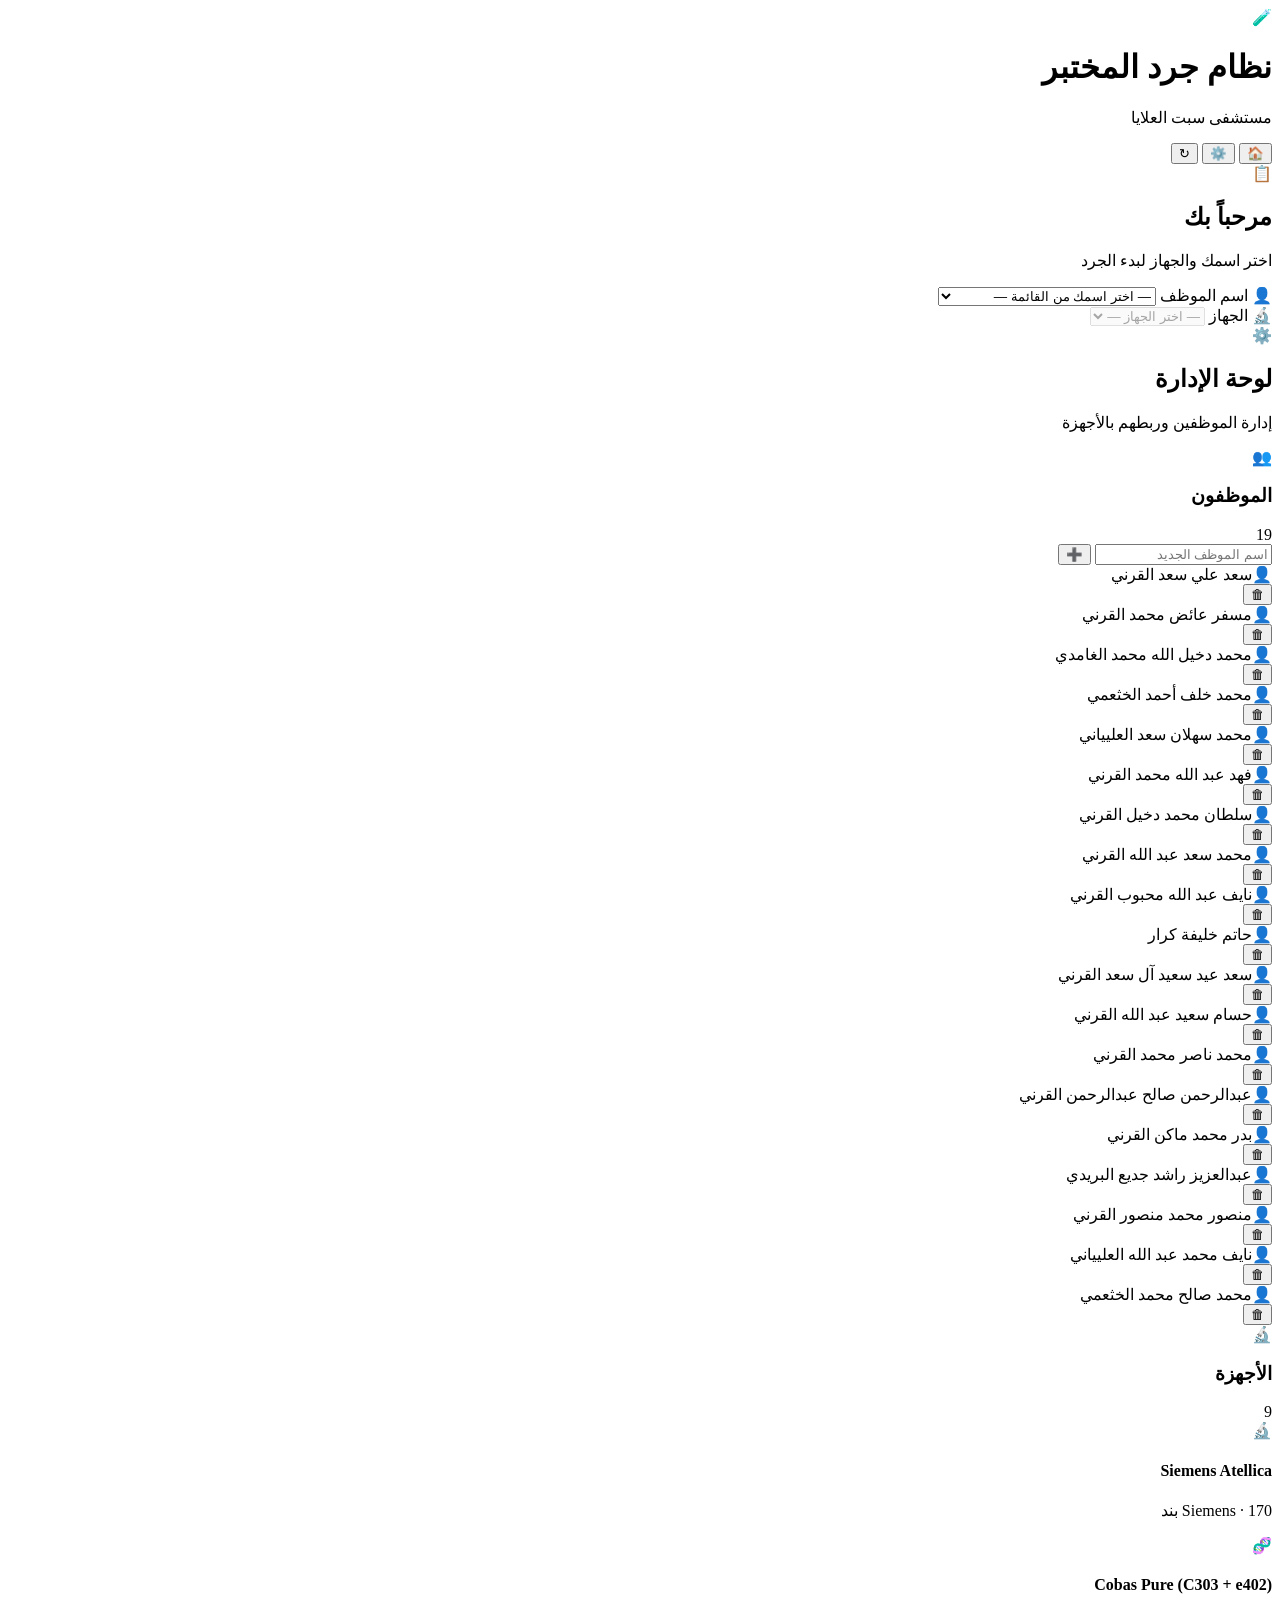
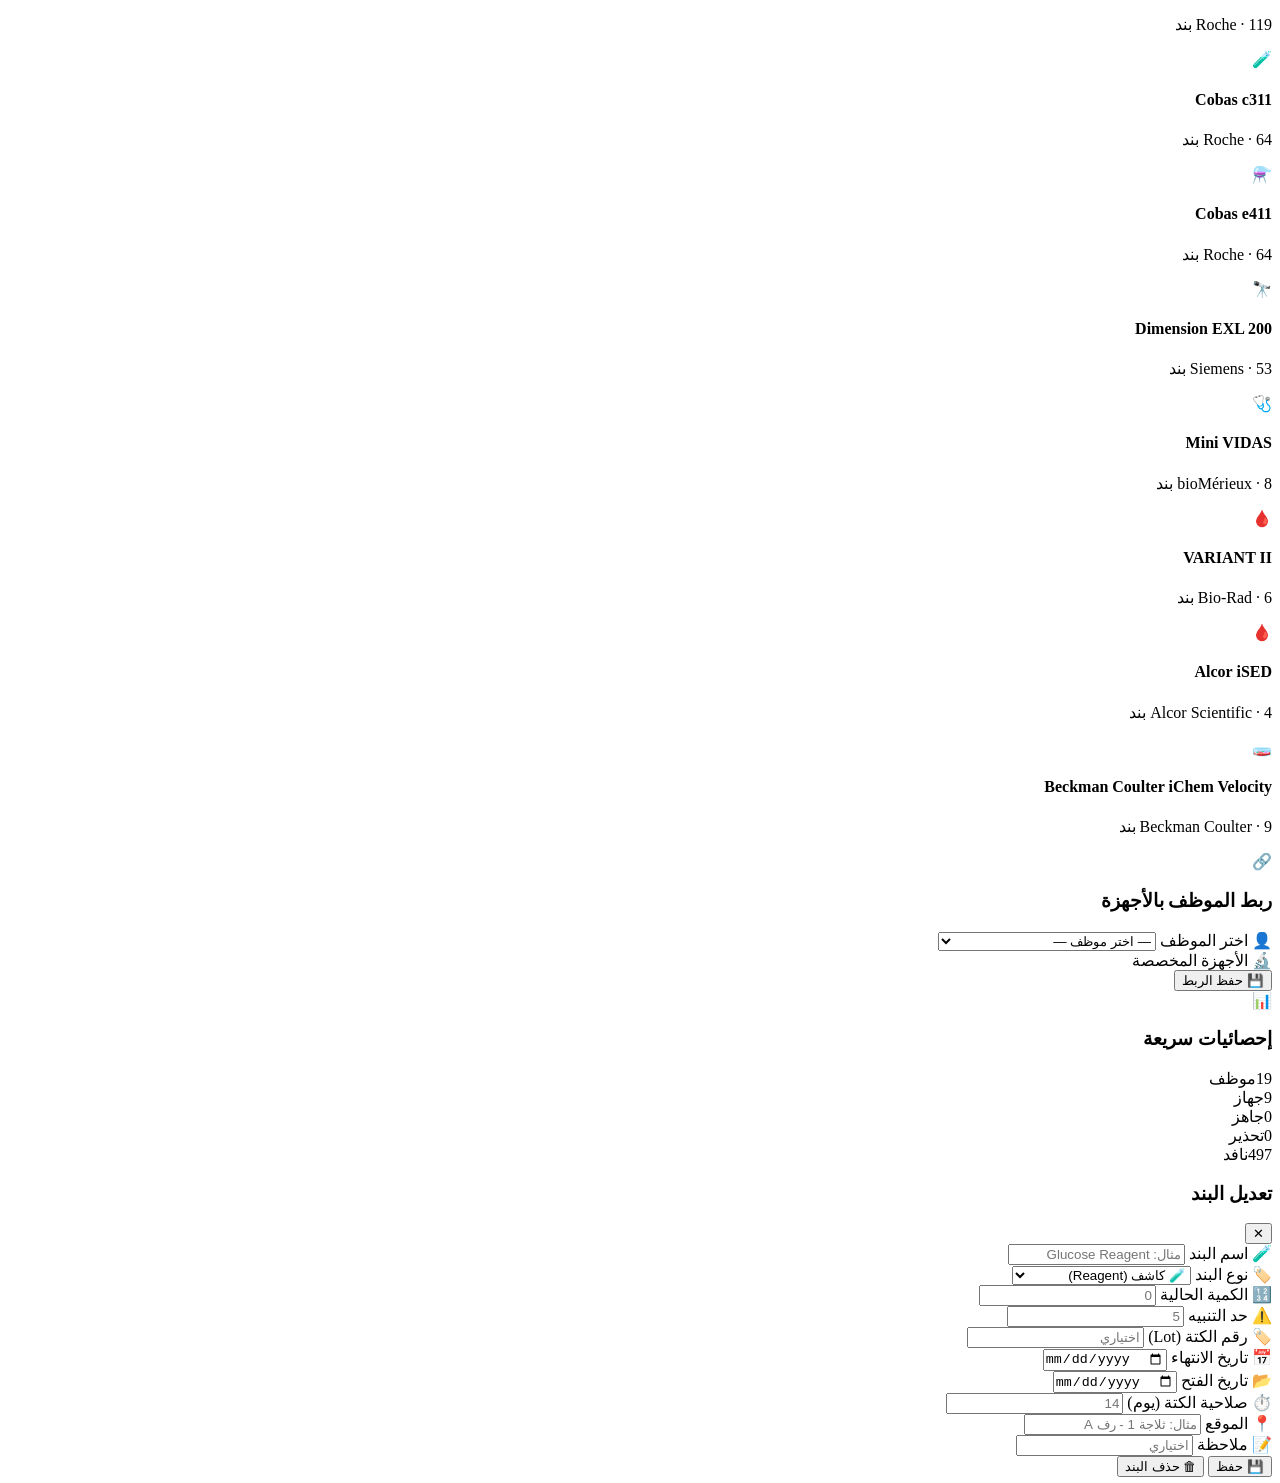
==== commit f901812f: "Add initial HTML structure for lab inventory system" ====
--- a/index.html
+++ b/index.html
@@ -155,11 +155,11 @@
 
 </div>
 
-<!-- ═══════════════ نافذة التعديل ═══════════════ -->
+<!-- ═══════════════ نافذة التعديل / الإضافة ═══════════════ -->
 <div class="modal-overlay" id="modalOverlay" onclick="handleOverlayClick(event)">
   <div class="modal">
     <div class="modal-header">
-      <h3 class="modal-title" id="modalTitle">تعديل المحلول</h3>
+      <h3 class="modal-title" id="modalTitle">تعديل البند</h3>
       <button class="modal-close" onclick="closeModal()">✕</button>
     </div>
 
@@ -168,9 +168,23 @@
       <div class="form-group">
         <label class="field-label">
           <span class="field-icon">🧪</span>
-          <span>اسم المحلول</span>
-        </label>
-        <input class="form-input" id="itemName" disabled>
+          <span>اسم البند</span>
+        </label>
+        <input class="form-input" id="itemName" placeholder="مثال: Glucose Reagent">
+      </div>
+
+      <div class="form-group">
+        <label class="field-label">
+          <span class="field-icon">🏷️</span>
+          <span>نوع البند</span>
+        </label>
+        <select class="form-select" id="itemType">
+          <option value="reagents">🧪 كاشف (Reagent)</option>
+          <option value="calibrators">⚖️ معايرة (Calibrator)</option>
+          <option value="qc">🔬 ضبط جودة (QC)</option>
+          <option value="solutions">💧 محلول تشغيل (Solution)</option>
+          <option value="parts">⚙️ قطعة / إلكترود (Part)</option>
+        </select>
       </div>
 
       <div class="form-row-2">
@@ -244,6 +258,7 @@
 
     <div class="modal-footer">
       <button class="btn-save" onclick="saveItem()">💾 حفظ</button>
+      <button class="btn-delete-modal" id="btnDeleteModal" onclick="deleteFromModal()">🗑 حذف البند</button>
     </div>
   </div>
 </div>
